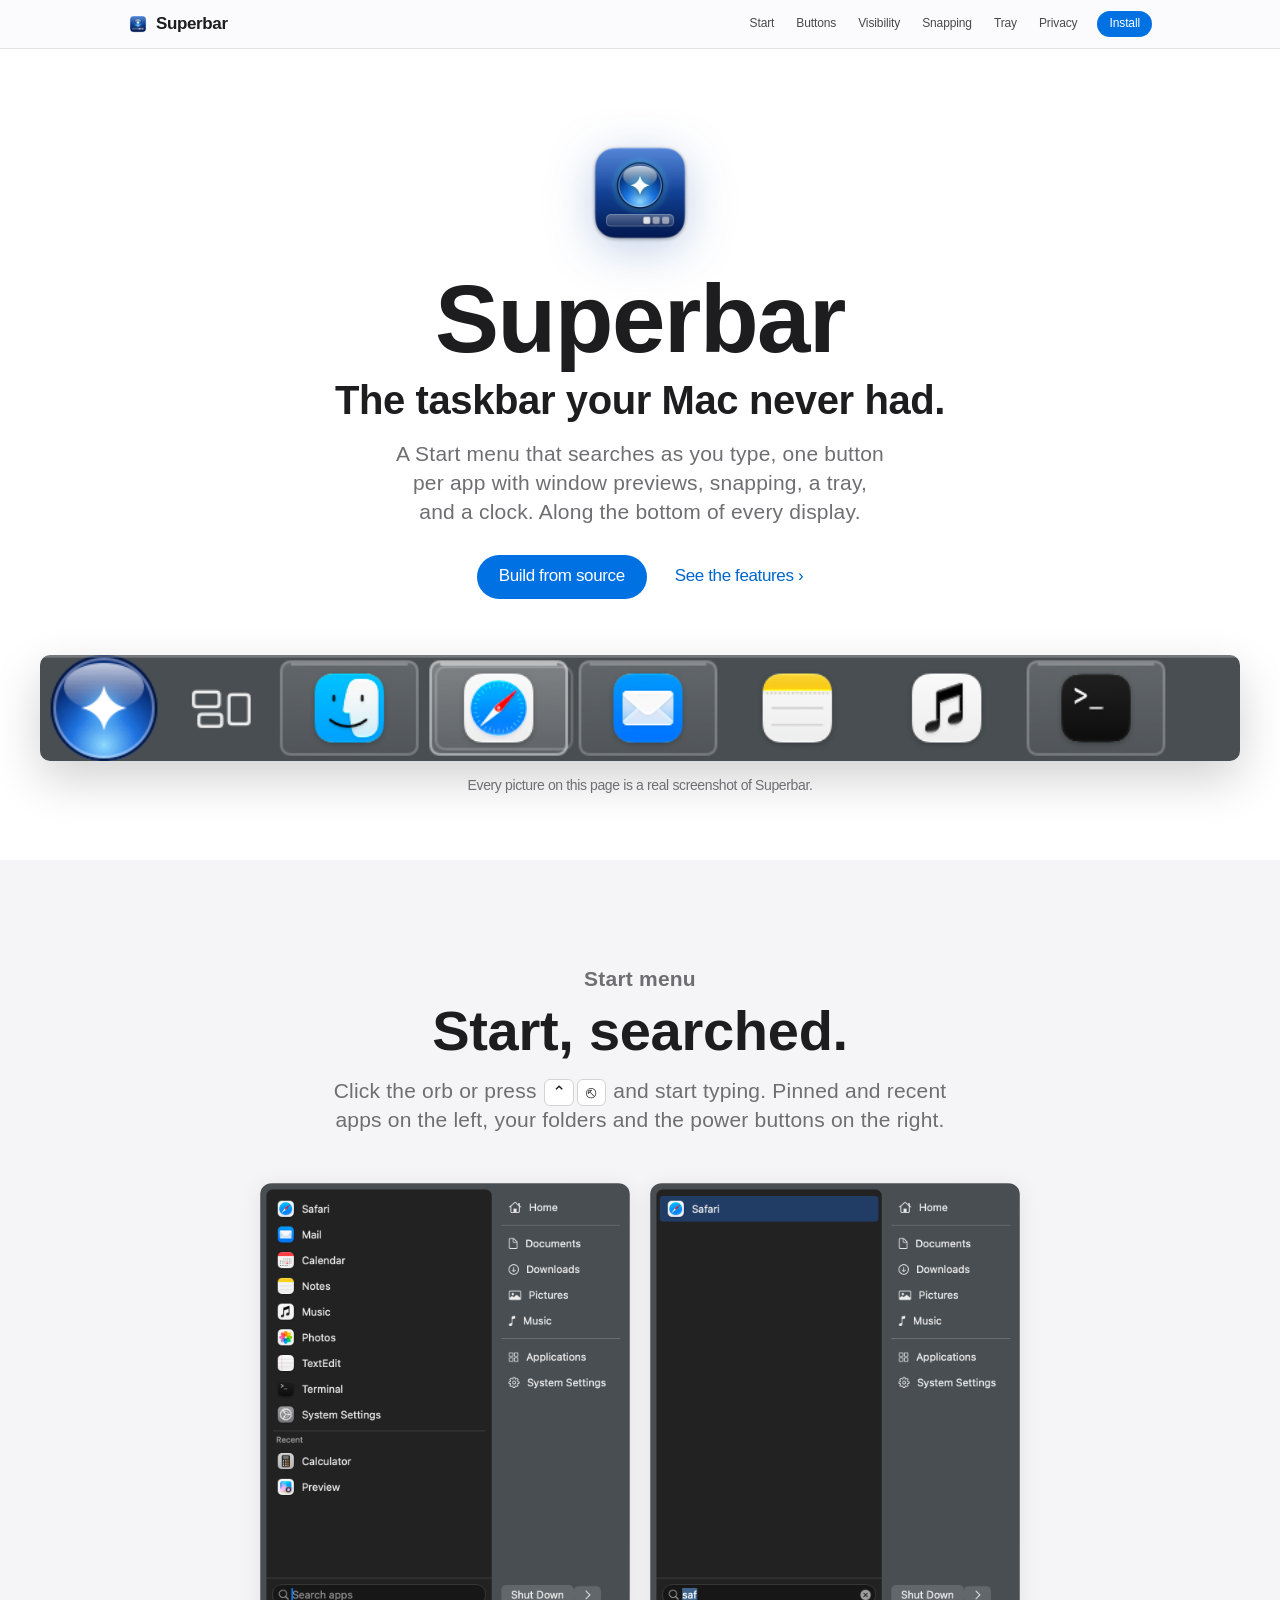
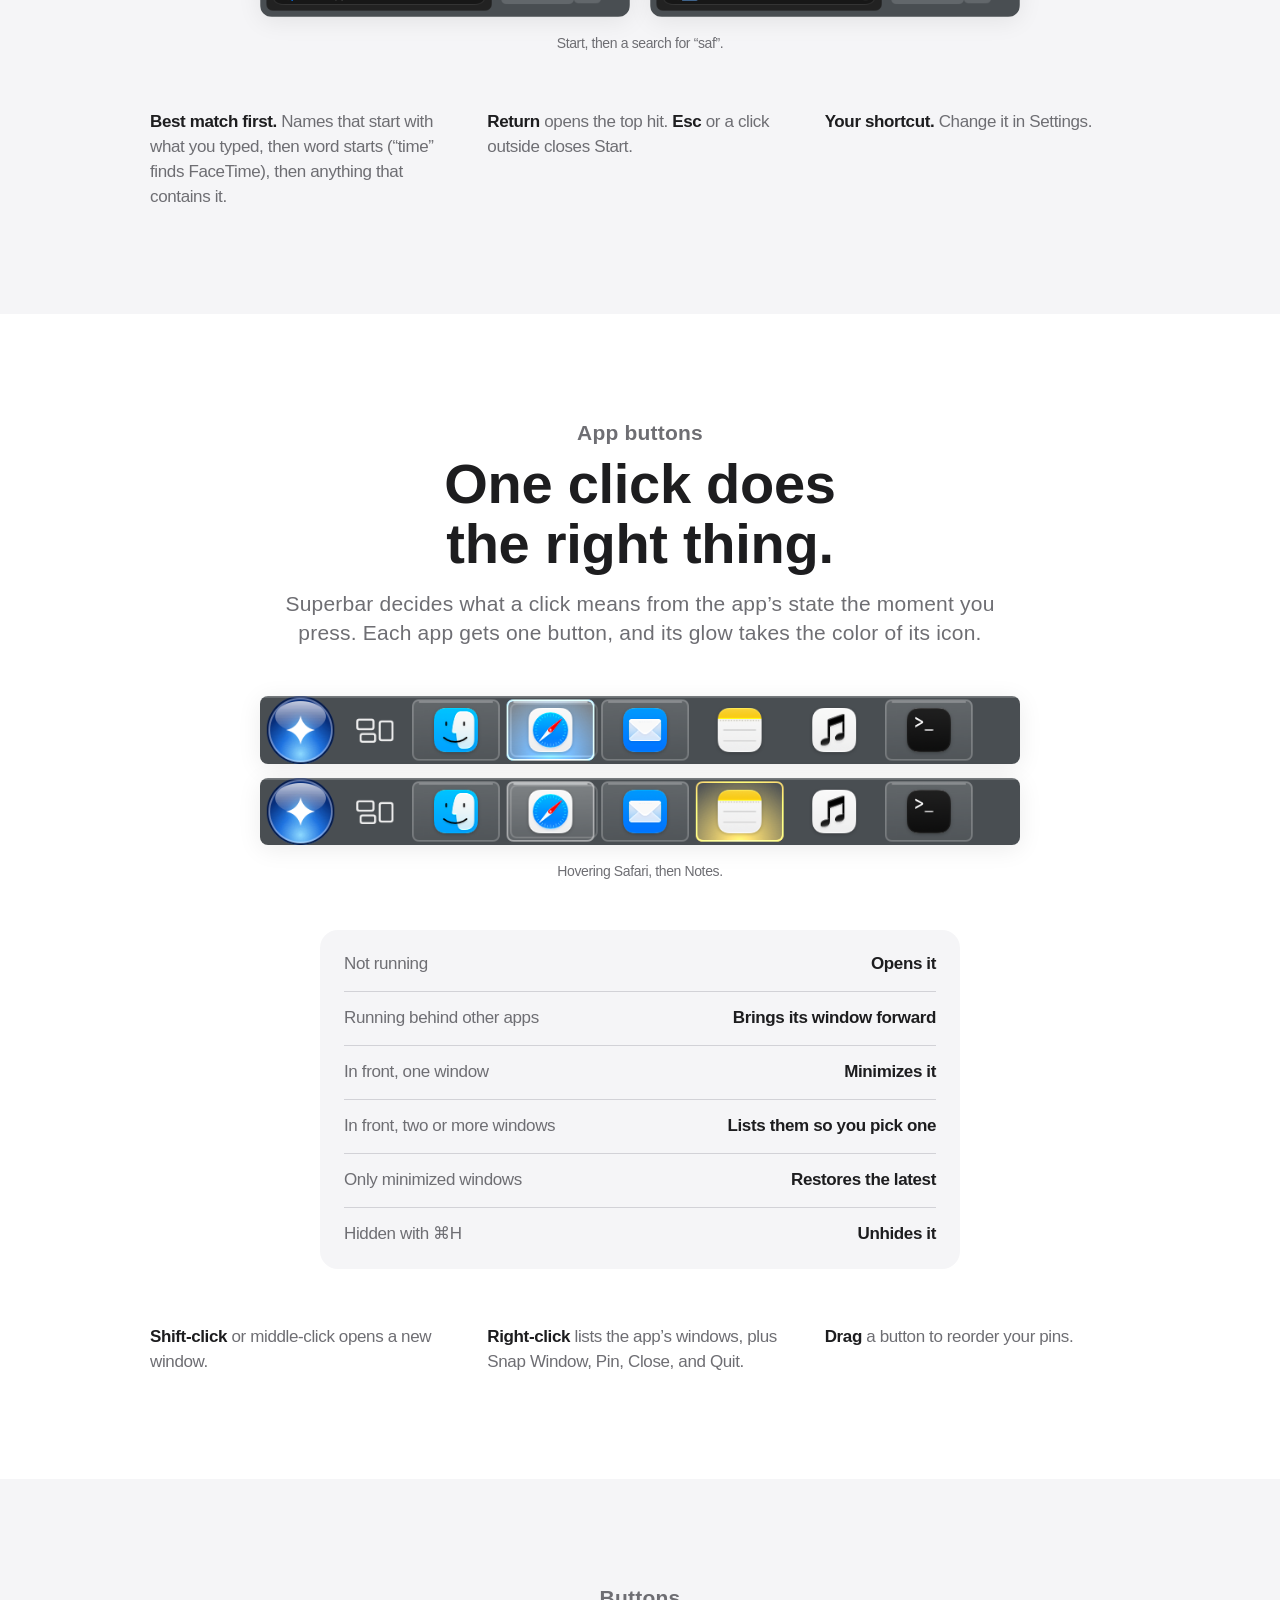
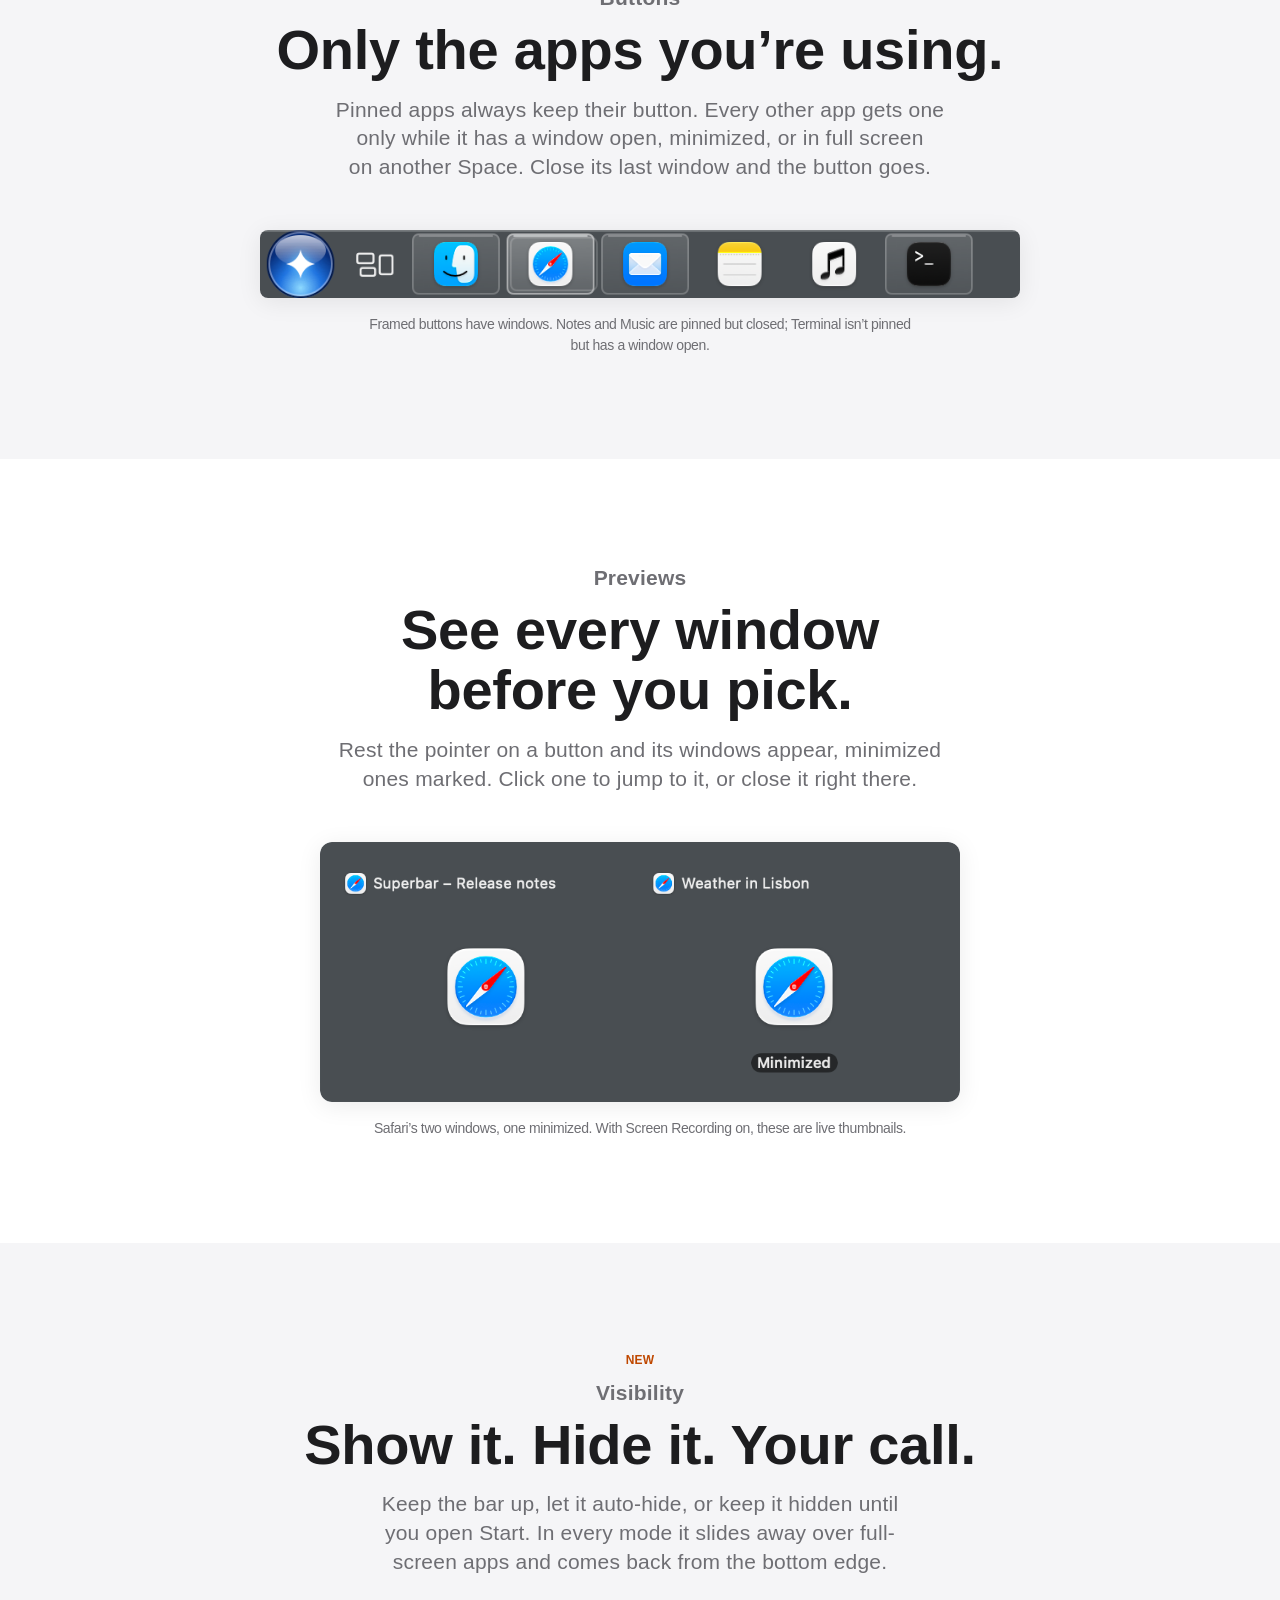
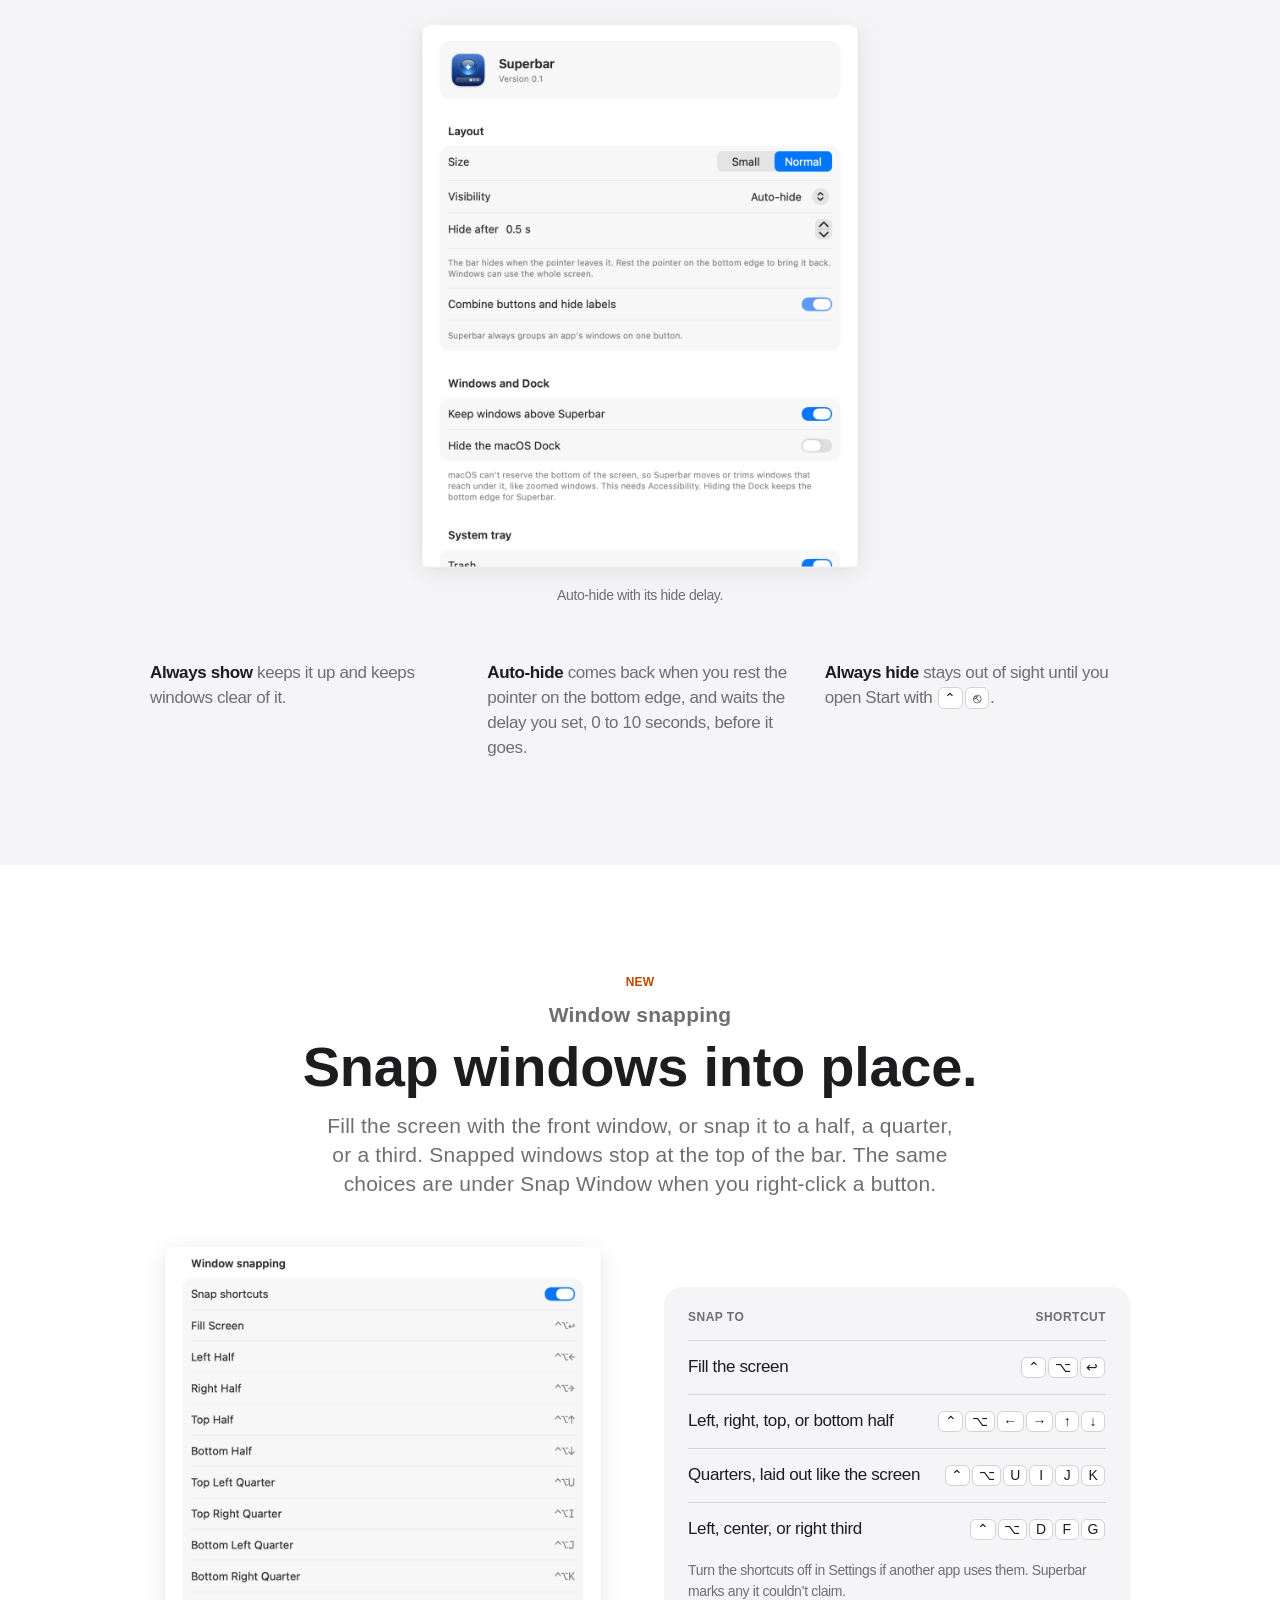
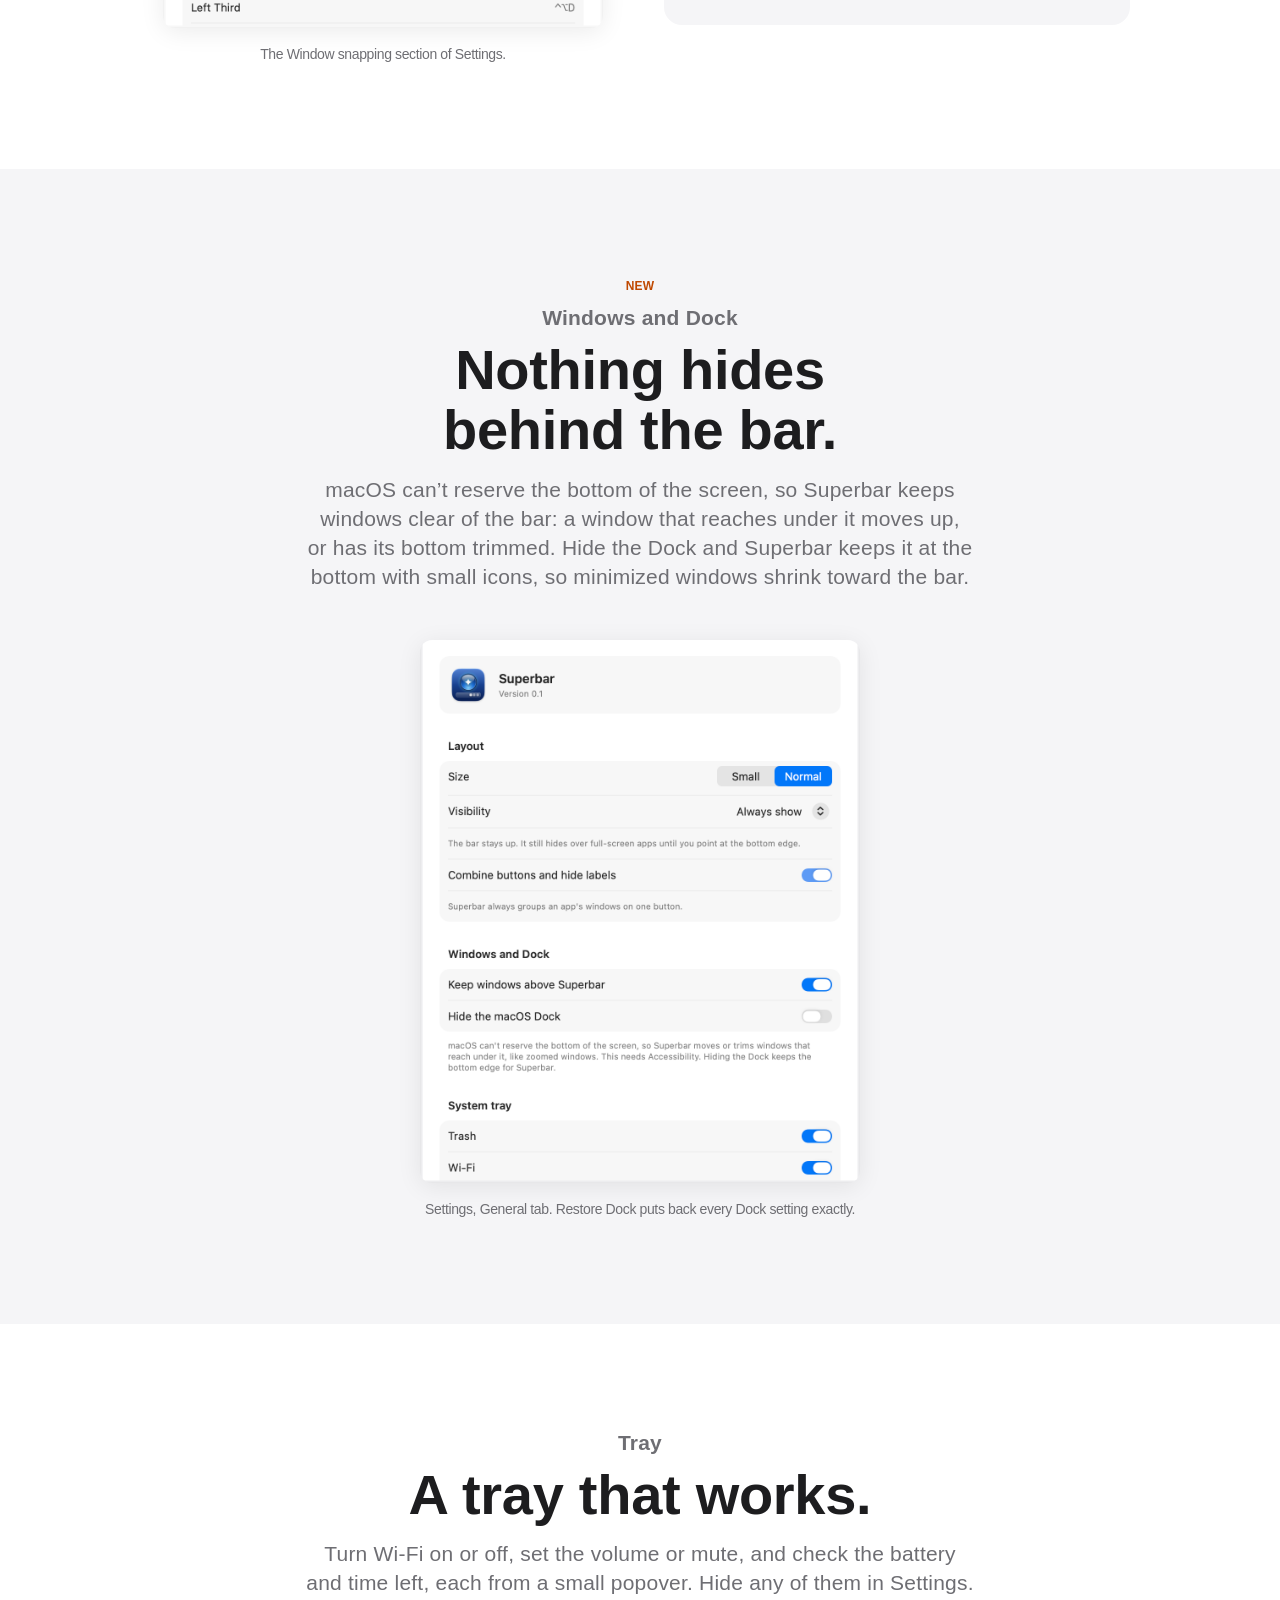
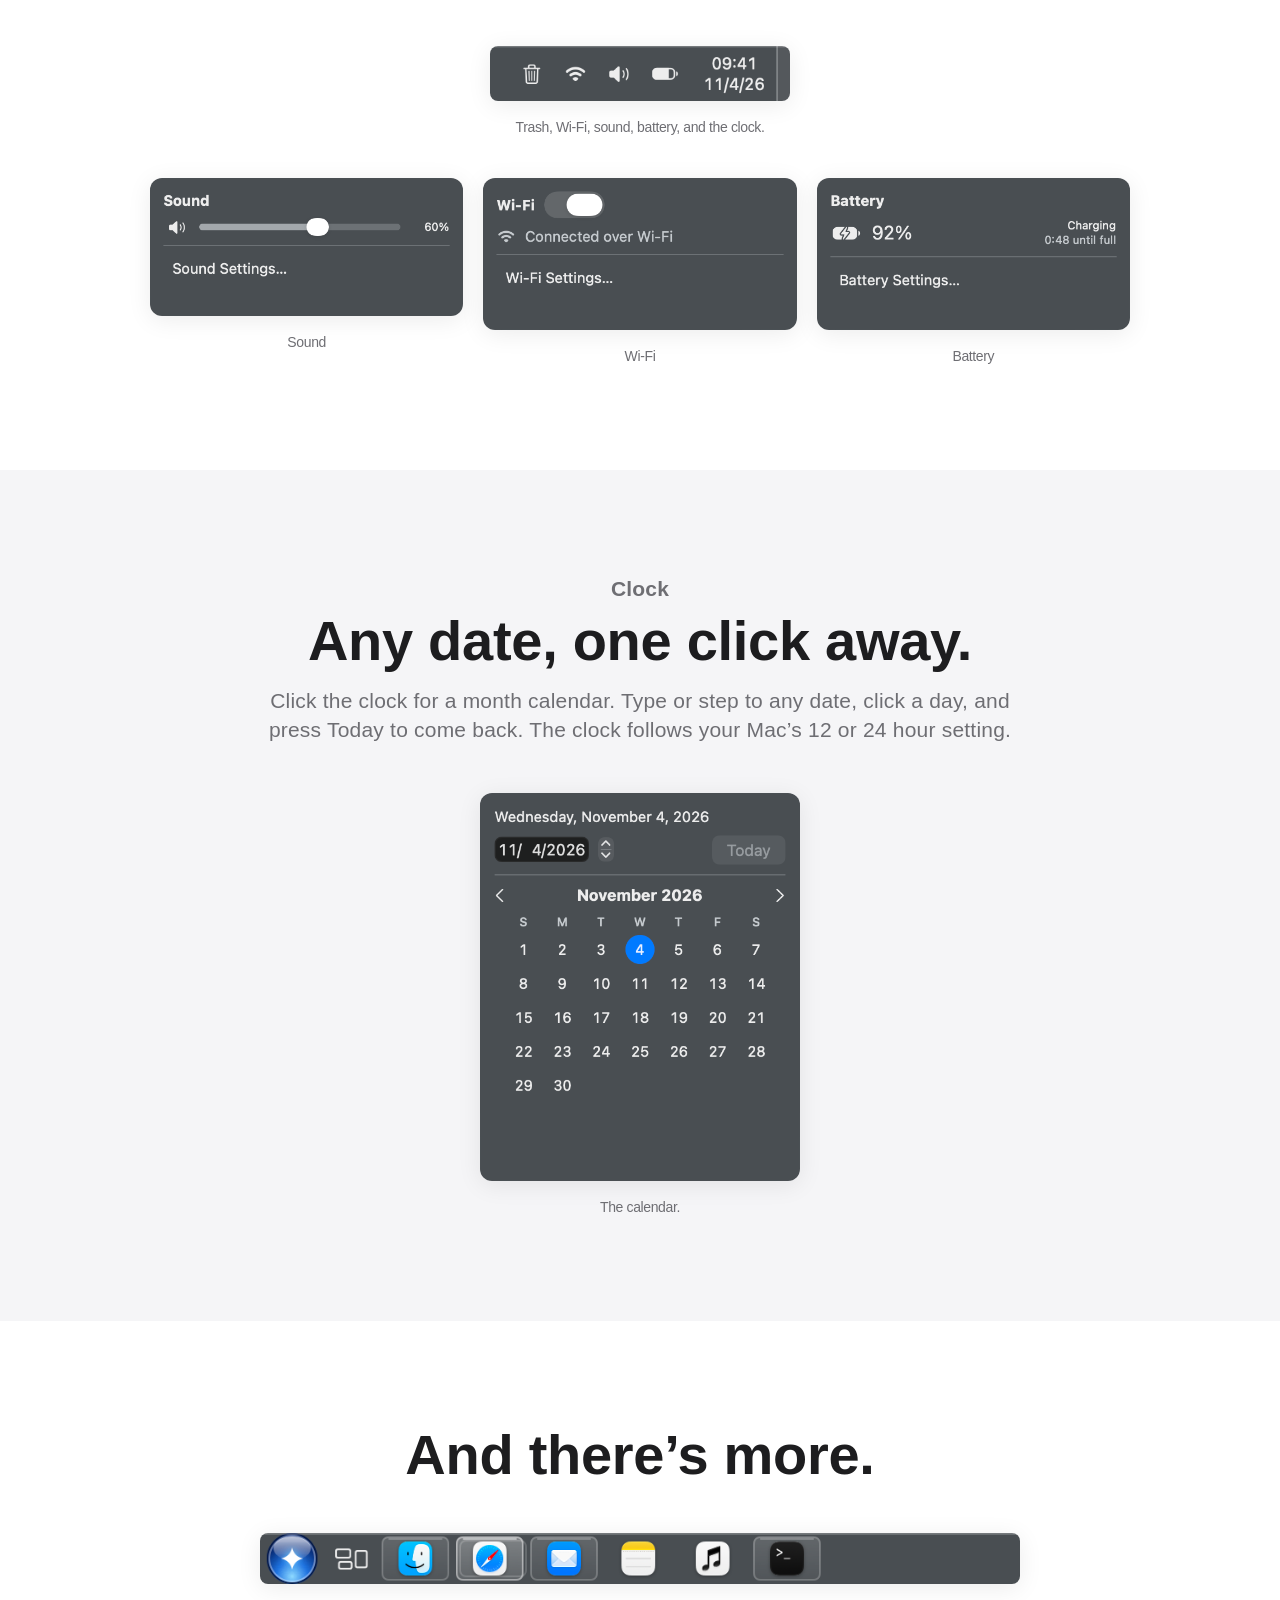
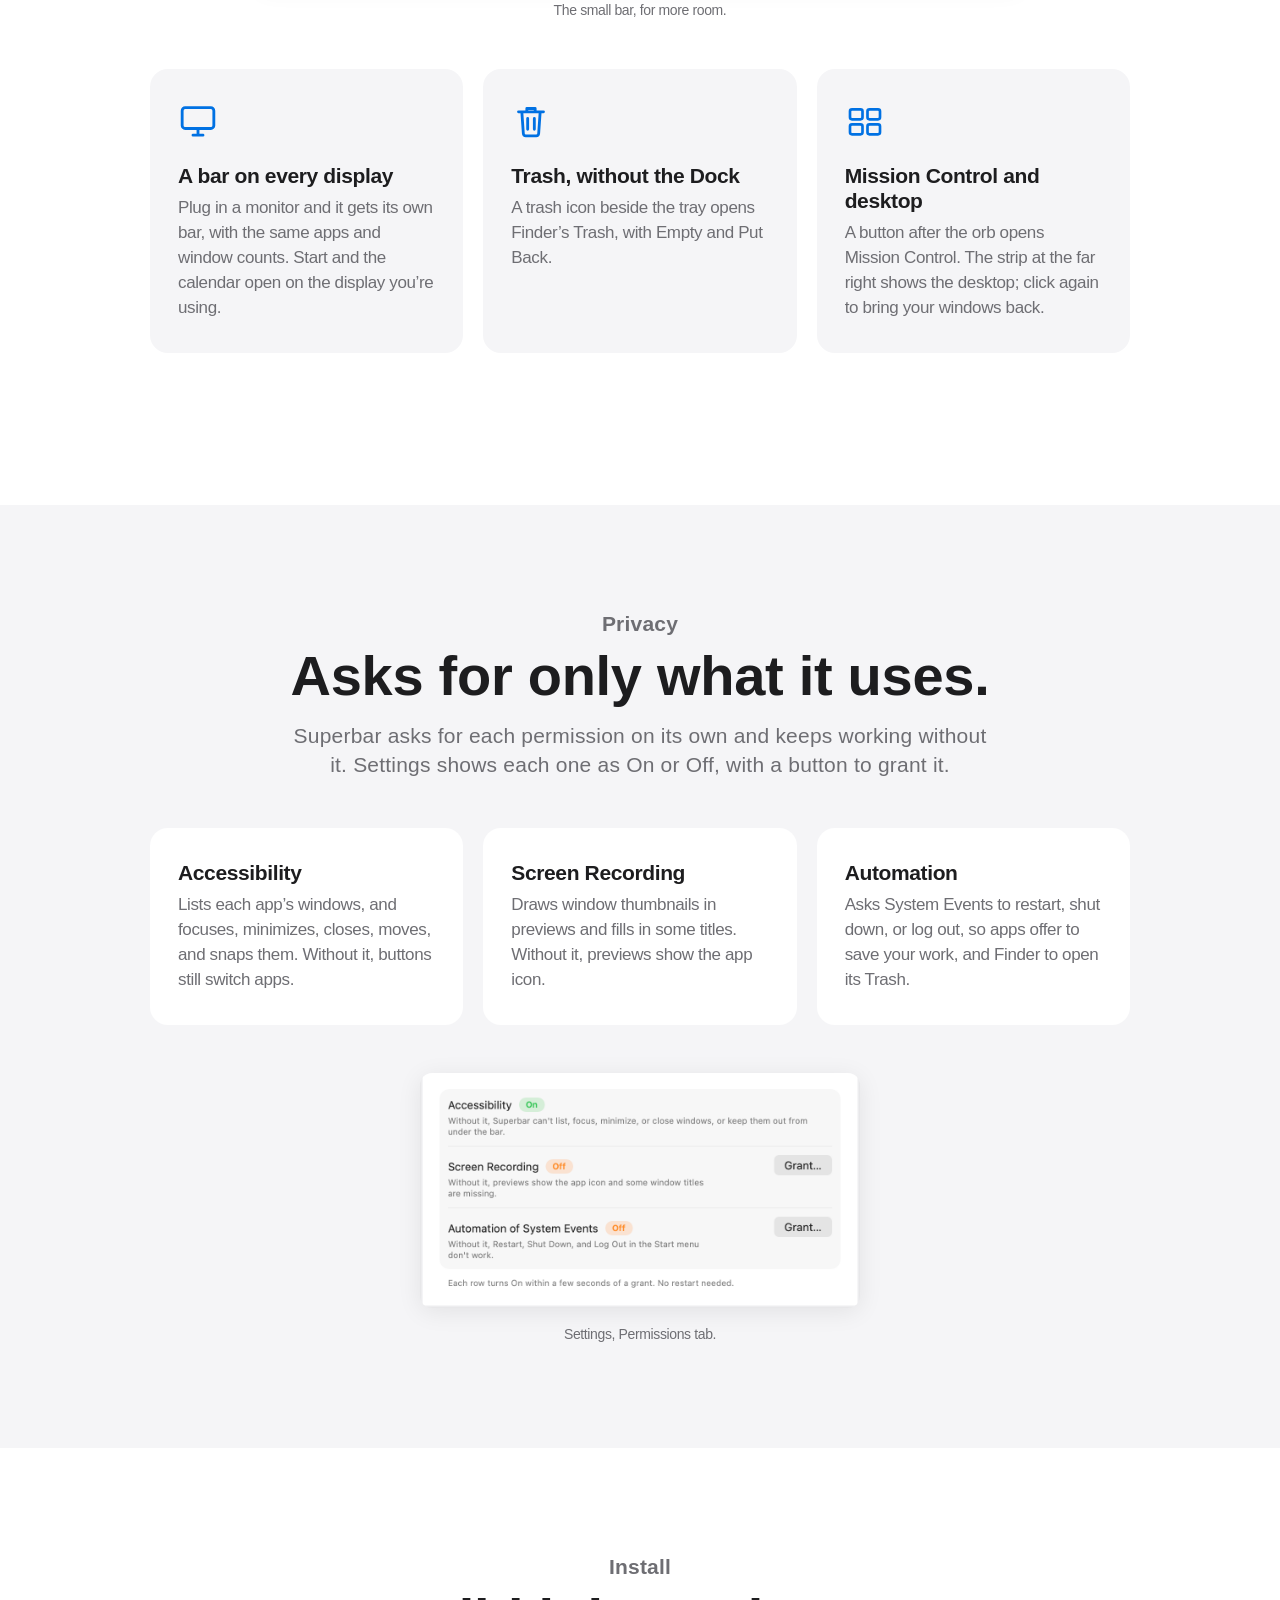
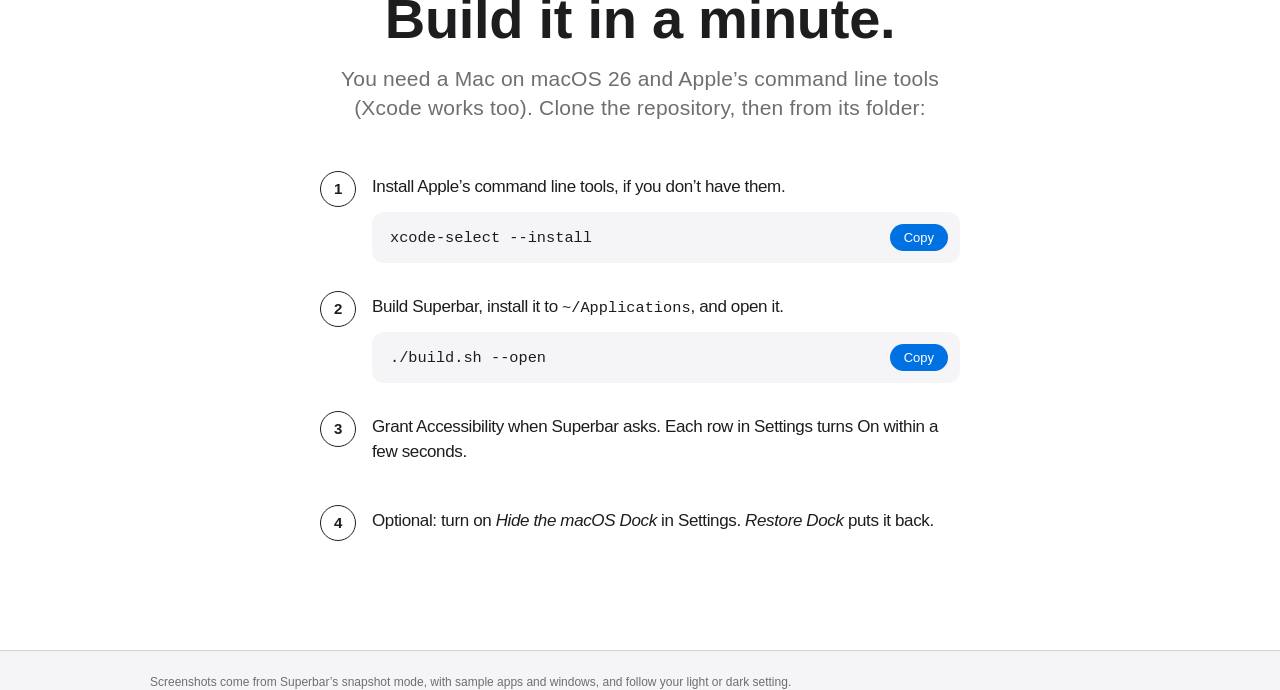
==== site/index.html @ 1b3a9d44 "Give the website a clean, light look: centered sections, large type, one screenshot each Co-Authored" ====
<!doctype html>
<html lang="en">
<head>
  <meta charset="utf-8">
  <meta name="viewport" content="width=device-width, initial-scale=1">
  <title>Superbar — a glass taskbar for macOS</title>
  <meta name="description" content="Superbar puts a glass bar along the bottom of every Mac display: a Start menu with search, one button per app, window previews, snapping, auto-hide, a tray, and a clock.">
  <meta property="og:title" content="Superbar — a glass taskbar for macOS">
  <meta property="og:description" content="A Start menu, one button per app, window previews, window snapping, and a tray. On every display.">
  <meta property="og:image" content="assets/img/icon-512.png">
  <meta name="color-scheme" content="light dark">
  <link rel="icon" href="assets/img/favicon-64.png" type="image/png">
  <link rel="apple-touch-icon" href="assets/img/apple-touch-icon.png">
  <link rel="stylesheet" href="assets/style.css">
</head>
<body>
  <a class="skip" href="#main">Skip to content</a>

  <header class="nav">
    <div class="nav-inner">
      <a class="brand" href="#top" aria-label="Superbar home">
        <img src="assets/img/favicon-64.png" alt="" width="20" height="20">
        <span>Superbar</span>
      </a>
      <nav aria-label="Sections">
        <a href="#start">Start</a>
        <a href="#buttons">Buttons</a>
        <a href="#autohide">Visibility</a>
        <a href="#snapping">Snapping</a>
        <a href="#tray">Tray</a>
        <a href="#permissions">Privacy</a>
        <a class="nav-cta" href="#install">Install</a>
      </nav>
    </div>
  </header>

  <main id="main">
    <section class="hero" id="top">
      <div class="wrap">
        <img class="hero-icon" src="assets/img/icon-512.png" alt="Superbar app icon: a glowing blue orb above a small bar" width="112" height="112">
        <h1>Superbar</h1>
        <p class="hero-sub">The taskbar your Mac never had.</p>
        <p class="hero-lede">A Start menu that searches as you type, one button per app with window previews, snapping, a tray, and a clock. Along the bottom of every display.</p>
        <div class="ctas">
          <a class="btn" href="#install">Build from source</a>
          <a class="more-link" href="#start">See the features</a>
          <a class="more-link" id="repo-link" href="#" hidden>View on GitHub</a>
        </div>
      </div>
      <figure class="hero-shot">
        <picture><source srcset="assets/img/bar-apps-light.png" media="(max-width: 600px) and (prefers-color-scheme: light)"><source srcset="assets/img/bar-apps-dark.png" media="(max-width: 600px)"><source srcset="assets/img/bar-light.png" media="(prefers-color-scheme: light)"><img src="assets/img/bar-dark.png" alt="The Superbar bar: Start orb, Mission Control, buttons for Finder, Safari, Mail, Notes, Music, and Terminal, then Trash, Wi-Fi, sound, battery, and the clock" width="2880" height="80"></picture>
        <figcaption>Every picture on this page is a real screenshot of Superbar.</figcaption>
      </figure>
    </section>

    <section class="band alt" id="start" aria-labelledby="start-title">
      <div class="wrap">
        <header class="band-head">
          <p class="eyebrow">Start menu</p>
          <h2 id="start-title">Start, searched.</h2>
          <p class="lede">Click the orb or press <kbd>⌃</kbd><kbd>⎋</kbd> and start typing. Pinned and recent apps on the left, your folders and the power buttons on the right.</p>
        </header>
        <figure class="shot wide">
          <div class="duo"><picture><source srcset="assets/img/start-menu-light.png" media="(prefers-color-scheme: light)"><img src="assets/img/start-menu-dark.png" alt="The Start menu: pinned and recent apps on the left, folders and System Settings on the right, a search field and Shut Down at the bottom" loading="lazy" width="920" height="1080"></picture><picture><source srcset="assets/img/start-search-light.png" media="(prefers-color-scheme: light)"><img src="assets/img/start-search-dark.png" alt="The Start menu searching for “saf”, with Safari as the top hit" loading="lazy" width="920" height="1080"></picture></div>
          <figcaption>Start, then a search for “saf”.</figcaption>
        </figure>
        <ul class="facts">
          <li><strong>Best match first.</strong> Names that start with what you typed, then word starts (“time” finds FaceTime), then anything that contains it.</li>
          <li><strong>Return</strong> opens the top hit. <strong>Esc</strong> or a click outside closes Start.</li>
          <li><strong>Your shortcut.</strong> Change it in Settings.</li>
        </ul>
      </div>
    </section>
    <section class="band" id="buttons" aria-labelledby="buttons-title">
      <div class="wrap">
        <header class="band-head">
          <p class="eyebrow">App buttons</p>
          <h2 id="buttons-title">One click does the right thing.</h2>
          <p class="lede">Superbar decides what a click means from the app’s state the moment you press. Each app gets one button, and its glow takes the color of its icon.</p>
        </header>
        <figure class="shot bar">
          <div class="stack"><picture><source srcset="assets/img/bar-hover-safari-light.png" media="(prefers-color-scheme: light)"><img src="assets/img/bar-hover-safari-dark.png" alt="Superbar with the pointer over Safari, which glows blue" loading="lazy" width="900" height="80"></picture><picture><source srcset="assets/img/bar-hover-notes-light.png" media="(prefers-color-scheme: light)"><img src="assets/img/bar-hover-notes-dark.png" alt="Superbar with the pointer over Notes, which glows yellow" loading="lazy" width="900" height="80"></picture></div>
          <figcaption>Hovering Safari, then Notes.</figcaption>
        </figure>
        <div class="rules-card">
          <table class="rules">
            <tbody>
              <tr><td>Not running</td><td>Opens it</td></tr>
              <tr><td>Running behind other apps</td><td>Brings its window forward</td></tr>
              <tr><td>In front, one window</td><td>Minimizes it</td></tr>
              <tr><td>In front, two or more windows</td><td>Lists them so you pick one</td></tr>
              <tr><td>Only minimized windows</td><td>Restores the latest</td></tr>
              <tr><td>Hidden with ⌘H</td><td>Unhides it</td></tr>
            </tbody>
          </table>
        </div>
        <ul class="facts">
          <li><strong>Shift-click</strong> or middle-click opens a new window.</li>
          <li><strong>Right-click</strong> lists the app’s windows, plus Snap Window, Pin, Close, and Quit.</li>
          <li><strong>Drag</strong> a button to reorder your pins.</li>
        </ul>
      </div>
    </section>
    <section class="band alt" id="visibility" aria-labelledby="visibility-title">
      <div class="wrap">
        <header class="band-head">
          <p class="eyebrow">Buttons</p>
          <h2 id="visibility-title">Only the apps you’re using.</h2>
          <p class="lede">Pinned apps always keep their button. Every other app gets one only while it has a window open, minimized, or in full screen on another Space. Close its last window and the button goes.</p>
        </header>
        <figure class="shot bar">
          <picture><source srcset="assets/img/bar-apps-light.png" media="(prefers-color-scheme: light)"><img src="assets/img/bar-apps-dark.png" alt="Superbar with Finder, Safari, and Mail framed, Notes and Music as plain pins, and Terminal framed" loading="lazy" width="900" height="80"></picture>
          <figcaption>Framed buttons have windows. Notes and Music are pinned but closed; Terminal isn’t pinned but has a window open.</figcaption>
        </figure>
      </div>
    </section>
    <section class="band" id="previews" aria-labelledby="previews-title">
      <div class="wrap">
        <header class="band-head">
          <p class="eyebrow">Previews</p>
          <h2 id="previews-title">See every window before you pick.</h2>
          <p class="lede">Rest the pointer on a button and its windows appear, minimized ones marked. Click one to jump to it, or close it right there.</p>
        </header>
        <figure class="shot mid">
          <picture><source srcset="assets/img/preview-light.png" media="(prefers-color-scheme: light)"><img src="assets/img/preview-dark.png" alt="A preview popover for Safari with two windows, one marked Minimized" loading="lazy" width="864" height="352"></picture>
          <figcaption>Safari’s two windows, one minimized. With Screen Recording on, these are live thumbnails.</figcaption>
        </figure>
      </div>
    </section>
    <section class="band alt" id="autohide" aria-labelledby="autohide-title">
      <div class="wrap">
        <header class="band-head">
          <span class="badge">New</span><p class="eyebrow">Visibility</p>
          <h2 id="autohide-title">Show it. Hide it. Your call.</h2>
          <p class="lede">Keep the bar up, let it auto-hide, or keep it hidden until you open Start. In every mode it slides away over full-screen apps and comes back from the bottom edge.</p>
        </header>
        <figure class="shot settings">
          <picture><source srcset="assets/img/settings-autohide-light.png" media="(prefers-color-scheme: light)"><img src="assets/img/settings-autohide-dark.png" alt="Superbar Settings with Visibility set to Auto-hide and a Hide after stepper" loading="lazy" width="1040" height="1284"></picture>
          <figcaption>Auto-hide with its hide delay.</figcaption>
        </figure>
        <ul class="facts">
          <li><strong>Always show</strong> keeps it up and keeps windows clear of it.</li>
          <li><strong>Auto-hide</strong> comes back when you rest the pointer on the bottom edge, and waits the delay you set, 0 to 10 seconds, before it goes.</li>
          <li><strong>Always hide</strong> stays out of sight until you open Start with <kbd>⌃</kbd><kbd>⎋</kbd>.</li>
        </ul>
      </div>
    </section>
    <section class="band" id="snapping" aria-labelledby="snapping-title">
      <div class="wrap">
        <header class="band-head">
          <span class="badge">New</span><p class="eyebrow">Window snapping</p>
          <h2 id="snapping-title">Snap windows into place.</h2>
          <p class="lede">Fill the screen with the front window, or snap it to a half, a quarter, or a third. Snapped windows stop at the top of the bar. The same choices are under Snap Window when you right-click a button.</p>
        </header>
        <div class="split">
        <figure class="shot settings">
          <picture><source srcset="assets/img/settings-snap-light.png" media="(prefers-color-scheme: light)"><img src="assets/img/settings-snap-dark.png" alt="The Window snapping section of Superbar Settings, listing snaps with their shortcuts" loading="lazy" width="1040" height="900"></picture>
          <figcaption>The Window snapping section of Settings.</figcaption>
        </figure>
          <div class="keys-card">
            <table class="keys">
              <thead><tr><th>Snap to</th><th>Shortcut</th></tr></thead>
              <tbody>
                <tr><td>Fill the screen</td><td><kbd>⌃</kbd><kbd>⌥</kbd><kbd>↩</kbd></td></tr>
                <tr><td>Left, right, top, or bottom half</td><td><kbd>⌃</kbd><kbd>⌥</kbd><kbd>←</kbd><kbd>→</kbd><kbd>↑</kbd><kbd>↓</kbd></td></tr>
                <tr><td>Quarters, laid out like the screen</td><td><kbd>⌃</kbd><kbd>⌥</kbd><kbd>U</kbd><kbd>I</kbd><kbd>J</kbd><kbd>K</kbd></td></tr>
                <tr><td>Left, center, or right third</td><td><kbd>⌃</kbd><kbd>⌥</kbd><kbd>D</kbd><kbd>F</kbd><kbd>G</kbd></td></tr>
              </tbody>
            </table>
            <p class="note">Turn the shortcuts off in Settings if another app uses them. Superbar marks any it couldn’t claim.</p>
          </div>
        </div>
      </div>
    </section>
    <section class="band alt" id="dock" aria-labelledby="dock-title">
      <div class="wrap">
        <header class="band-head">
          <span class="badge">New</span><p class="eyebrow">Windows and Dock</p>
          <h2 id="dock-title">Nothing hides behind the bar.</h2>
          <p class="lede">macOS can’t reserve the bottom of the screen, so Superbar keeps windows clear of the bar: a window that reaches under it moves up, or has its bottom trimmed. Hide the Dock and Superbar keeps it at the bottom with small icons, so minimized windows shrink toward the bar.</p>
        </header>
        <figure class="shot settings">
          <picture><source srcset="assets/img/settings-general-light.png" media="(prefers-color-scheme: light)"><img src="assets/img/settings-general-dark.png" alt="Superbar Settings, General tab: size, visibility, keep windows above Superbar, and hide the macOS Dock" loading="lazy" width="1040" height="1284"></picture>
          <figcaption>Settings, General tab. Restore Dock puts back every Dock setting exactly.</figcaption>
        </figure>
      </div>
    </section>
    <section class="band" id="tray" aria-labelledby="tray-title">
      <div class="wrap">
        <header class="band-head">
          <p class="eyebrow">Tray</p>
          <h2 id="tray-title">A tray that works.</h2>
          <p class="lede">Turn Wi-Fi on or off, set the volume or mute, and check the battery and time left, each from a small popover. Hide any of them in Settings.</p>
        </header>
        <figure class="shot tray">
          <picture><source srcset="assets/img/bar-tray-light.png" media="(prefers-color-scheme: light)"><img class="tray-strip" src="assets/img/bar-tray-dark.png" alt="The right end of Superbar: Trash, Wi-Fi, sound, battery, and the clock" loading="lazy" width="440" height="80"></picture>
          <figcaption>Trash, Wi-Fi, sound, battery, and the clock.</figcaption>
        </figure>
        <div class="trio">
          <figure class="shot"><picture><source srcset="assets/img/tray-sound-light.png" media="(prefers-color-scheme: light)"><img src="assets/img/tray-sound-dark.png" alt="The Sound popover with a mute button and a volume slider" loading="lazy" width="560" height="248"></picture><figcaption>Sound</figcaption></figure>
          <figure class="shot"><picture><source srcset="assets/img/tray-network-light.png" media="(prefers-color-scheme: light)"><img src="assets/img/tray-network-dark.png" alt="The Wi-Fi popover with an on/off switch" loading="lazy" width="560" height="272"></picture><figcaption>Wi-Fi</figcaption></figure>
          <figure class="shot"><picture><source srcset="assets/img/tray-battery-light.png" media="(prefers-color-scheme: light)"><img src="assets/img/tray-battery-dark.png" alt="The Battery popover with charge and time left" loading="lazy" width="560" height="272"></picture><figcaption>Battery</figcaption></figure>
        </div>
      </div>
    </section>
    <section class="band alt" id="calendar" aria-labelledby="calendar-title">
      <div class="wrap">
        <header class="band-head">
          <p class="eyebrow">Clock</p>
          <h2 id="calendar-title">Any date, one click away.</h2>
          <p class="lede">Click the clock for a month calendar. Type or step to any date, click a day, and press Today to come back. The clock follows your Mac’s 12 or 24 hour setting.</p>
        </header>
        <figure class="shot narrow">
          <picture><source srcset="assets/img/calendar-light.png" media="(prefers-color-scheme: light)"><img src="assets/img/calendar-dark.png" alt="The calendar popover with a date field, a Today button, and the month grid" loading="lazy" width="528" height="640"></picture>
          <figcaption>The calendar.</figcaption>
        </figure>
      </div>
    </section>
    <section class="band" id="more" aria-labelledby="more-title">
      <div class="wrap">
        <header class="band-head">
          <h2 id="more-title">And there’s more.</h2>
        </header>
        <figure class="shot bar">
          <picture><source srcset="assets/img/bar-small-light.png" media="(prefers-color-scheme: light)"><img src="assets/img/bar-small-dark.png" alt="Superbar at its small size" loading="lazy" width="900" height="60"></picture>
          <figcaption>The small bar, for more room.</figcaption>
        </figure>
        <div class="tiles">
          <div class="tile">
            <svg class="tile-icon" aria-hidden="true"><use href="#i-display"/></svg>
            <h3>A bar on every display</h3>
            <p>Plug in a monitor and it gets its own bar, with the same apps and window counts. Start and the calendar open on the display you’re using.</p>
          </div>
          <div class="tile">
            <svg class="tile-icon" aria-hidden="true"><use href="#i-trash"/></svg>
            <h3>Trash, without the Dock</h3>
            <p>A trash icon beside the tray opens Finder’s Trash, with Empty and Put Back.</p>
          </div>
          <div class="tile">
            <svg class="tile-icon" aria-hidden="true"><use href="#i-mc"/></svg>
            <h3>Mission Control and desktop</h3>
            <p>A button after the orb opens Mission Control. The strip at the far right shows the desktop; click again to bring your windows back.</p>
          </div>
        </div>
      </div>
    </section>
    <section class="band alt" id="permissions" aria-labelledby="permissions-title">
      <div class="wrap">
        <header class="band-head">
          <p class="eyebrow">Privacy</p>
          <h2 id="permissions-title">Asks for only what it uses.</h2>
          <p class="lede">Superbar asks for each permission on its own and keeps working without it. Settings shows each one as On or Off, with a button to grant it.</p>
        </header>
        <div class="tiles">
          <div class="tile">
            <h3>Accessibility</h3>
            <p>Lists each app’s windows, and focuses, minimizes, closes, moves, and snaps them. Without it, buttons still switch apps.</p>
          </div>
          <div class="tile">
            <h3>Screen Recording</h3>
            <p>Draws window thumbnails in previews and fills in some titles. Without it, previews show the app icon.</p>
          </div>
          <div class="tile">
            <h3>Automation</h3>
            <p>Asks System Events to restart, shut down, or log out, so apps offer to save your work, and Finder to open its Trash.</p>
          </div>
        </div>
        <figure class="shot settings">
          <picture><source srcset="assets/img/settings-permissions-light.png" media="(prefers-color-scheme: light)"><img src="assets/img/settings-permissions-dark.png" alt="Superbar Settings, Permissions tab, listing each permission with its state" loading="lazy" width="1040" height="556"></picture>
          <figcaption>Settings, Permissions tab.</figcaption>
        </figure>
      </div>
    </section>
    <section class="band" id="install" aria-labelledby="install-title">
      <div class="wrap">
        <header class="band-head">
          <p class="eyebrow">Install</p>
          <h2 id="install-title">Build it in a minute.</h2>
          <p class="lede">You need a Mac on macOS 26 and Apple’s command line tools (Xcode works too). Clone the repository, then from its folder:</p>
        </header>
        <ol class="steps">
          <li>
            <p>Install Apple’s command line tools, if you don’t have them.</p>
            <div class="code"><code>xcode-select --install</code><button class="copy" data-copy="xcode-select --install">Copy</button></div>
          </li>
          <li>
            <p>Build Superbar, install it to <code>~/Applications</code>, and open it.</p>
            <div class="code"><code>./build.sh --open</code><button class="copy" data-copy="./build.sh --open">Copy</button></div>
          </li>
          <li><p>Grant Accessibility when Superbar asks. Each row in Settings turns On within a few seconds.</p></li>
          <li><p>Optional: turn on <em>Hide the macOS Dock</em> in Settings. <em>Restore Dock</em> puts it back.</p></li>
        </ol>
      </div>
    </section>
  </main>

  <footer class="footer">
    <div class="wrap">
      <p>Screenshots come from Superbar’s snapshot mode, with sample apps and windows, and follow your light or dark setting.</p>
      <p>Superbar is an independent project, not affiliated with Apple or Microsoft. Mac and macOS are trademarks of Apple Inc.</p>
    </div>
  </footer>

  <svg width="0" height="0" style="position:absolute" aria-hidden="true">
    <symbol id="i-mc" viewBox="0 0 24 24" fill="none" stroke="currentColor" stroke-width="1.6">
      <rect x="3" y="5" width="7.5" height="6" rx="1.2"/><rect x="13.5" y="5" width="7.5" height="6" rx="1.2"/><rect x="3" y="14" width="7.5" height="6" rx="1.2"/><rect x="13.5" y="14" width="7.5" height="6" rx="1.2"/>
    </symbol>
    <symbol id="i-trash" viewBox="0 0 24 24" fill="none" stroke="currentColor" stroke-width="1.7" stroke-linecap="round" stroke-linejoin="round"><path d="M4.5 6.5h15M9.5 6.5V4.5h5v2M6.5 6.5l.9 13a1.5 1.5 0 0 0 1.5 1.4h6.2a1.5 1.5 0 0 0 1.5-1.4l.9-13M10 10.5v6.5M14 10.5v6.5"/></symbol>
    <symbol id="i-wifi" viewBox="0 0 24 24" fill="none" stroke="currentColor" stroke-width="1.9" stroke-linecap="round"><path d="M3 9.5a13 13 0 0 1 18 0M6 13a8.5 8.5 0 0 1 12 0M9 16.4a4 4 0 0 1 6 0"/><circle cx="12" cy="19.5" r="1.1" fill="currentColor" stroke="none"/></symbol>
    <symbol id="i-display" viewBox="0 0 24 24" fill="none" stroke="currentColor" stroke-width="1.7" stroke-linecap="round" stroke-linejoin="round"><rect x="2.5" y="4" width="19" height="12.5" rx="1.8"/><path d="M9 20.5h6M12 16.5v4"/></symbol>
  </svg>

  <script src="assets/app.js" defer></script>
</body>
</html>
---- site/assets/style.css ----
/* Superbar site. A clean, light look: white and light-gray bands, large centered type,
   one screenshot per section. Dark follows the system, as the screenshots do. */
:root {
  --bg: #ffffff;
  --bg-alt: #f5f5f7;
  --card: #ffffff;
  --card-alt: #f5f5f7;
  --text: #1d1d1f;
  --muted: #6e6e73;
  --line: #d2d2d7;
  --link: #0066cc;
  --btn: #0071e3;
  --btn-hover: #0077ed;
  --nav: rgba(251, 251, 253, .8);
  --shadow: 0 4px 24px rgba(0, 0, 0, .08);
  --radius: 18px;
  --font: -apple-system, BlinkMacSystemFont, "SF Pro Display", "SF Pro Text", "Helvetica Neue", Helvetica, Arial, sans-serif;
  --mono: ui-monospace, "SF Mono", Menlo, Consolas, monospace;
  color-scheme: light;
}
@media (prefers-color-scheme: dark) {
  :root:not([data-theme="light"]) {
    --bg: #000000;
    --bg-alt: #101012;
    --card: #1d1d1f;
    --card-alt: #161617;
    --text: #f5f5f7;
    --muted: #a1a1a6;
    --line: #424245;
    --link: #2997ff;
    --nav: rgba(22, 22, 23, .8);
    --shadow: 0 4px 24px rgba(0, 0, 0, .5);
    color-scheme: dark;
  }
}

* { box-sizing: border-box; }
[hidden] { display: none !important; }
html { scroll-behavior: smooth; -webkit-text-size-adjust: 100%; }
@media (prefers-reduced-motion: reduce) { html { scroll-behavior: auto; } *, *::before, *::after { transition-duration: .01ms !important; } }
body { margin: 0; background: var(--bg); color: var(--text); font: 17px/1.47 var(--font); letter-spacing: -.022em; -webkit-font-smoothing: antialiased; overflow-x: hidden; }
img { max-width: 100%; height: auto; display: block; }
a { color: var(--link); text-decoration: none; }
a:hover { text-decoration: underline; }
kbd { display: inline-block; min-width: 1.7em; text-align: center; font: 500 .82em var(--font); padding: .12em .4em; margin: 0 .08em; border-radius: 6px; border: 1px solid var(--line); background: var(--card); color: var(--text); letter-spacing: 0; }
code { font: .9em var(--mono); letter-spacing: 0; }
:focus-visible { outline: 2px solid var(--btn); outline-offset: 2px; border-radius: 6px; }
button { font: inherit; color: inherit; }
[id] { scroll-margin-top: 52px; }

.wrap { width: min(980px, 100% - 44px); margin-inline: auto; }
.skip { position: absolute; left: -999px; top: 8px; background: var(--btn); color: #fff; padding: 8px 12px; border-radius: 8px; z-index: 100; }
.skip:focus { left: 16px; }

/* Nav: thin, translucent */
.nav { position: sticky; top: 0; z-index: 50; background: var(--nav); backdrop-filter: saturate(180%) blur(20px); -webkit-backdrop-filter: saturate(180%) blur(20px); border-bottom: 1px solid color-mix(in srgb, var(--line) 60%, transparent); }
.nav-inner { width: min(1024px, 100% - 44px); margin-inline: auto; height: 48px; display: flex; align-items: center; justify-content: space-between; gap: 16px; }
.brand { display: inline-flex; align-items: center; gap: 8px; color: var(--text); font-weight: 600; font-size: 17px; }
.brand:hover { text-decoration: none; }
.brand img { border-radius: 5px; }
.nav nav { display: flex; align-items: center; gap: 2px; }
.nav nav a { color: var(--text); opacity: .8; font-size: 12px; letter-spacing: -.01em; padding: 6px 10px; }
.nav nav a:hover { opacity: 1; text-decoration: none; }
.nav nav a.nav-cta { opacity: 1; color: #fff; background: var(--btn); border-radius: 980px; padding: 4px 12px; margin-left: 8px; }
.nav nav a.nav-cta:hover { background: var(--btn-hover); }
@media (max-width: 760px) { .nav nav a:not(.nav-cta) { display: none; } }

/* Hero */
.hero { text-align: center; padding: 88px 0 64px; background: var(--bg); }
.hero-icon { width: 112px; height: 112px; margin: 0 auto 20px; filter: drop-shadow(0 10px 24px rgba(0, 60, 160, .25)); }
.hero h1 { font-size: clamp(48px, 9vw, 96px); line-height: 1.05; letter-spacing: -.015em; font-weight: 700; margin: 0; }
.hero-sub { font-size: clamp(24px, 4vw, 40px); line-height: 1.1; font-weight: 600; letter-spacing: -.01em; margin: 8px 0 18px; }
.hero-lede { font-size: clamp(17px, 2vw, 21px); line-height: 1.38; color: var(--muted); max-width: 640px; margin: 0 auto 28px; letter-spacing: .01em; }
.ctas { display: flex; flex-wrap: wrap; gap: 14px 28px; align-items: center; justify-content: center; }
.btn { display: inline-flex; align-items: center; min-height: 44px; padding: 0 22px; border-radius: 980px; background: var(--btn); color: #fff; font-size: 17px; font-weight: 400; }
.btn:hover { background: var(--btn-hover); text-decoration: none; }
.more-link { font-size: 17px; }
.more-link::after { content: " ›"; }
.hero-shot { margin: 56px auto 0; width: min(1200px, 100% - 44px); }
.hero-shot img { width: 100%; border-radius: 10px; box-shadow: 0 18px 48px rgba(0, 0, 0, .18); }
.hero-shot figcaption { margin-top: 14px; font-size: 14px; color: var(--muted); }

/* Bands */
.band { padding: 104px 0; background: var(--bg); text-align: center; }
.band.alt { background: var(--bg-alt); }
.band-head { max-width: 760px; margin: 0 auto 48px; }
.eyebrow { font-size: 21px; font-weight: 600; color: var(--muted); margin: 0 0 6px; letter-spacing: .01em; }
h1, h2, .hero-sub, .lede, .hero-lede { text-wrap: balance; }
.band h2 { font-size: clamp(36px, 6vw, 56px); line-height: 1.07; letter-spacing: -.005em; font-weight: 700; margin: 0 0 16px; }
.lede { font-size: clamp(17px, 2vw, 21px); line-height: 1.38; color: var(--muted); margin: 0; letter-spacing: .01em; }
.badge { display: inline-block; font-size: 12px; font-weight: 600; color: #bf4800; letter-spacing: .02em; margin-bottom: 8px; text-transform: uppercase; }
@media (prefers-color-scheme: dark) { :root:not([data-theme="light"]) .badge { color: #ff9f43; } }

/* Screenshots */
.shot { margin: 0 auto; }
.shot img { margin-inline: auto; border-radius: 12px; box-shadow: var(--shadow); }
.shot figcaption { margin: 16px auto 0; max-width: 560px; font-size: 14px; color: var(--muted); }
.shot.wide { max-width: 760px; }
.shot.mid { max-width: 640px; }
.shot.narrow img { width: min(320px, 100%); }
.shot.settings img { width: min(440px, 100%); }
.shot.bar img { width: min(760px, 100%); border-radius: 8px; }
.shot.tray img { width: min(300px, 100%); border-radius: 8px; }
.duo { display: grid; grid-template-columns: 1fr 1fr; gap: 20px; }
.duo img { width: 100%; }
.stack { display: grid; gap: 14px; justify-items: center; }
.trio { display: grid; grid-template-columns: repeat(3, 1fr); gap: 20px; margin-top: 40px; align-items: start; }
.trio img { width: 100%; }
@media (max-width: 734px) { .trio { grid-template-columns: 1fr; max-width: 320px; margin-inline: auto; } }
@media (max-width: 480px) { .duo { grid-template-columns: 1fr; } }

/* Fact row under a screenshot */
.facts { list-style: none; padding: 0; margin: 56px auto 0; display: grid; grid-template-columns: repeat(3, 1fr); gap: 32px; text-align: left; }
.facts li { font-size: 17px; color: var(--muted); }
.facts strong { color: var(--text); font-weight: 600; }
@media (max-width: 734px) { .facts { grid-template-columns: 1fr; gap: 16px; max-width: 480px; } }

/* Cards: click rules and snap shortcuts */
.rules-card, .keys-card { background: var(--card-alt); border-radius: var(--radius); padding: 8px 24px; text-align: left; }
.band.alt .rules-card, .band.alt .keys-card { background: var(--card); }
.rules-card { max-width: 640px; margin: 48px auto 0; }
.rules, .keys { width: 100%; border-collapse: collapse; font-size: 17px; }
.rules td, .keys td, .keys th { padding: 14px 0; border-bottom: 1px solid var(--line); vertical-align: top; }
.rules tr:last-child td, .keys tr:last-child td { border-bottom: 0; }
.rules td:first-child { color: var(--muted); padding-right: 16px; }
.rules td:last-child { font-weight: 600; text-align: right; }
.keys th { font-size: 12px; font-weight: 600; color: var(--muted); text-transform: uppercase; letter-spacing: .04em; text-align: left; }
.keys th:last-child, .keys td:last-child { text-align: right; white-space: nowrap; padding-left: 12px; }
.note { margin: 4px 0 16px; font-size: 14px; color: var(--muted); }
.split { display: grid; grid-template-columns: 1fr 1fr; gap: 48px; align-items: center; }
@media (max-width: 834px) { .split { grid-template-columns: 1fr; } }

/* Tiles */
.tiles { display: grid; grid-template-columns: repeat(3, 1fr); gap: 20px; margin: 48px 0; text-align: left; }
.tile { background: var(--card-alt); border-radius: var(--radius); padding: 32px 28px; }
.band.alt .tile { background: var(--card); }
.tile-icon { width: 40px; height: 40px; color: var(--btn); margin-bottom: 14px; }
.tile h3 { font-size: 21px; line-height: 1.2; font-weight: 600; margin: 0 0 8px; }
.tile p { margin: 0; color: var(--muted); font-size: 17px; }
@media (max-width: 834px) { .tiles { grid-template-columns: 1fr; } }

/* Install */
.steps { list-style: none; counter-reset: step; padding: 0; margin: 0 auto; max-width: 640px; display: grid; gap: 28px; text-align: left; }
.steps li { counter-increment: step; position: relative; padding-left: 52px; }
.steps li::before { content: counter(step); position: absolute; left: 0; top: 0; width: 34px; height: 34px; border-radius: 50%; border: 1.5px solid var(--text); font-weight: 600; font-size: 15px; display: grid; place-items: center; }
.steps p { margin: 4px 0 12px; }
.code { display: flex; align-items: center; gap: 12px; background: var(--bg-alt); border-radius: 12px; padding: 12px 12px 12px 18px; overflow-x: auto; }
.code code { flex: 1; white-space: pre; }
.copy { border: 0; background: var(--btn); color: #fff; border-radius: 980px; padding: 4px 14px; font-size: 13px; cursor: pointer; flex: none; }
.copy:hover { background: var(--btn-hover); }

/* Footer */
.footer { background: var(--bg-alt); border-top: 1px solid var(--line); padding: 24px 0 40px; }
.footer p { margin: 0 0 8px; font-size: 12px; line-height: 1.33; color: var(--muted); letter-spacing: 0; }

@media (max-width: 734px) { .band { padding: 72px 0; } .hero { padding: 64px 0 48px; } .eyebrow { font-size: 17px; } }
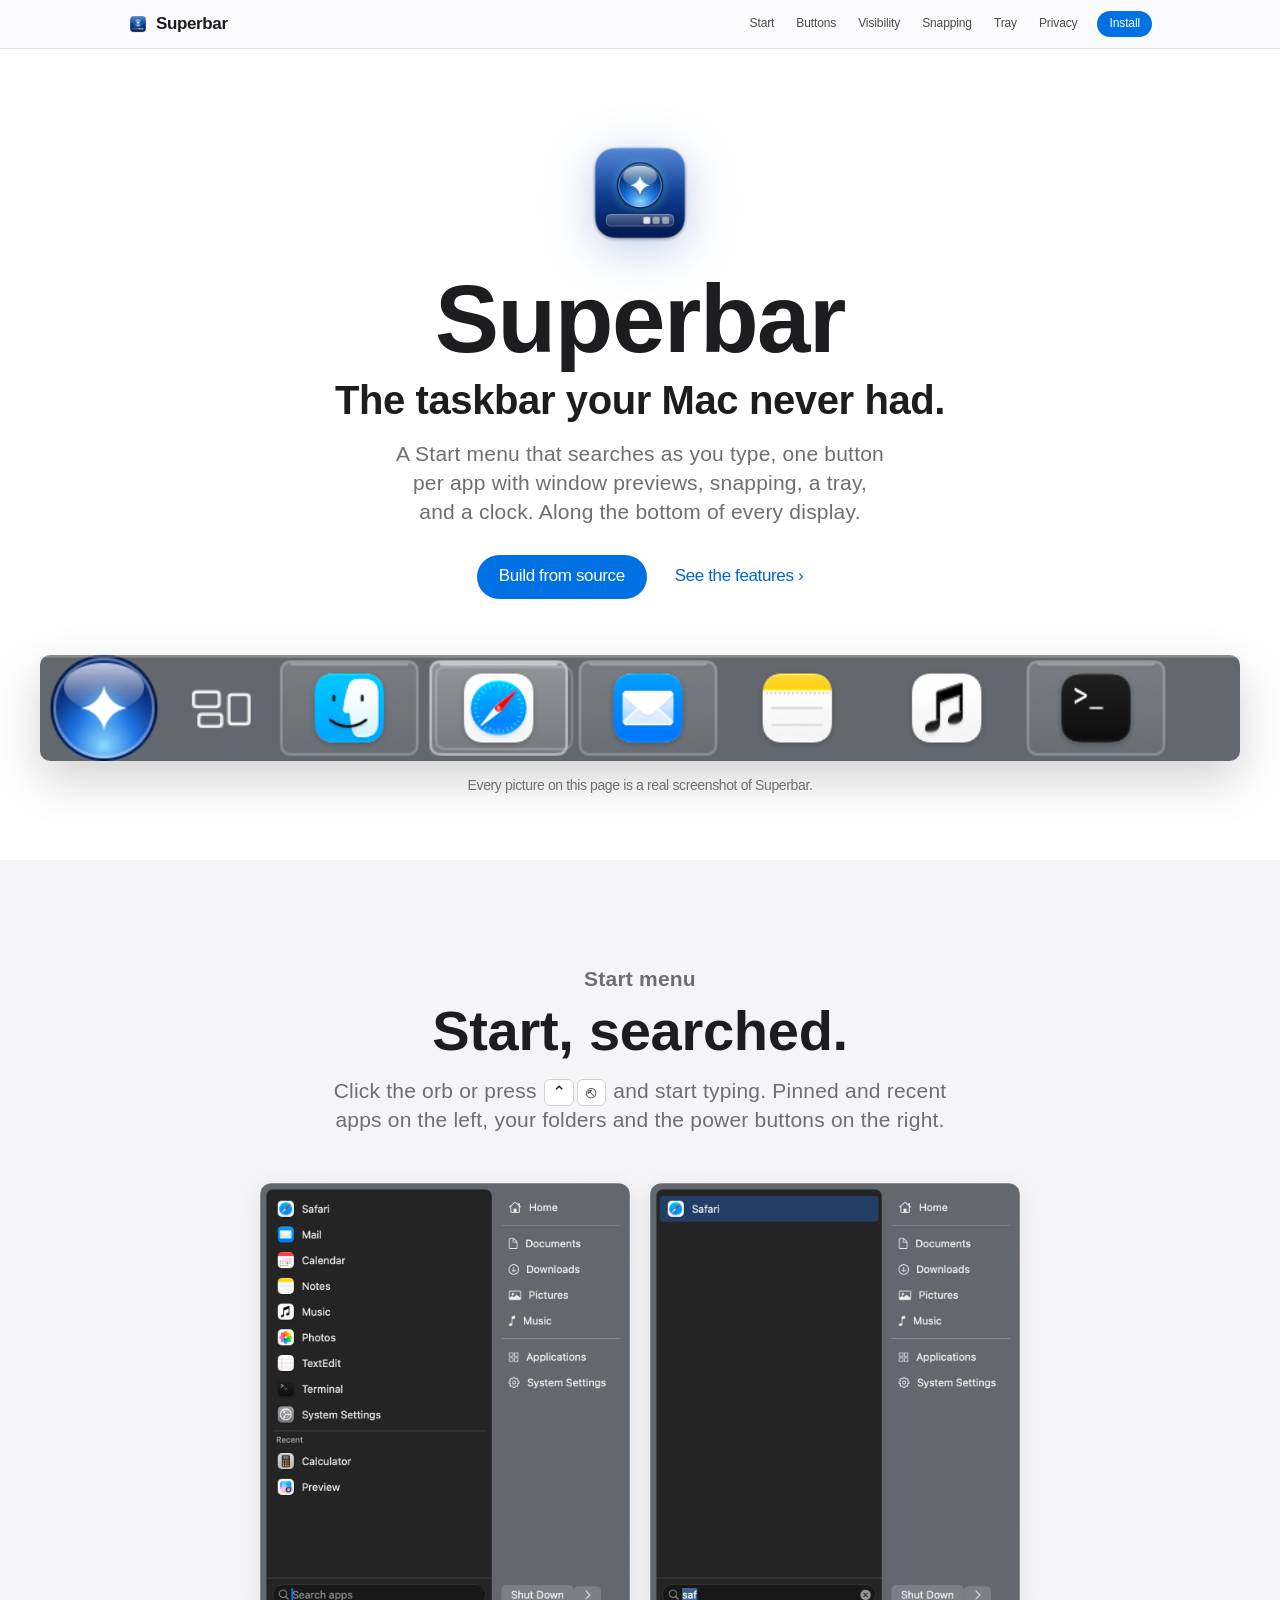
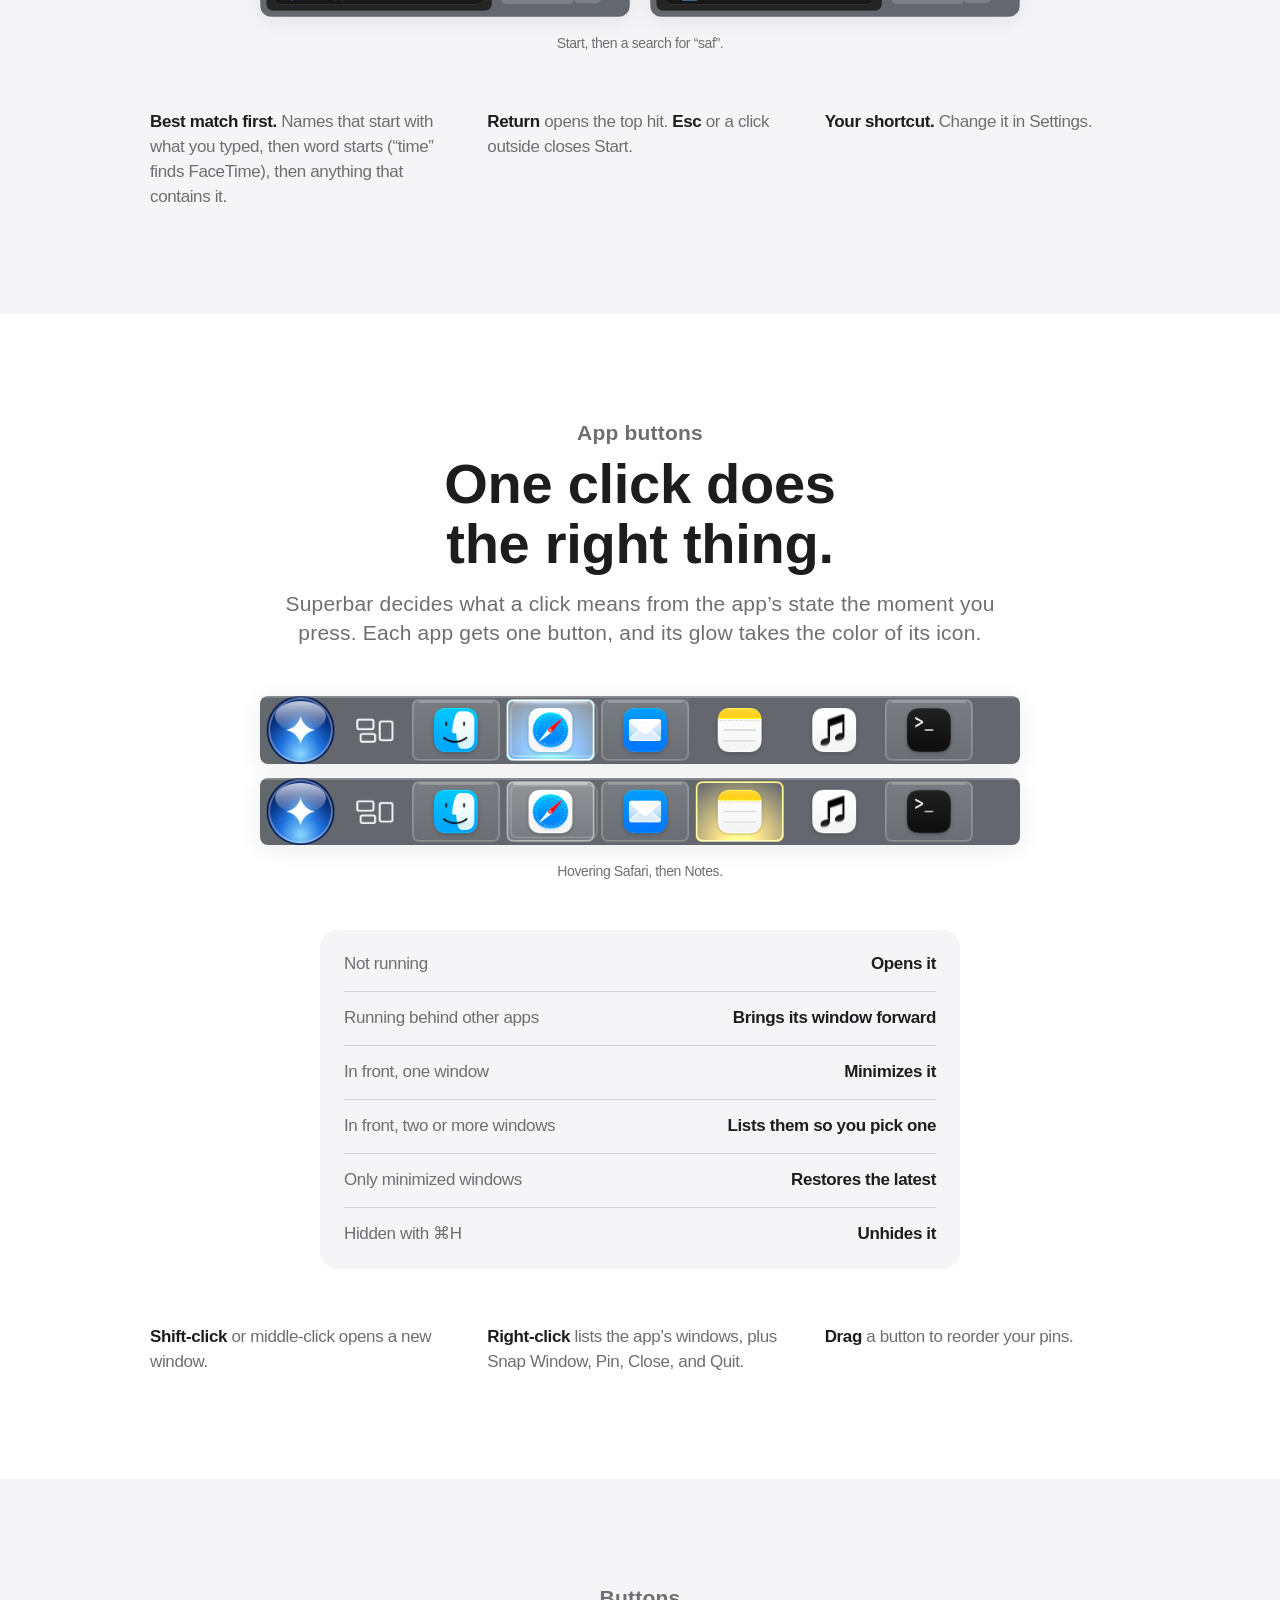
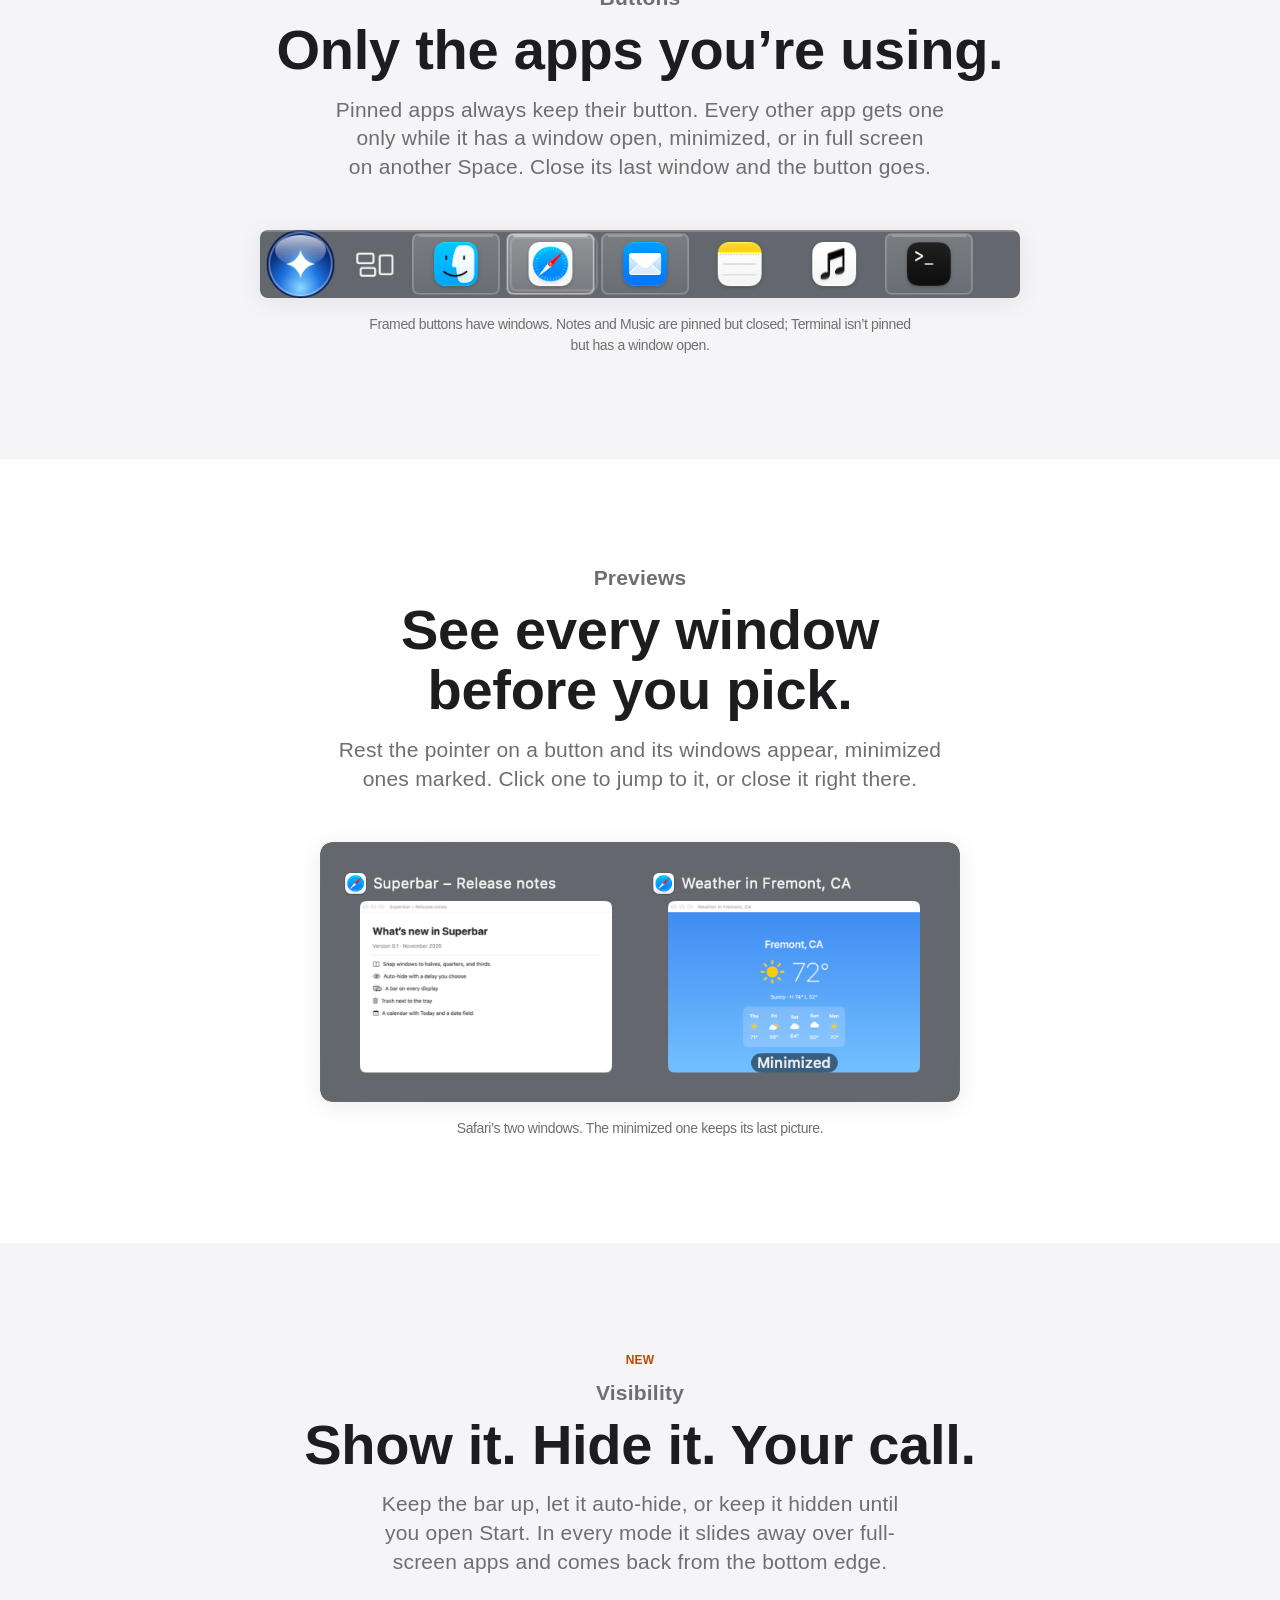
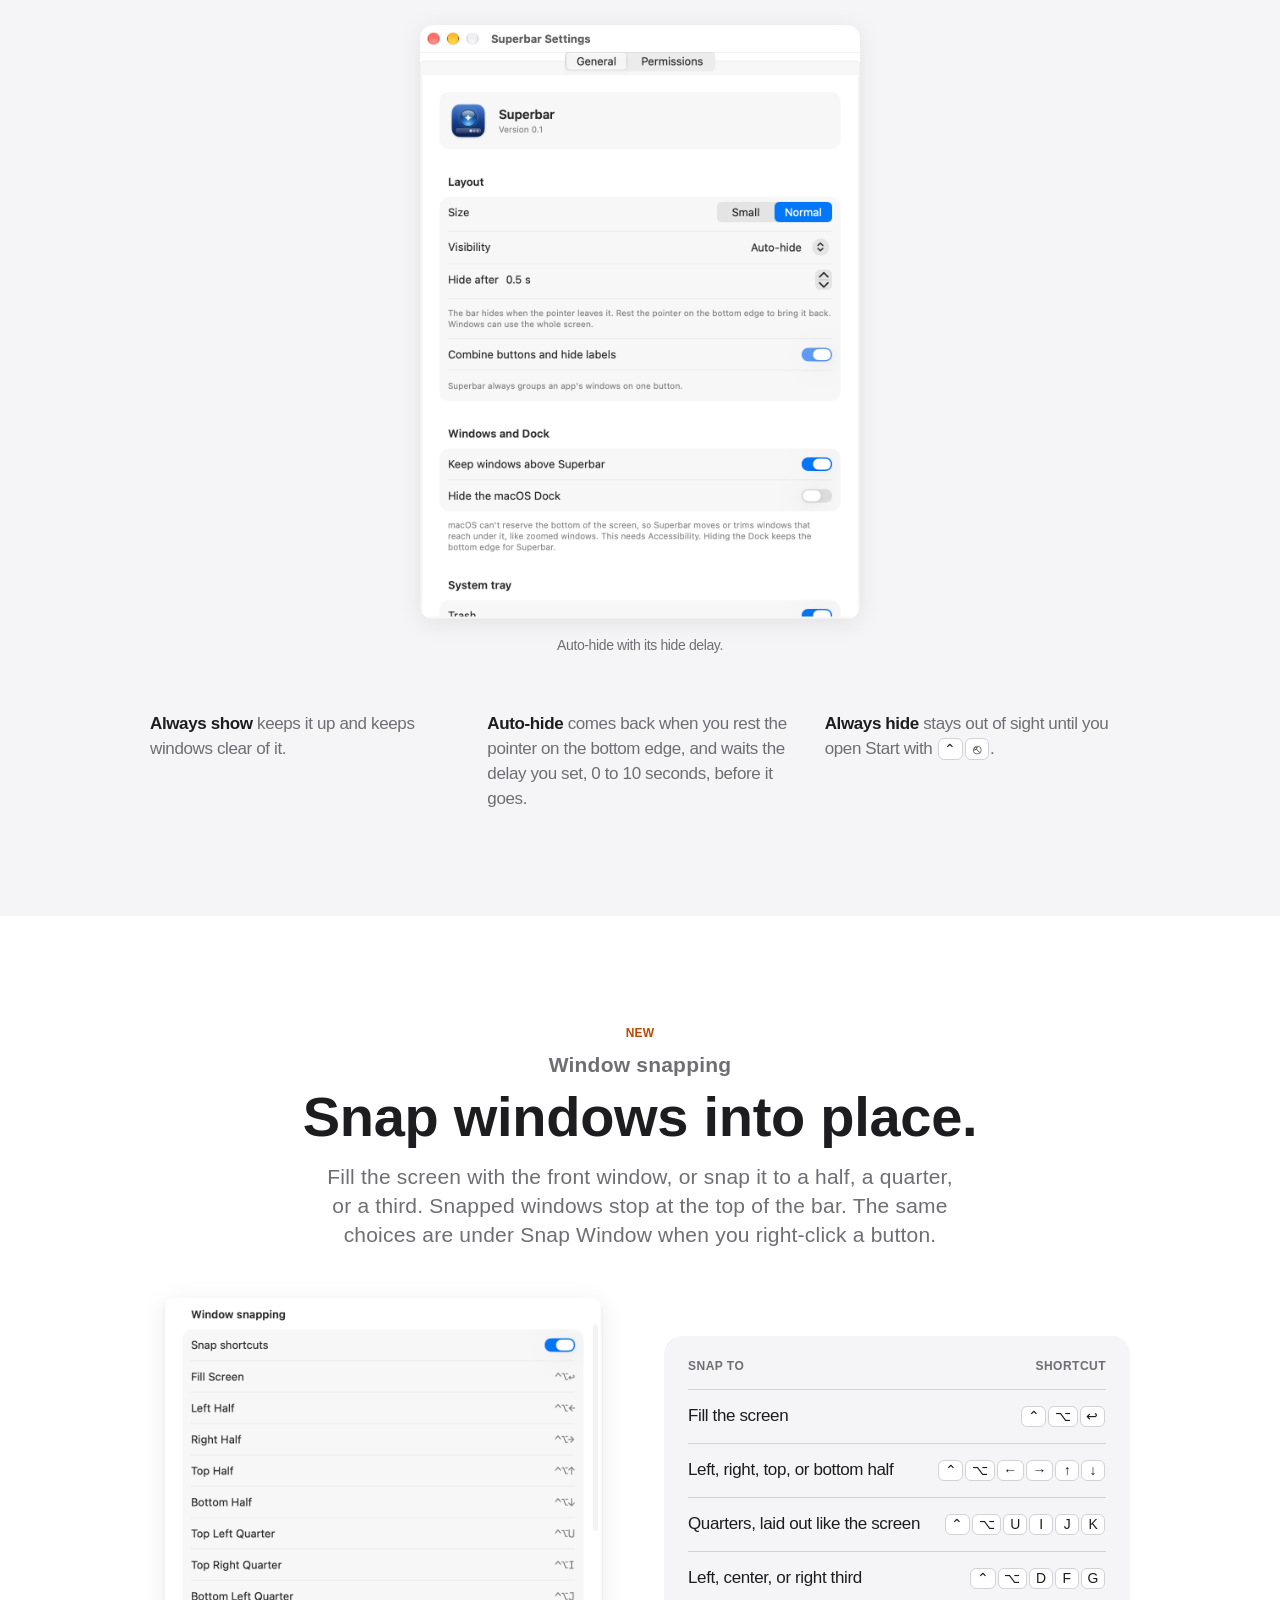
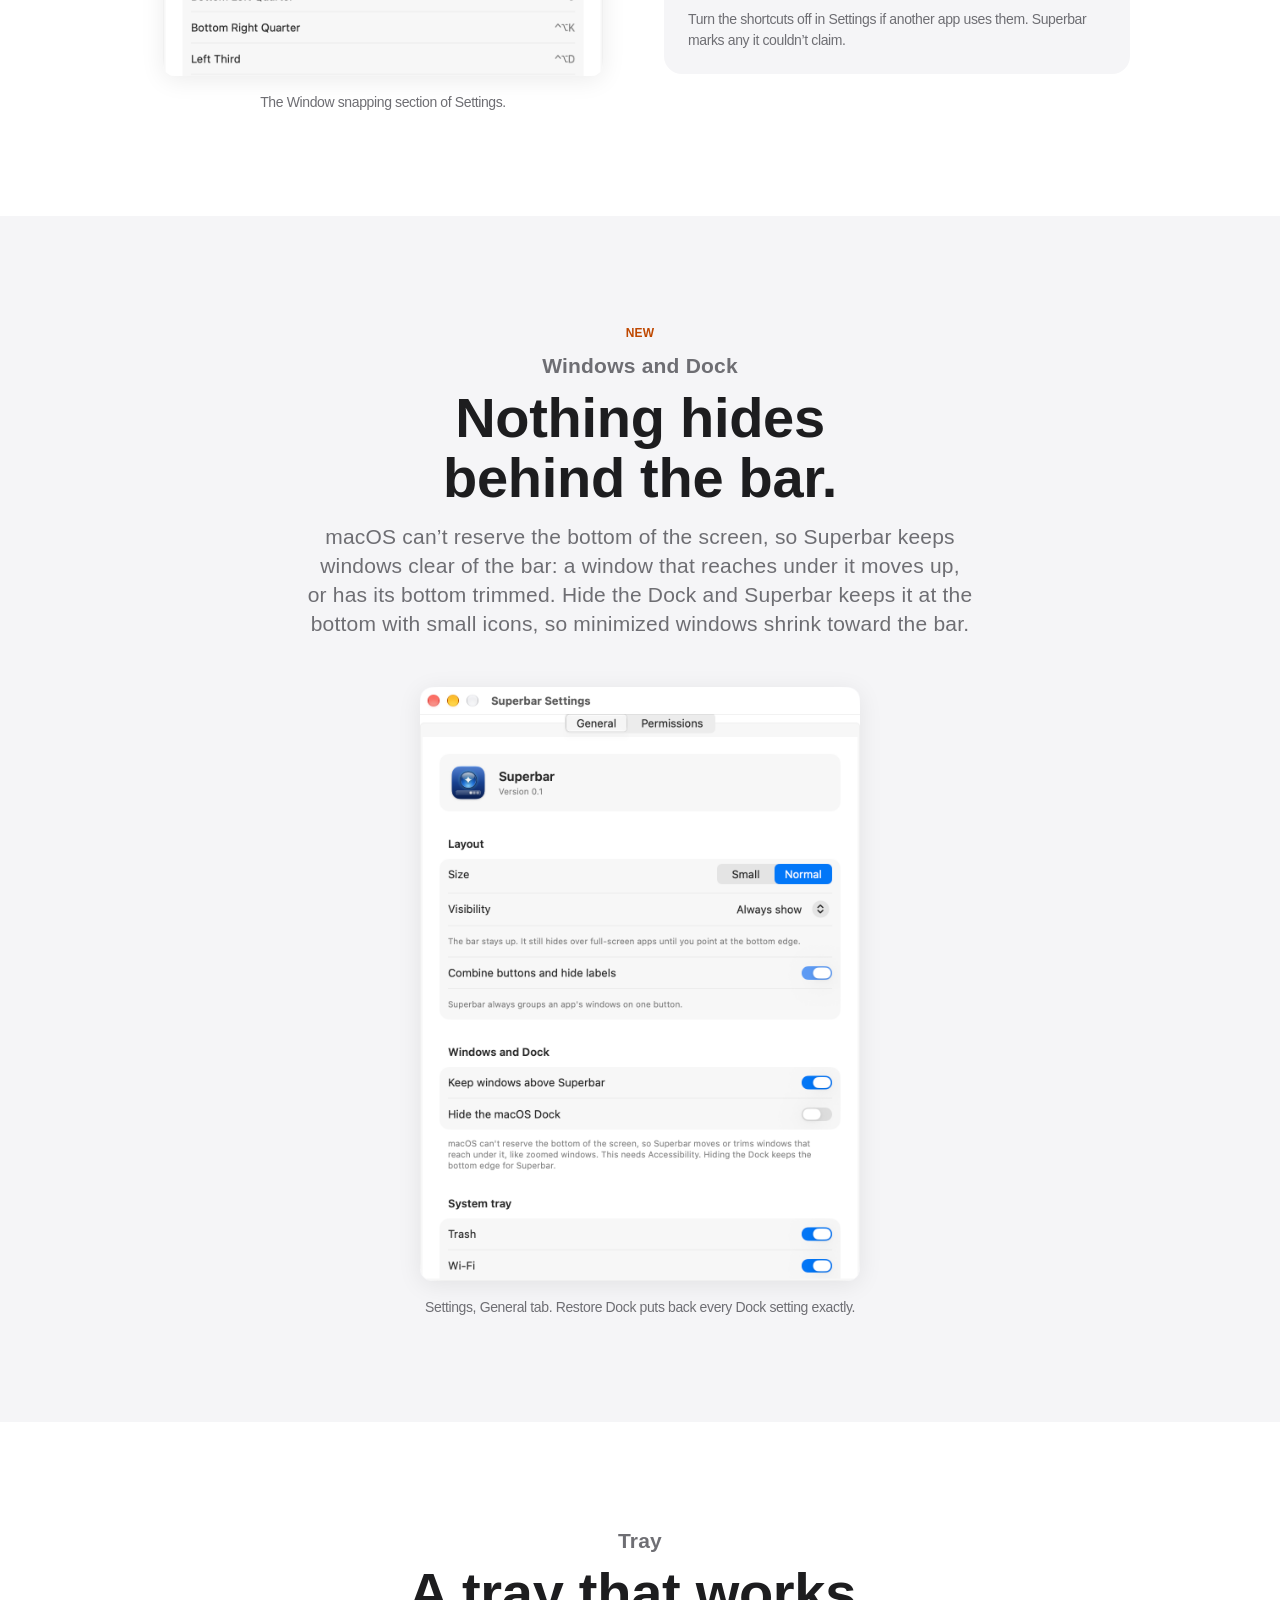
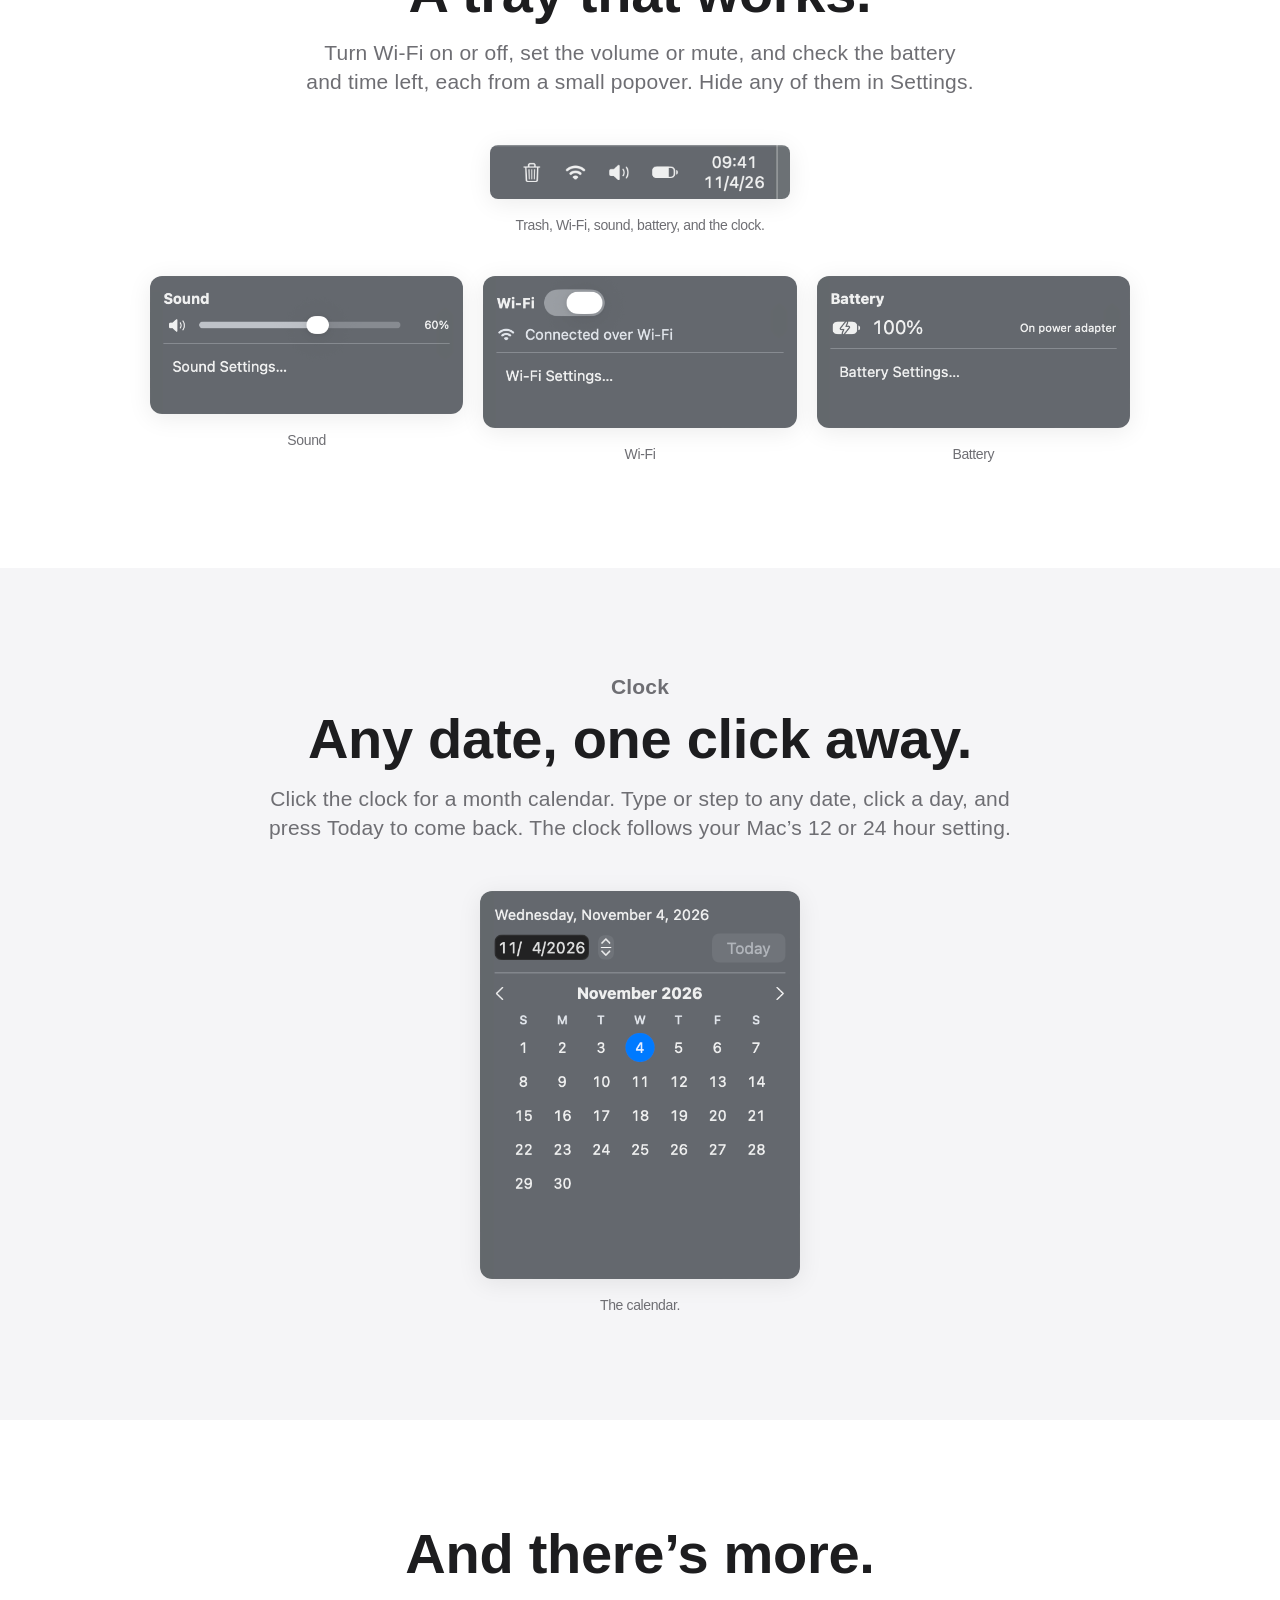
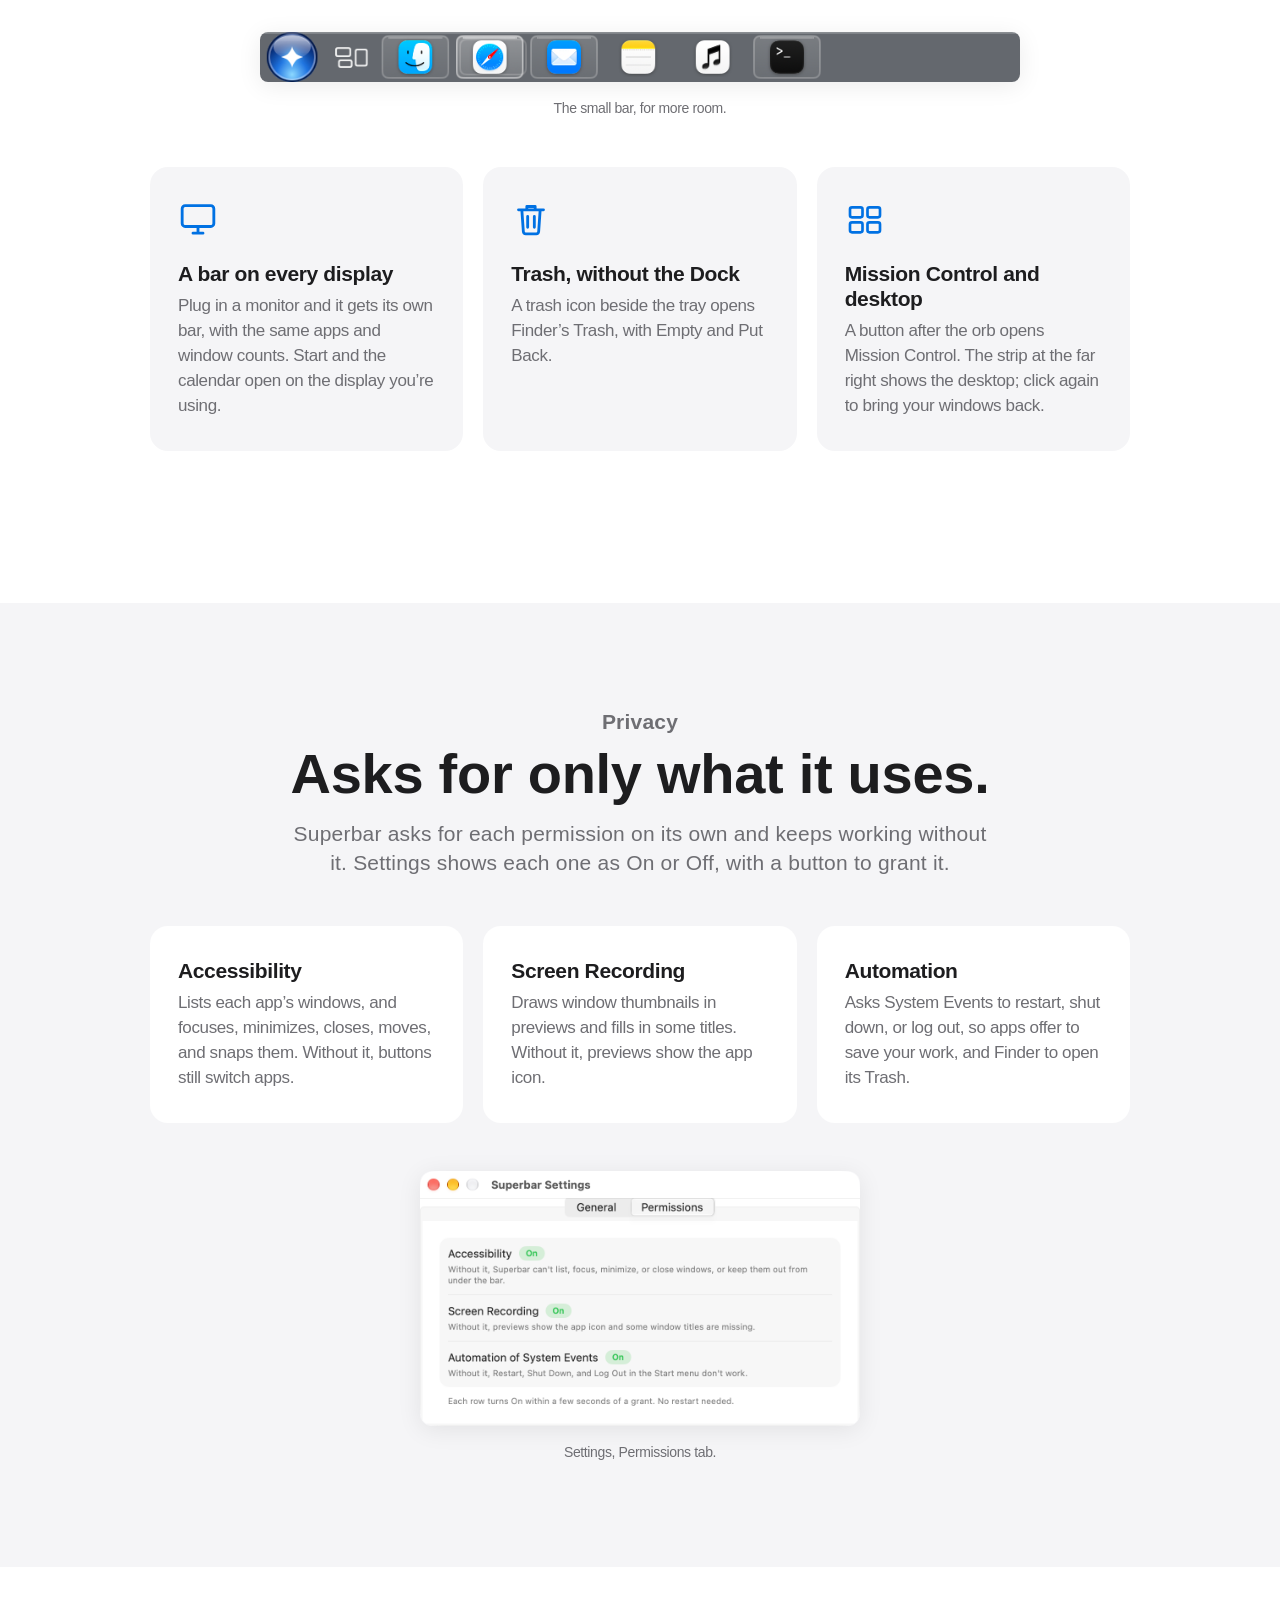
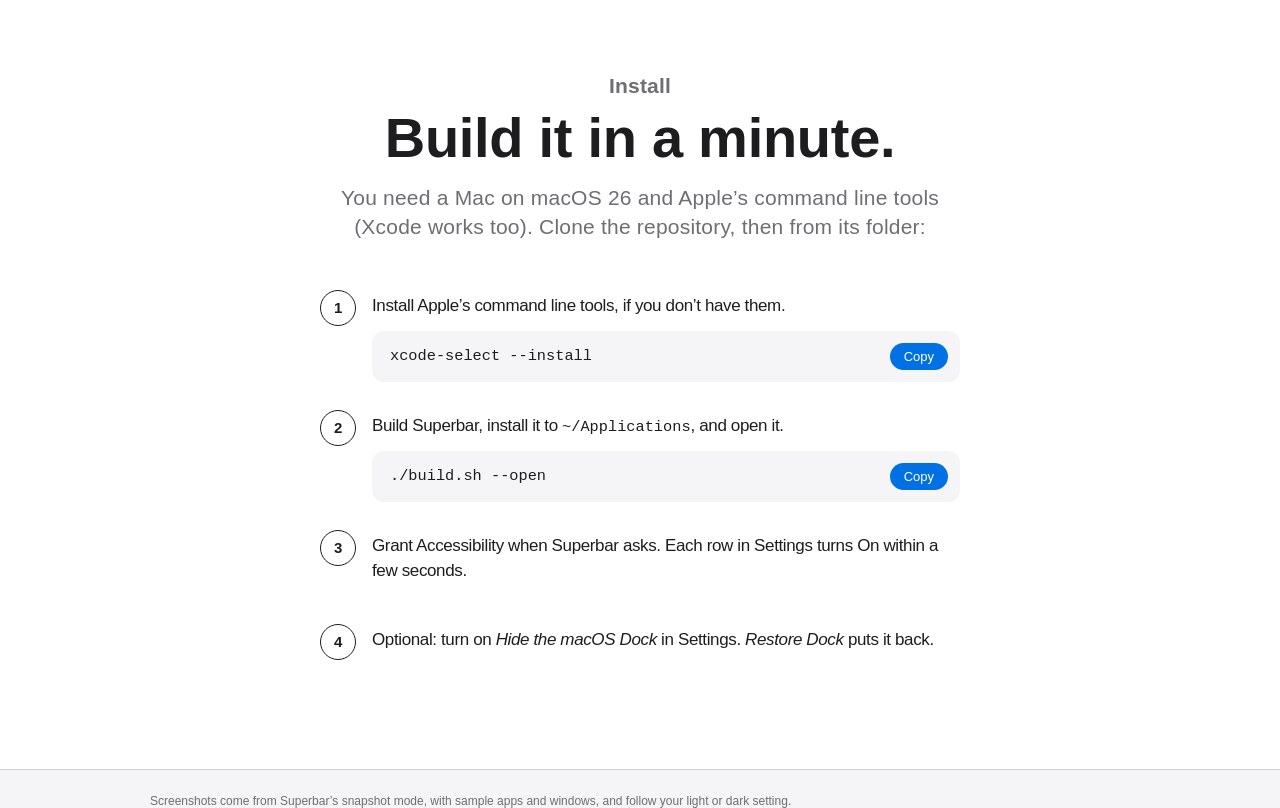
==== commit a7e0ff86: "Show real window thumbnails in the website's preview, and real glass in every screenshot Snapshot mo" ====
--- a/site/index.html
+++ b/site/index.html
@@ -122,8 +122,8 @@
           <p class="lede">Rest the pointer on a button and its windows appear, minimized ones marked. Click one to jump to it, or close it right there.</p>
         </header>
         <figure class="shot mid">
-          <picture><source srcset="assets/img/preview-light.png" media="(prefers-color-scheme: light)"><img src="assets/img/preview-dark.png" alt="A preview popover for Safari with two windows, one marked Minimized" loading="lazy" width="864" height="352"></picture>
-          <figcaption>Safari’s two windows, one minimized. With Screen Recording on, these are live thumbnails.</figcaption>
+          <picture><source srcset="assets/img/preview-light.png" media="(prefers-color-scheme: light)"><img src="assets/img/preview-dark.png" alt="A preview popover for Safari with thumbnails of two windows, Superbar release notes and Weather in Fremont, CA, the second marked Minimized" loading="lazy" width="864" height="352"></picture>
+          <figcaption>Safari’s two windows. The minimized one keeps its last picture.</figcaption>
         </figure>
       </div>
     </section>
@@ -135,7 +135,7 @@
           <p class="lede">Keep the bar up, let it auto-hide, or keep it hidden until you open Start. In every mode it slides away over full-screen apps and comes back from the bottom edge.</p>
         </header>
         <figure class="shot settings">
-          <picture><source srcset="assets/img/settings-autohide-light.png" media="(prefers-color-scheme: light)"><img src="assets/img/settings-autohide-dark.png" alt="Superbar Settings with Visibility set to Auto-hide and a Hide after stepper" loading="lazy" width="1040" height="1284"></picture>
+          <picture><source srcset="assets/img/settings-autohide-light.png" media="(prefers-color-scheme: light)"><img src="assets/img/settings-autohide-dark.png" alt="Superbar Settings with Visibility set to Auto-hide and a Hide after stepper" loading="lazy" width="1040" height="1404"></picture>
           <figcaption>Auto-hide with its hide delay.</figcaption>
         </figure>
         <ul class="facts">
@@ -154,7 +154,7 @@
         </header>
         <div class="split">
         <figure class="shot settings">
-          <picture><source srcset="assets/img/settings-snap-light.png" media="(prefers-color-scheme: light)"><img src="assets/img/settings-snap-dark.png" alt="The Window snapping section of Superbar Settings, listing snaps with their shortcuts" loading="lazy" width="1040" height="900"></picture>
+          <picture><source srcset="assets/img/settings-snap-light.png" media="(prefers-color-scheme: light)"><img src="assets/img/settings-snap-dark.png" alt="The Window snapping section of Superbar Settings, listing snaps with their shortcuts" loading="lazy" width="1040" height="892"></picture>
           <figcaption>The Window snapping section of Settings.</figcaption>
         </figure>
           <div class="keys-card">
@@ -180,7 +180,7 @@
           <p class="lede">macOS can’t reserve the bottom of the screen, so Superbar keeps windows clear of the bar: a window that reaches under it moves up, or has its bottom trimmed. Hide the Dock and Superbar keeps it at the bottom with small icons, so minimized windows shrink toward the bar.</p>
         </header>
         <figure class="shot settings">
-          <picture><source srcset="assets/img/settings-general-light.png" media="(prefers-color-scheme: light)"><img src="assets/img/settings-general-dark.png" alt="Superbar Settings, General tab: size, visibility, keep windows above Superbar, and hide the macOS Dock" loading="lazy" width="1040" height="1284"></picture>
+          <picture><source srcset="assets/img/settings-general-light.png" media="(prefers-color-scheme: light)"><img src="assets/img/settings-general-dark.png" alt="Superbar Settings, General tab: size, visibility, keep windows above Superbar, and hide the macOS Dock" loading="lazy" width="1040" height="1404"></picture>
           <figcaption>Settings, General tab. Restore Dock puts back every Dock setting exactly.</figcaption>
         </figure>
       </div>
@@ -266,7 +266,7 @@
           </div>
         </div>
         <figure class="shot settings">
-          <picture><source srcset="assets/img/settings-permissions-light.png" media="(prefers-color-scheme: light)"><img src="assets/img/settings-permissions-dark.png" alt="Superbar Settings, Permissions tab, listing each permission with its state" loading="lazy" width="1040" height="556"></picture>
+          <picture><source srcset="assets/img/settings-permissions-light.png" media="(prefers-color-scheme: light)"><img src="assets/img/settings-permissions-dark.png" alt="Superbar Settings, Permissions tab, listing each permission with its state" loading="lazy" width="1040" height="604"></picture>
           <figcaption>Settings, Permissions tab.</figcaption>
         </figure>
       </div>
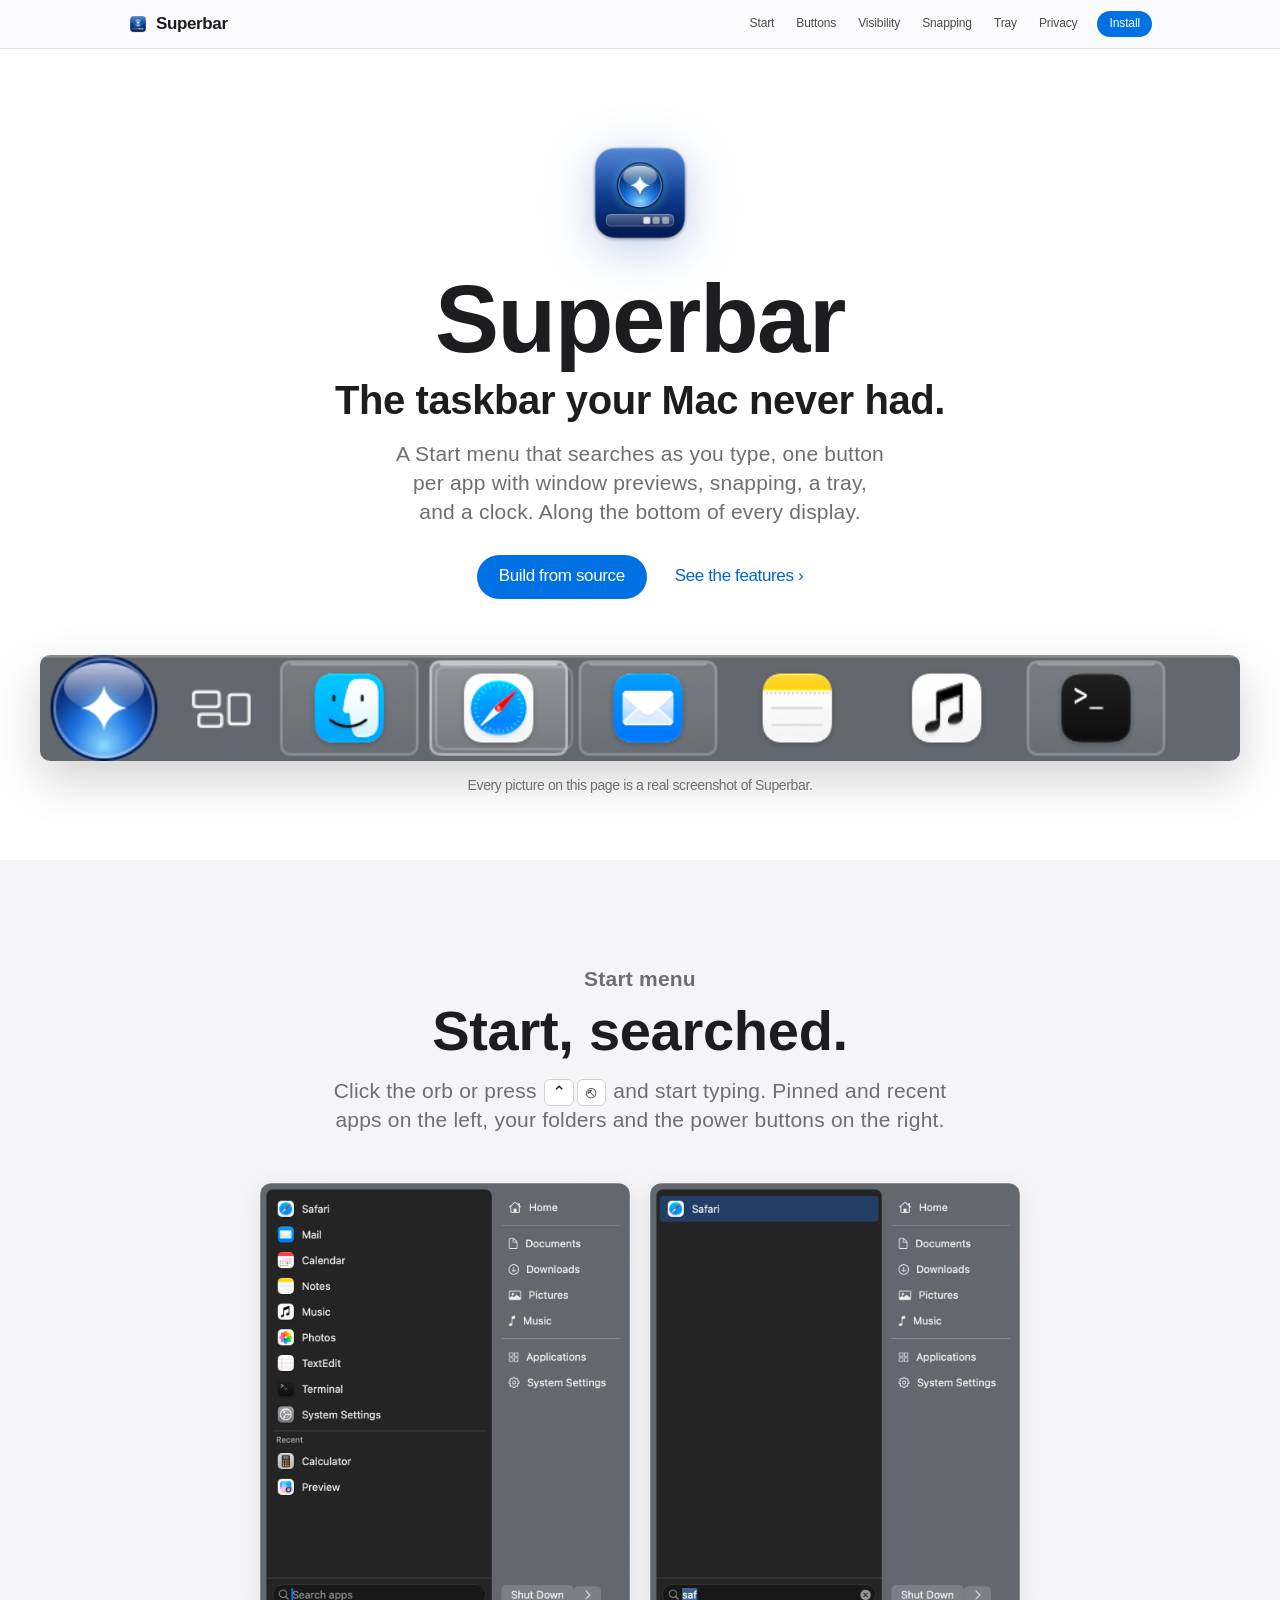
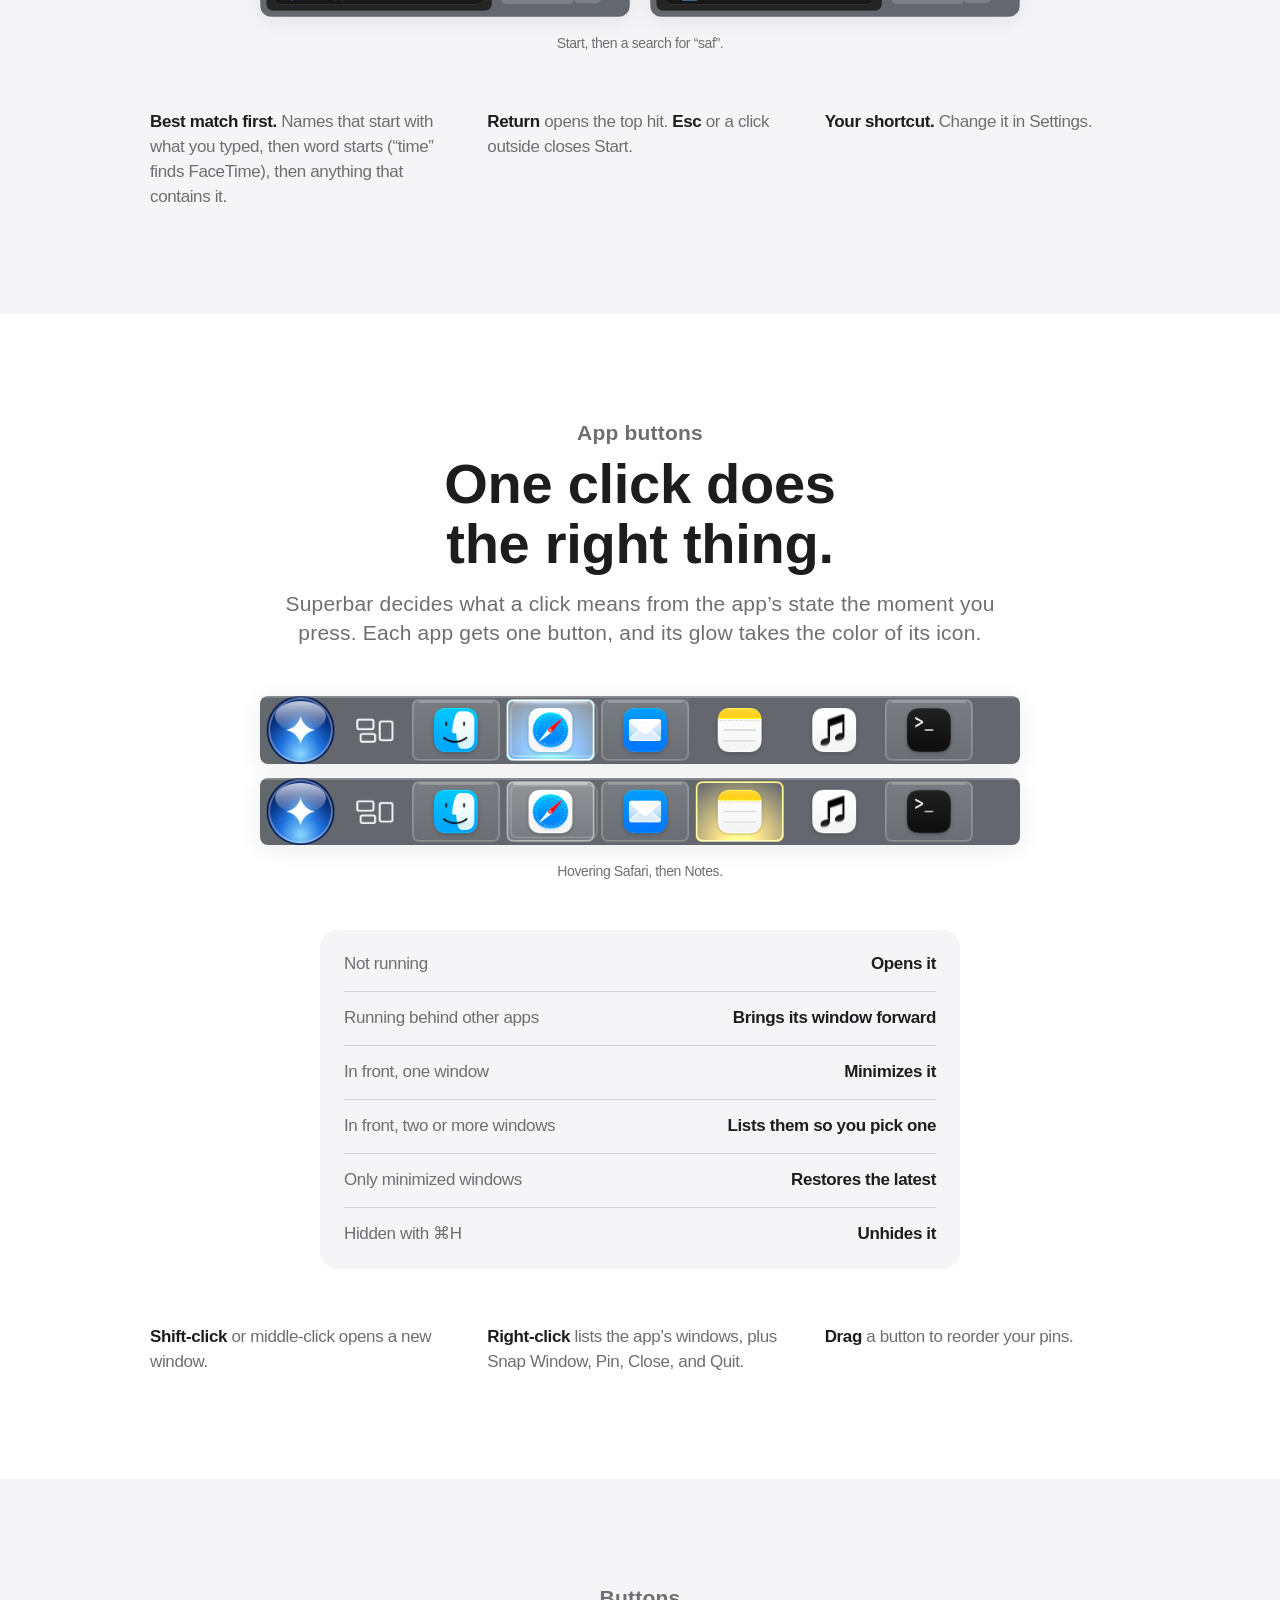
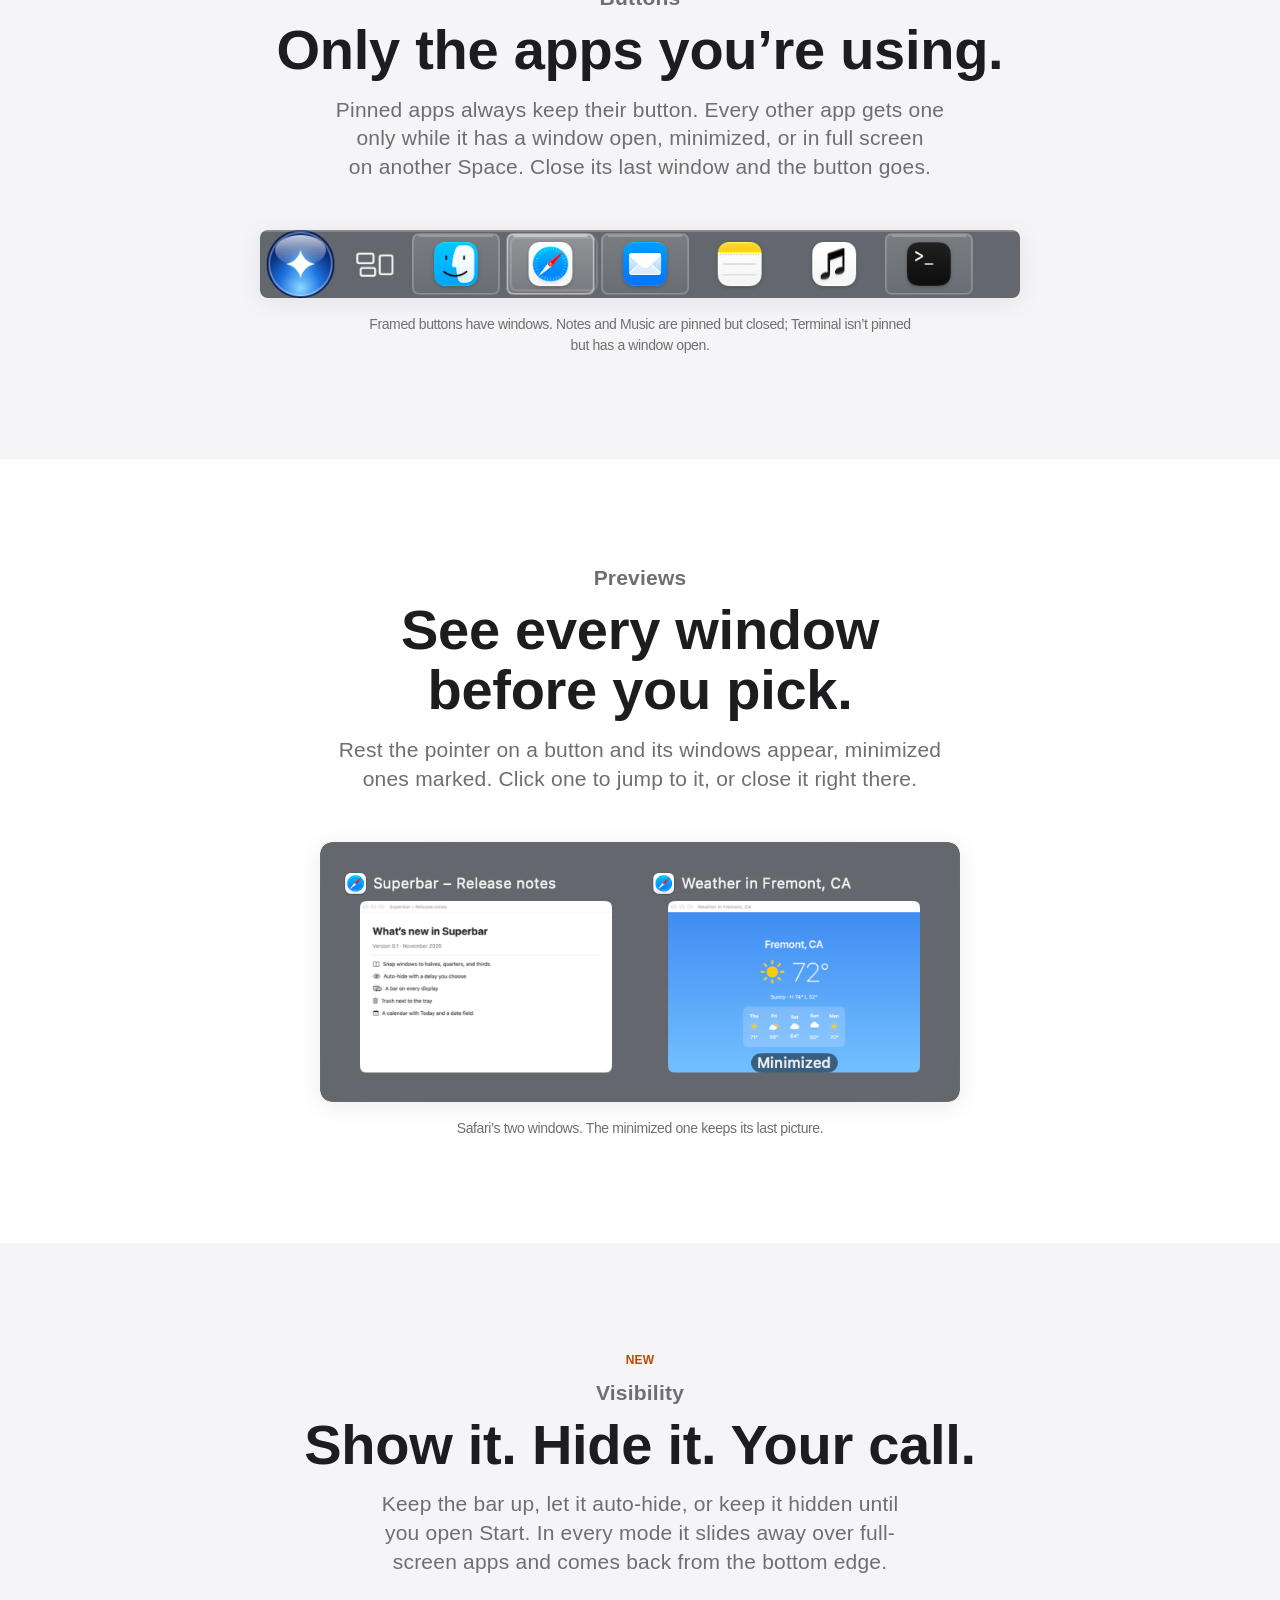
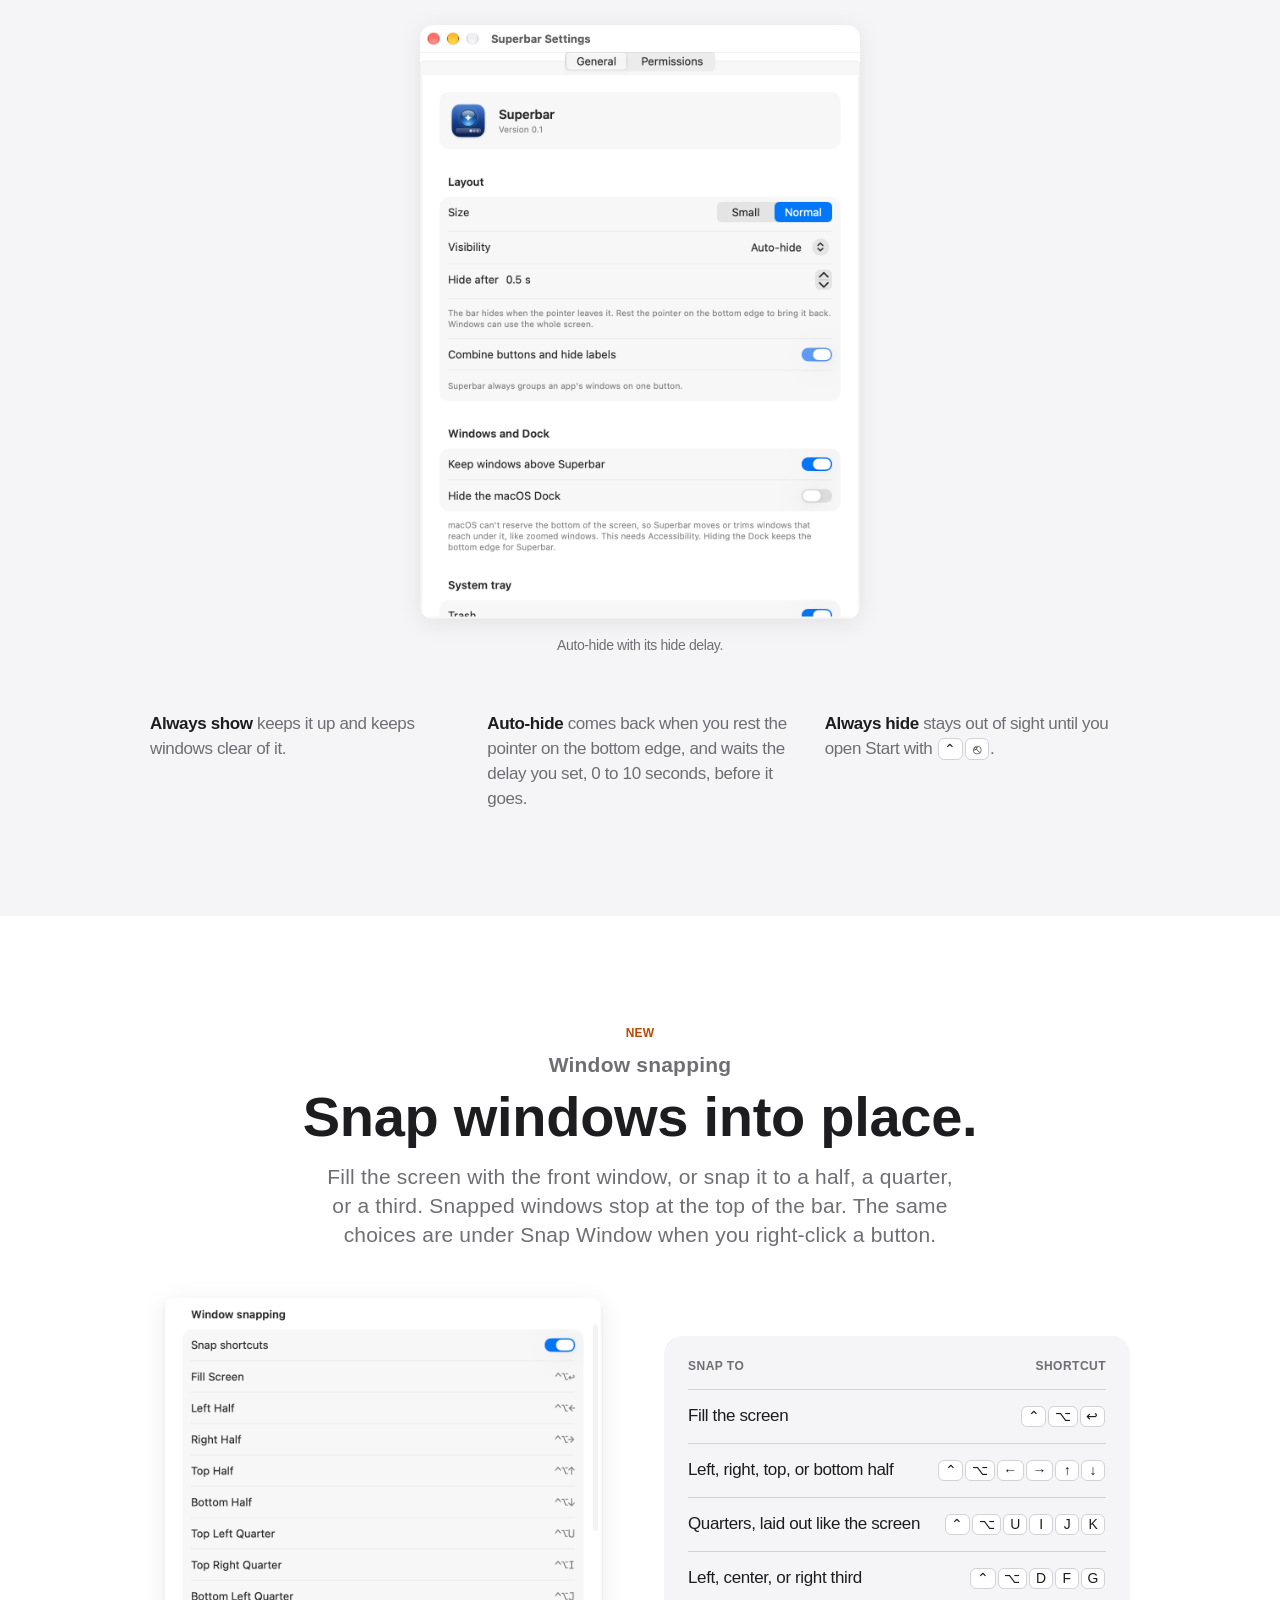
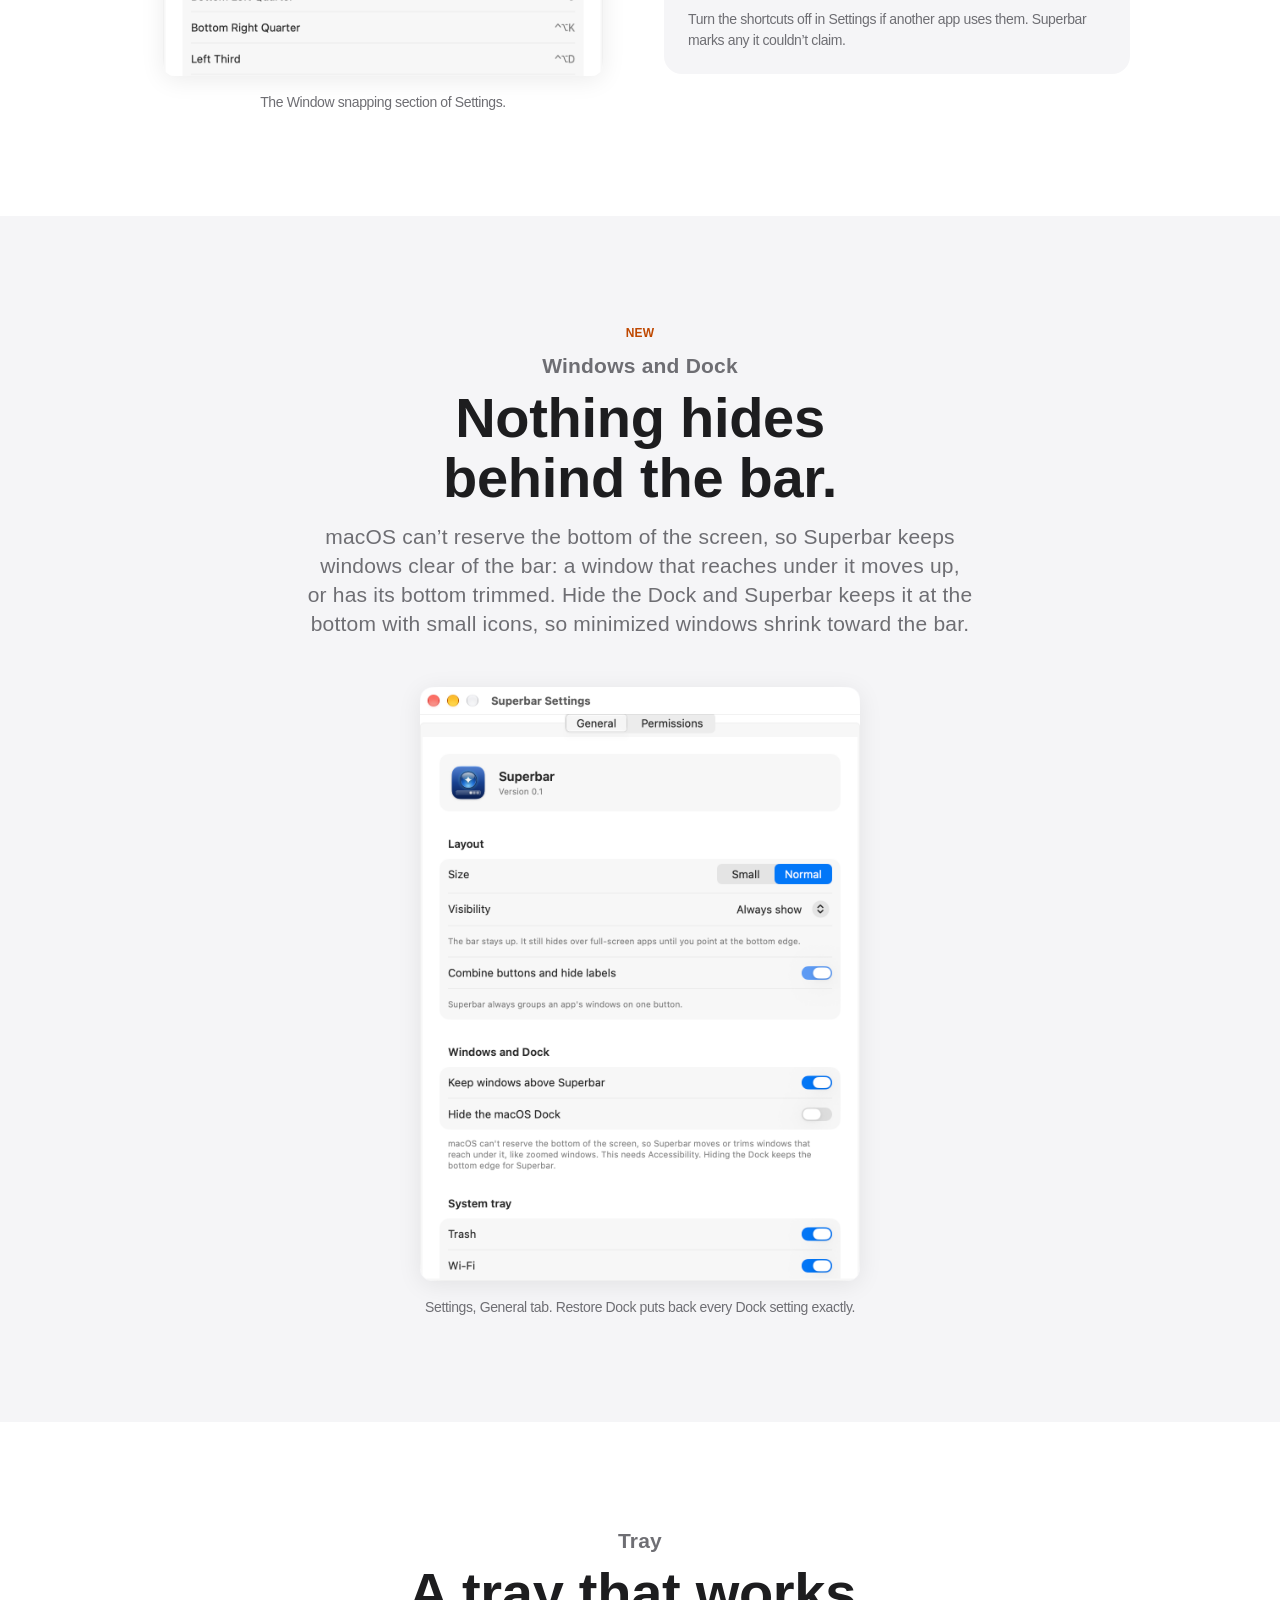
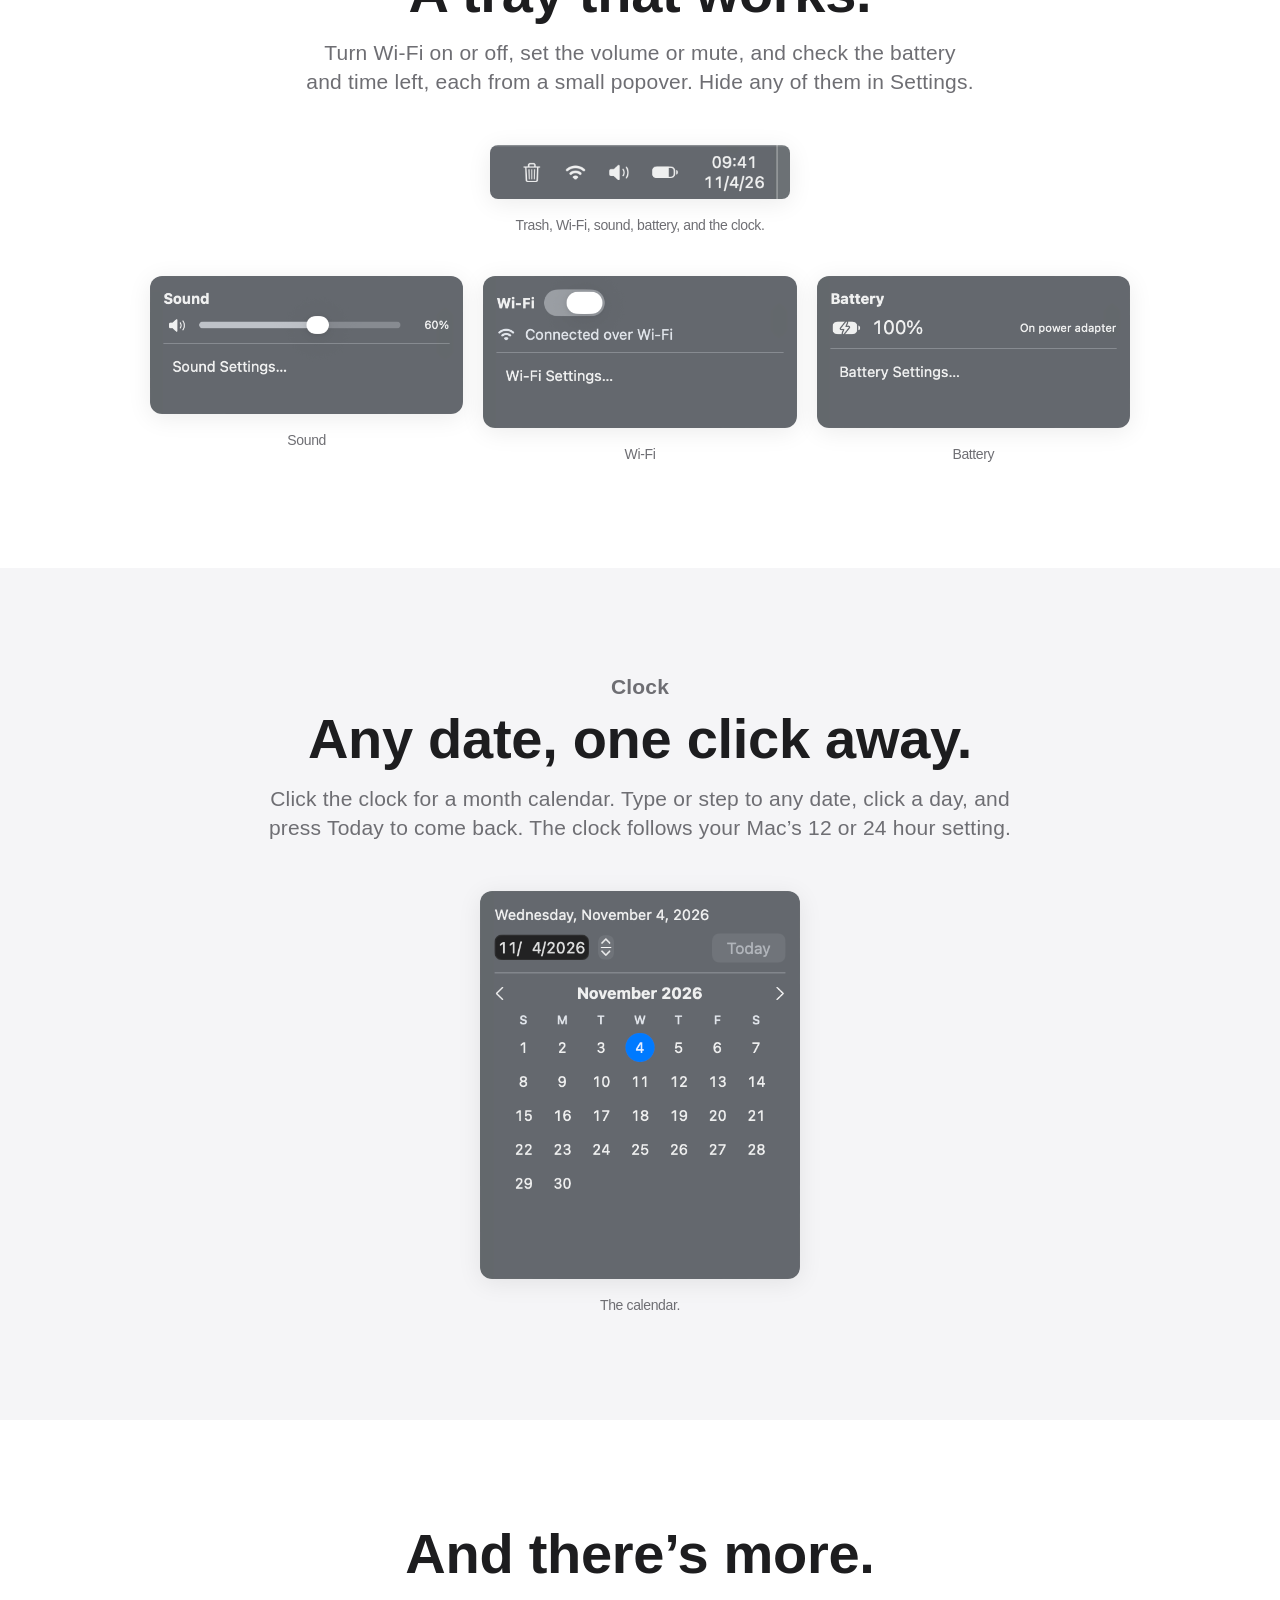
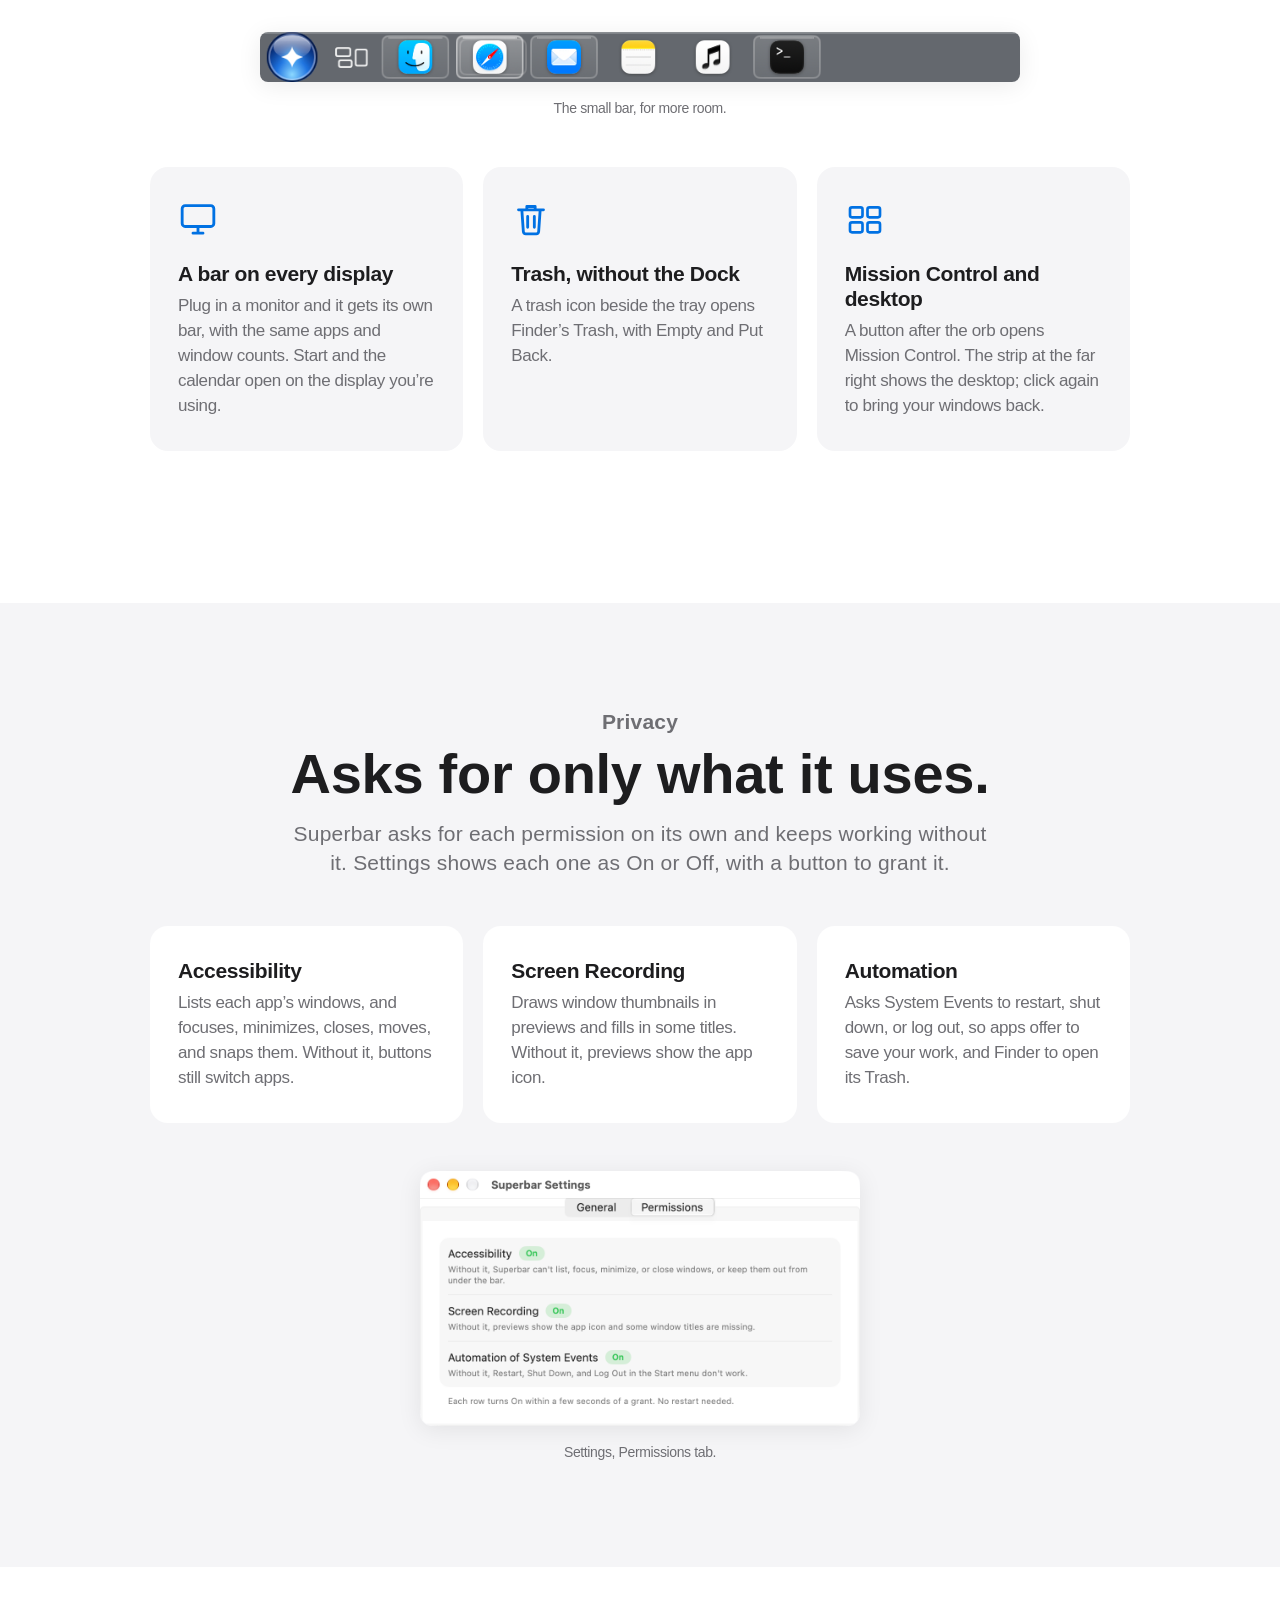
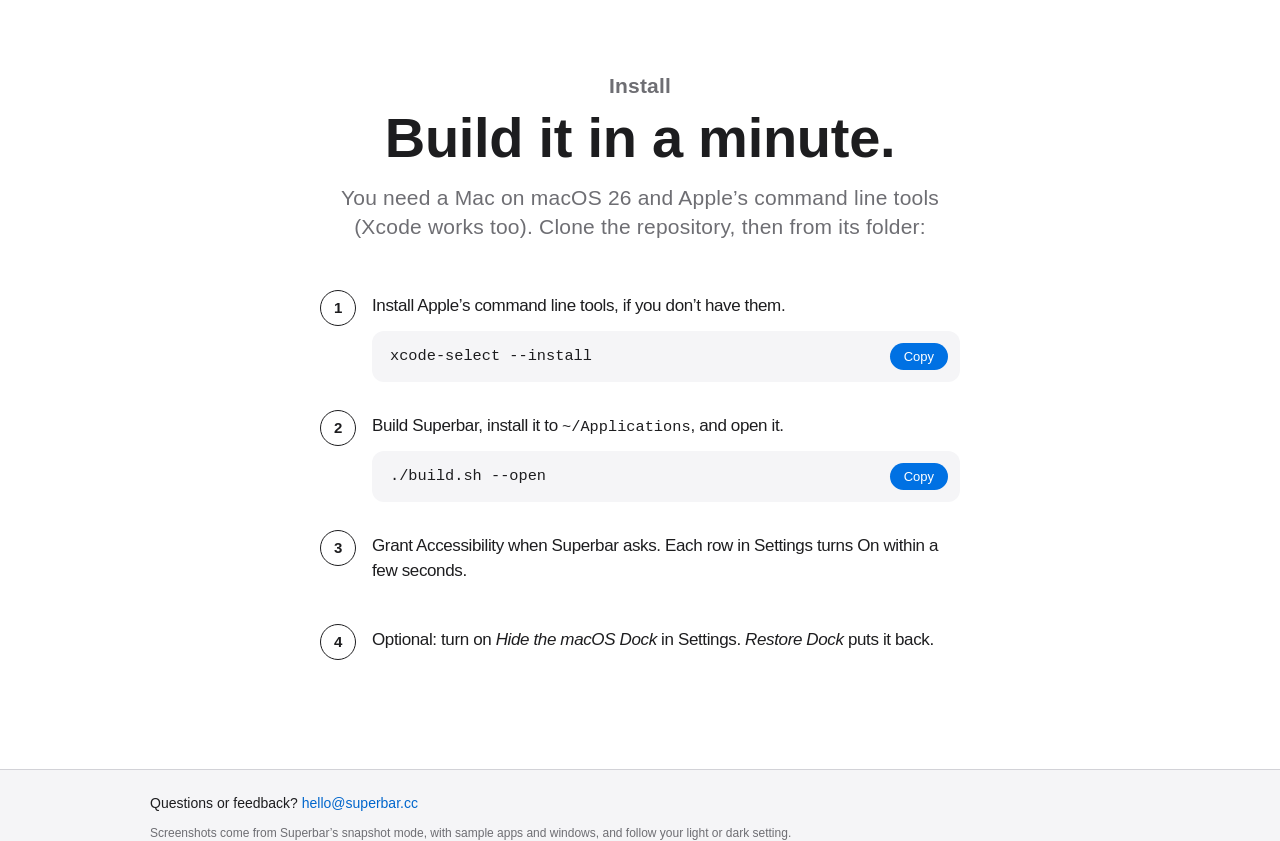
==== commit 6a0af523: "Add the Google tag and a contact email in the website footer Co-Authored-By: Claude Opus 5.5 <norepl" ====
--- a/site/index.html
+++ b/site/index.html
@@ -1,6 +1,12 @@
 <!doctype html>
 <html lang="en">
 <head>
+  <script async src="https://www.googletagmanager.com/gtm.js?id=GTM-T5NTJXW6"></script>
+  <script>
+    window.dataLayer = window.dataLayer || [];
+    function gtag(){dataLayer.push(arguments);}
+    gtag('js', new Date());
+  </script>
   <meta charset="utf-8">
   <meta name="viewport" content="width=device-width, initial-scale=1">
   <title>Superbar — a glass taskbar for macOS</title>
@@ -296,6 +302,7 @@
 
   <footer class="footer">
     <div class="wrap">
+      <p class="contact">Questions or feedback? <a href="mailto:hello@superbar.cc">hello@superbar.cc</a></p>
       <p>Screenshots come from Superbar’s snapshot mode, with sample apps and windows, and follow your light or dark setting.</p>
       <p>Superbar is an independent project, not affiliated with Apple or Microsoft. Mac and macOS are trademarks of Apple Inc.</p>
     </div>
--- a/site/assets/style.css
+++ b/site/assets/style.css
@@ -151,6 +151,7 @@
 
 /* Footer */
 .footer { background: var(--bg-alt); border-top: 1px solid var(--line); padding: 24px 0 40px; }
+.footer .contact { font-size: 14px; color: var(--text); margin-bottom: 14px; }
 .footer p { margin: 0 0 8px; font-size: 12px; line-height: 1.33; color: var(--muted); letter-spacing: 0; }
 
 @media (max-width: 734px) { .band { padding: 72px 0; } .hero { padding: 64px 0 48px; } .eyebrow { font-size: 17px; } }
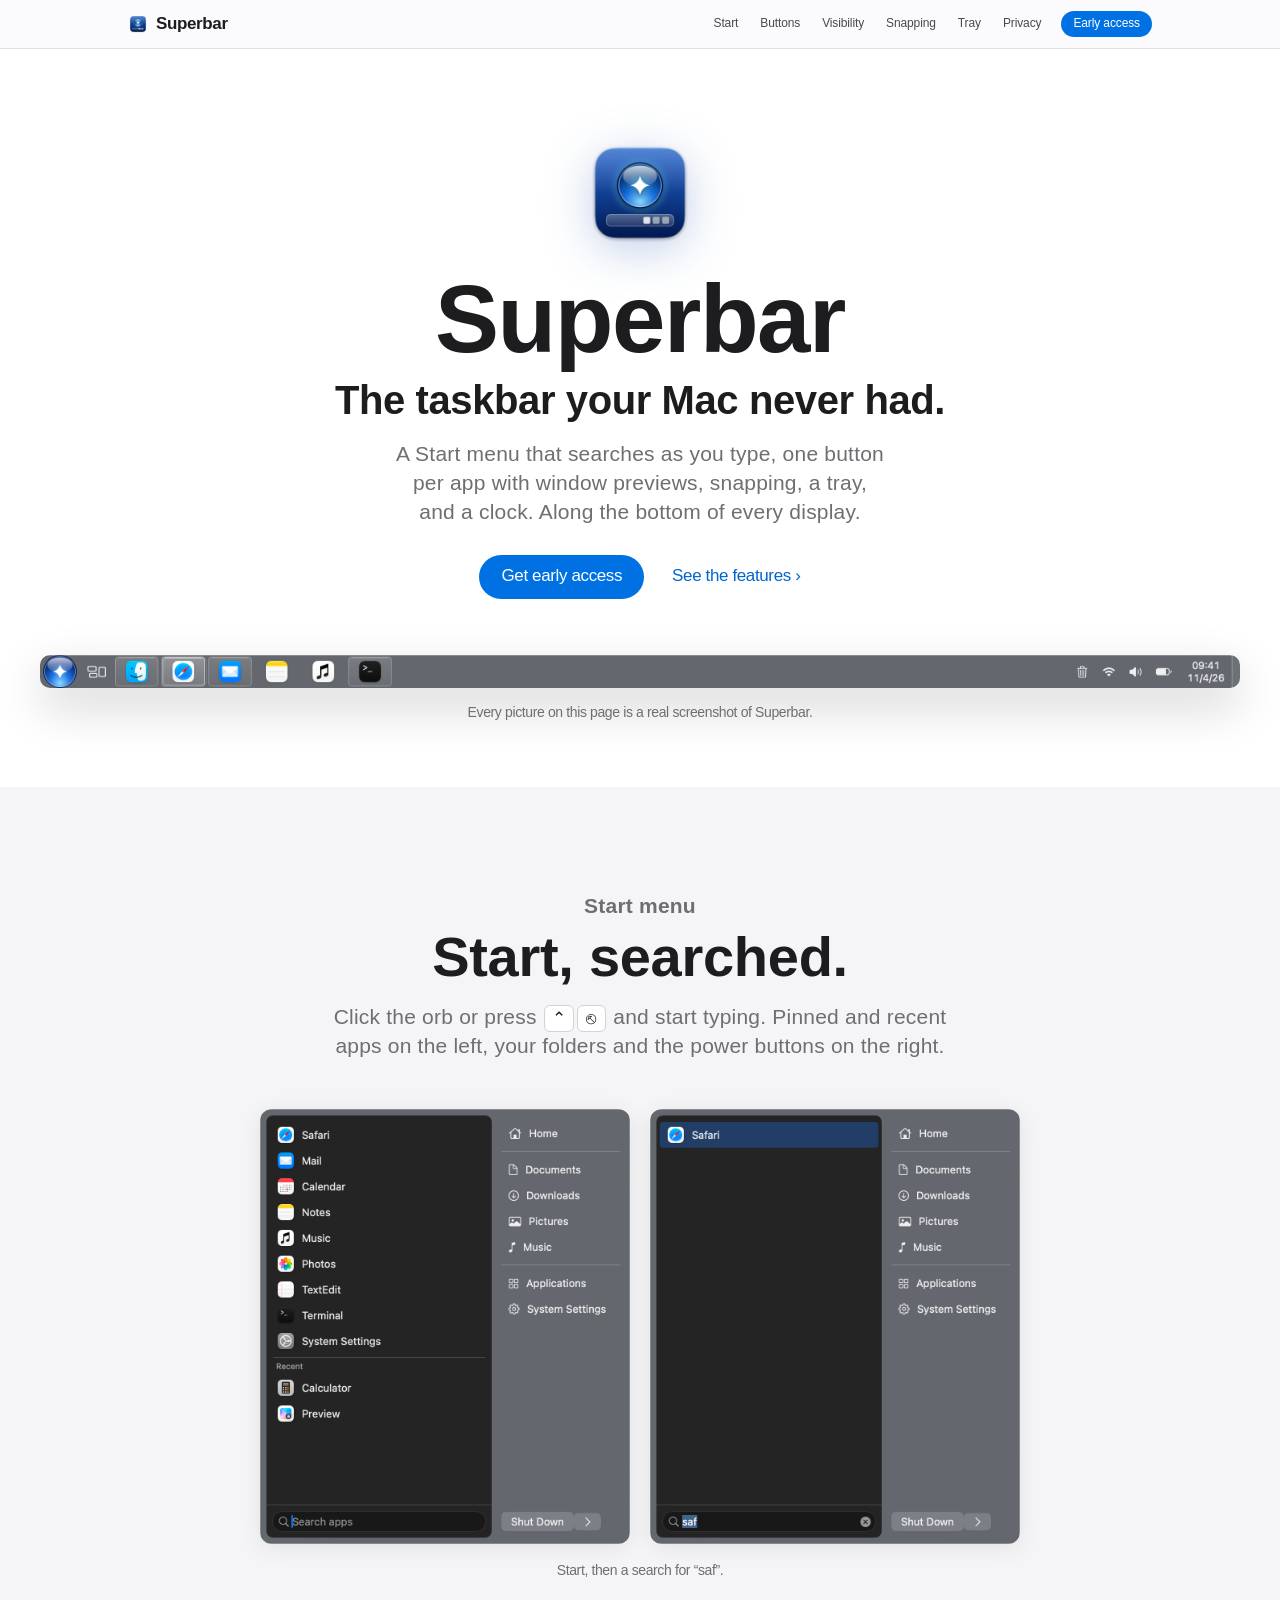
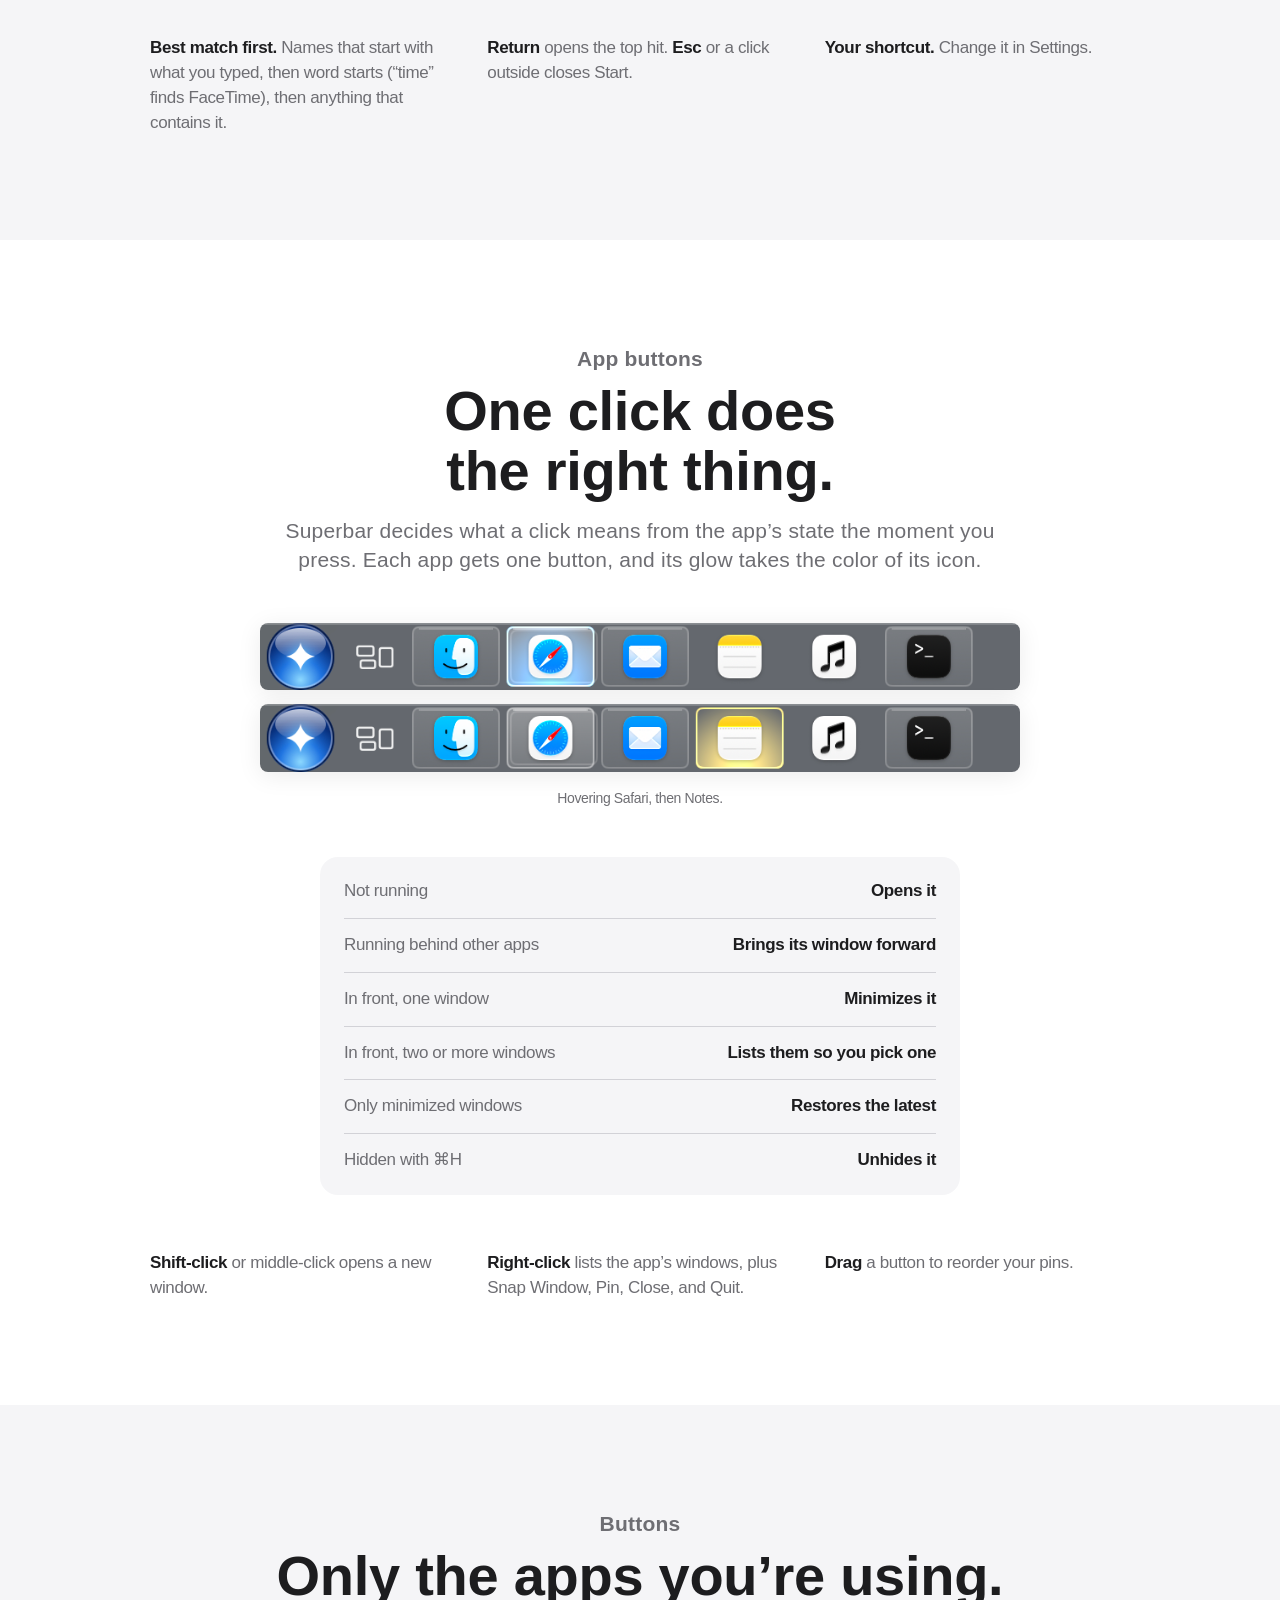
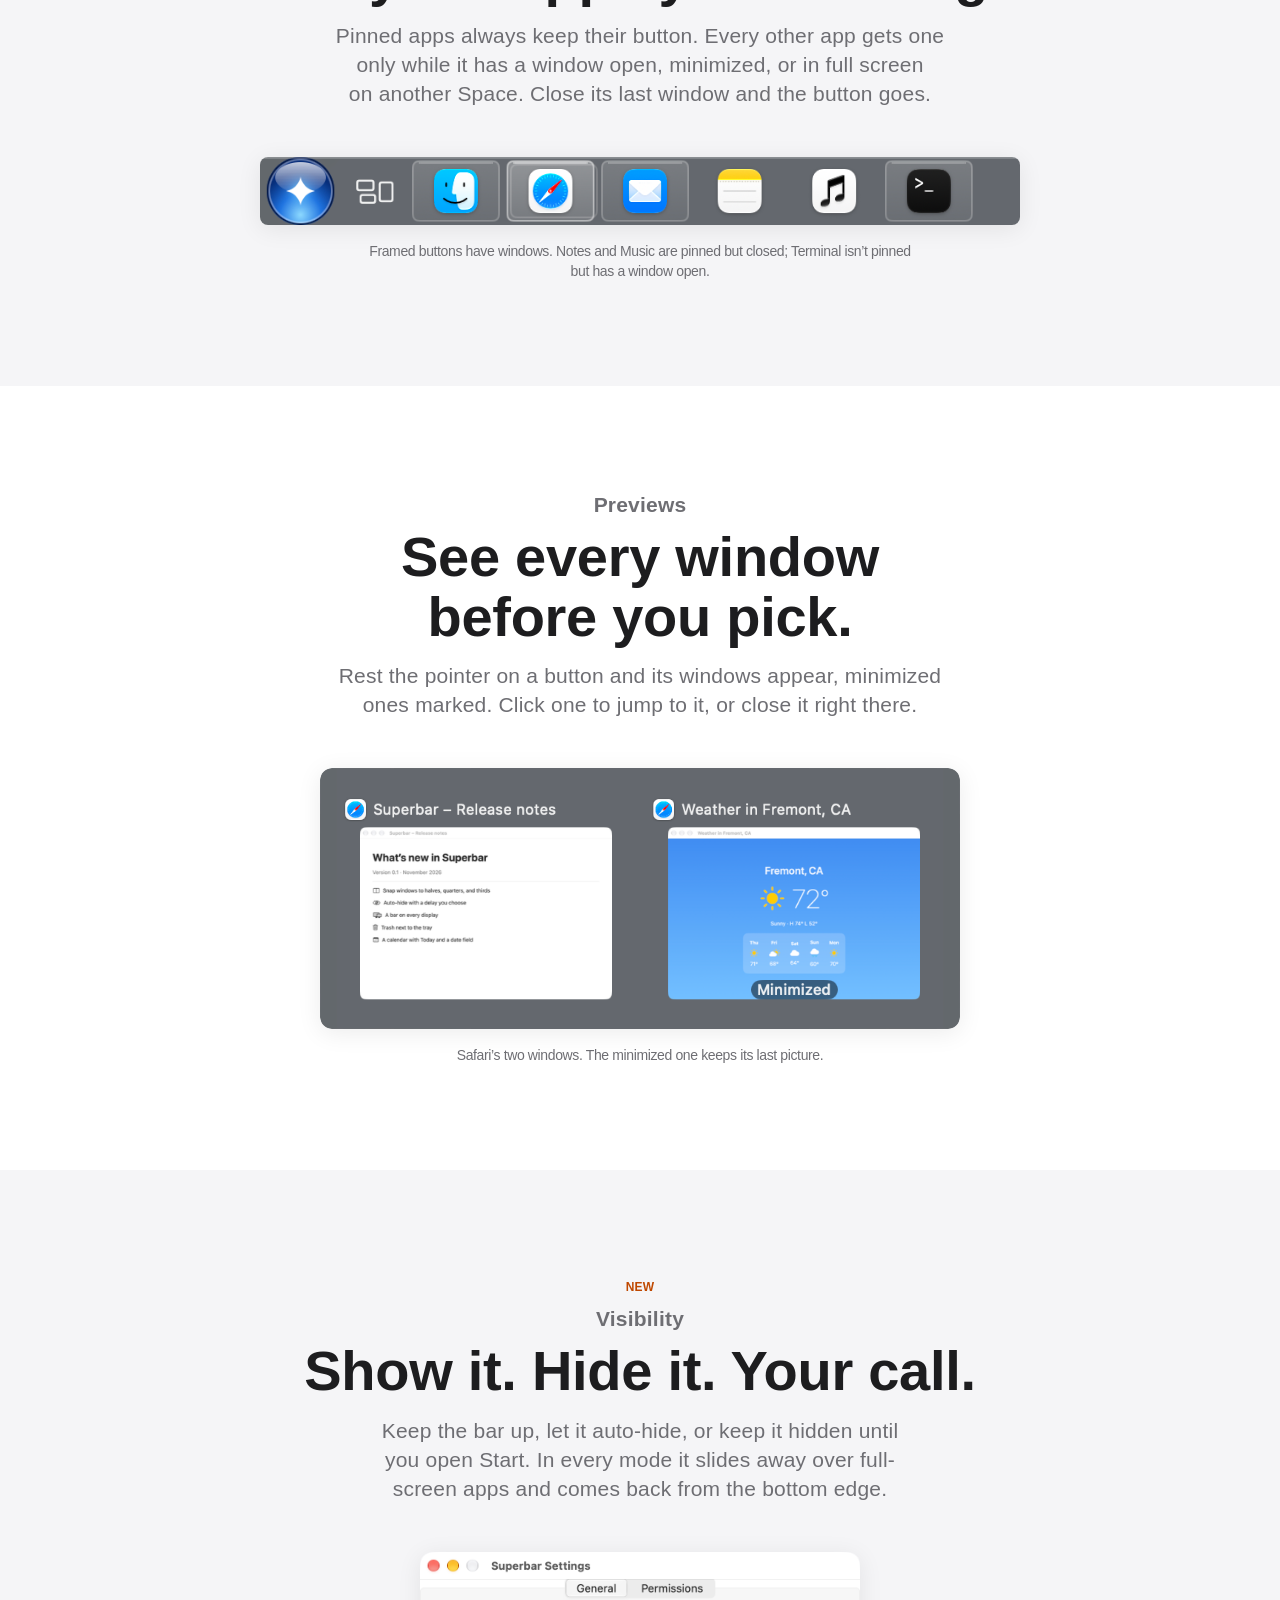
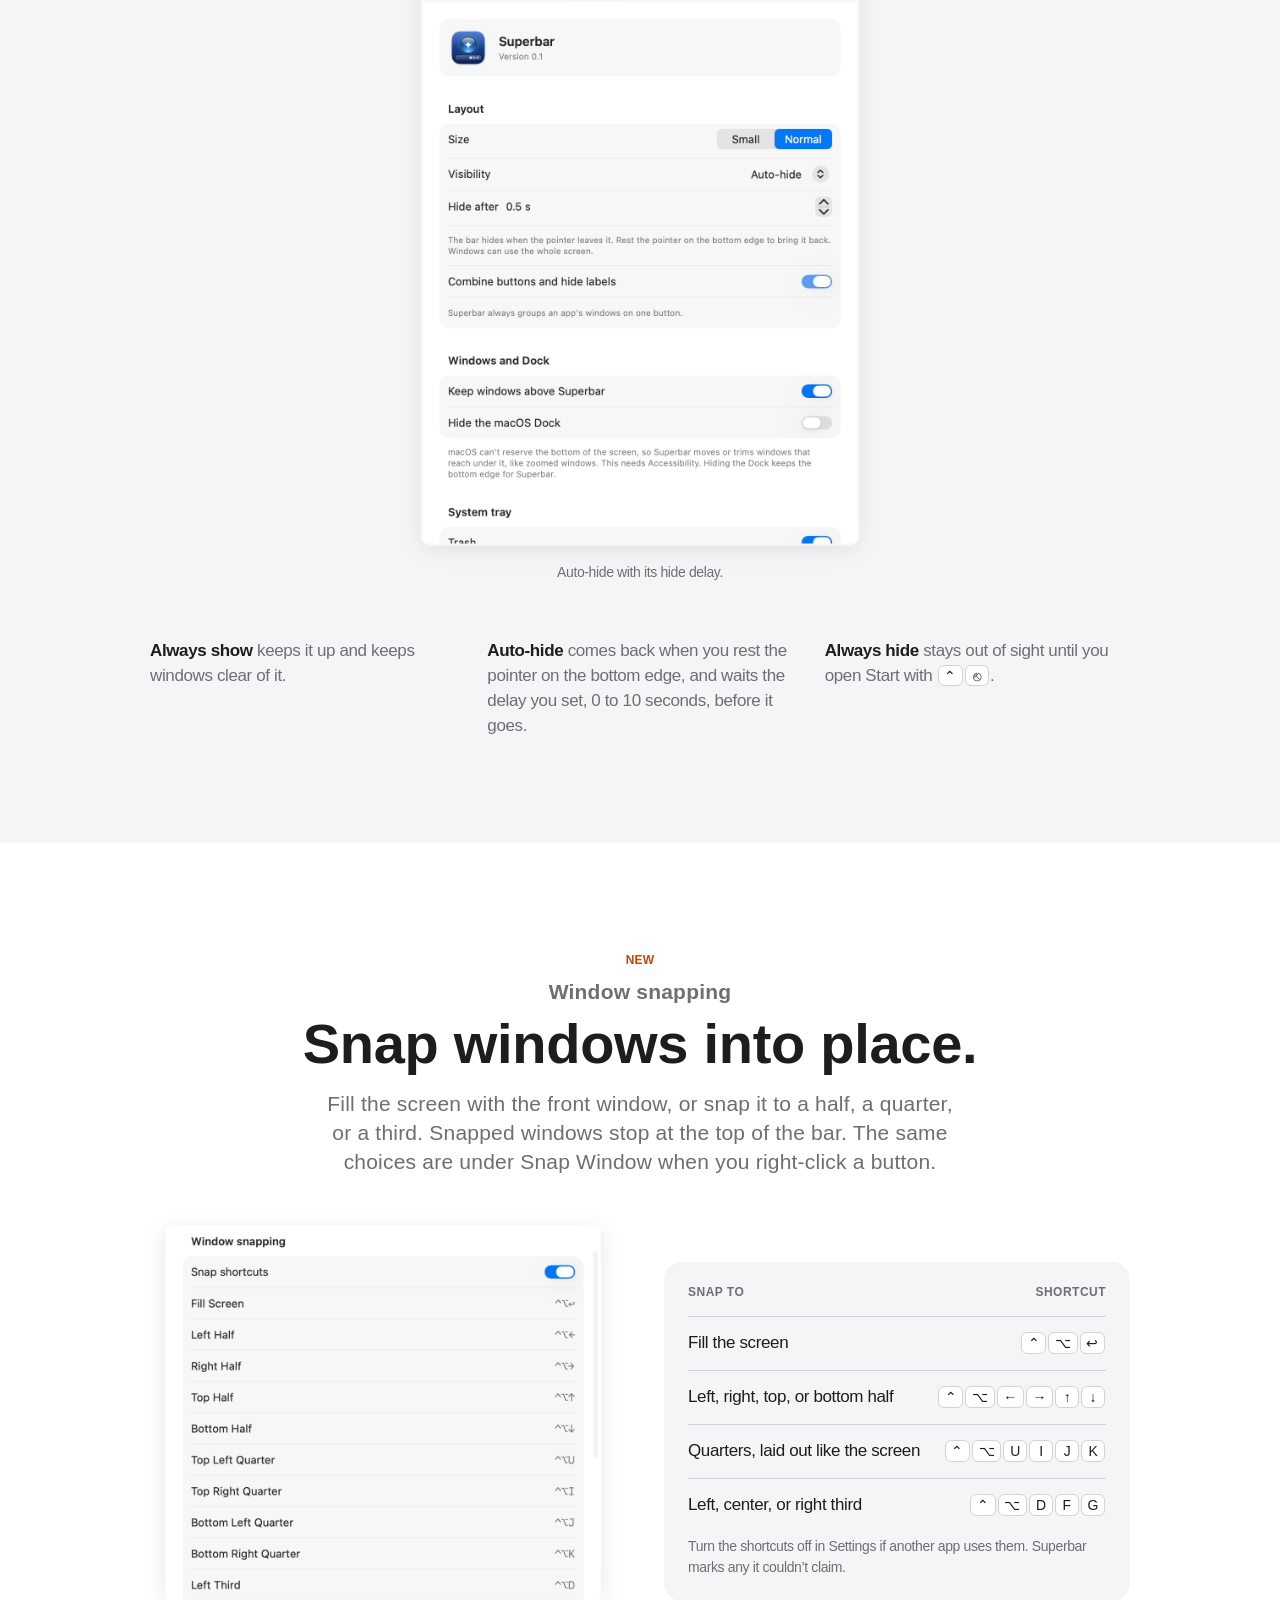
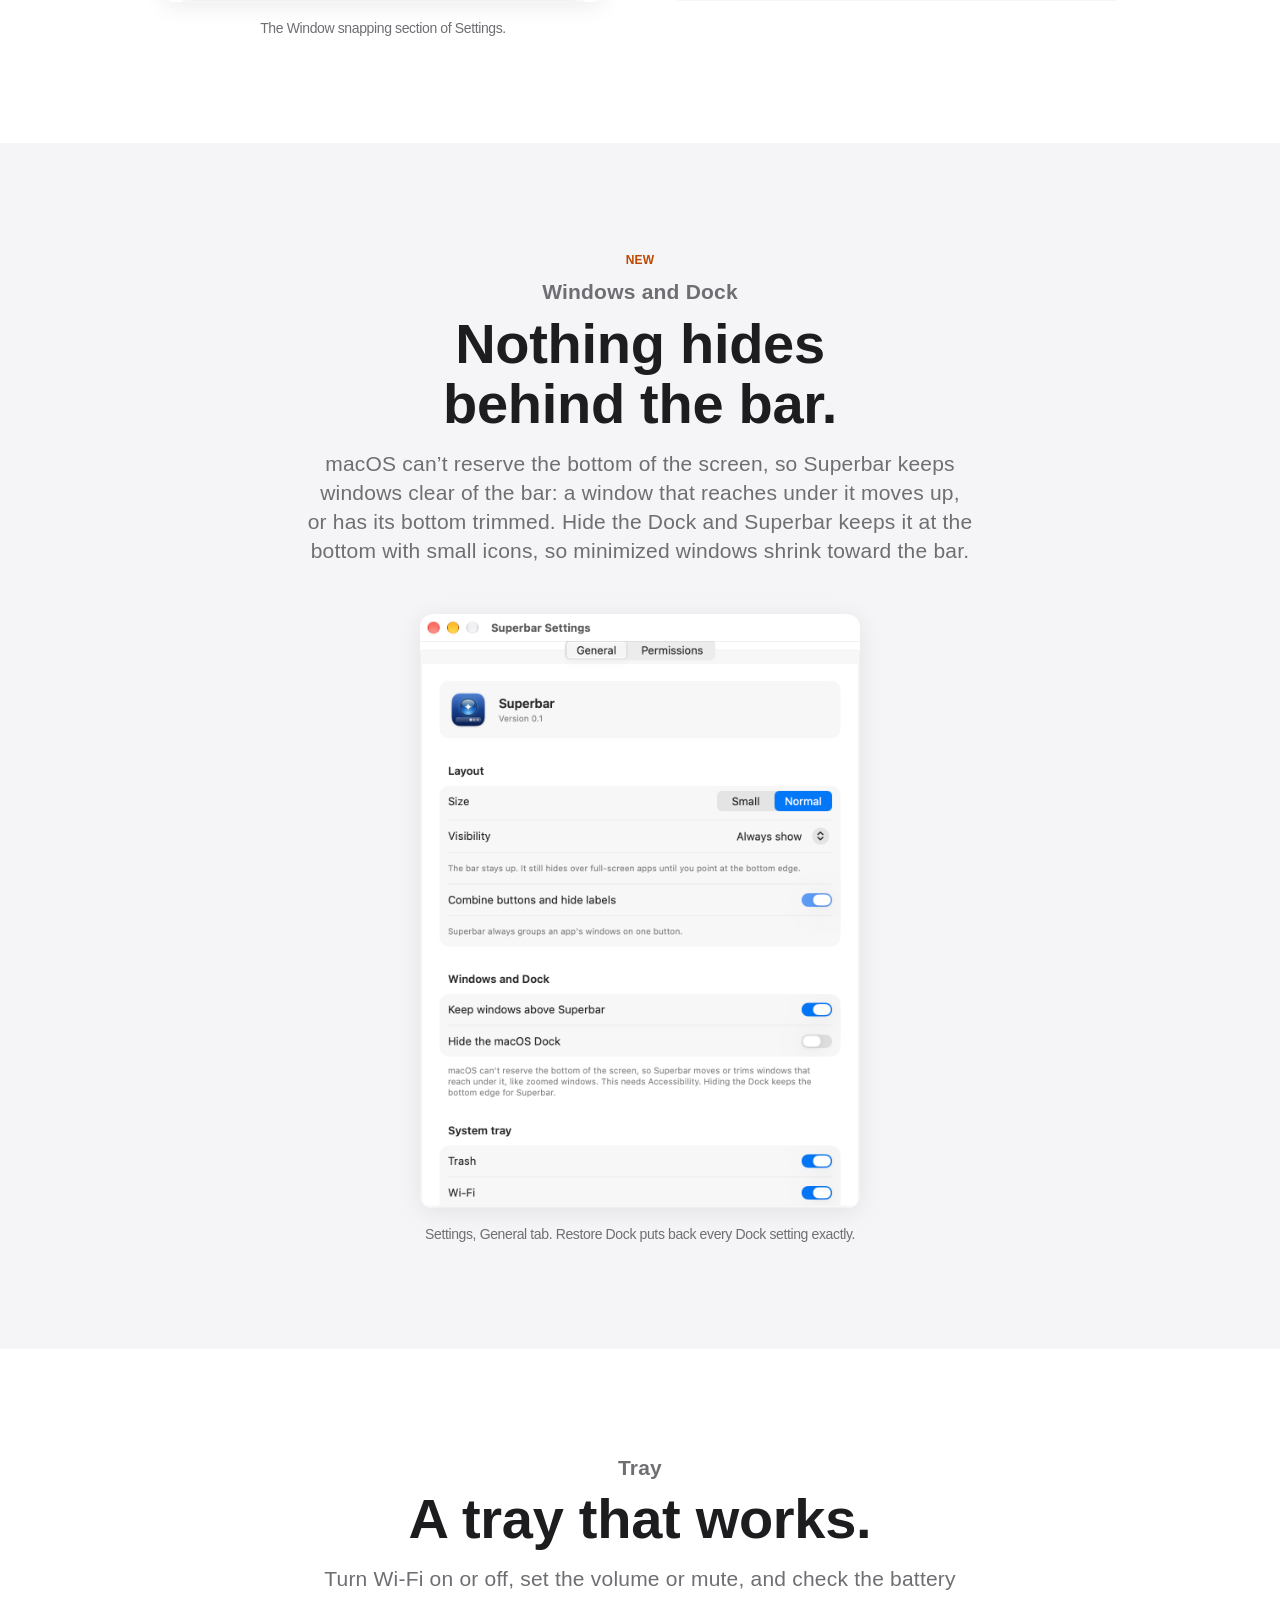
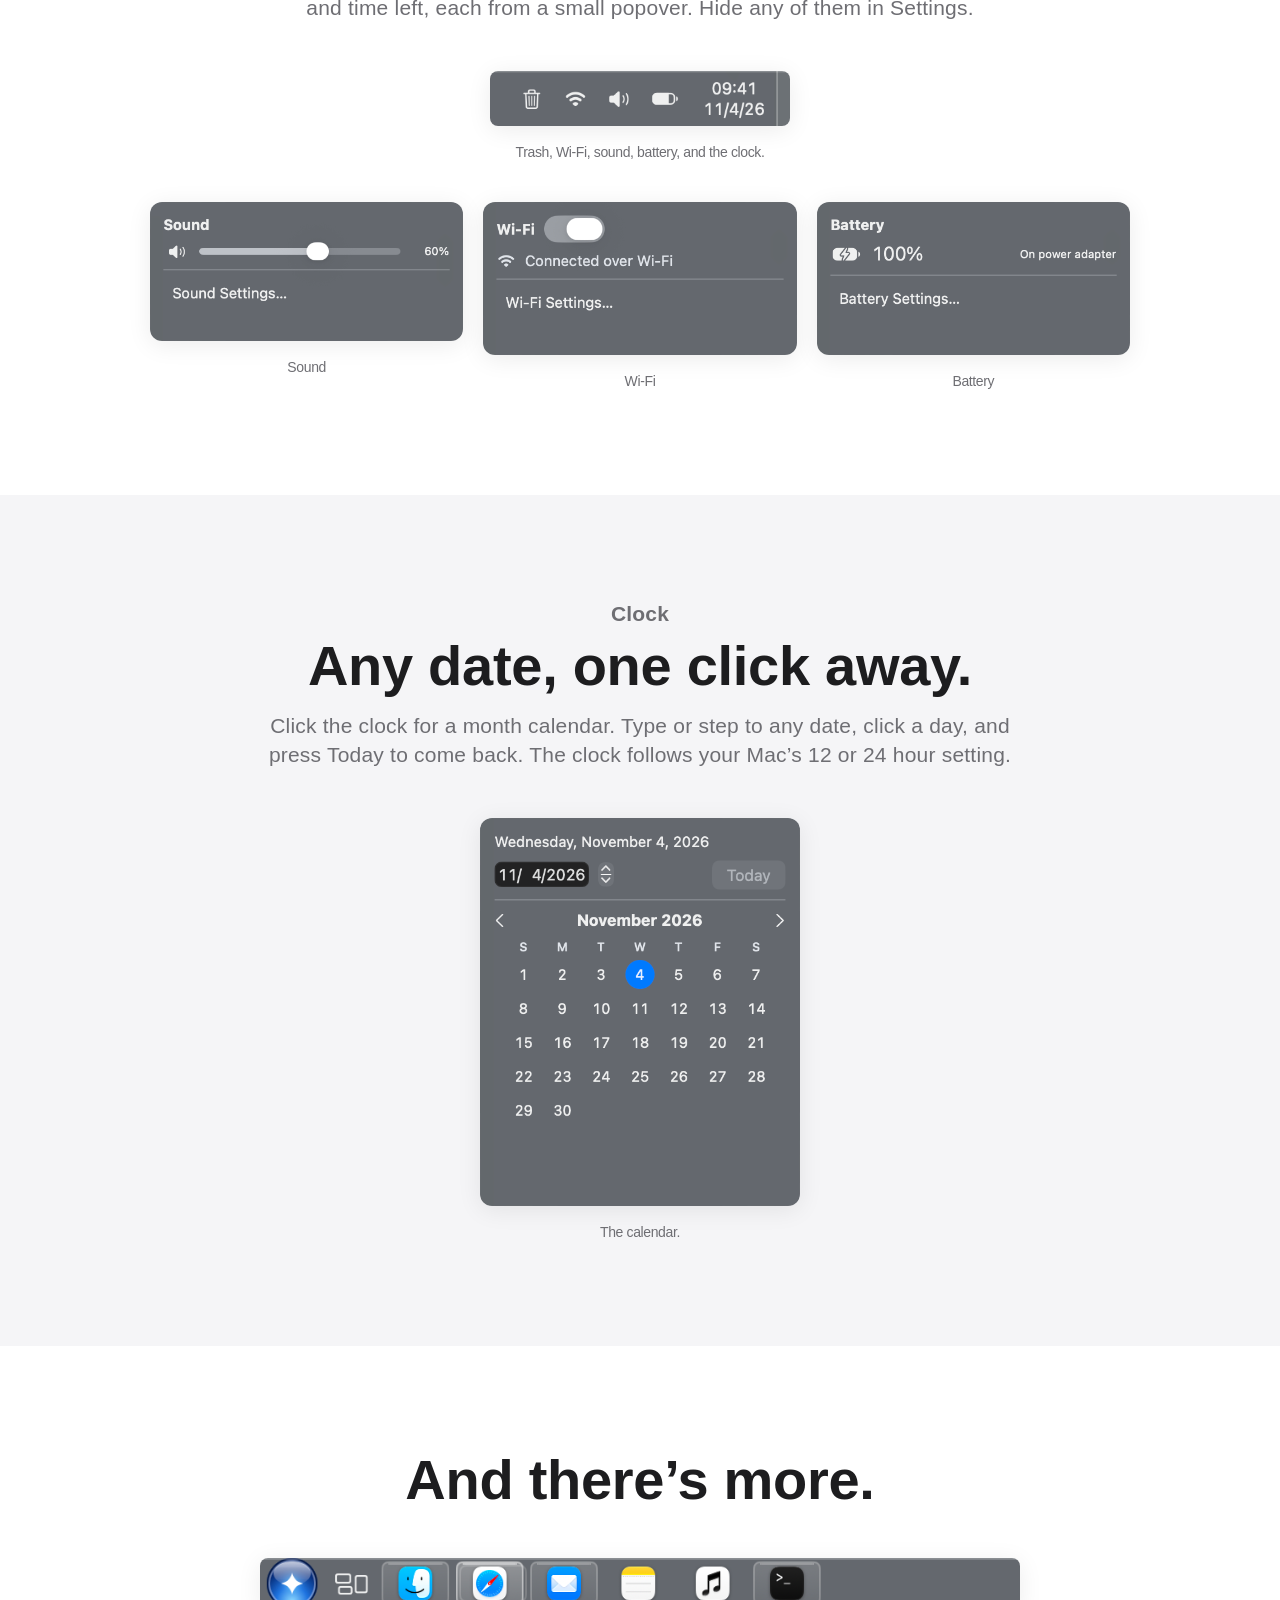
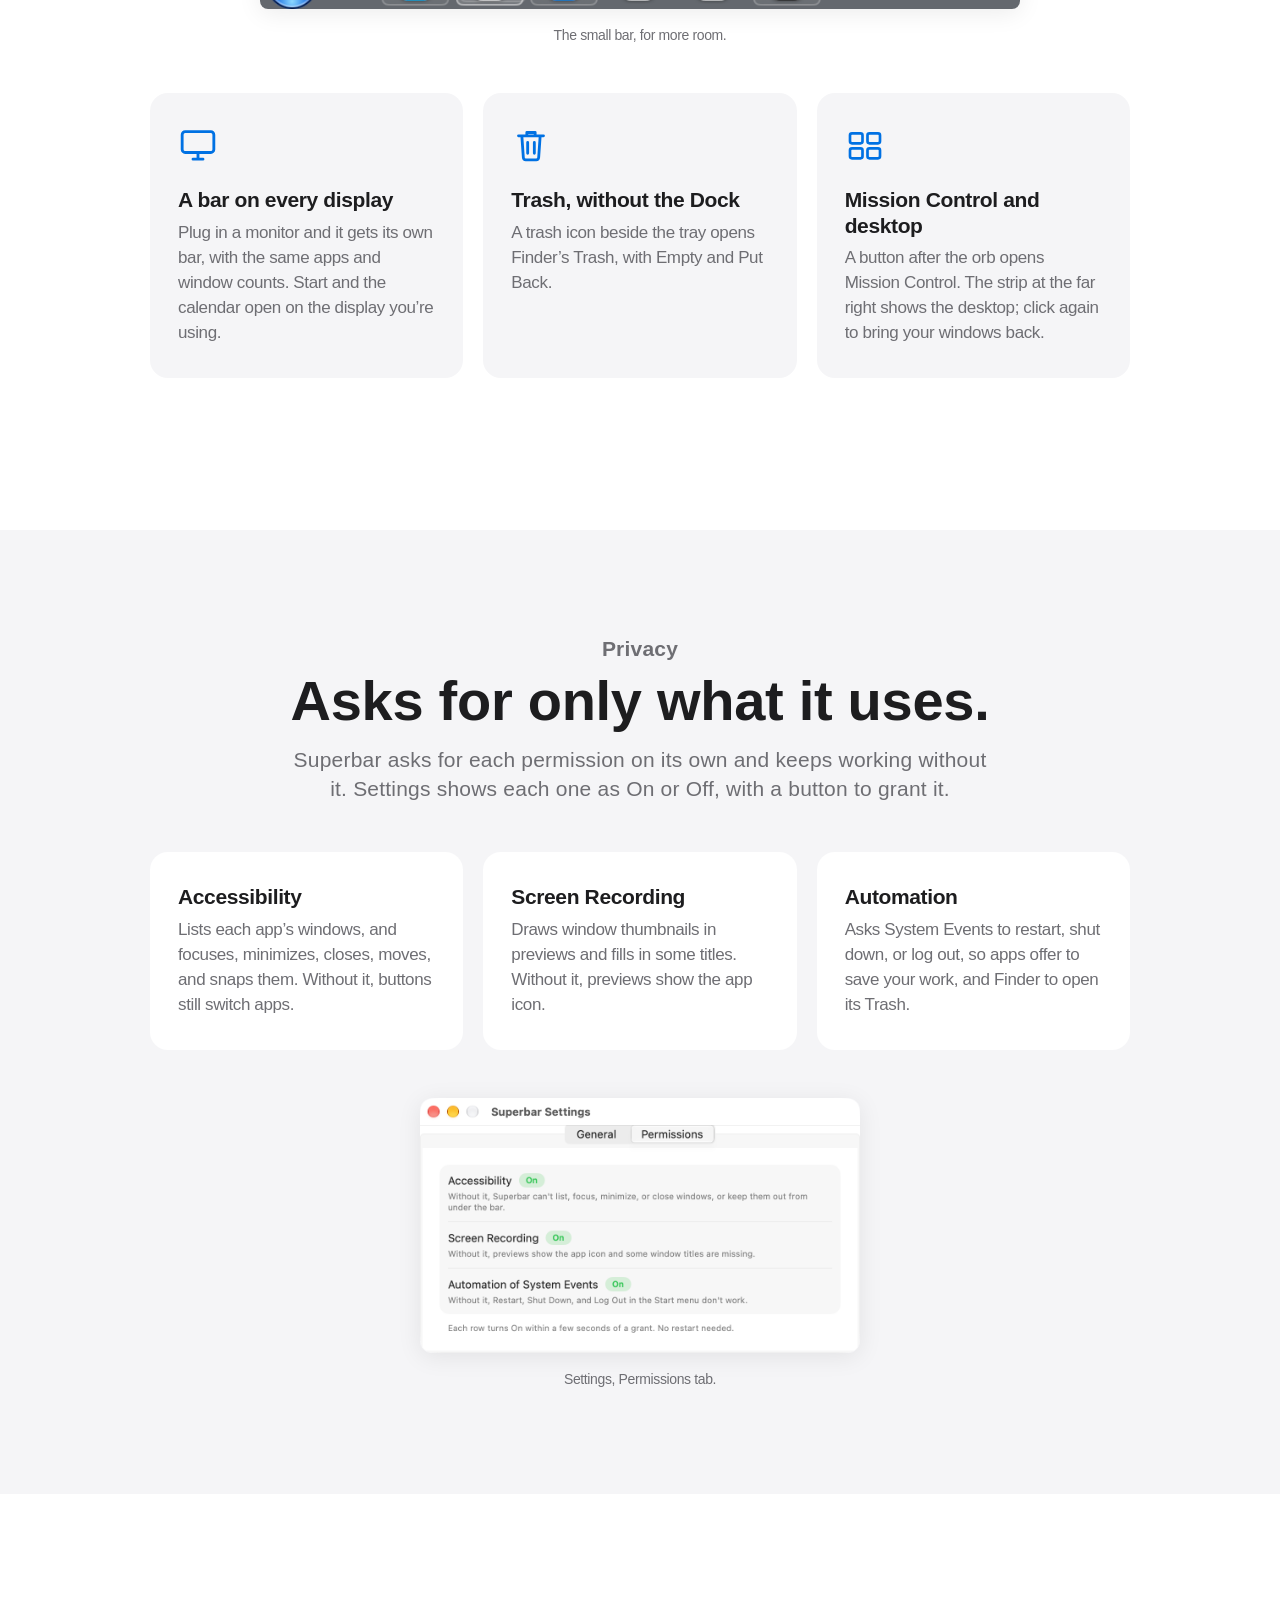
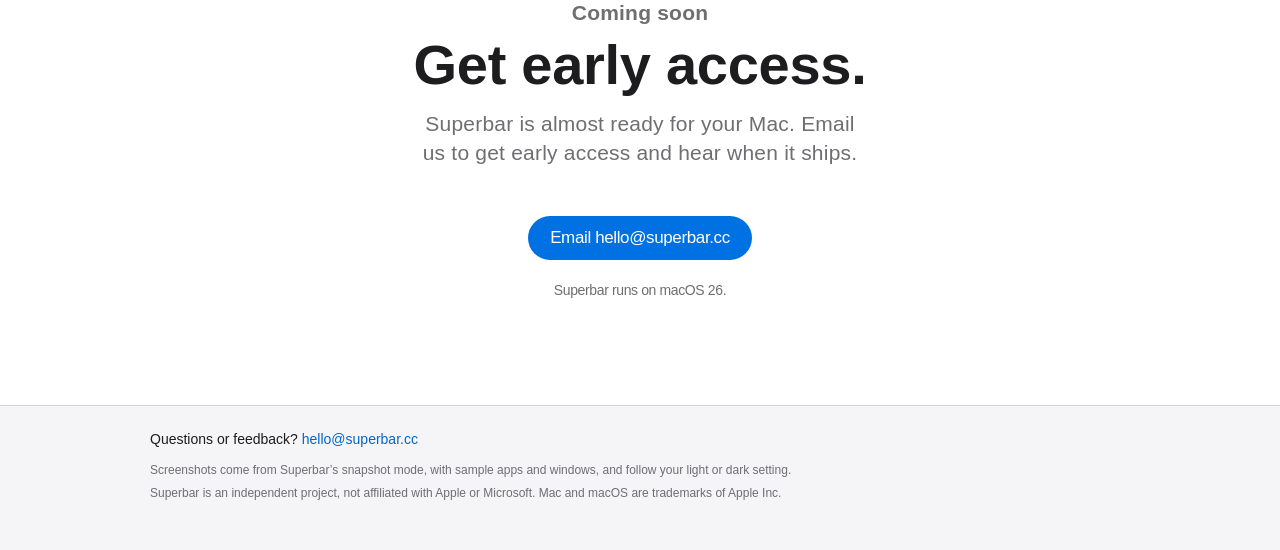
==== commit 44d7fc87: "Website: replace the build steps with Coming soon and an early access email Co-Authored-By: Claude O" ====
--- a/site/index.html
+++ b/site/index.html
@@ -35,7 +35,7 @@
         <a href="#snapping">Snapping</a>
         <a href="#tray">Tray</a>
         <a href="#permissions">Privacy</a>
-        <a class="nav-cta" href="#install">Install</a>
+        <a class="nav-cta" href="#install">Early access</a>
       </nav>
     </div>
   </header>
@@ -48,7 +48,7 @@
         <p class="hero-sub">The taskbar your Mac never had.</p>
         <p class="hero-lede">A Start menu that searches as you type, one button per app with window previews, snapping, a tray, and a clock. Along the bottom of every display.</p>
         <div class="ctas">
-          <a class="btn" href="#install">Build from source</a>
+          <a class="btn" href="#install">Get early access</a>
           <a class="more-link" href="#start">See the features</a>
           <a class="more-link" id="repo-link" href="#" hidden>View on GitHub</a>
         </div>
@@ -280,22 +280,14 @@
     <section class="band" id="install" aria-labelledby="install-title">
       <div class="wrap">
         <header class="band-head">
-          <p class="eyebrow">Install</p>
-          <h2 id="install-title">Build it in a minute.</h2>
-          <p class="lede">You need a Mac on macOS 26 and Apple’s command line tools (Xcode works too). Clone the repository, then from its folder:</p>
-        </header>
-        <ol class="steps">
-          <li>
-            <p>Install Apple’s command line tools, if you don’t have them.</p>
-            <div class="code"><code>xcode-select --install</code><button class="copy" data-copy="xcode-select --install">Copy</button></div>
-          </li>
-          <li>
-            <p>Build Superbar, install it to <code>~/Applications</code>, and open it.</p>
-            <div class="code"><code>./build.sh --open</code><button class="copy" data-copy="./build.sh --open">Copy</button></div>
-          </li>
-          <li><p>Grant Accessibility when Superbar asks. Each row in Settings turns On within a few seconds.</p></li>
-          <li><p>Optional: turn on <em>Hide the macOS Dock</em> in Settings. <em>Restore Dock</em> puts it back.</p></li>
-        </ol>
+          <p class="eyebrow">Coming soon</p>
+          <h2 id="install-title">Get early access.</h2>
+          <p class="lede">Superbar is almost ready for your Mac. Email us to get early access and hear when it ships.</p>
+        </header>
+        <div class="ctas">
+          <a class="btn" href="mailto:hello@superbar.cc?subject=Superbar%20early%20access">Email hello@superbar.cc</a>
+        </div>
+        <p class="note-center">Superbar runs on macOS 26.</p>
       </div>
     </section>
   </main>
--- a/site/assets/style.css
+++ b/site/assets/style.css
@@ -149,6 +149,8 @@
 .copy { border: 0; background: var(--btn); color: #fff; border-radius: 980px; padding: 4px 14px; font-size: 13px; cursor: pointer; flex: none; }
 .copy:hover { background: var(--btn-hover); }
 
+.note-center { margin: 20px 0 0; font-size: 14px; color: var(--muted); }
+
 /* Footer */
 .footer { background: var(--bg-alt); border-top: 1px solid var(--line); padding: 24px 0 40px; }
 .footer .contact { font-size: 14px; color: var(--text); margin-bottom: 14px; }
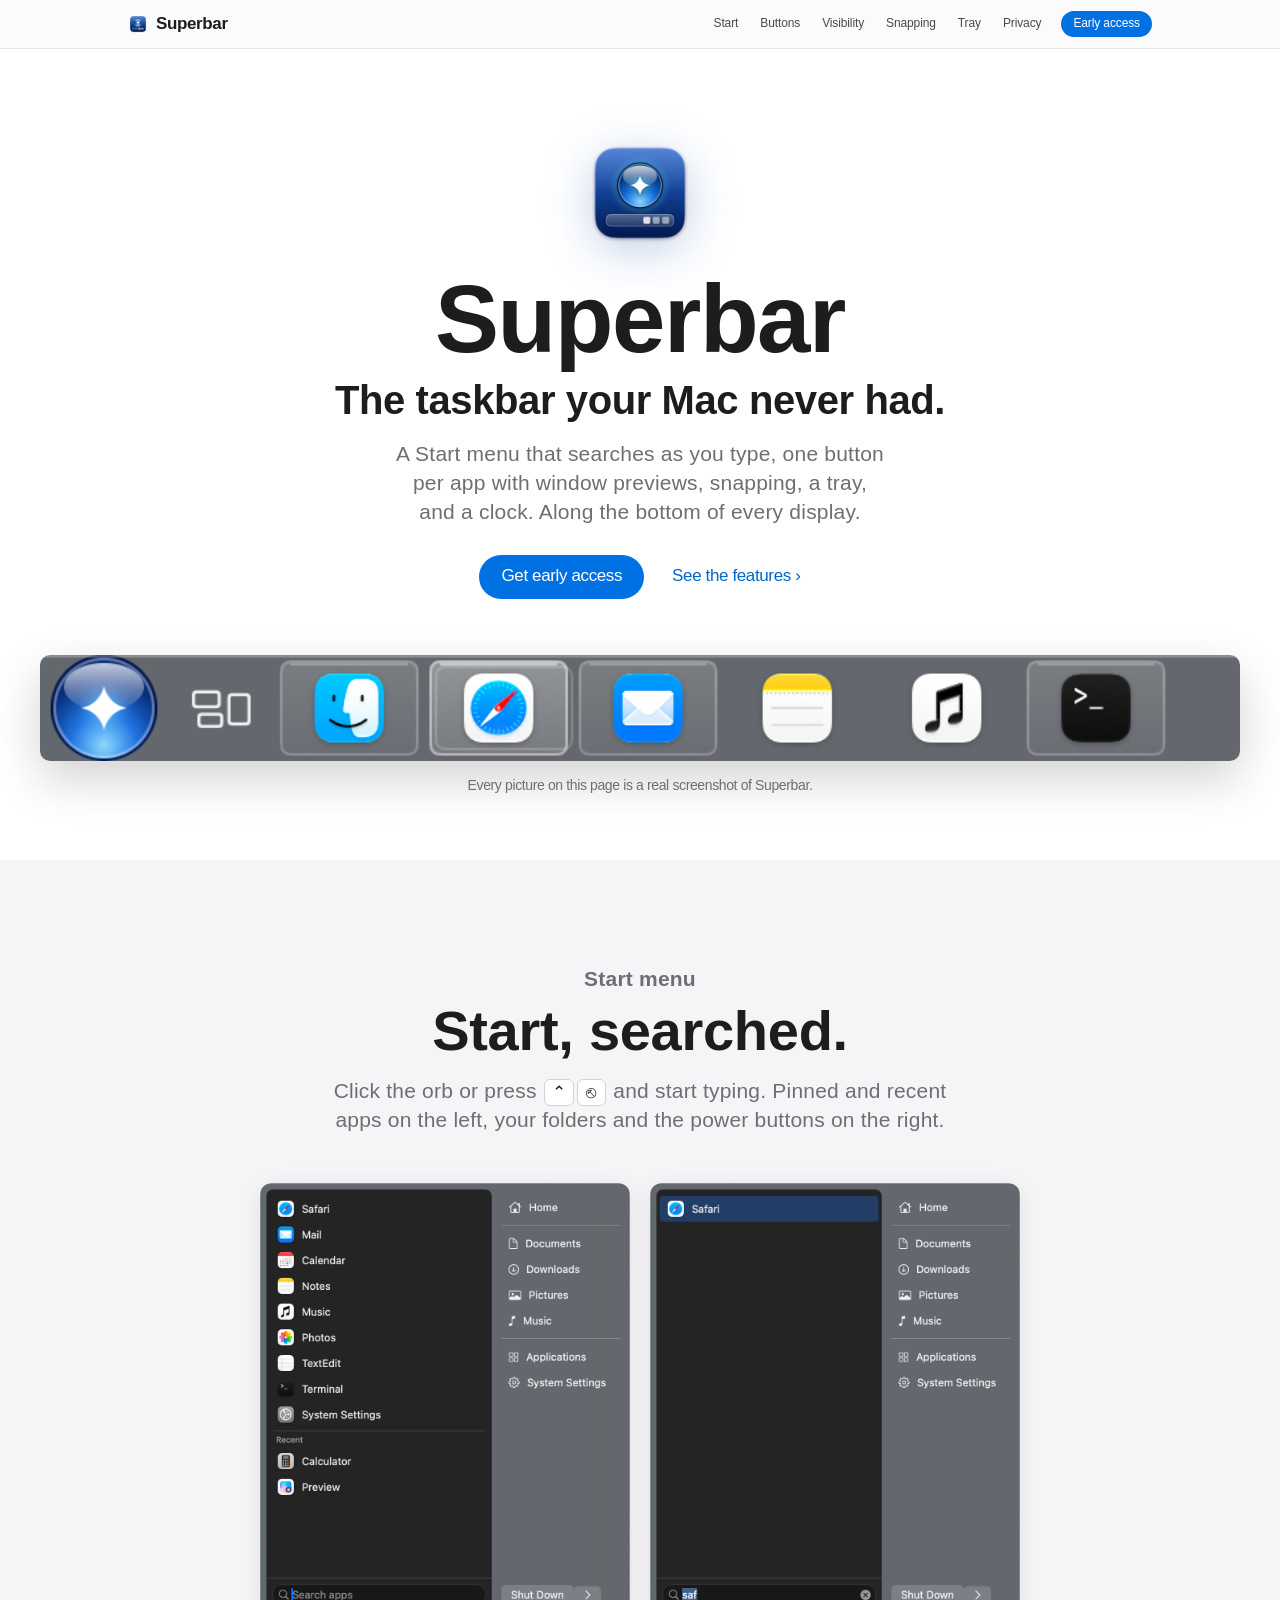
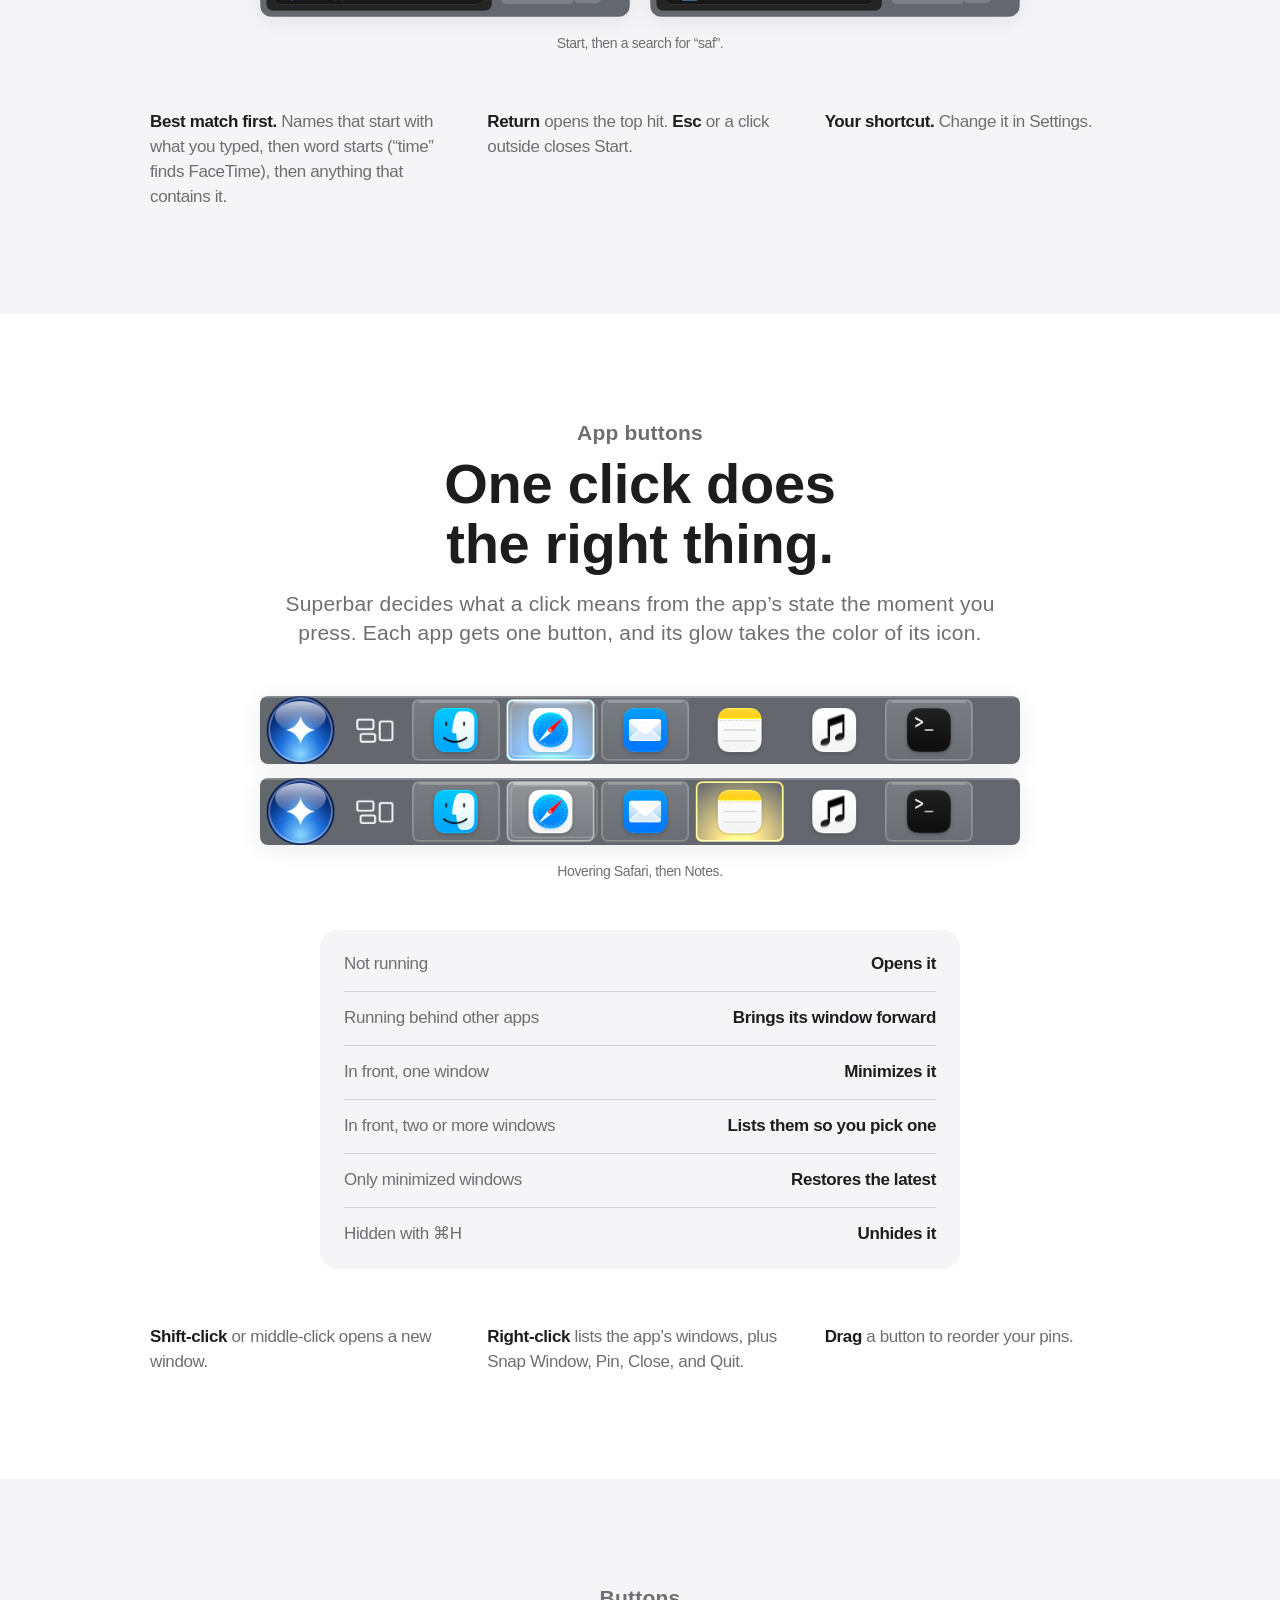
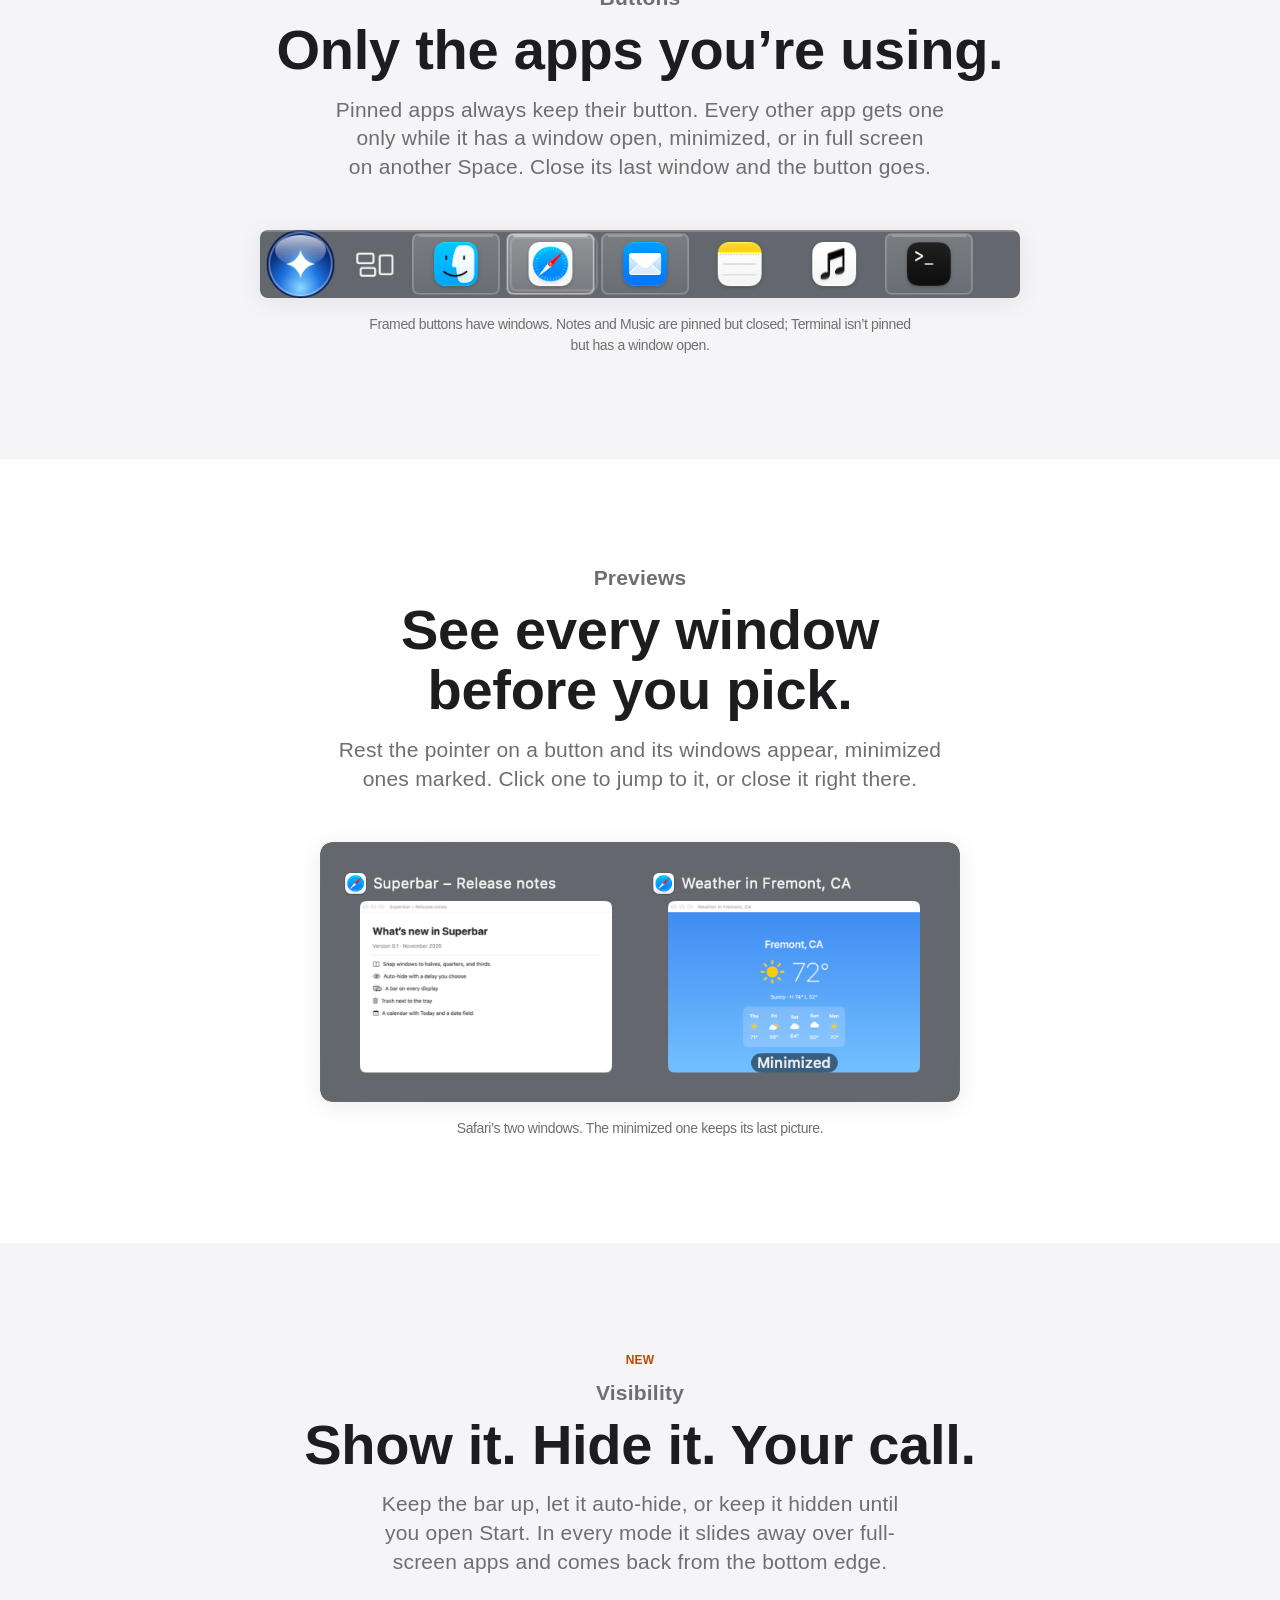
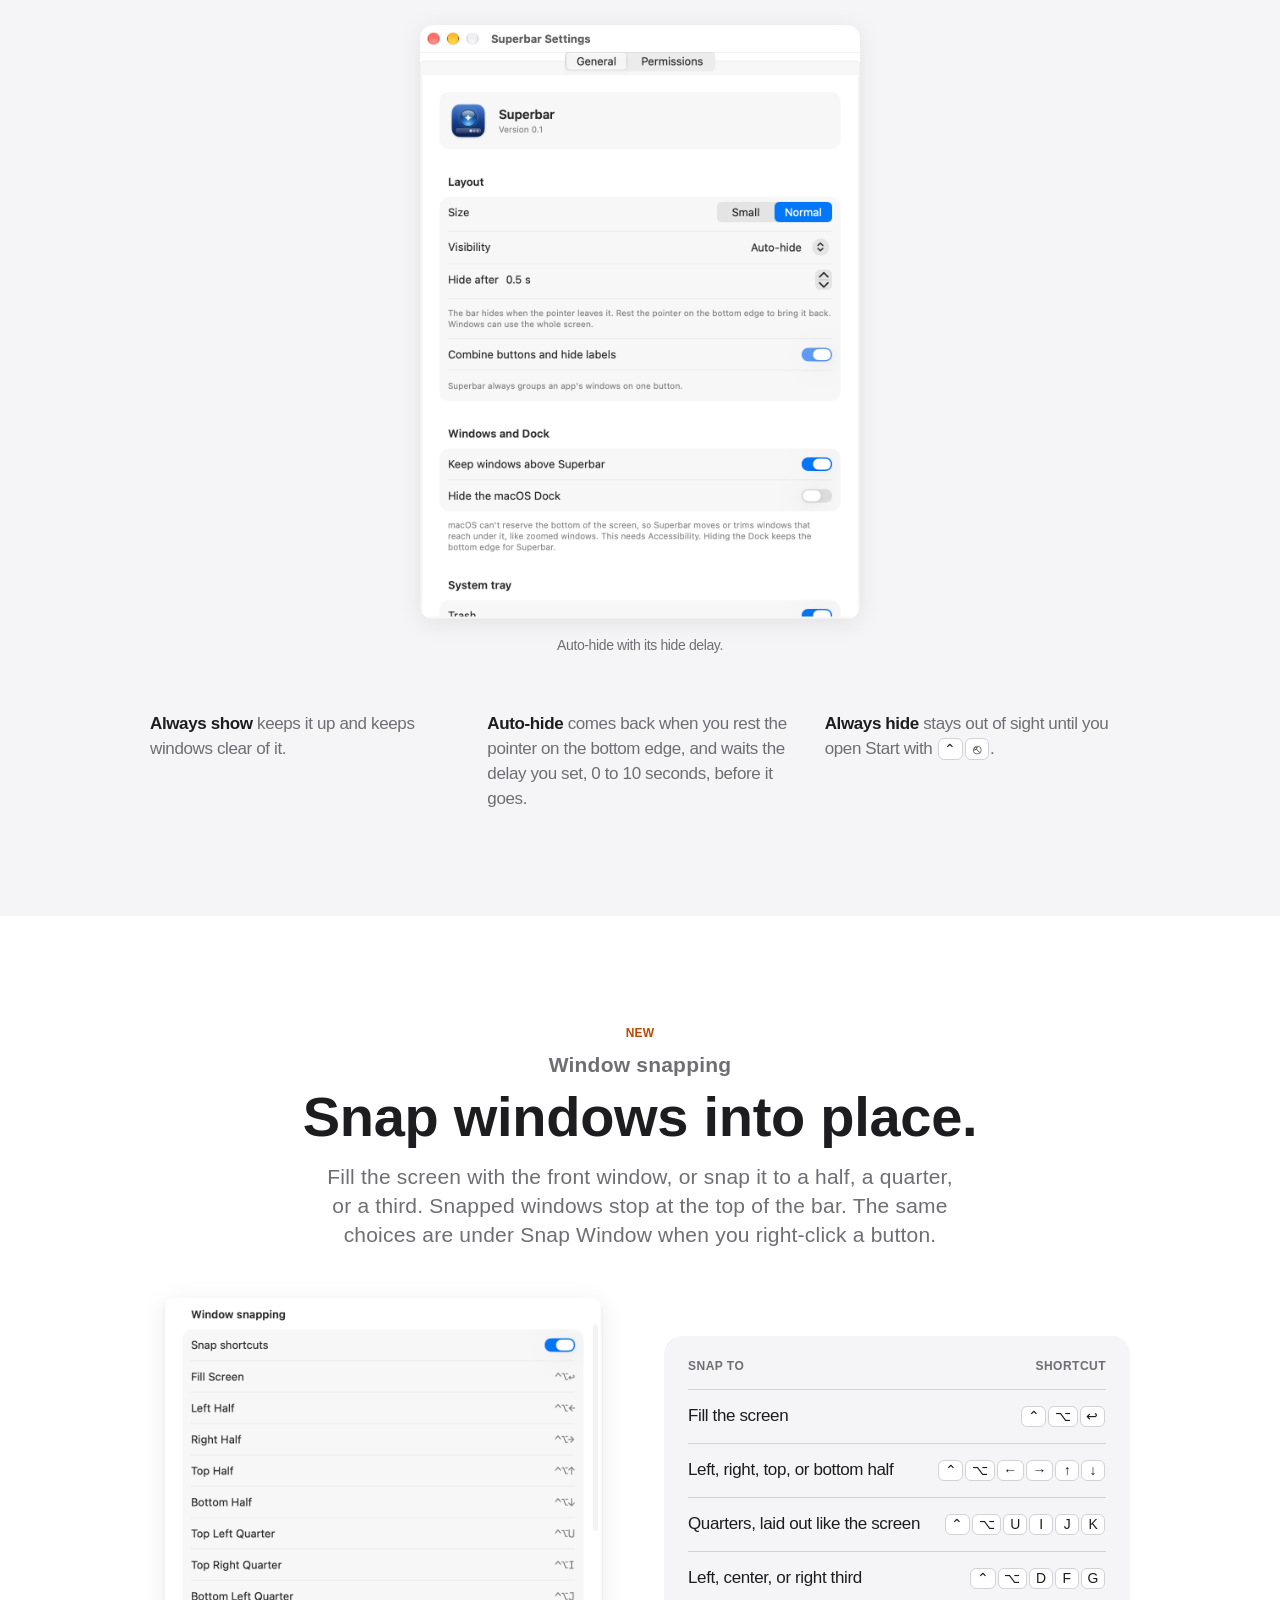
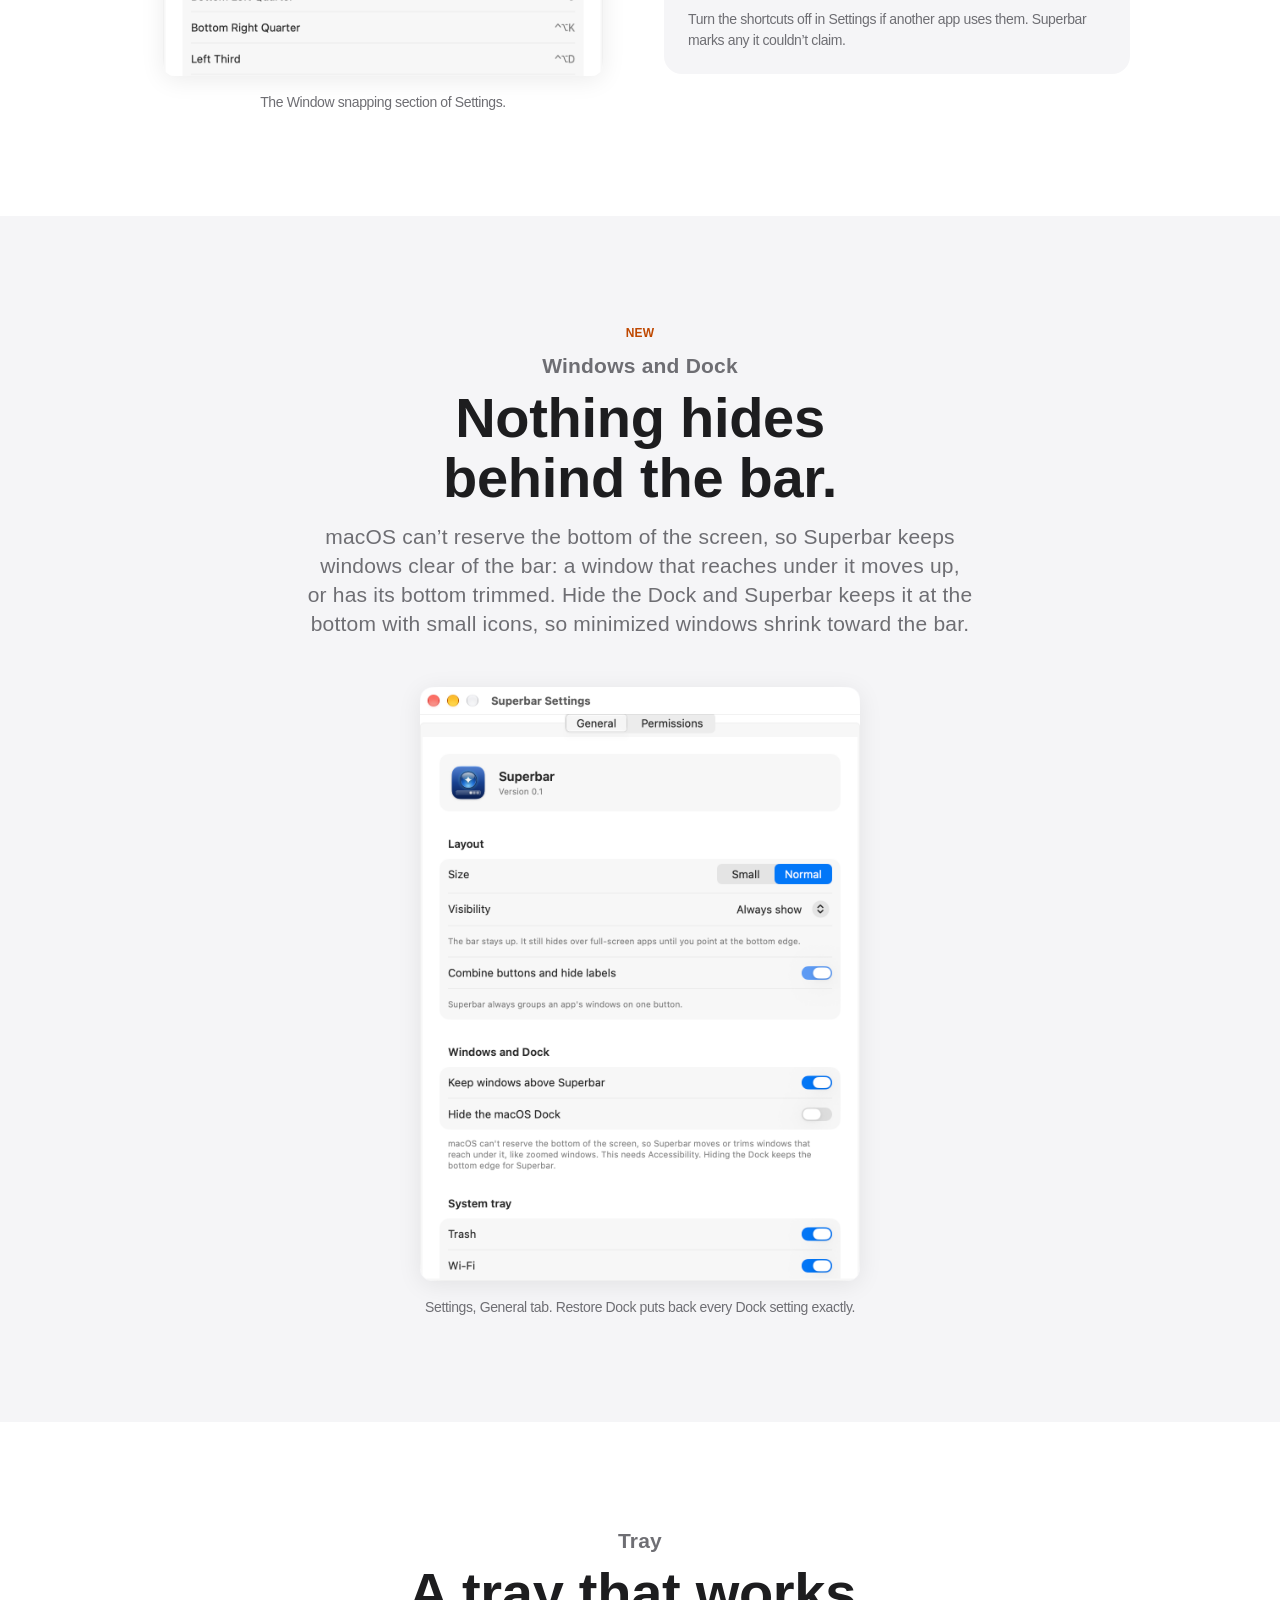
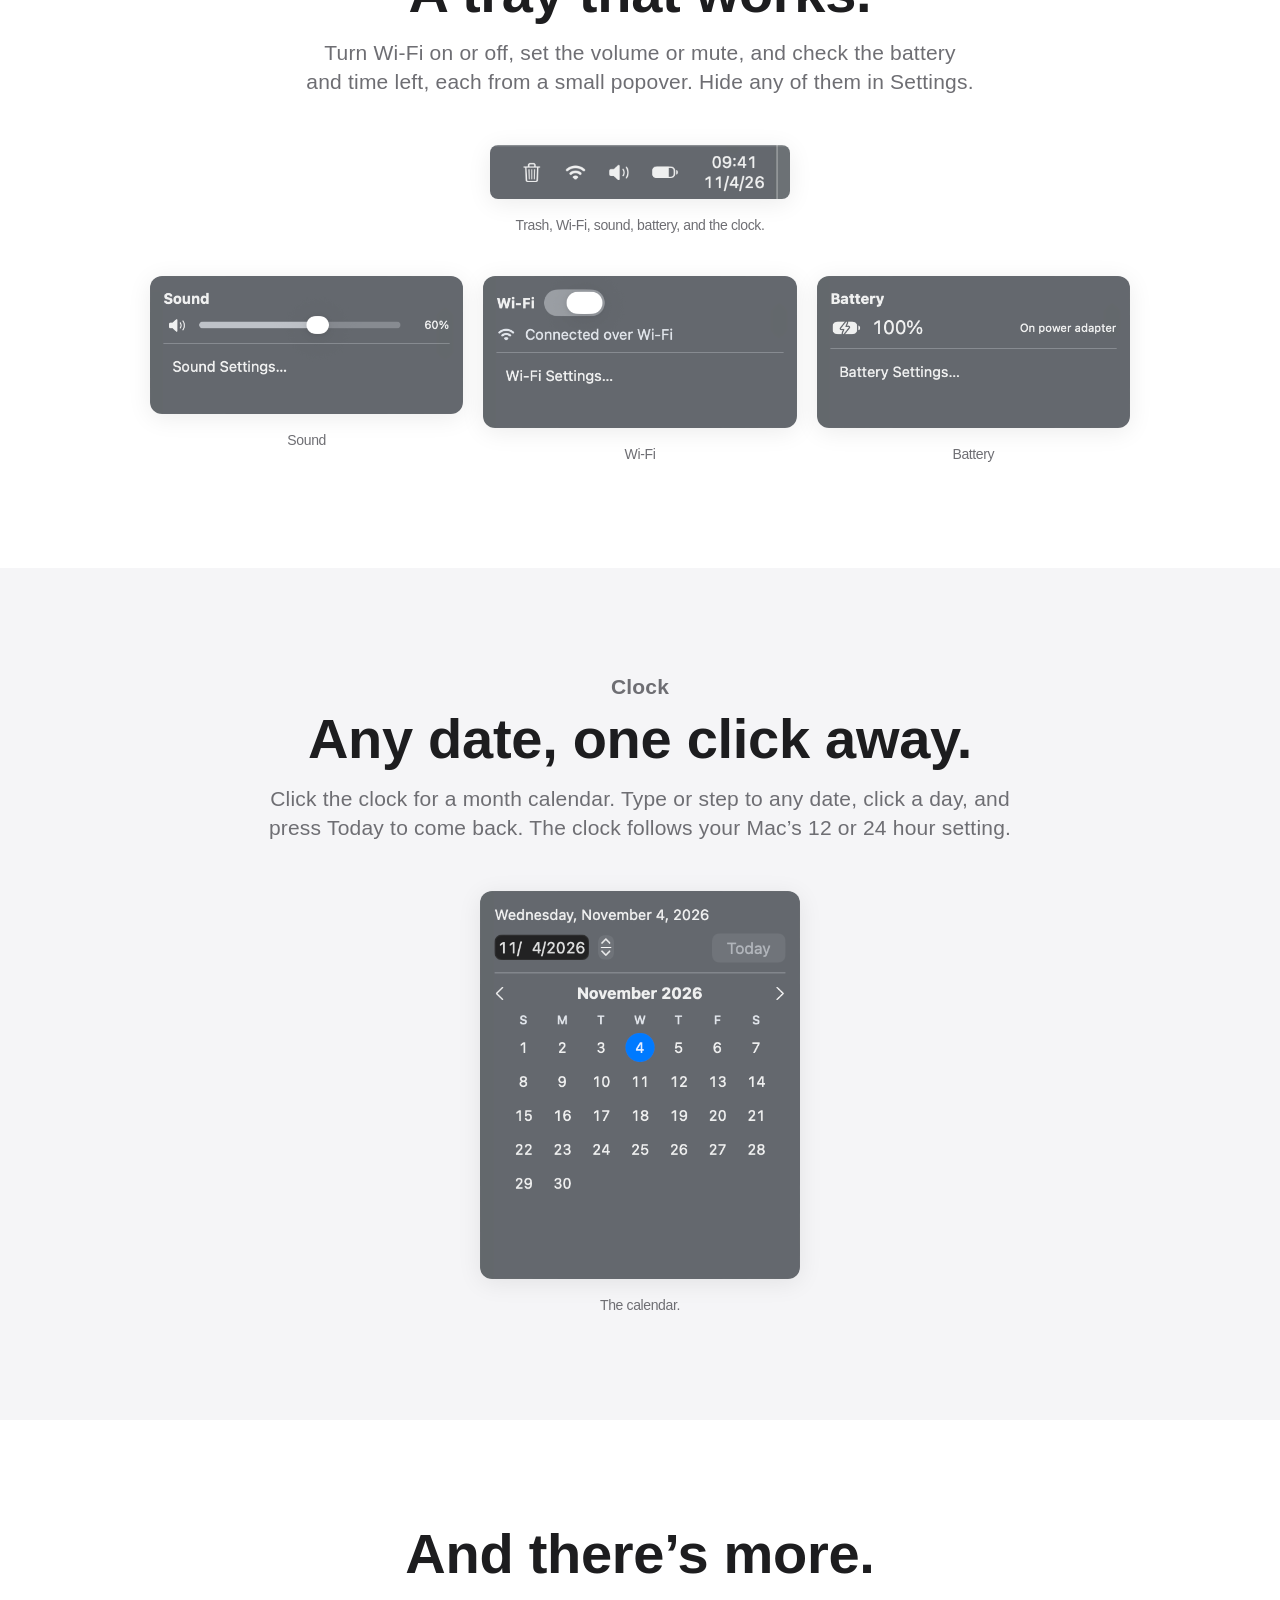
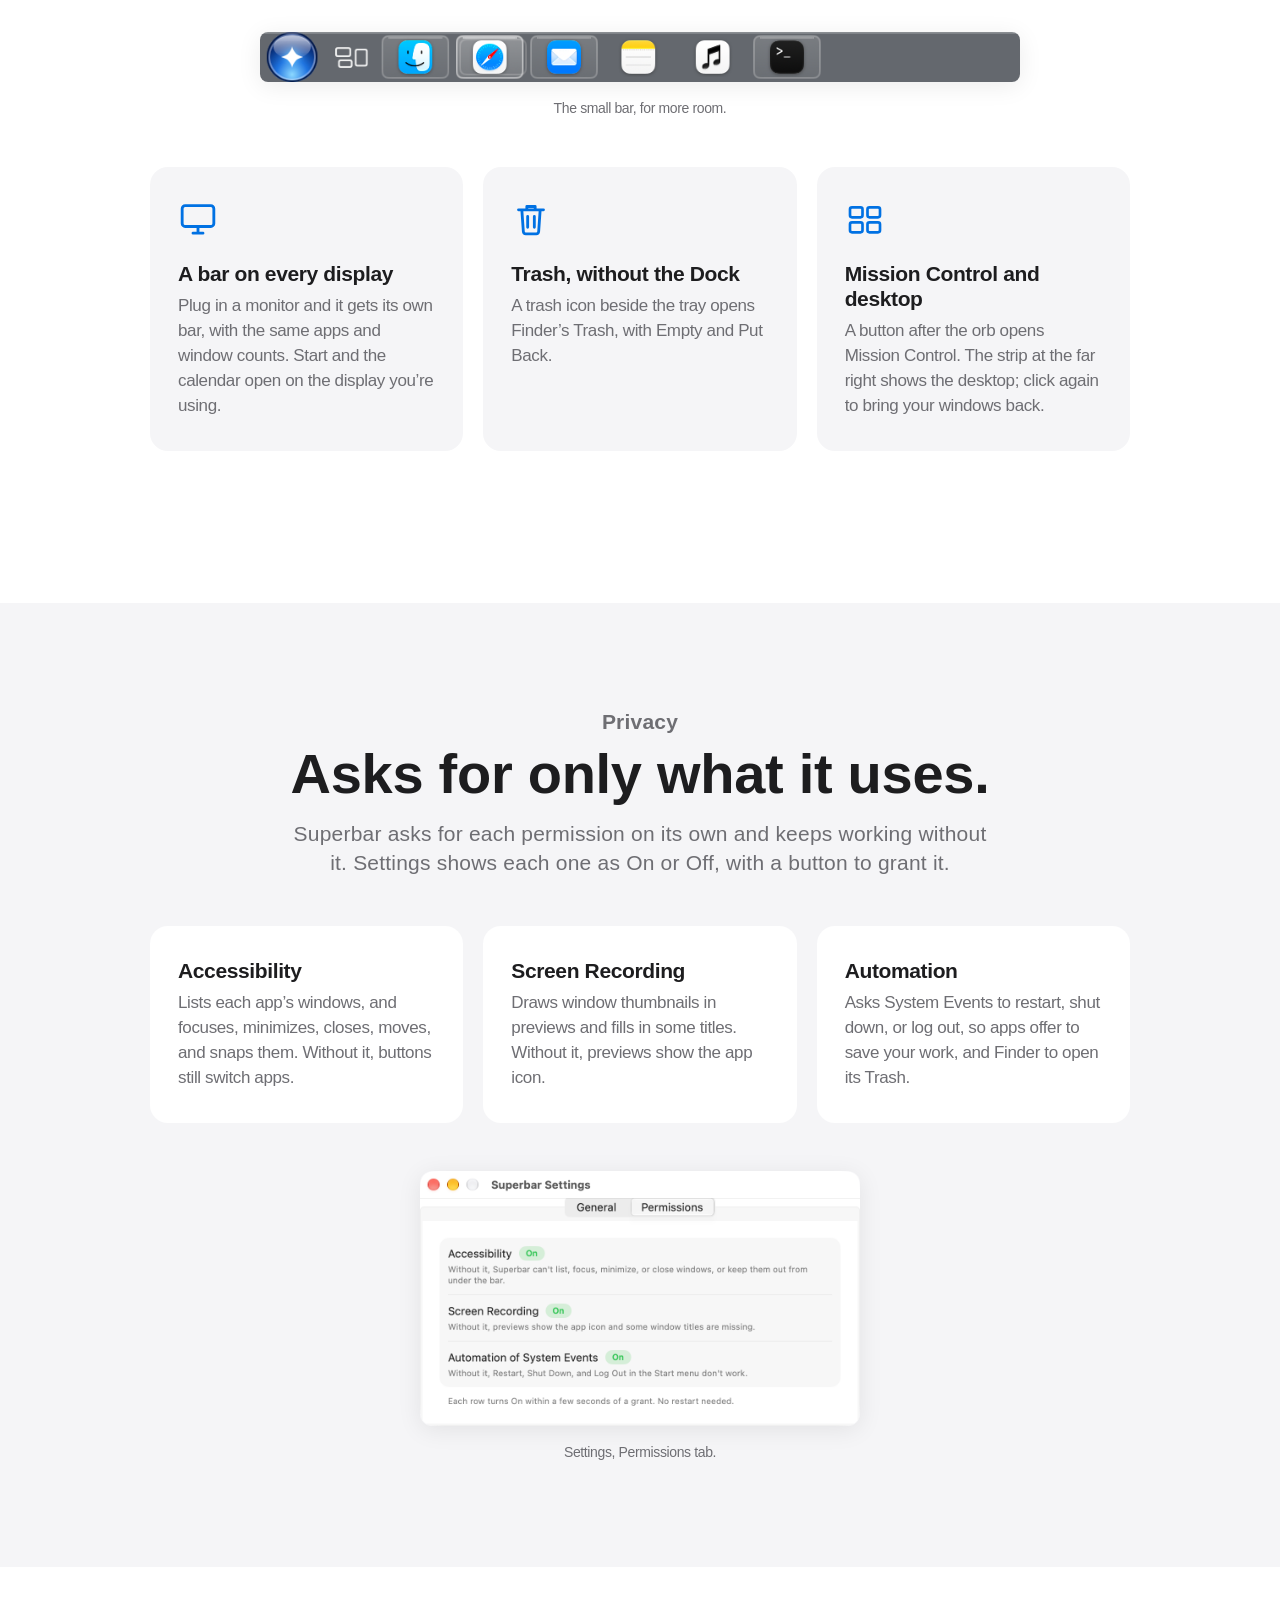
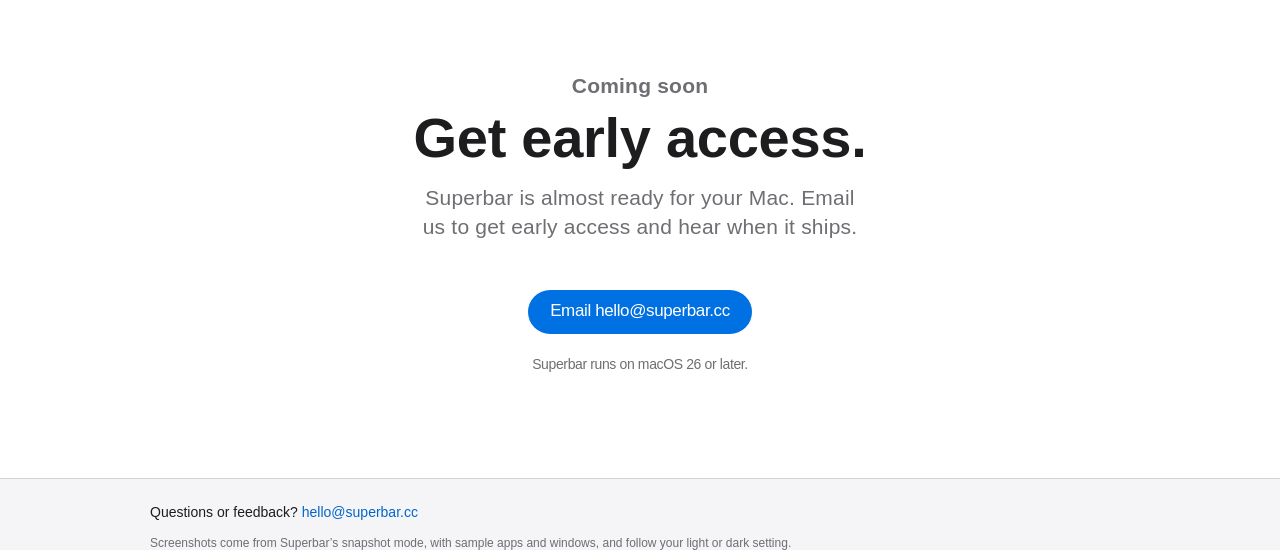
==== commit 7a6b811f: "Website: say Superbar runs on macOS 26 or later Co-Authored-By: Claude Opus 5.5 <noreply@anthropic.c" ====
--- a/site/index.html
+++ b/site/index.html
@@ -287,7 +287,7 @@
         <div class="ctas">
           <a class="btn" href="mailto:hello@superbar.cc?subject=Superbar%20early%20access">Email hello@superbar.cc</a>
         </div>
-        <p class="note-center">Superbar runs on macOS 26.</p>
+        <p class="note-center">Superbar runs on macOS 26 or later.</p>
       </div>
     </section>
   </main>
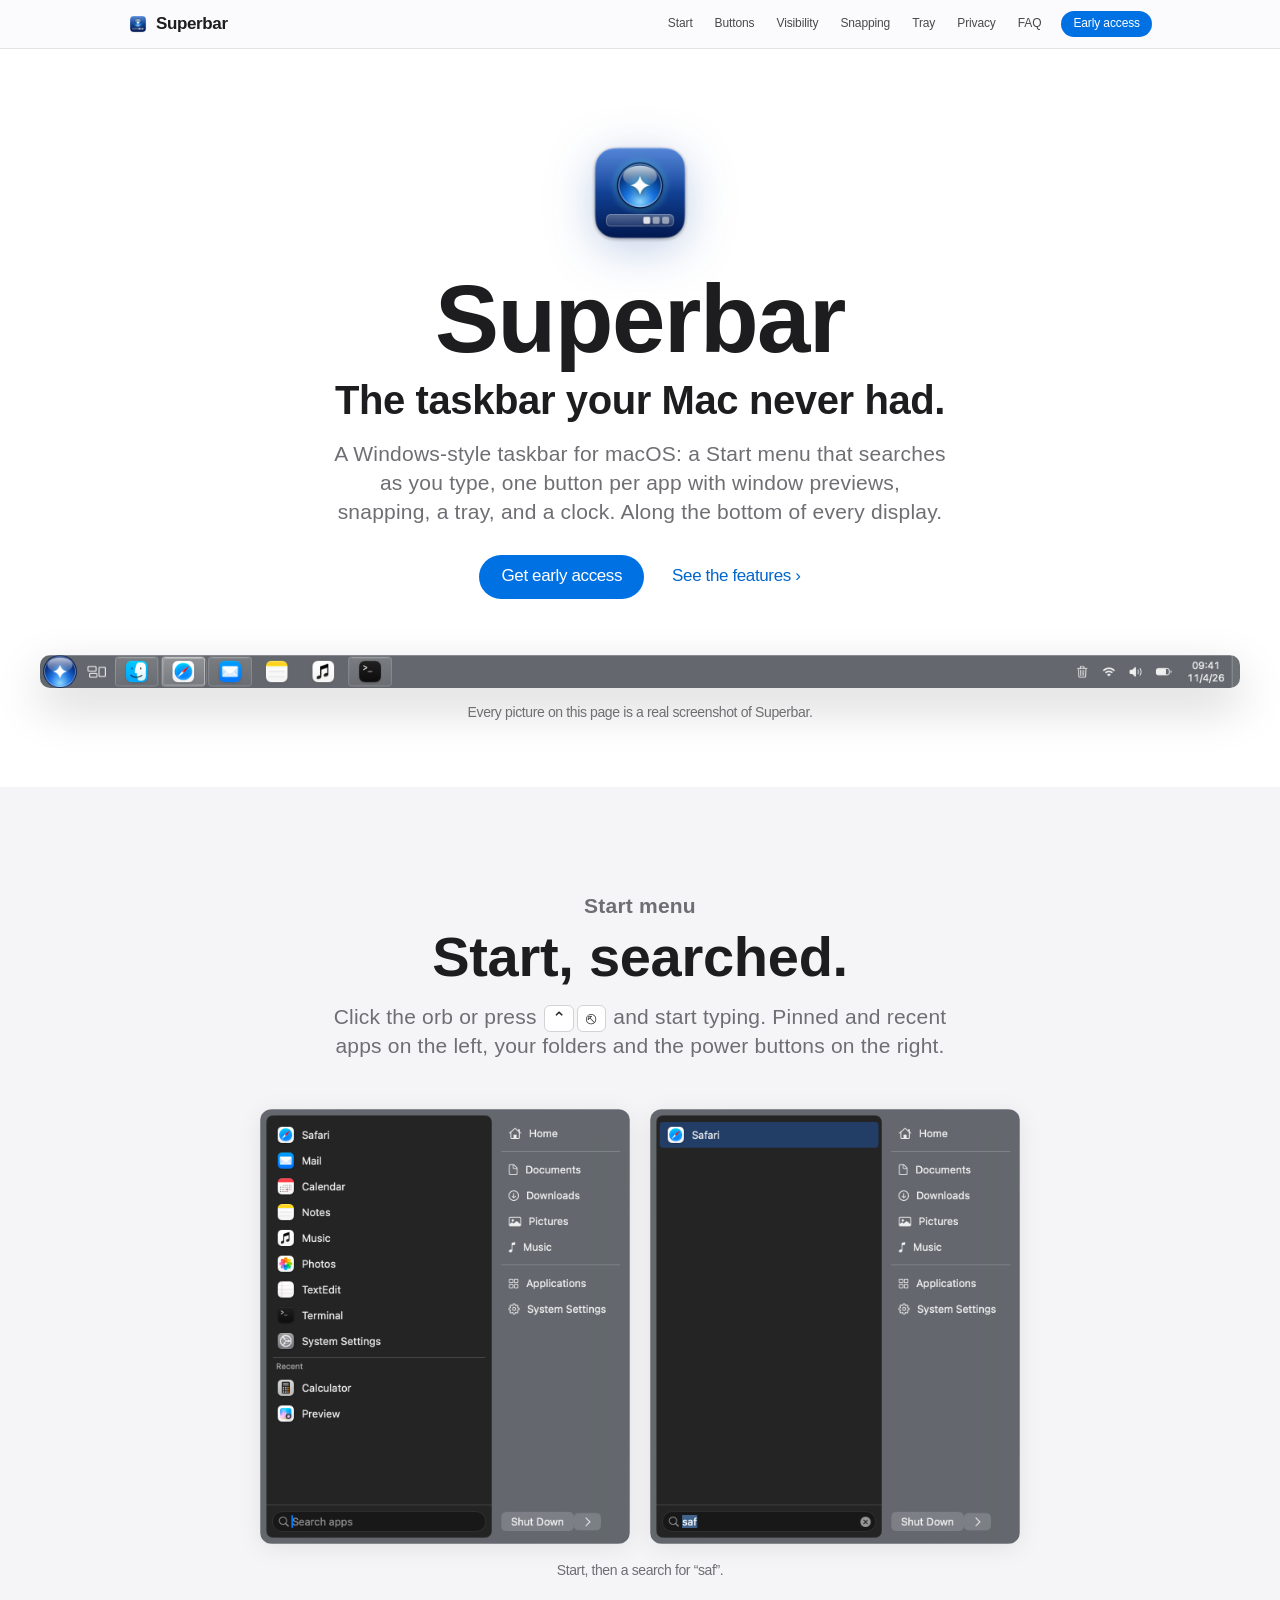
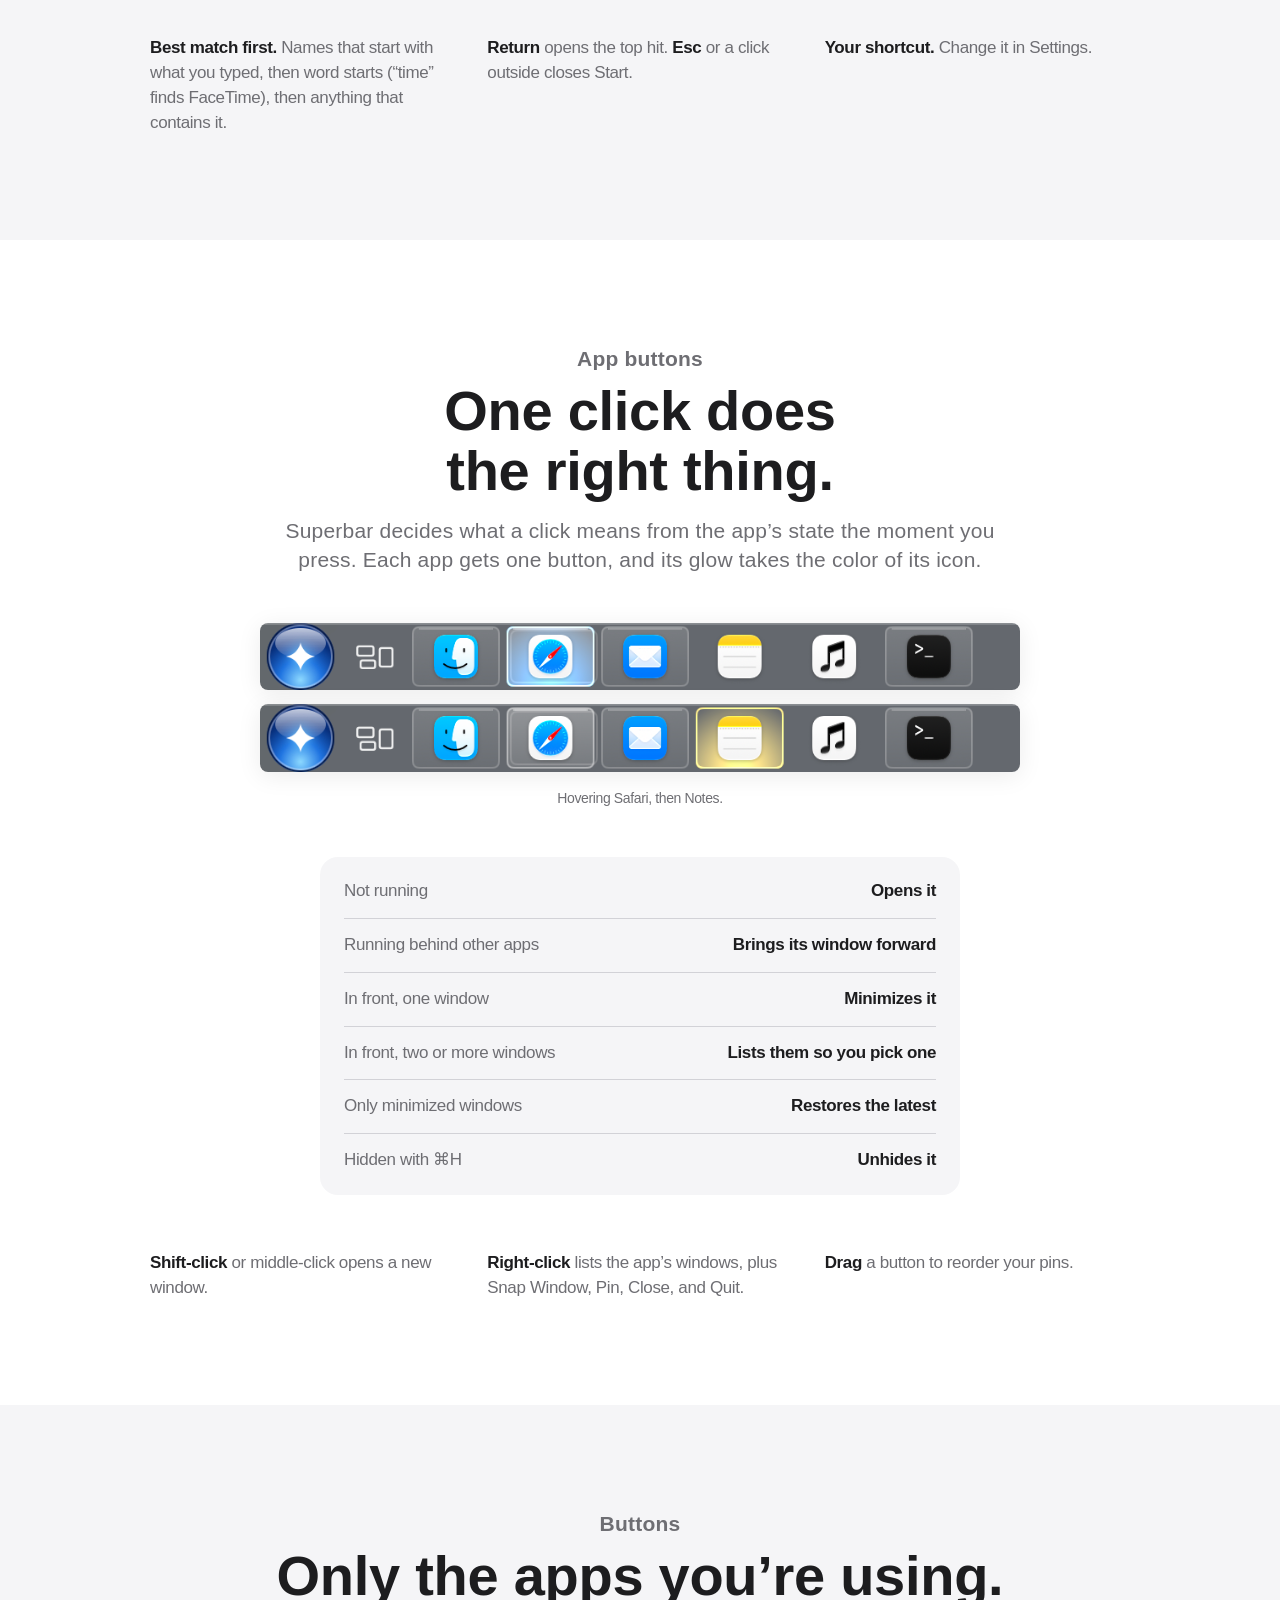
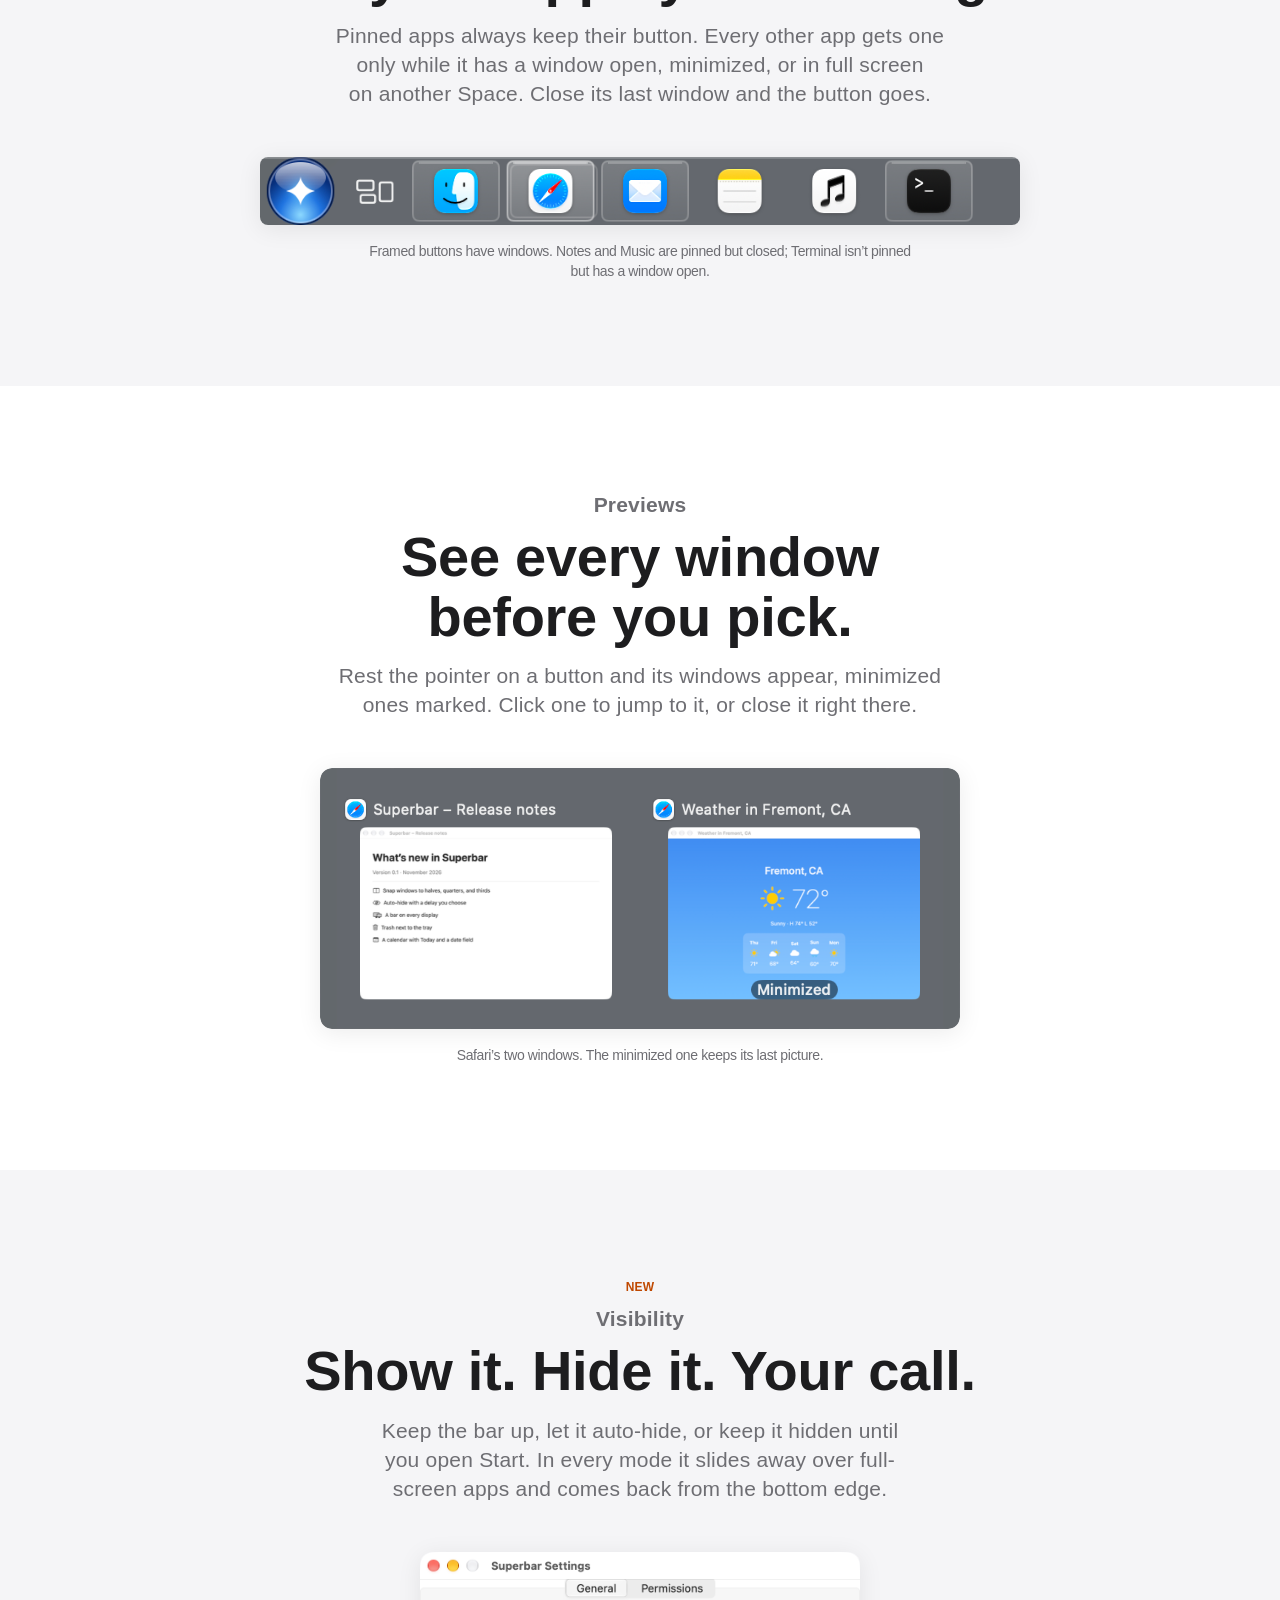
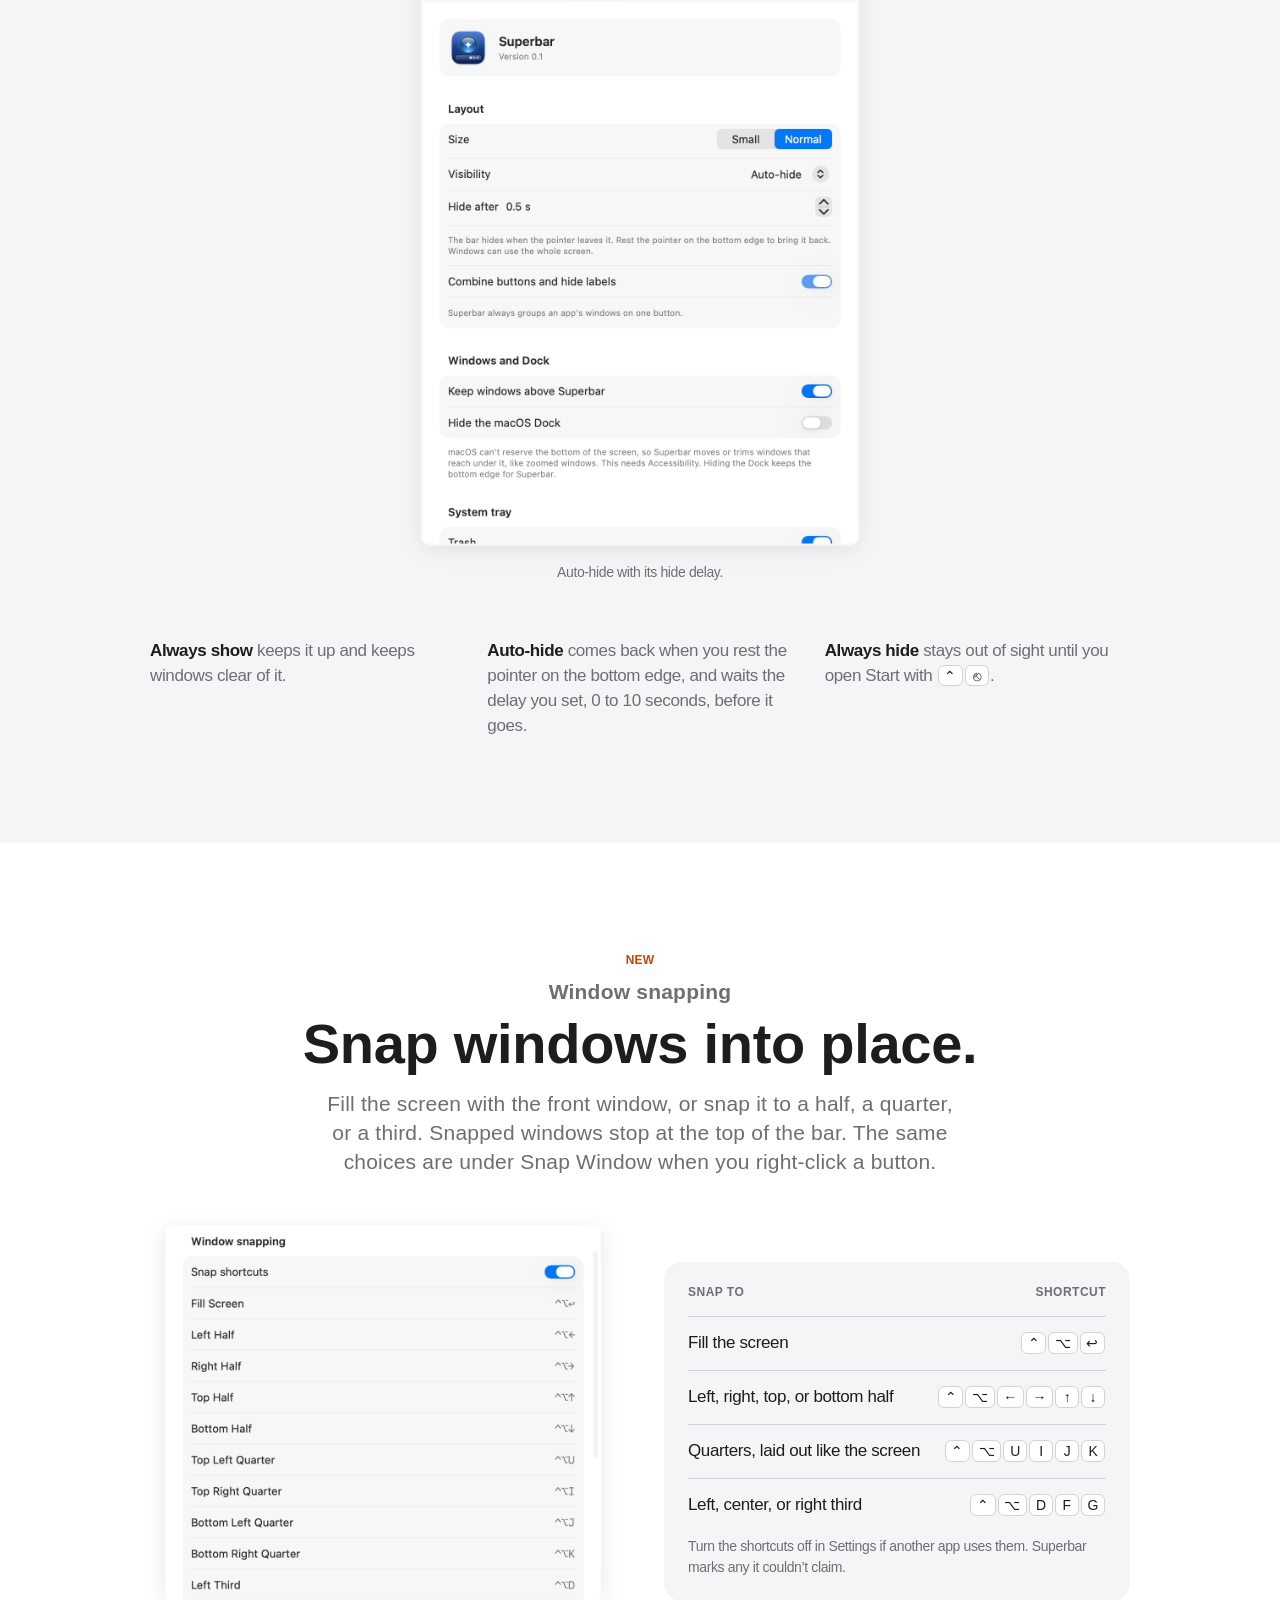
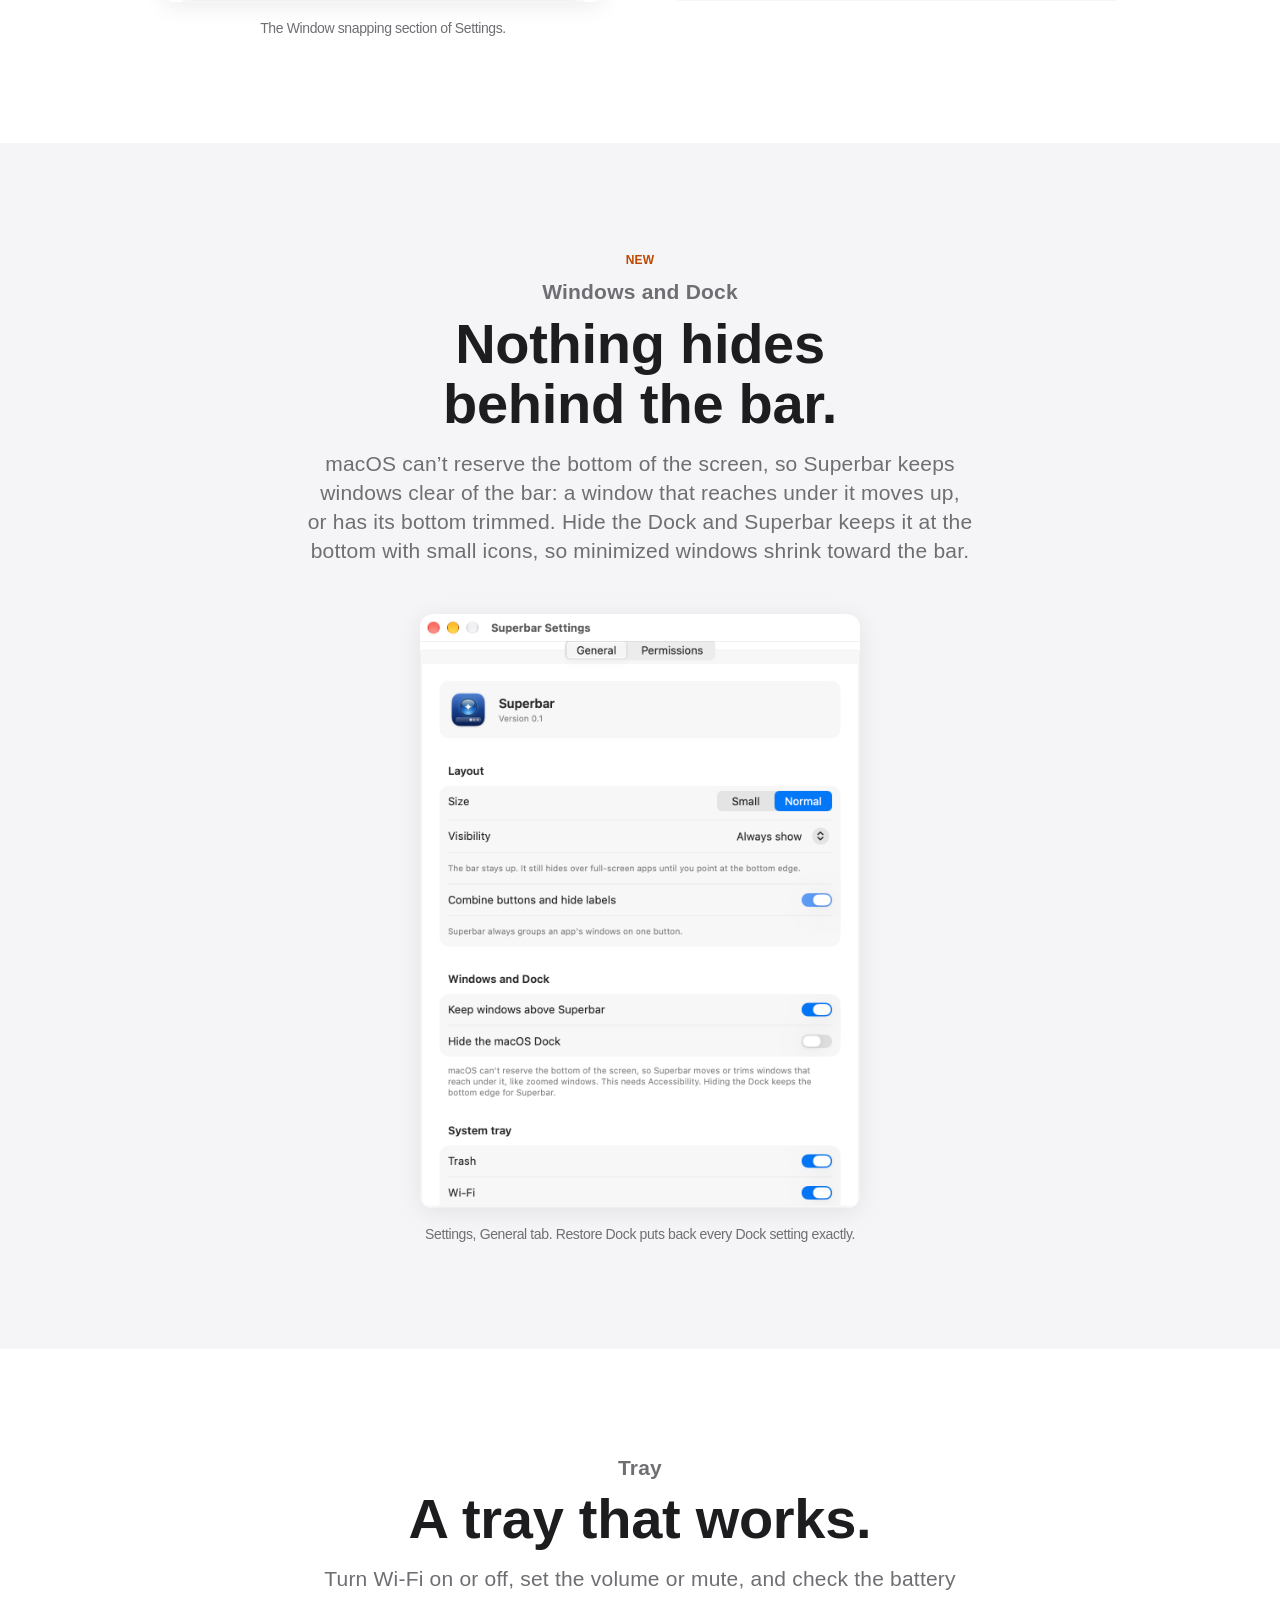
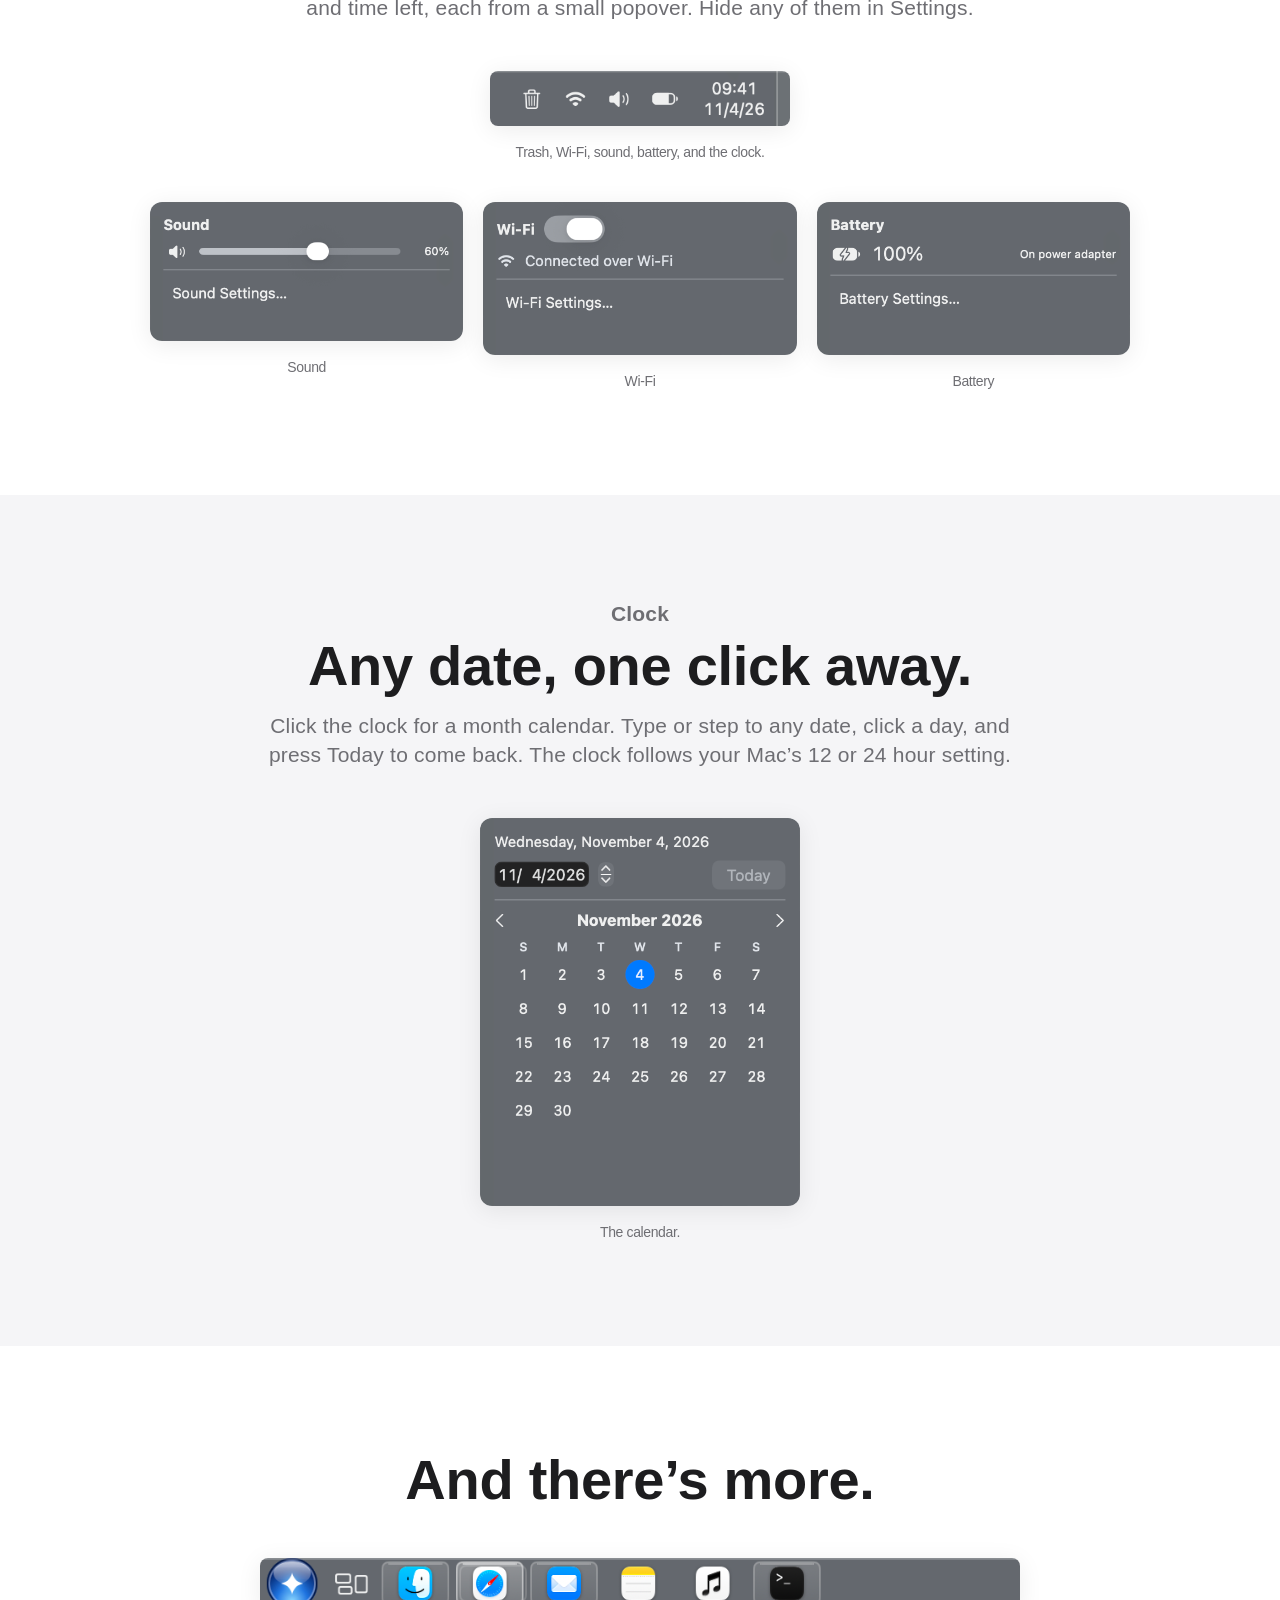
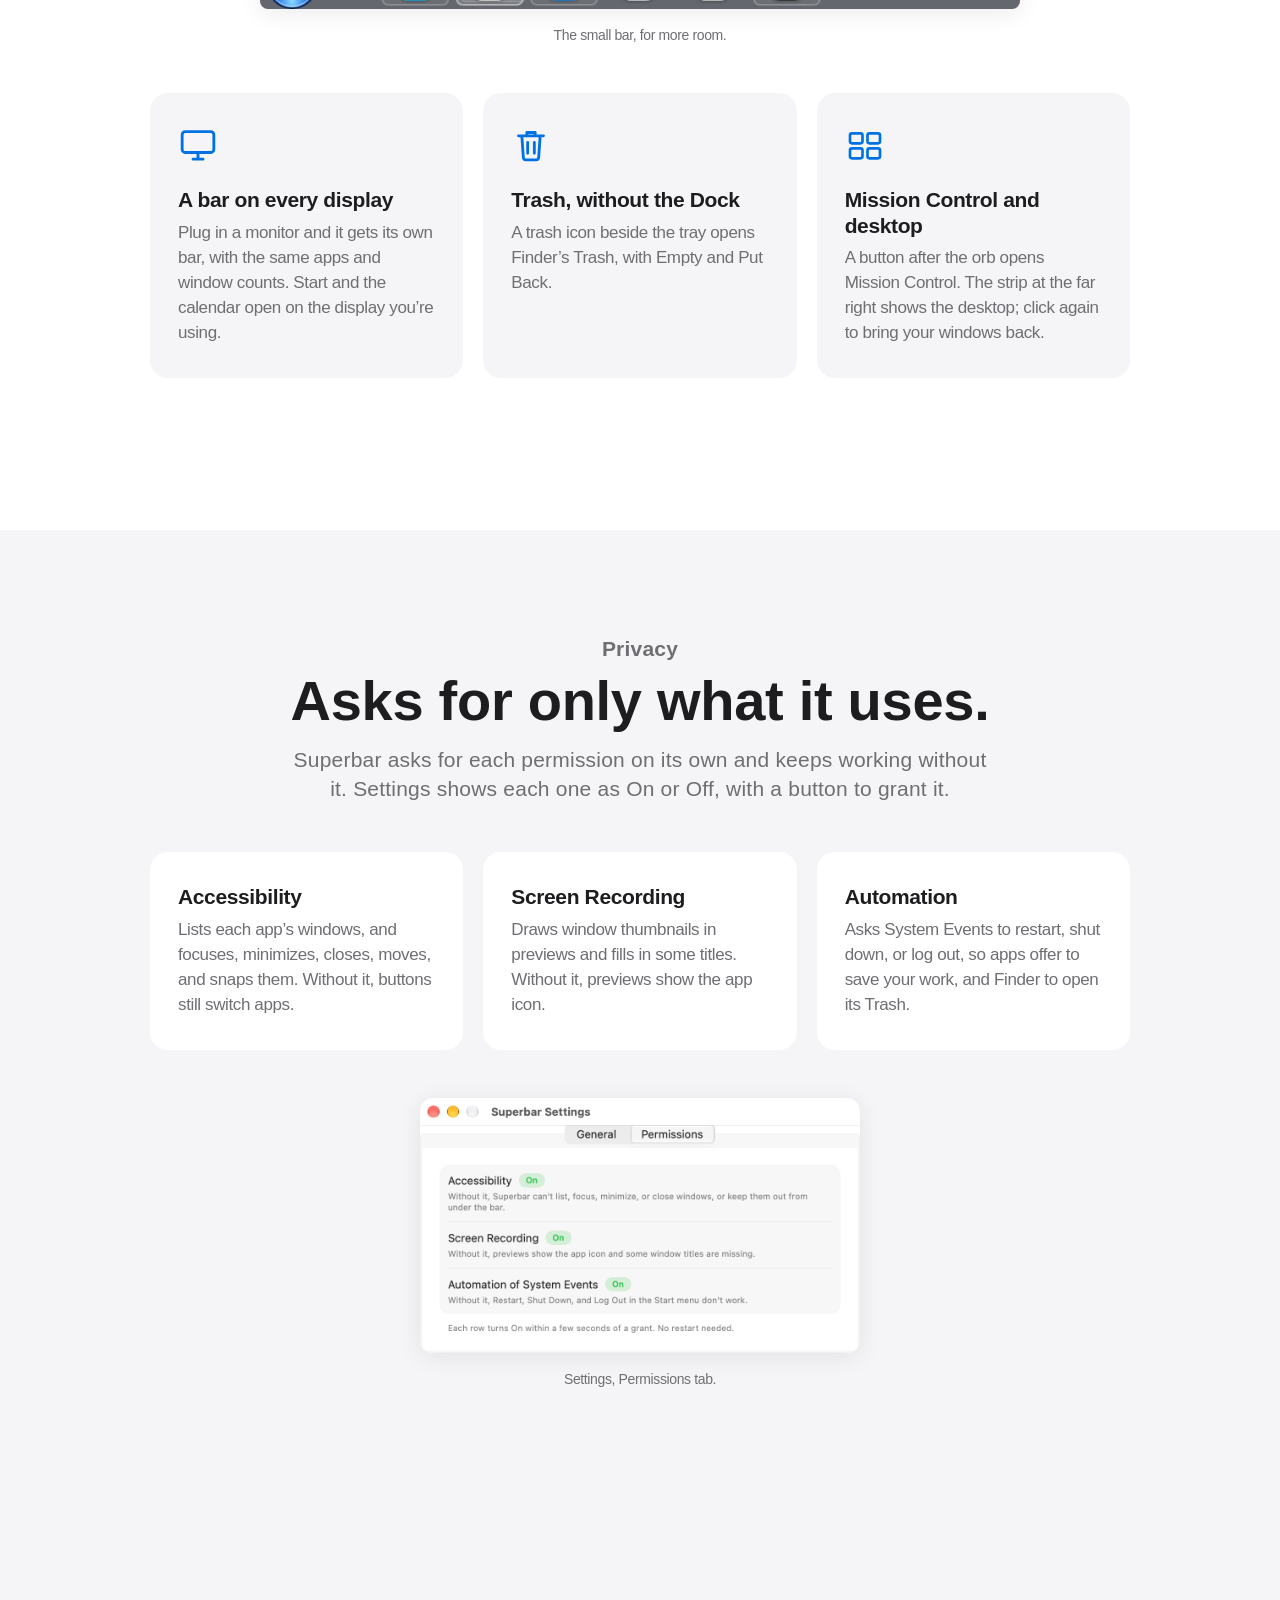
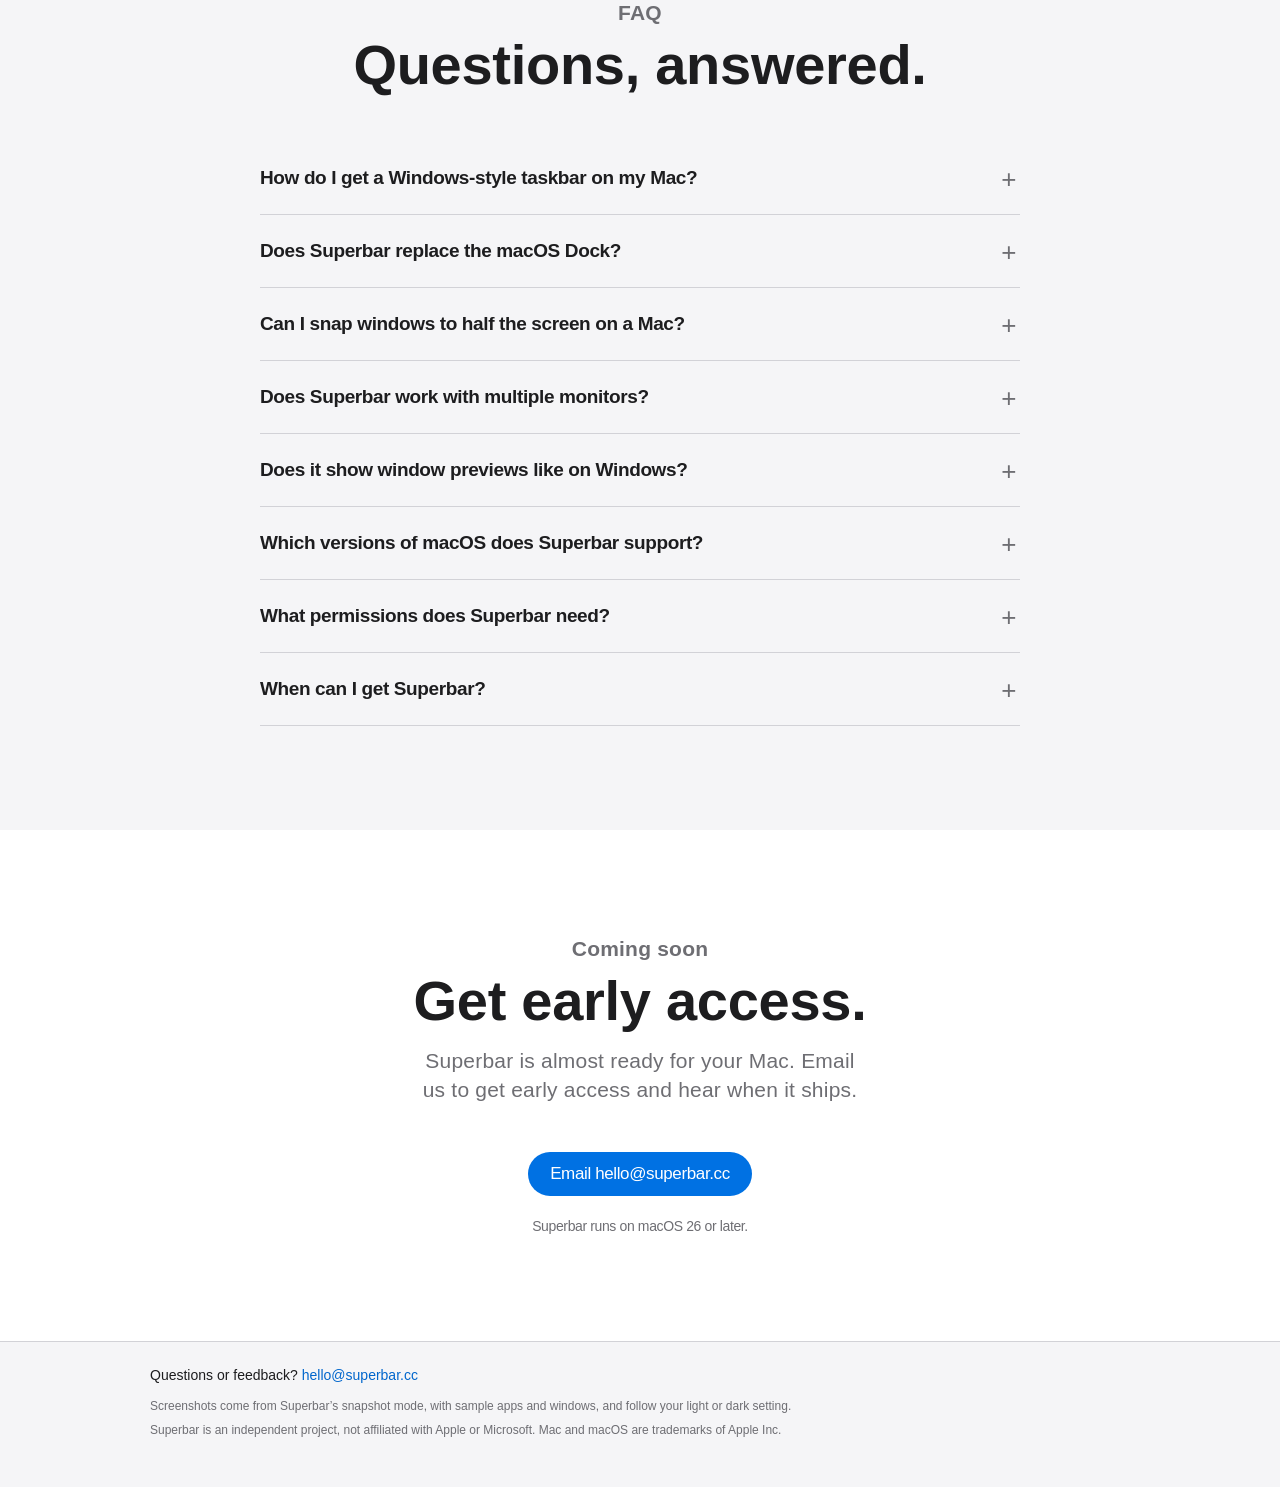
==== commit 0a845c0e: "Website: search-ready title, description, social cards, structured data, FAQ, sitemap, and 404 page " ====
--- a/site/index.html
+++ b/site/index.html
@@ -9,15 +9,158 @@
   </script>
   <meta charset="utf-8">
   <meta name="viewport" content="width=device-width, initial-scale=1">
-  <title>Superbar — a glass taskbar for macOS</title>
-  <meta name="description" content="Superbar puts a glass bar along the bottom of every Mac display: a Start menu with search, one button per app, window previews, snapping, auto-hide, a tray, and a clock.">
-  <meta property="og:title" content="Superbar — a glass taskbar for macOS">
-  <meta property="og:description" content="A Start menu, one button per app, window previews, window snapping, and a tray. On every display.">
-  <meta property="og:image" content="assets/img/icon-512.png">
+  <title>Superbar: Windows-Style Taskbar for Mac | Dock Alternative</title>
+  <meta name="description" content="Superbar is a Windows 7 style taskbar for Mac: a Start menu with search, one button per app, live window previews, window snapping, auto-hide, a system tray, and a clock on every display. A Dock alternative for macOS 26 or later.">
+  <meta name="keywords" content="taskbar for Mac, Windows taskbar for macOS, Dock alternative, Dock replacement, Start menu for Mac, window previews, window snapping Mac, multi-monitor taskbar">
+  <meta name="robots" content="index, follow, max-image-preview:large">
+  <meta name="author" content="Superbar">
+  <link rel="canonical" href="https://superbar.cc/">
+  <meta name="theme-color" content="#ffffff" media="(prefers-color-scheme: light)">
+  <meta name="theme-color" content="#000000" media="(prefers-color-scheme: dark)">
   <meta name="color-scheme" content="light dark">
+
+  <meta property="og:type" content="website">
+  <meta property="og:site_name" content="Superbar">
+  <meta property="og:url" content="https://superbar.cc/">
+  <meta property="og:title" content="Superbar — the taskbar your Mac never had">
+  <meta property="og:description" content="A Windows-style taskbar for macOS: Start menu, one button per app, window previews, snapping, and a tray. On every display.">
+  <meta property="og:image" content="https://superbar.cc/assets/img/og-image.png">
+  <meta property="og:image:width" content="1200">
+  <meta property="og:image:height" content="630">
+  <meta property="og:image:alt" content="Superbar: the taskbar your Mac never had, above a screenshot of the bar">
+  <meta property="og:locale" content="en_US">
+  <meta name="twitter:card" content="summary_large_image">
+  <meta name="twitter:title" content="Superbar — the taskbar your Mac never had">
+  <meta name="twitter:description" content="A Windows-style taskbar for macOS: Start menu, window previews, snapping, and a tray on every display.">
+  <meta name="twitter:image" content="https://superbar.cc/assets/img/og-image.png">
+
   <link rel="icon" href="assets/img/favicon-64.png" type="image/png">
   <link rel="apple-touch-icon" href="assets/img/apple-touch-icon.png">
+  <link rel="preload" as="image" href="assets/img/icon-512.png" fetchpriority="high">
   <link rel="stylesheet" href="assets/style.css">
+
+  <script type="application/ld+json">
+  {
+    "@context": "https://schema.org",
+    "@graph": [
+      {
+        "@type": "SoftwareApplication",
+        "@id": "https://superbar.cc/#app",
+        "name": "Superbar",
+        "url": "https://superbar.cc/",
+        "description": "Superbar is a Windows 7 style taskbar for Mac: a Start menu with search, one button per app, live window previews, window snapping, auto-hide, a system tray, and a clock on every display. A Dock alternative for macOS 26 or later.",
+        "applicationCategory": "UtilitiesApplication",
+        "applicationSubCategory": "Taskbar and Dock replacement",
+        "operatingSystem": "macOS 26 or later",
+        "image": "https://superbar.cc/assets/img/icon-512.png",
+        "screenshot": [
+          "https://superbar.cc/assets/img/bar-light.png",
+          "https://superbar.cc/assets/img/start-menu-light.png",
+          "https://superbar.cc/assets/img/preview-light.png",
+          "https://superbar.cc/assets/img/settings-snap-light.png"
+        ],
+        "featureList": [
+          "Start menu with search as you type",
+          "One button per app with live window previews",
+          "Window snapping to halves, quarters, and thirds",
+          "Always show, auto-hide, or always hide",
+          "System tray with Wi-Fi, sound, and battery",
+          "Clock with a month calendar",
+          "A bar on every connected display",
+          "Trash and Mission Control buttons"
+        ],
+        "publisher": { "@id": "https://superbar.cc/#org" }
+      },
+      {
+        "@type": "Organization",
+        "@id": "https://superbar.cc/#org",
+        "name": "Superbar",
+        "url": "https://superbar.cc/",
+        "logo": "https://superbar.cc/assets/img/icon-512.png",
+        "email": "hello@superbar.cc"
+      },
+      {
+        "@type": "WebSite",
+        "@id": "https://superbar.cc/#site",
+        "name": "Superbar",
+        "url": "https://superbar.cc/",
+        "publisher": { "@id": "https://superbar.cc/#org" }
+      }
+    ]
+  }
+  </script>
+  <script type="application/ld+json">
+  {
+    "@context": "https://schema.org",
+    "@type": "FAQPage",
+    "mainEntity": [
+      {
+        "@type": "Question",
+        "name": "How do I get a Windows-style taskbar on my Mac?",
+        "acceptedAnswer": {
+          "@type": "Answer",
+          "text": "Install Superbar. It puts a taskbar along the bottom of every display, with a Start menu, one button per app, window previews, a system tray, and a clock, much like the taskbar on a PC."
+        }
+      },
+      {
+        "@type": "Question",
+        "name": "Does Superbar replace the macOS Dock?",
+        "acceptedAnswer": {
+          "@type": "Answer",
+          "text": "It can. In Settings, turn on Hide the macOS Dock: Superbar keeps the Dock hidden at the bottom with small icons, so minimized windows still shrink toward the bar. Restore Dock puts back every Dock setting exactly as it was."
+        }
+      },
+      {
+        "@type": "Question",
+        "name": "Can I snap windows to half the screen on a Mac?",
+        "acceptedAnswer": {
+          "@type": "Answer",
+          "text": "Yes. Superbar snaps the front window to fill the screen, a half, a quarter, or a third with Control-Option shortcuts, or from Snap Window when you right-click an app's button. Snapped windows stop at the top of the bar."
+        }
+      },
+      {
+        "@type": "Question",
+        "name": "Does Superbar work with multiple monitors?",
+        "acceptedAnswer": {
+          "@type": "Answer",
+          "text": "Yes. Every connected display gets its own bar with the same apps and window counts, and the Start menu and calendar open on the display you're using."
+        }
+      },
+      {
+        "@type": "Question",
+        "name": "Does it show window previews like on Windows?",
+        "acceptedAnswer": {
+          "@type": "Answer",
+          "text": "Yes. Rest the pointer on an app's button to see thumbnails of its windows, including minimized ones. Click a thumbnail to jump to that window, or close it from the preview."
+        }
+      },
+      {
+        "@type": "Question",
+        "name": "Which versions of macOS does Superbar support?",
+        "acceptedAnswer": {
+          "@type": "Answer",
+          "text": "Superbar runs on macOS 26 or later."
+        }
+      },
+      {
+        "@type": "Question",
+        "name": "What permissions does Superbar need?",
+        "acceptedAnswer": {
+          "@type": "Answer",
+          "text": "Accessibility, to list and manage windows. Screen Recording is optional and only draws preview thumbnails. Automation lets the Start menu restart or shut down your Mac and open Finder's Trash. Superbar keeps working without each one."
+        }
+      },
+      {
+        "@type": "Question",
+        "name": "When can I get Superbar?",
+        "acceptedAnswer": {
+          "@type": "Answer",
+          "text": "Superbar is coming soon. Email hello@superbar.cc to get early access."
+        }
+      }
+    ]
+  }
+  </script>
 </head>
 <body>
   <a class="skip" href="#main">Skip to content</a>
@@ -35,6 +178,7 @@
         <a href="#snapping">Snapping</a>
         <a href="#tray">Tray</a>
         <a href="#permissions">Privacy</a>
+        <a href="#faq">FAQ</a>
         <a class="nav-cta" href="#install">Early access</a>
       </nav>
     </div>
@@ -44,9 +188,8 @@
     <section class="hero" id="top">
       <div class="wrap">
         <img class="hero-icon" src="assets/img/icon-512.png" alt="Superbar app icon: a glowing blue orb above a small bar" width="112" height="112">
-        <h1>Superbar</h1>
-        <p class="hero-sub">The taskbar your Mac never had.</p>
-        <p class="hero-lede">A Start menu that searches as you type, one button per app with window previews, snapping, a tray, and a clock. Along the bottom of every display.</p>
+        <h1>Superbar <span class="hero-sub">The taskbar your Mac never had.</span></h1>
+        <p class="hero-lede">A Windows-style taskbar for macOS: a Start menu that searches as you type, one button per app with window previews, snapping, a tray, and a clock. Along the bottom of every display.</p>
         <div class="ctas">
           <a class="btn" href="#install">Get early access</a>
           <a class="more-link" href="#start">See the features</a>
@@ -54,7 +197,7 @@
         </div>
       </div>
       <figure class="hero-shot">
-        <picture><source srcset="assets/img/bar-apps-light.png" media="(max-width: 600px) and (prefers-color-scheme: light)"><source srcset="assets/img/bar-apps-dark.png" media="(max-width: 600px)"><source srcset="assets/img/bar-light.png" media="(prefers-color-scheme: light)"><img src="assets/img/bar-dark.png" alt="The Superbar bar: Start orb, Mission Control, buttons for Finder, Safari, Mail, Notes, Music, and Terminal, then Trash, Wi-Fi, sound, battery, and the clock" width="2880" height="80"></picture>
+        <picture><source srcset="assets/img/bar-apps-light.png" media="(max-width: 600px) and (prefers-color-scheme: light)"><source srcset="assets/img/bar-apps-dark.png" media="(max-width: 600px)"><source srcset="assets/img/bar-light.png" media="(prefers-color-scheme: light)"><img src="assets/img/bar-dark.png" fetchpriority="high" alt="The Superbar taskbar on a Mac: Start orb, Mission Control, buttons for Finder, Safari, Mail, Notes, Music, and Terminal, then Trash, Wi-Fi, sound, battery, and the clock" width="2880" height="80"></picture>
         <figcaption>Every picture on this page is a real screenshot of Superbar.</figcaption>
       </figure>
     </section>
@@ -277,6 +420,49 @@
         </figure>
       </div>
     </section>
+    <section class="band alt" id="faq" aria-labelledby="faq-title">
+      <div class="wrap">
+        <header class="band-head">
+          <p class="eyebrow">FAQ</p>
+          <h2 id="faq-title">Questions, answered.</h2>
+        </header>
+        <div class="faq">
+          <details class="faq-item">
+            <summary>How do I get a Windows-style taskbar on my Mac?</summary>
+            <p>Install Superbar. It puts a taskbar along the bottom of every display, with a Start menu, one button per app, window previews, a system tray, and a clock, much like the taskbar on a PC.</p>
+          </details>
+          <details class="faq-item">
+            <summary>Does Superbar replace the macOS Dock?</summary>
+            <p>It can. In Settings, turn on Hide the macOS Dock: Superbar keeps the Dock hidden at the bottom with small icons, so minimized windows still shrink toward the bar. Restore Dock puts back every Dock setting exactly as it was.</p>
+          </details>
+          <details class="faq-item">
+            <summary>Can I snap windows to half the screen on a Mac?</summary>
+            <p>Yes. Superbar snaps the front window to fill the screen, a half, a quarter, or a third with Control-Option shortcuts, or from Snap Window when you right-click an app&#x27;s button. Snapped windows stop at the top of the bar.</p>
+          </details>
+          <details class="faq-item">
+            <summary>Does Superbar work with multiple monitors?</summary>
+            <p>Yes. Every connected display gets its own bar with the same apps and window counts, and the Start menu and calendar open on the display you&#x27;re using.</p>
+          </details>
+          <details class="faq-item">
+            <summary>Does it show window previews like on Windows?</summary>
+            <p>Yes. Rest the pointer on an app&#x27;s button to see thumbnails of its windows, including minimized ones. Click a thumbnail to jump to that window, or close it from the preview.</p>
+          </details>
+          <details class="faq-item">
+            <summary>Which versions of macOS does Superbar support?</summary>
+            <p>Superbar runs on macOS 26 or later.</p>
+          </details>
+          <details class="faq-item">
+            <summary>What permissions does Superbar need?</summary>
+            <p>Accessibility, to list and manage windows. Screen Recording is optional and only draws preview thumbnails. Automation lets the Start menu restart or shut down your Mac and open Finder&#x27;s Trash. Superbar keeps working without each one.</p>
+          </details>
+          <details class="faq-item">
+            <summary>When can I get Superbar?</summary>
+            <p>Superbar is coming soon. Email <a href="mailto:hello@superbar.cc">hello@superbar.cc</a> to get early access.</p>
+          </details>
+        </div>
+      </div>
+    </section>
+
     <section class="band" id="install" aria-labelledby="install-title">
       <div class="wrap">
         <header class="band-head">
--- a/site/assets/style.css
+++ b/site/assets/style.css
@@ -69,6 +69,7 @@
 .hero { text-align: center; padding: 88px 0 64px; background: var(--bg); }
 .hero-icon { width: 112px; height: 112px; margin: 0 auto 20px; filter: drop-shadow(0 10px 24px rgba(0, 60, 160, .25)); }
 .hero h1 { font-size: clamp(48px, 9vw, 96px); line-height: 1.05; letter-spacing: -.015em; font-weight: 700; margin: 0; }
+.hero h1 .hero-sub { display: block; }
 .hero-sub { font-size: clamp(24px, 4vw, 40px); line-height: 1.1; font-weight: 600; letter-spacing: -.01em; margin: 8px 0 18px; }
 .hero-lede { font-size: clamp(17px, 2vw, 21px); line-height: 1.38; color: var(--muted); max-width: 640px; margin: 0 auto 28px; letter-spacing: .01em; }
 .ctas { display: flex; flex-wrap: wrap; gap: 14px 28px; align-items: center; justify-content: center; }
@@ -151,6 +152,15 @@
 
 .note-center { margin: 20px 0 0; font-size: 14px; color: var(--muted); }
 
+/* FAQ */
+.faq { max-width: 760px; margin: 0 auto; text-align: left; }
+.faq-item { border-bottom: 1px solid var(--line); }
+.faq-item summary { list-style: none; cursor: pointer; padding: 22px 36px 22px 0; font-size: 19px; font-weight: 600; position: relative; }
+.faq-item summary::-webkit-details-marker { display: none; }
+.faq-item summary::after { content: "+"; position: absolute; right: 4px; top: 18px; font-size: 26px; font-weight: 300; color: var(--muted); }
+.faq-item[open] summary::after { content: "−"; }
+.faq-item p { margin: 0 0 22px; color: var(--muted); font-size: 17px; }
+
 /* Footer */
 .footer { background: var(--bg-alt); border-top: 1px solid var(--line); padding: 24px 0 40px; }
 .footer .contact { font-size: 14px; color: var(--text); margin-bottom: 14px; }
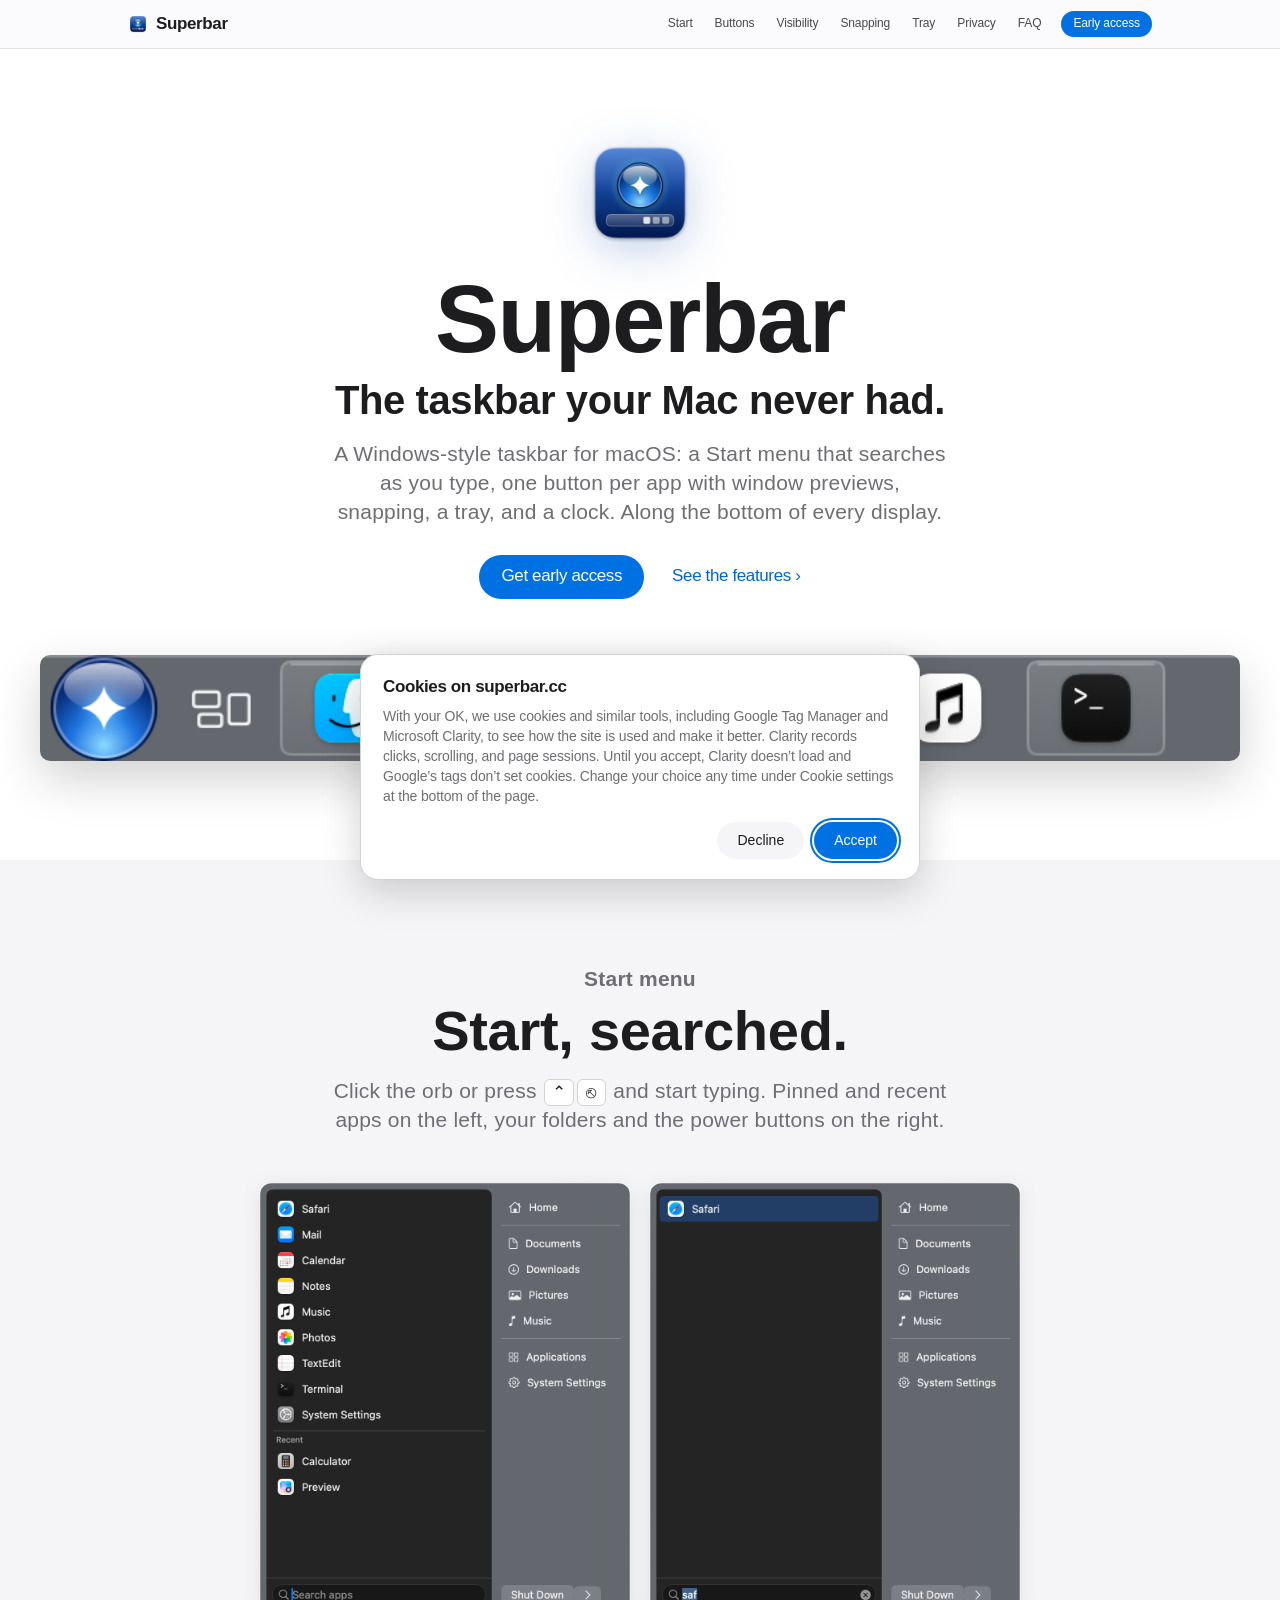
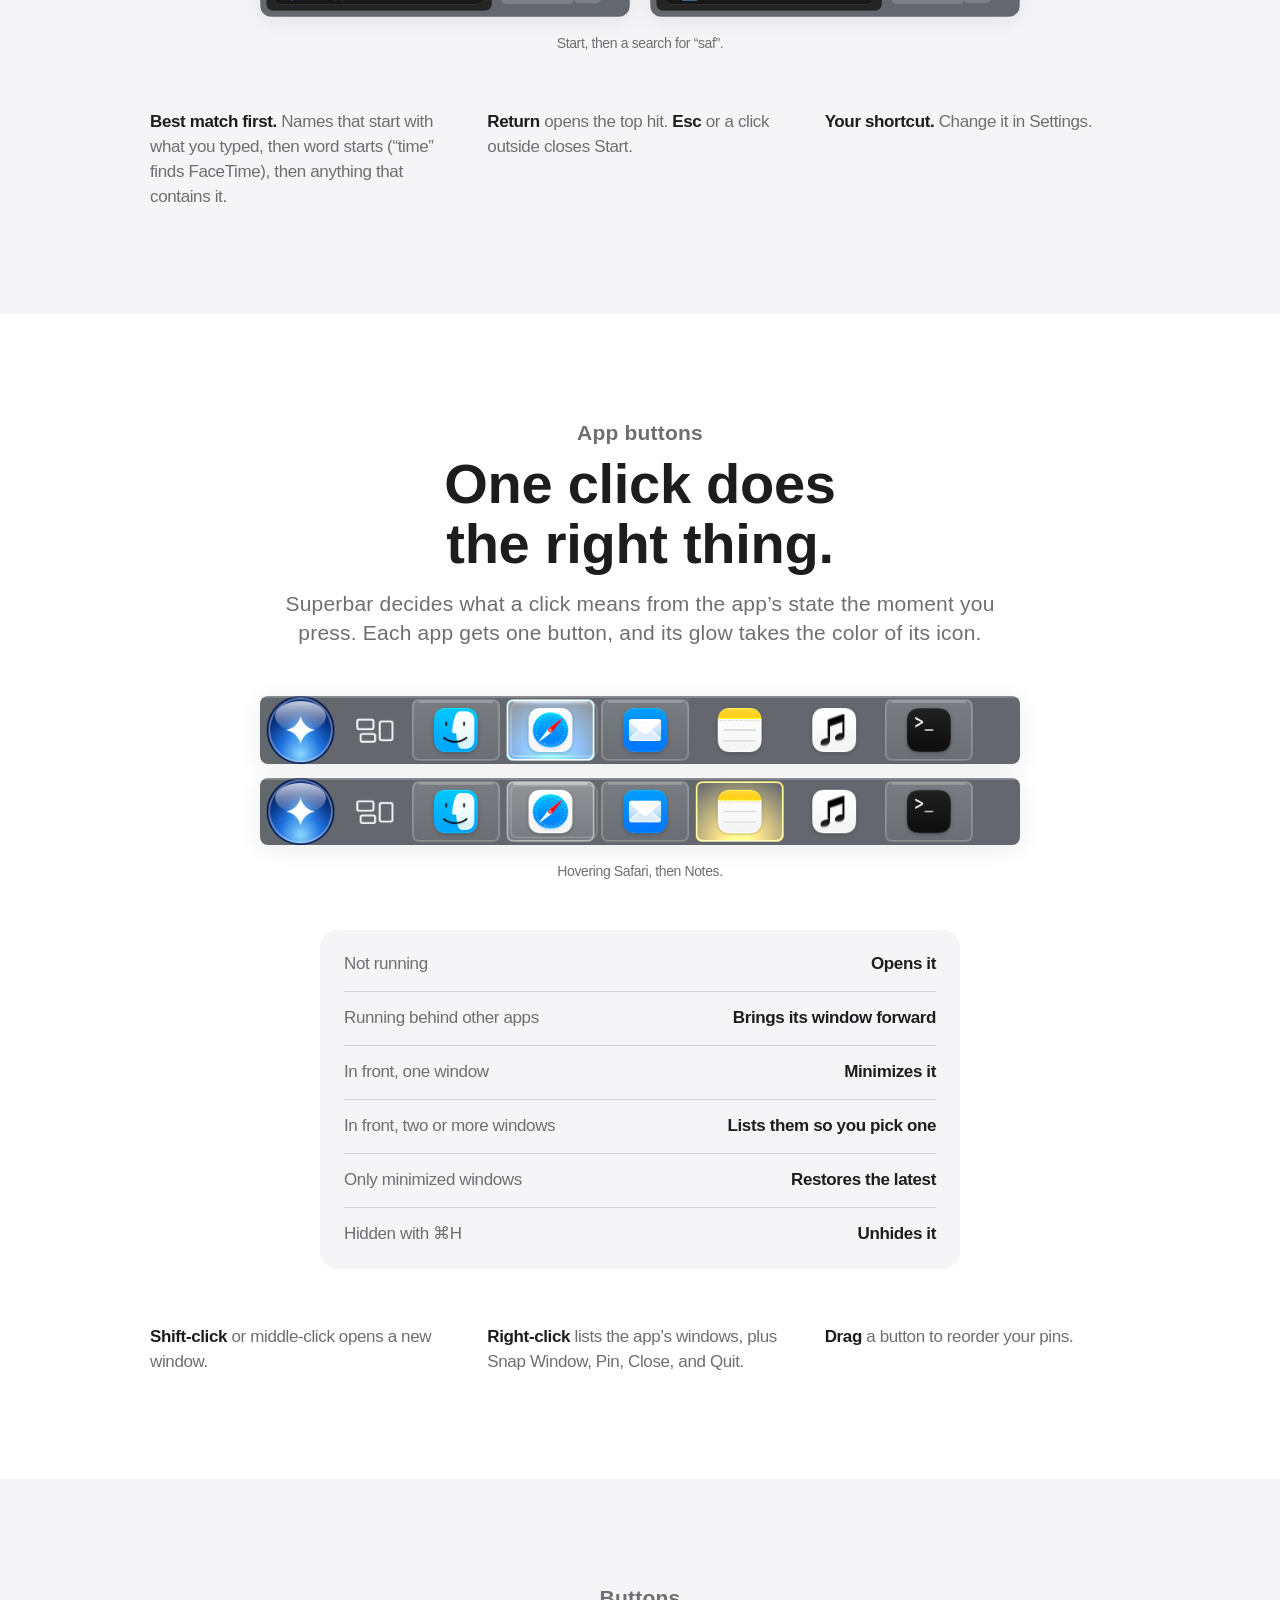
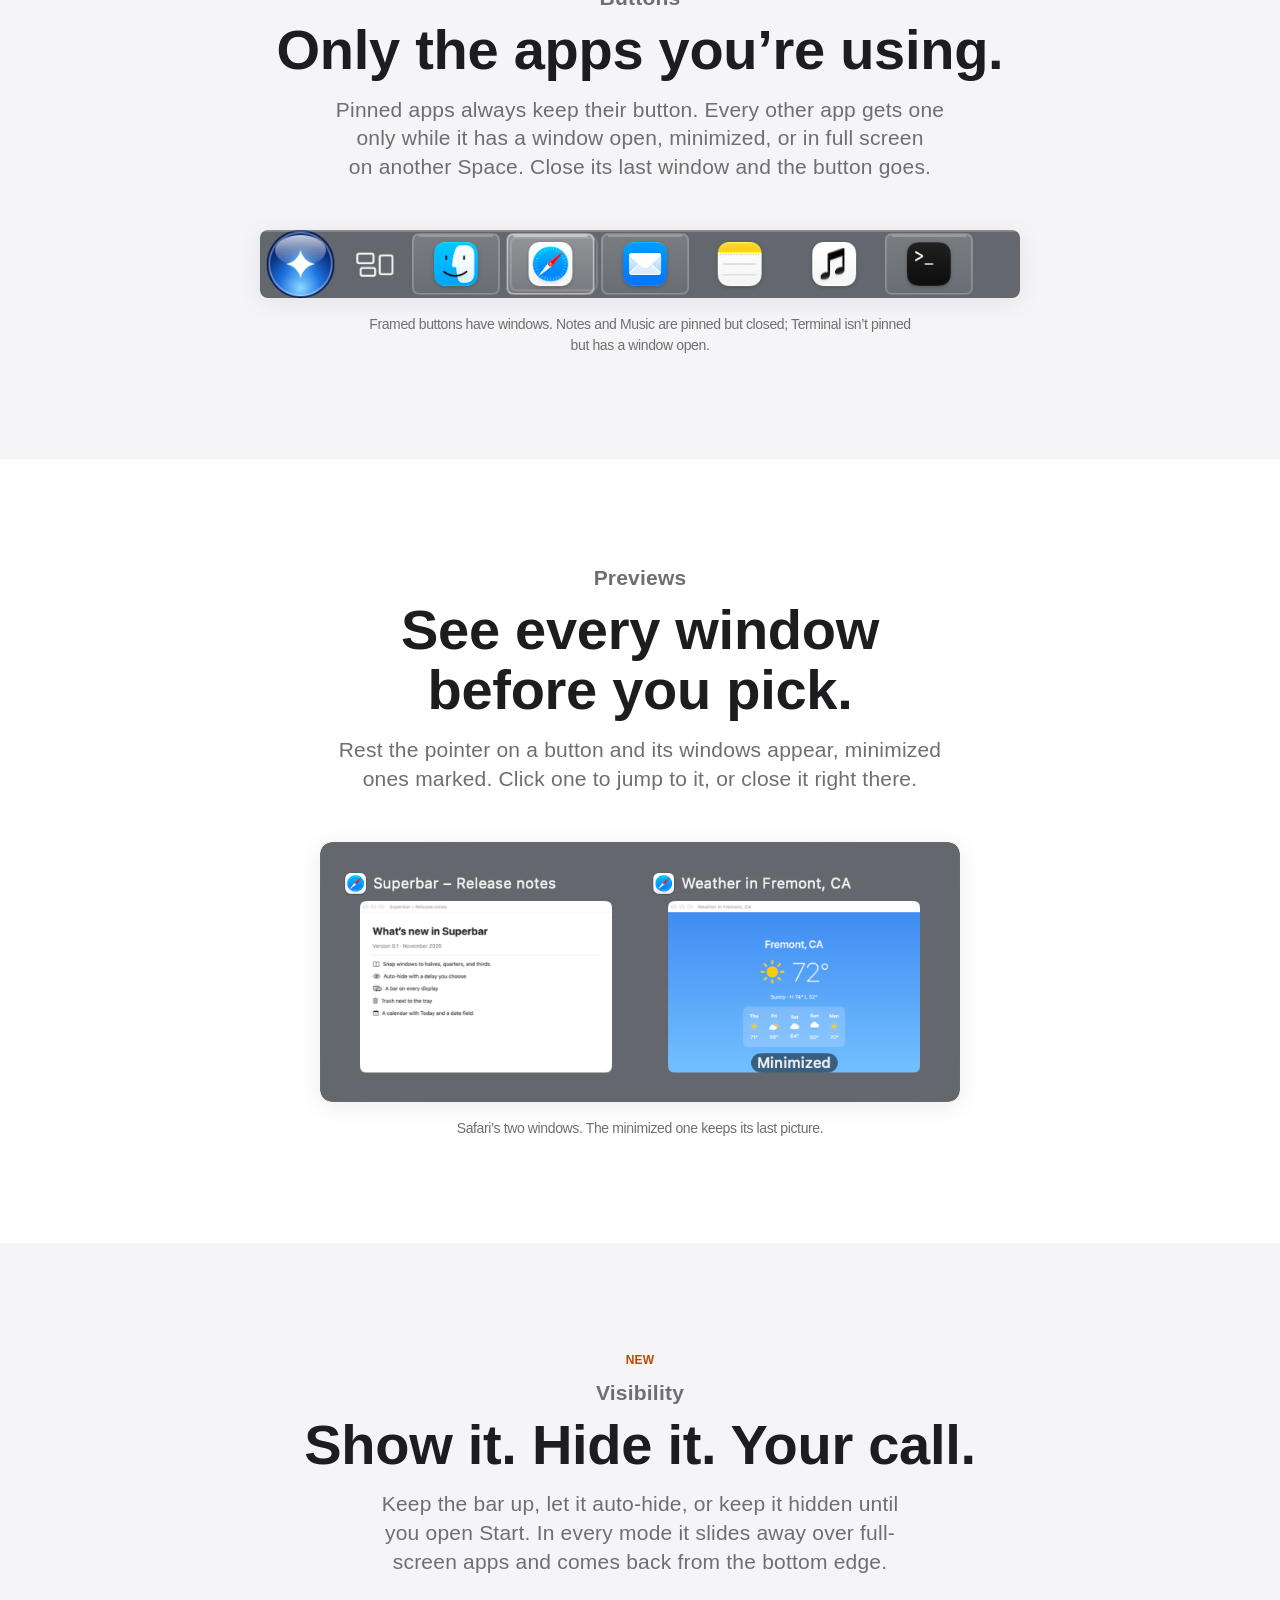
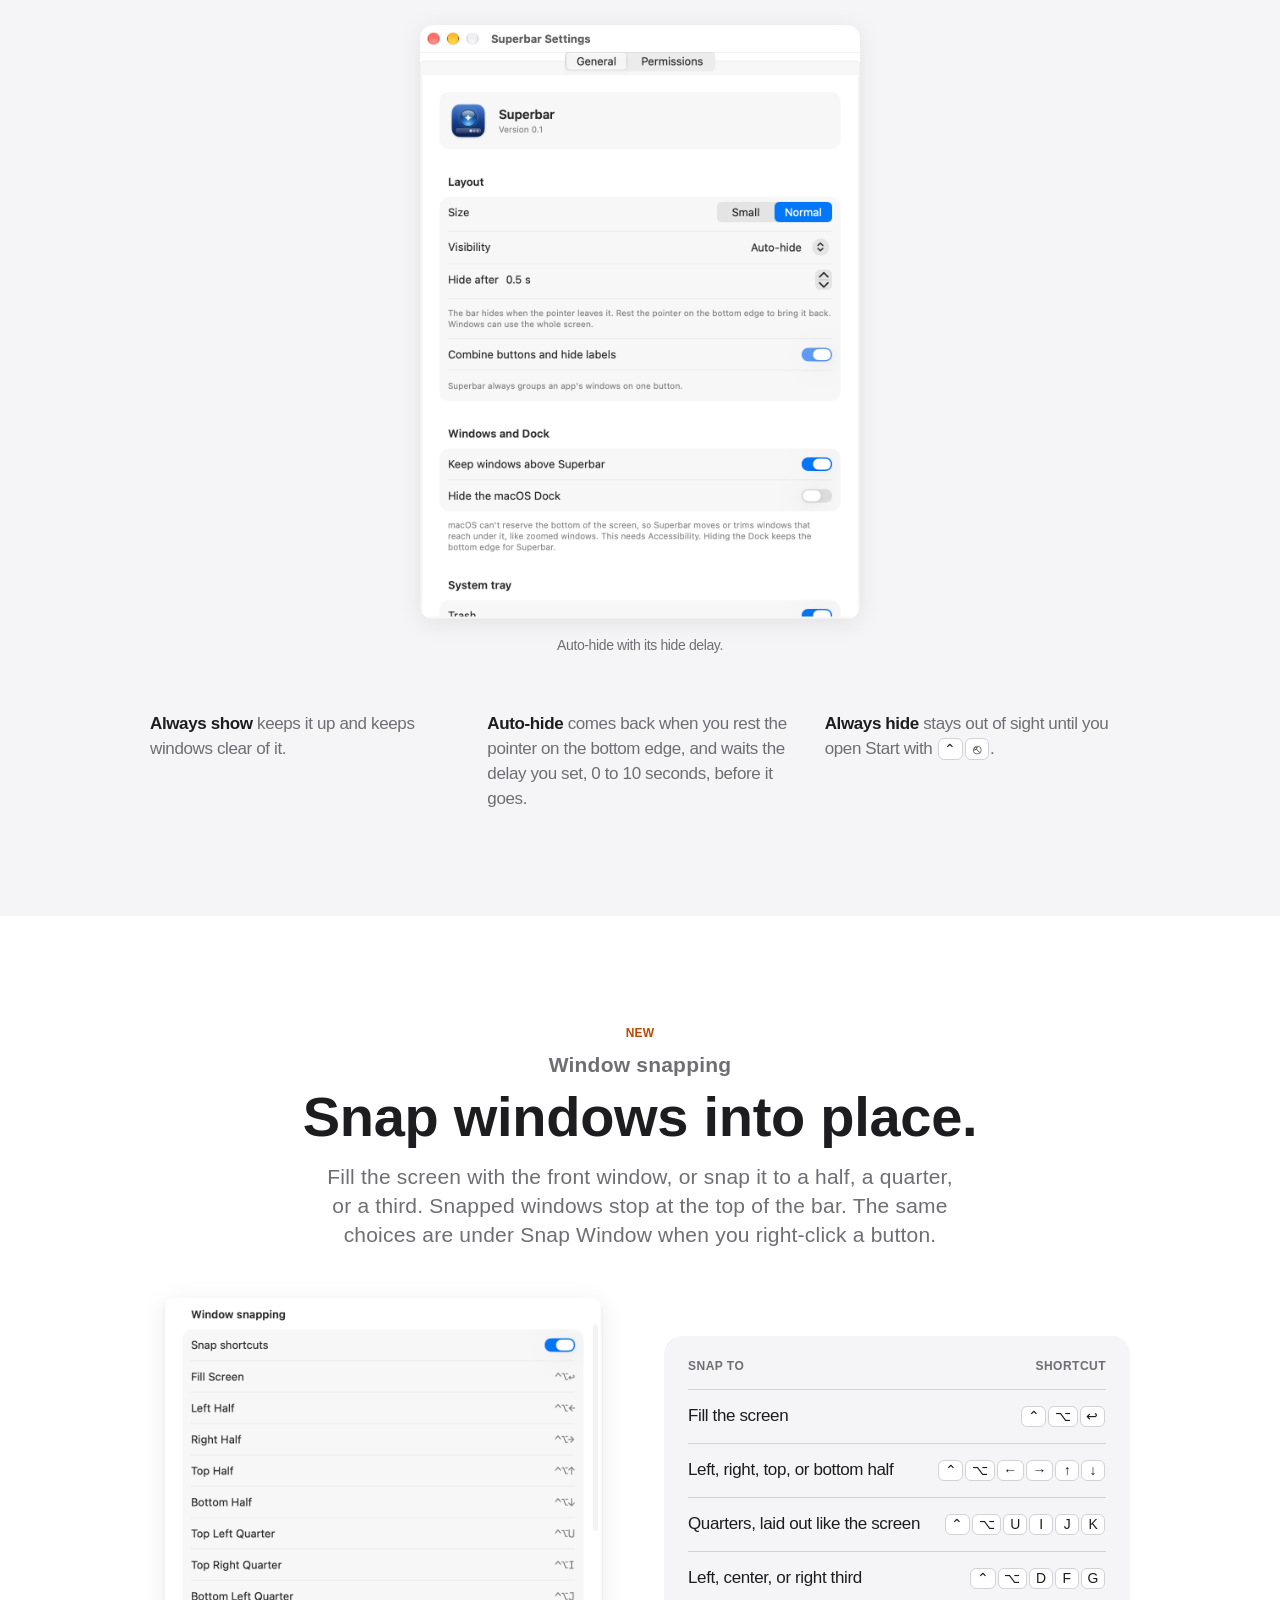
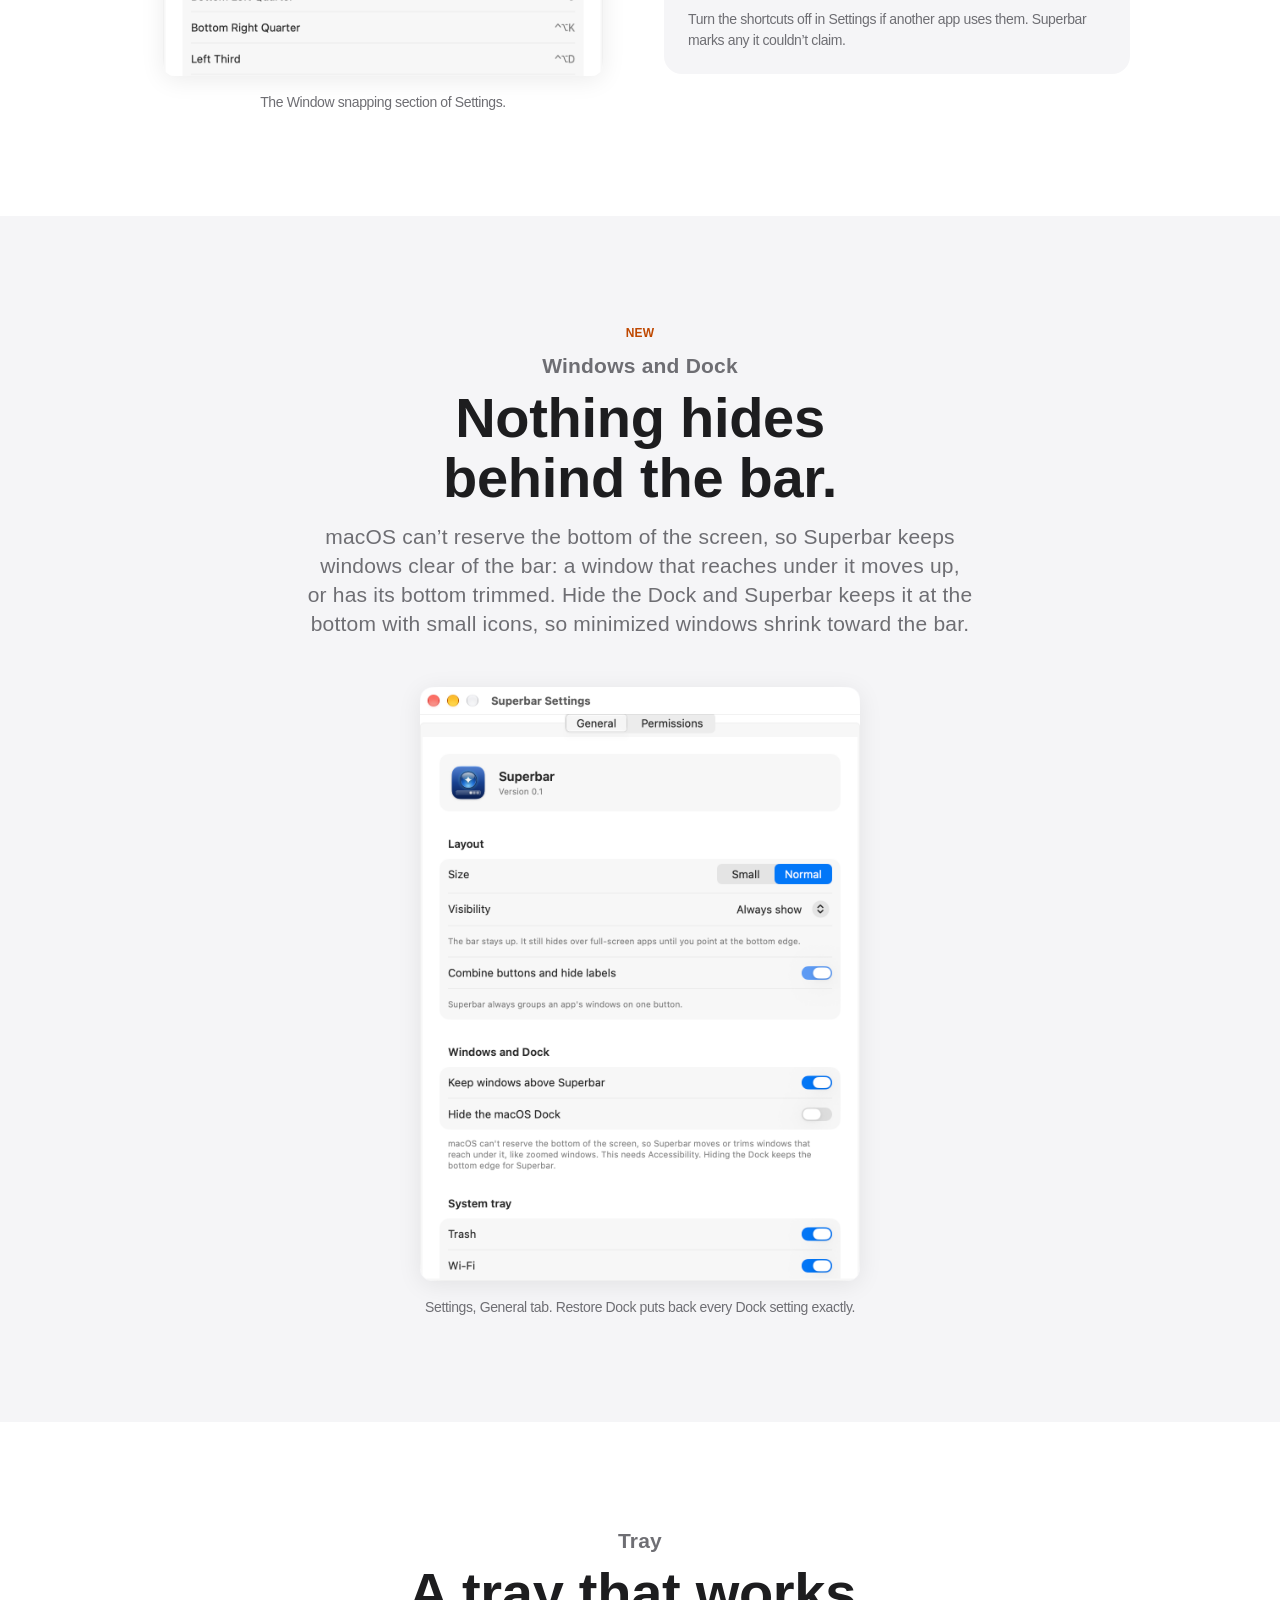
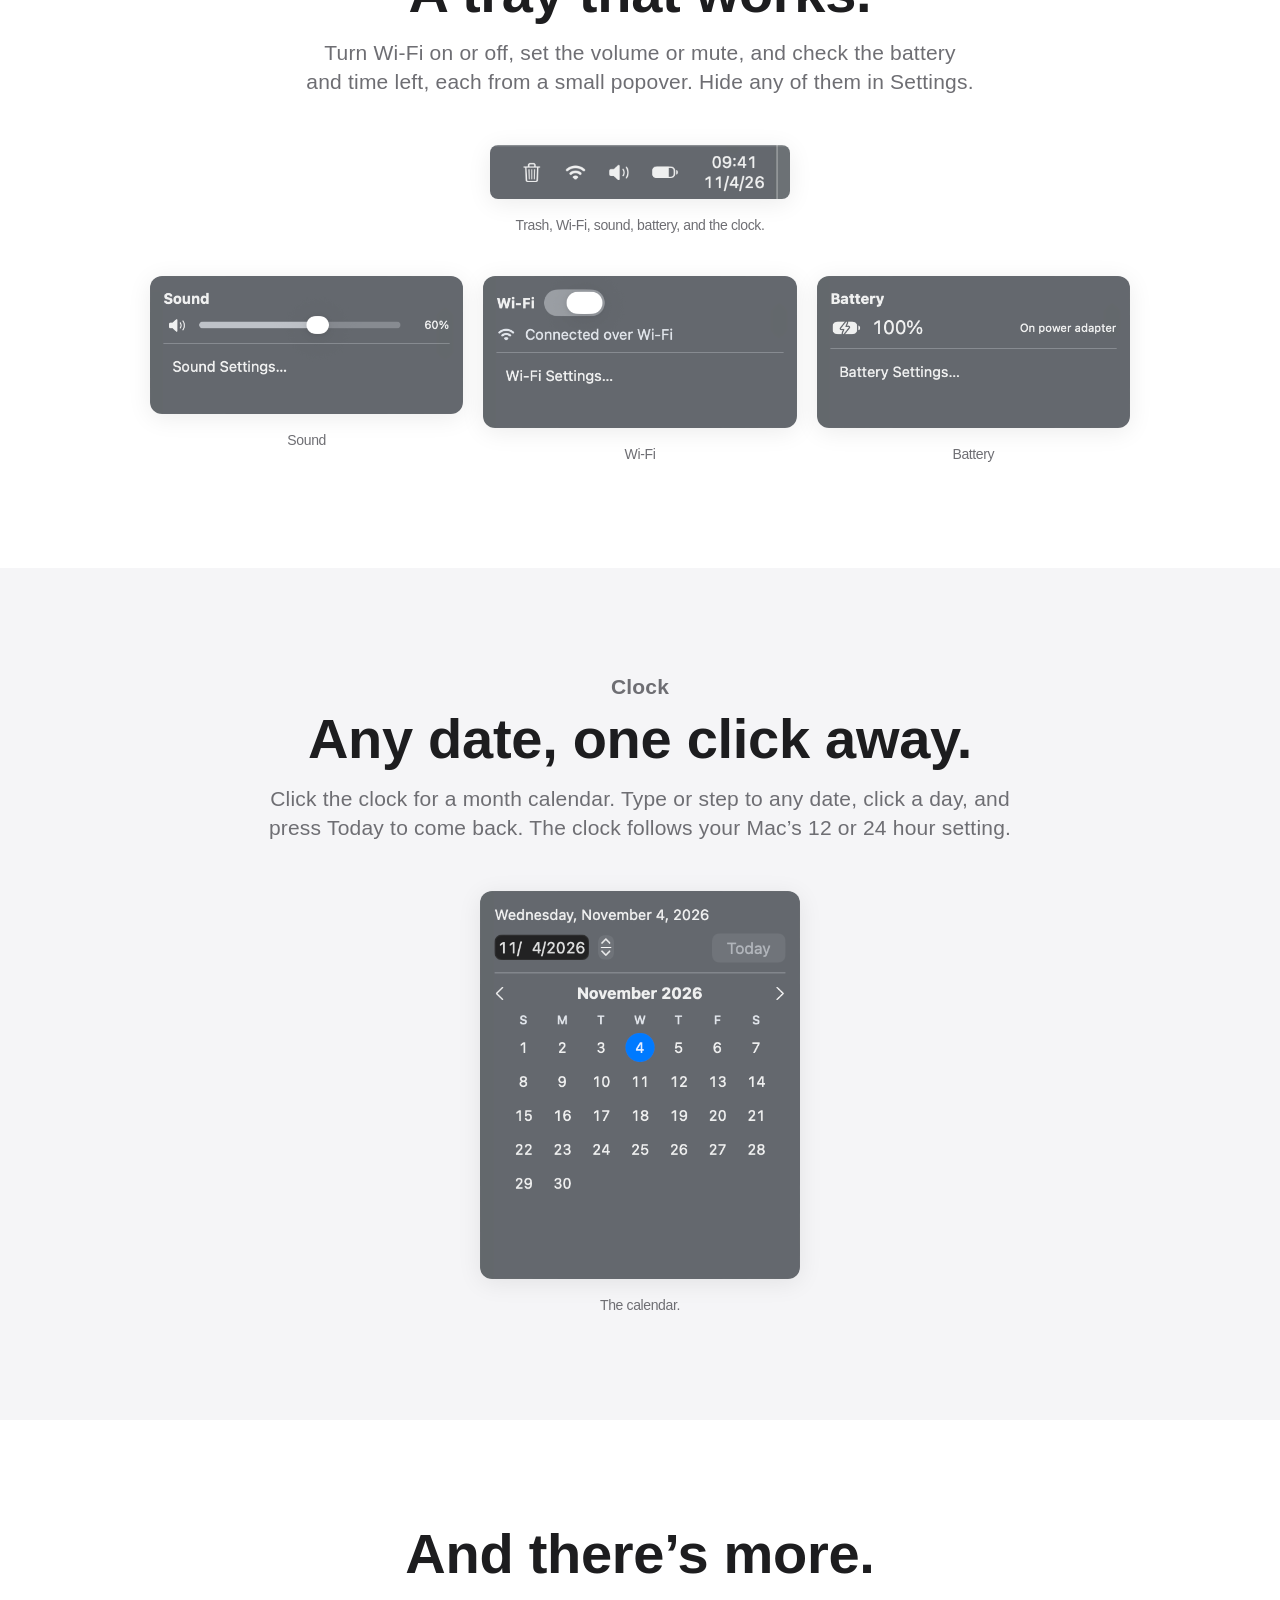
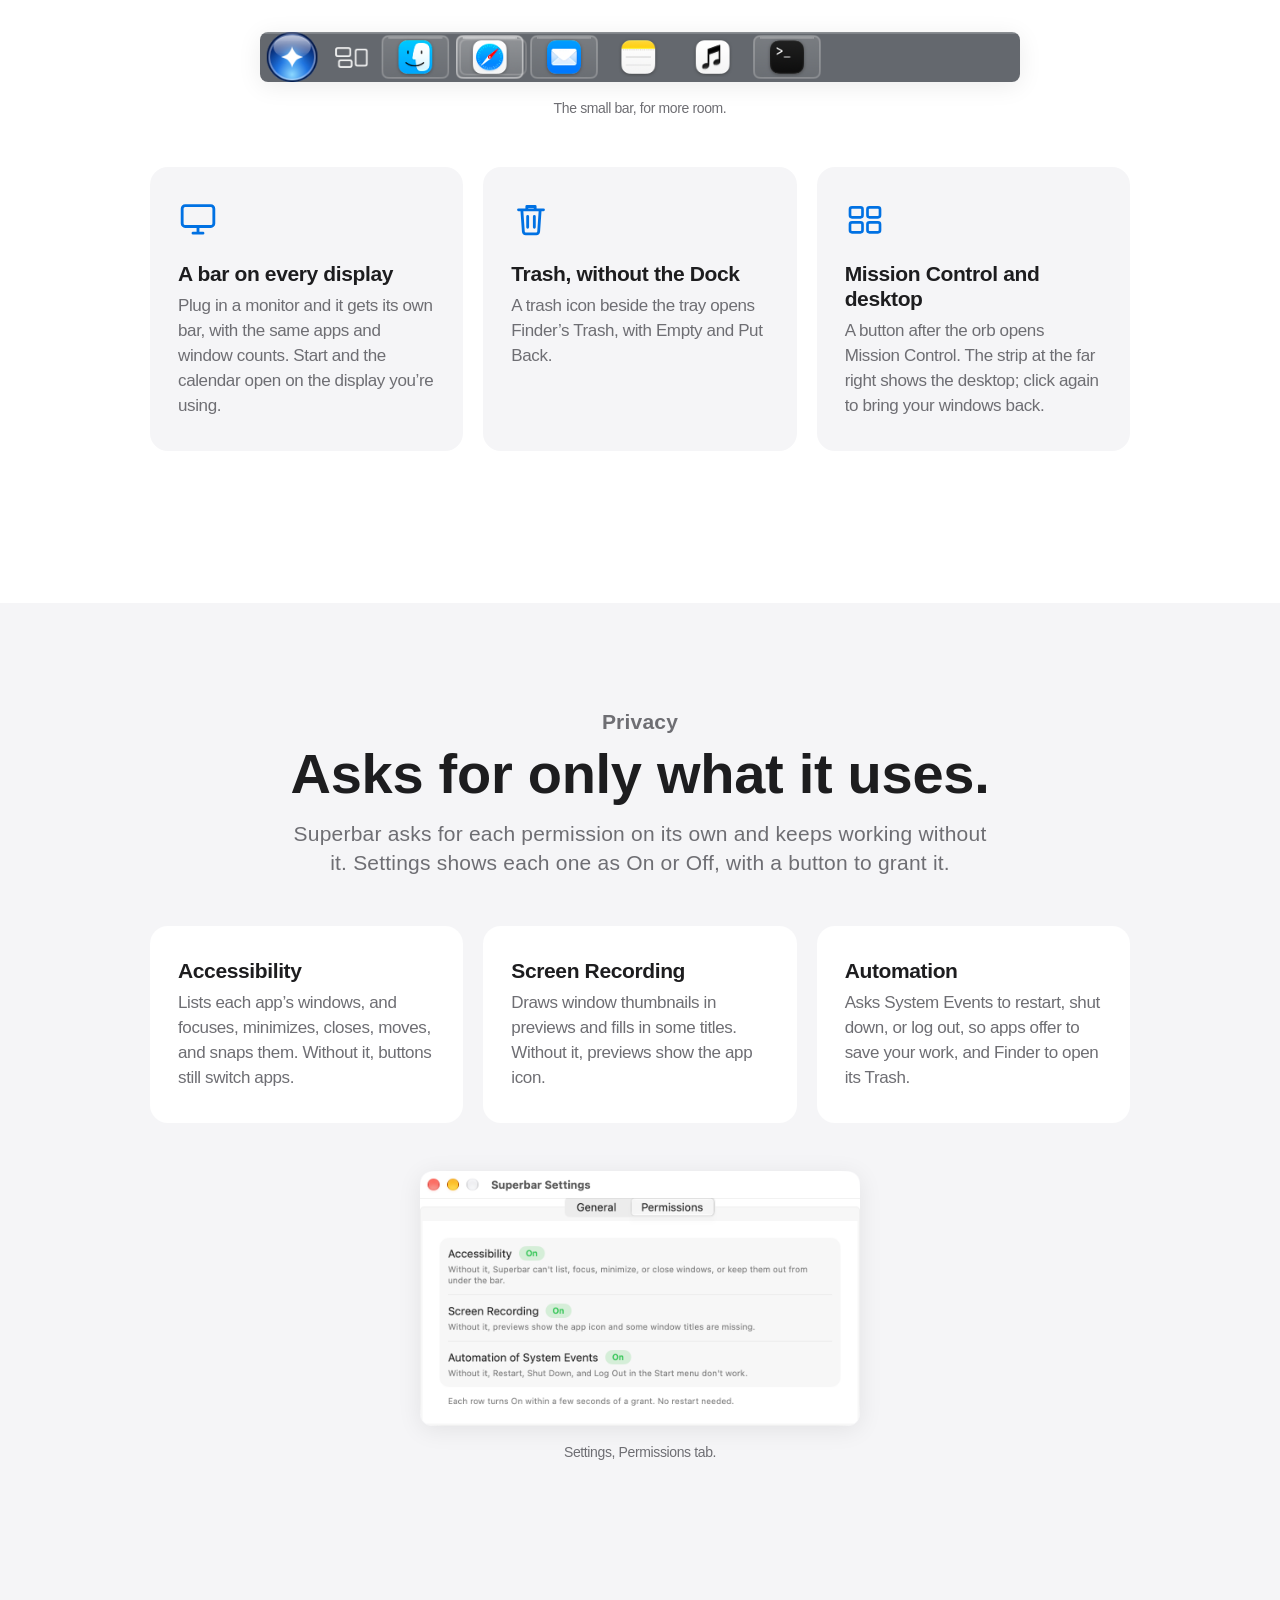
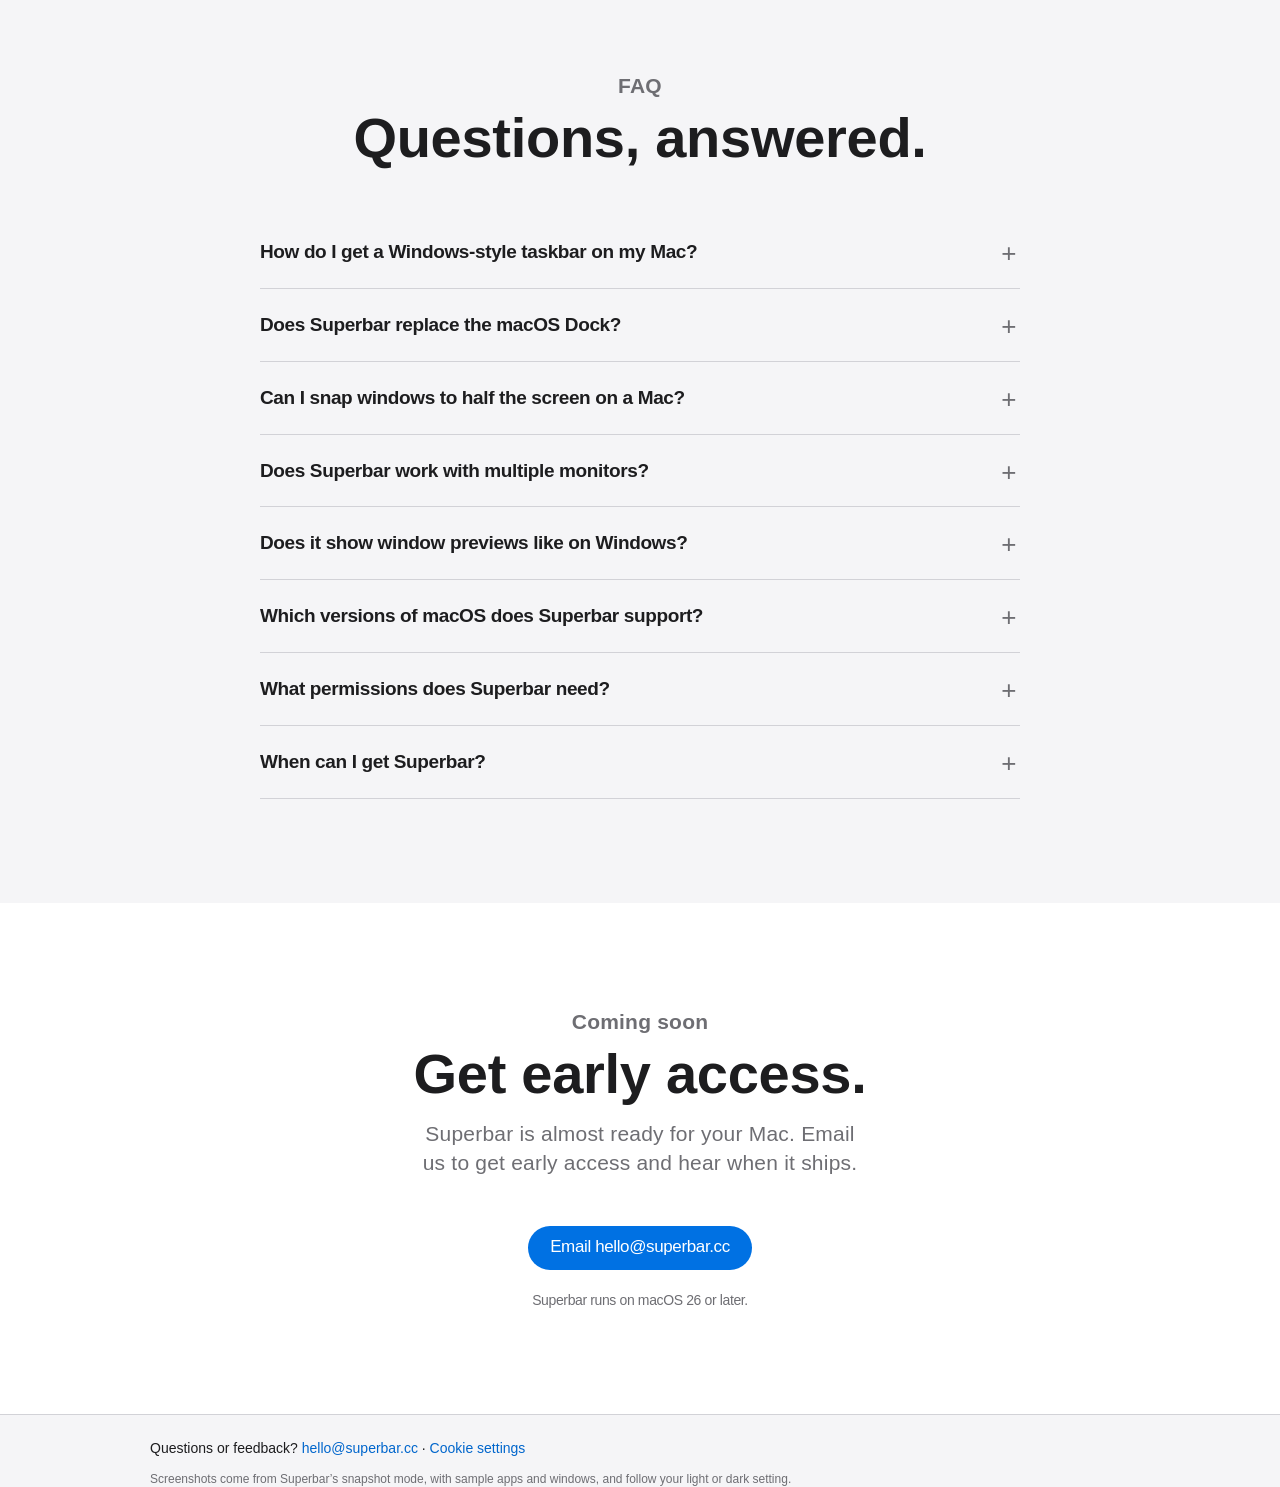
==== commit 3af1044d: "Website: cookie consent banner; Microsoft Clarity loads only after Accept, Google tags start denied " ====
--- a/site/index.html
+++ b/site/index.html
@@ -1,12 +1,41 @@
 <!doctype html>
 <html lang="en">
 <head>
-  <script async src="https://www.googletagmanager.com/gtm.js?id=GTM-T5NTJXW6"></script>
   <script>
+    // Consent first. Google tags start denied, and Microsoft Clarity loads only after
+    // the visitor accepts in the cookie banner (assets/consent.js). The choice is kept
+    // in localStorage under "superbar-consent": "granted" or "denied".
     window.dataLayer = window.dataLayer || [];
     function gtag(){dataLayer.push(arguments);}
+    gtag('consent', 'default', {
+      ad_storage: 'denied', ad_user_data: 'denied', ad_personalization: 'denied',
+      analytics_storage: 'denied', wait_for_update: 500
+    });
+    window.superbarConsent = (function () {
+      try { return localStorage.getItem('superbar-consent'); } catch (e) { return null; }
+    })();
+    if (window.superbarConsent === 'granted') {
+      gtag('consent', 'update', {
+        ad_storage: 'granted', ad_user_data: 'granted', ad_personalization: 'granted',
+        analytics_storage: 'granted'
+      });
+    }
     gtag('js', new Date());
+
+    // Microsoft Clarity, only with consent.
+    window.loadClarity = function () {
+      if (window.clarityLoaded) return;
+      window.clarityLoaded = true;
+      (function(c,l,a,r,i,t,y){
+          c[a]=c[a]||function(){(c[a].q=c[a].q||[]).push(arguments)};
+          t=l.createElement(r);t.async=1;t.src="https://www.clarity.ms/tag/"+i;
+          y=l.getElementsByTagName(r)[0];y.parentNode.insertBefore(t,y);
+      })(window, document, "clarity", "script", "z9kiufjqvu");
+      window.clarity('consentv2', { ad_Storage: 'granted', analytics_Storage: 'granted' });
+    };
+    if (window.superbarConsent === 'granted') window.loadClarity();
   </script>
+  <script async src="https://www.googletagmanager.com/gtm.js?id=GTM-T5NTJXW6"></script>
   <meta charset="utf-8">
   <meta name="viewport" content="width=device-width, initial-scale=1">
   <title>Superbar: Windows-Style Taskbar for Mac | Dock Alternative</title>
@@ -480,7 +509,7 @@
 
   <footer class="footer">
     <div class="wrap">
-      <p class="contact">Questions or feedback? <a href="mailto:hello@superbar.cc">hello@superbar.cc</a></p>
+      <p class="contact">Questions or feedback? <a href="mailto:hello@superbar.cc">hello@superbar.cc</a> · <button type="button" class="link-button" id="consent-settings">Cookie settings</button></p>
       <p>Screenshots come from Superbar’s snapshot mode, with sample apps and windows, and follow your light or dark setting.</p>
       <p>Superbar is an independent project, not affiliated with Apple or Microsoft. Mac and macOS are trademarks of Apple Inc.</p>
     </div>
@@ -495,6 +524,16 @@
     <symbol id="i-display" viewBox="0 0 24 24" fill="none" stroke="currentColor" stroke-width="1.7" stroke-linecap="round" stroke-linejoin="round"><rect x="2.5" y="4" width="19" height="12.5" rx="1.8"/><path d="M9 20.5h6M12 16.5v4"/></symbol>
   </svg>
 
+  <div class="consent" id="consent" role="dialog" aria-modal="false" aria-labelledby="consent-title" aria-describedby="consent-text" hidden>
+    <p class="consent-title" id="consent-title">Cookies on superbar.cc</p>
+    <p class="consent-text" id="consent-text">With your OK, we use cookies and similar tools, including Google Tag Manager and Microsoft Clarity, to see how the site is used and make it better. Clarity records clicks, scrolling, and page sessions. Until you accept, Clarity doesn’t load and Google’s tags don’t set cookies. Change your choice any time under Cookie settings at the bottom of the page.</p>
+    <div class="consent-actions">
+      <button type="button" class="consent-btn ghost" id="consent-decline">Decline</button>
+      <button type="button" class="consent-btn" id="consent-accept">Accept</button>
+    </div>
+  </div>
+
+  <script src="assets/consent.js" defer></script>
   <script src="assets/app.js" defer></script>
 </body>
 </html>
--- a/site/assets/style.css
+++ b/site/assets/style.css
@@ -161,6 +161,19 @@
 .faq-item[open] summary::after { content: "−"; }
 .faq-item p { margin: 0 0 22px; color: var(--muted); font-size: 17px; }
 
+/* Cookie consent */
+.consent { position: fixed; z-index: 100; left: 50%; bottom: 20px; transform: translateX(-50%); width: min(560px, calc(100% - 32px)); background: var(--card); color: var(--text); border: 1px solid var(--line); border-radius: var(--radius); box-shadow: 0 12px 40px rgba(0, 0, 0, .18); padding: 20px 22px; text-align: left; }
+.consent-title { margin: 0 0 6px; font-size: 17px; font-weight: 600; }
+.consent-text { margin: 0 0 16px; font-size: 14px; line-height: 1.43; color: var(--muted); letter-spacing: -.01em; }
+.consent-actions { display: flex; gap: 10px; justify-content: flex-end; }
+.consent-btn { border: 0; border-radius: 980px; padding: 8px 20px; font-size: 14px; cursor: pointer; background: var(--btn); color: #fff; }
+.consent-btn:hover { background: var(--btn-hover); }
+.consent-btn.ghost { background: var(--bg-alt); color: var(--text); }
+.consent-btn.ghost:hover { background: var(--line); }
+.link-button { border: 0; background: none; padding: 0; color: var(--link); font: inherit; cursor: pointer; }
+.link-button:hover { text-decoration: underline; }
+@media (max-width: 480px) { .consent-actions .consent-btn { flex: 1; } }
+
 /* Footer */
 .footer { background: var(--bg-alt); border-top: 1px solid var(--line); padding: 24px 0 40px; }
 .footer .contact { font-size: 14px; color: var(--text); margin-bottom: 14px; }
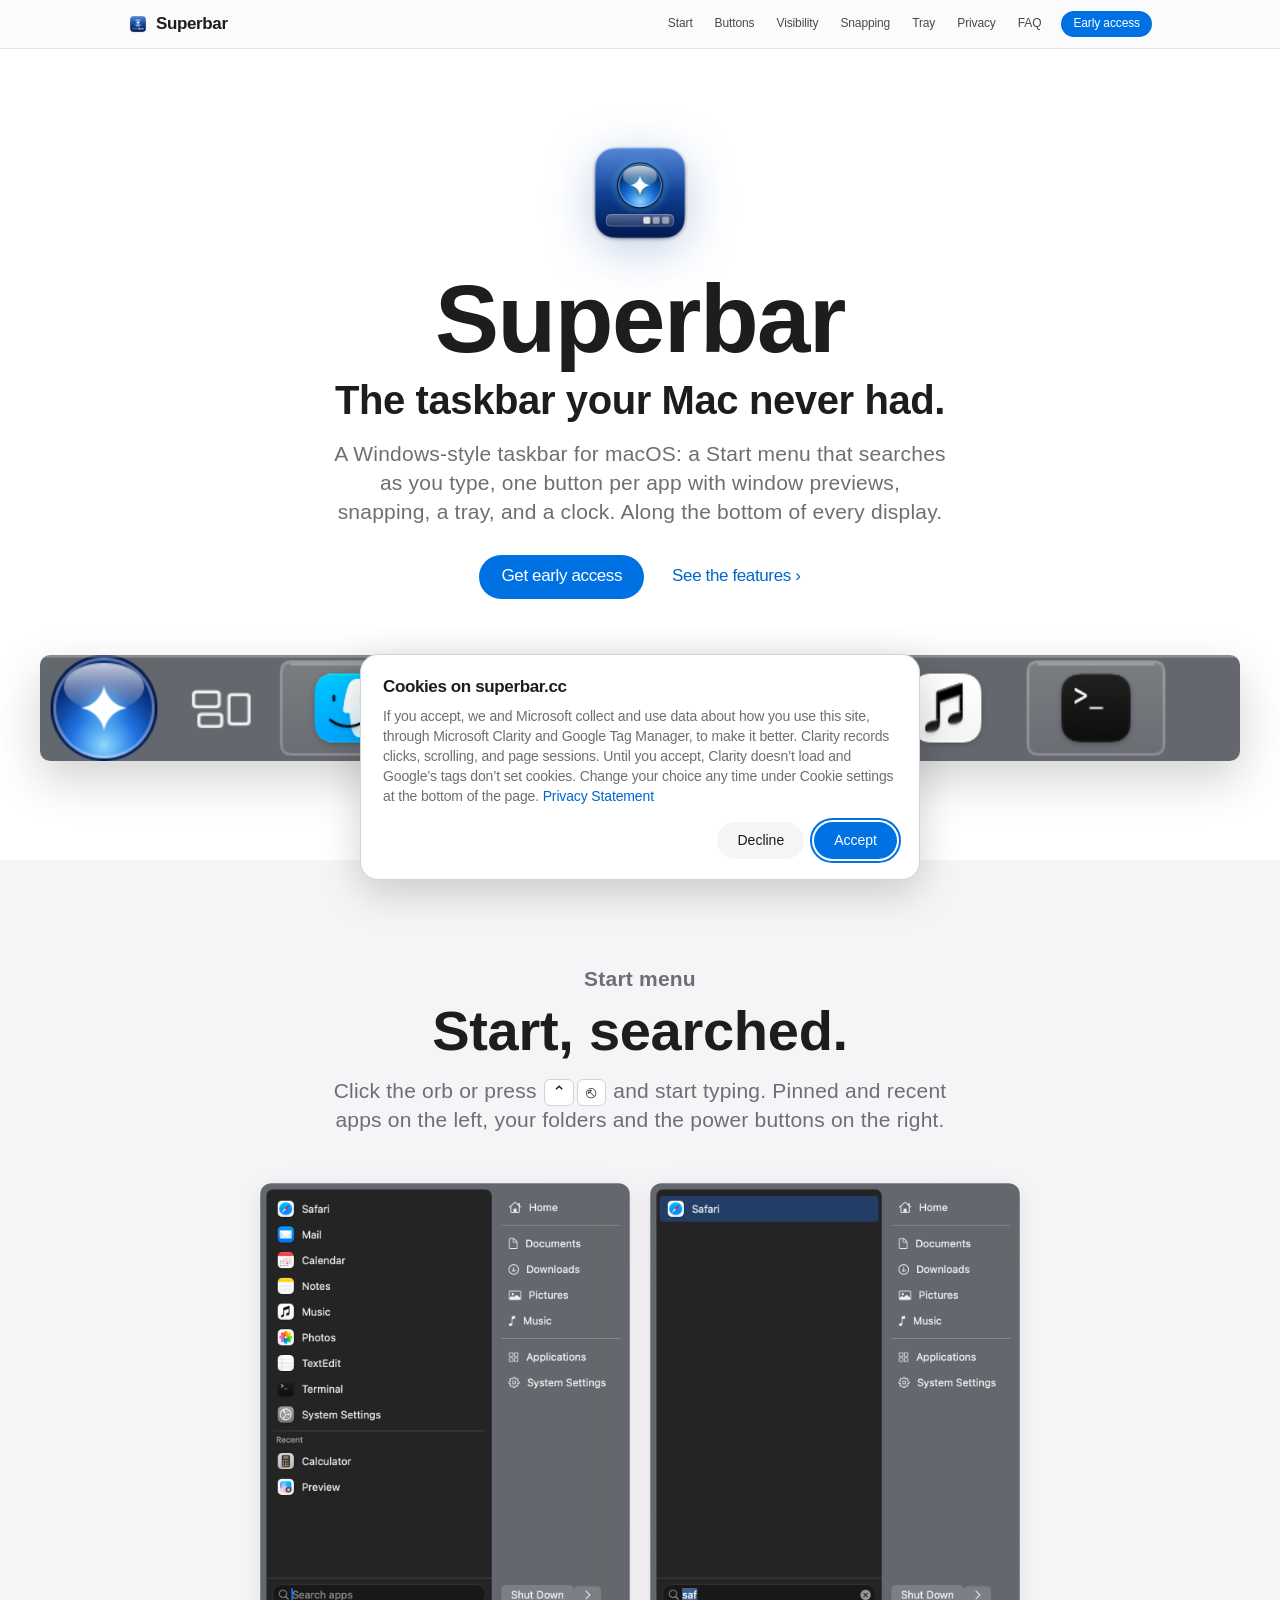
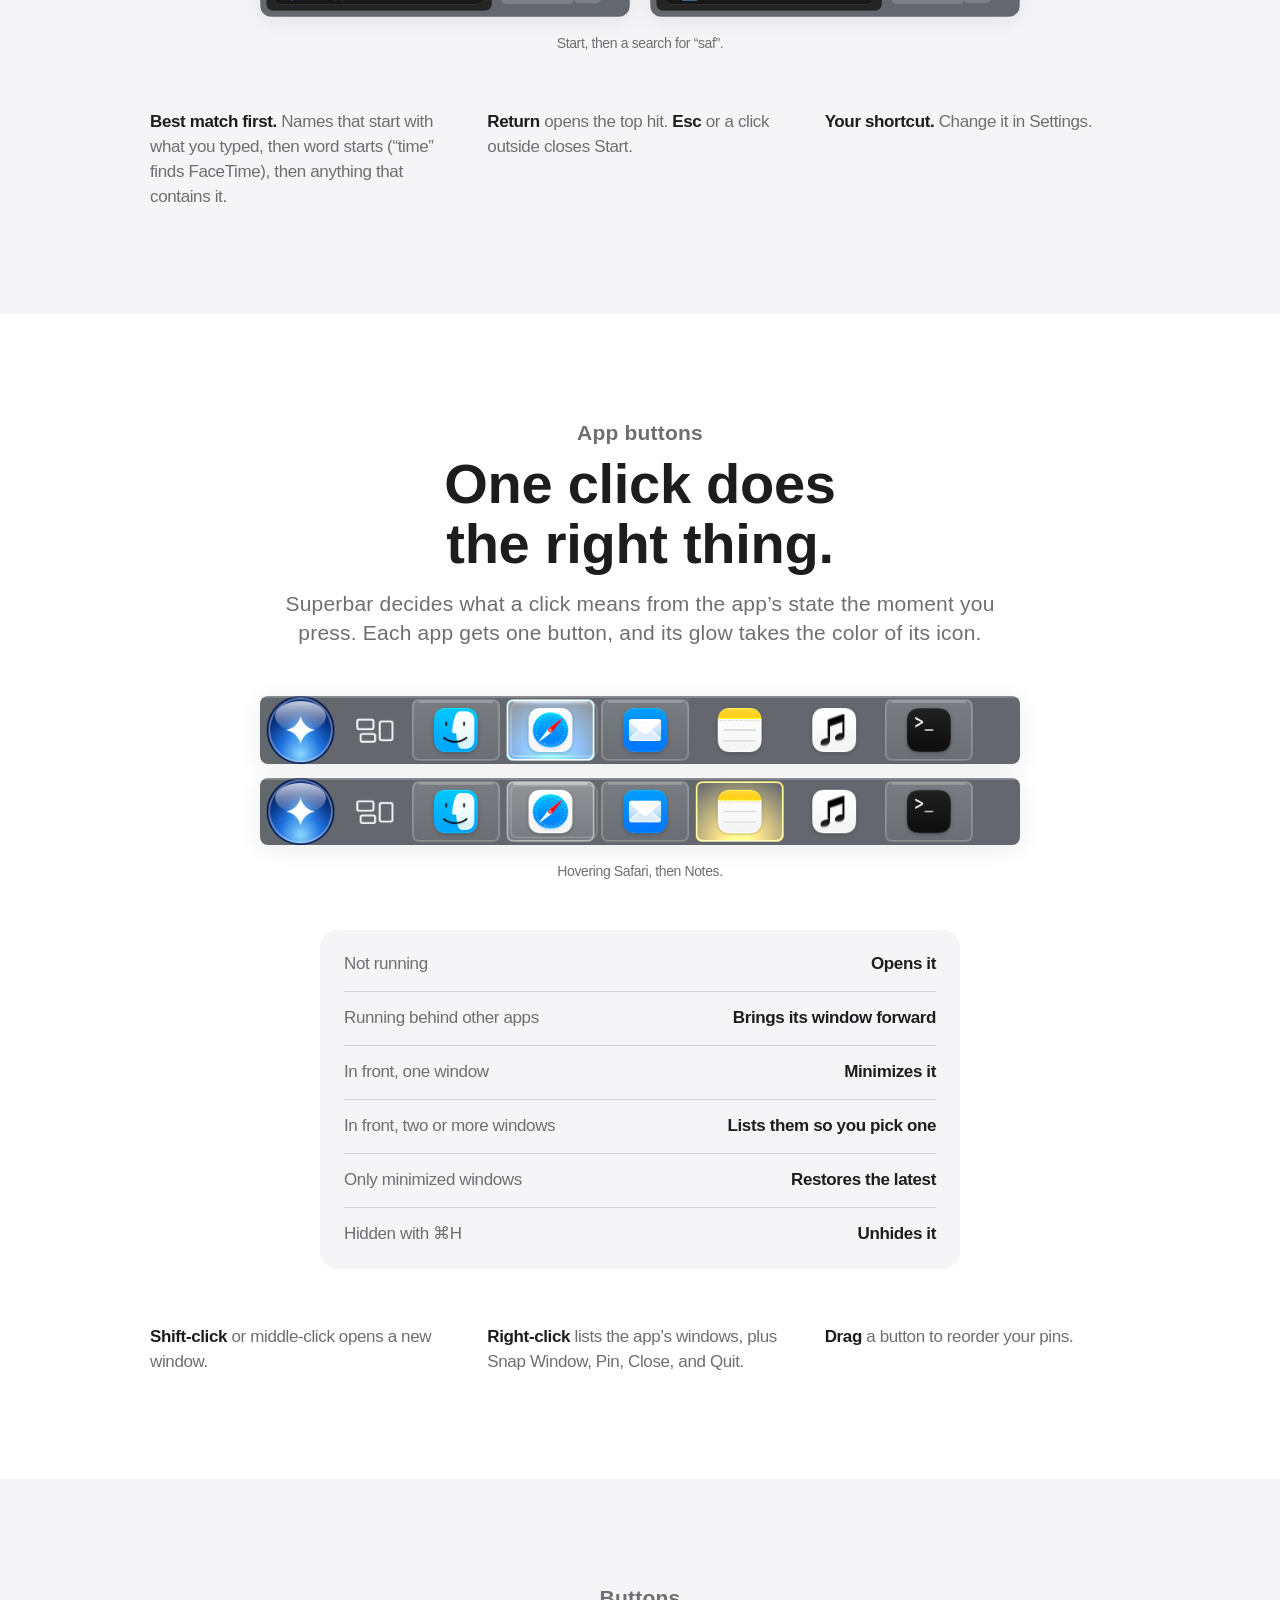
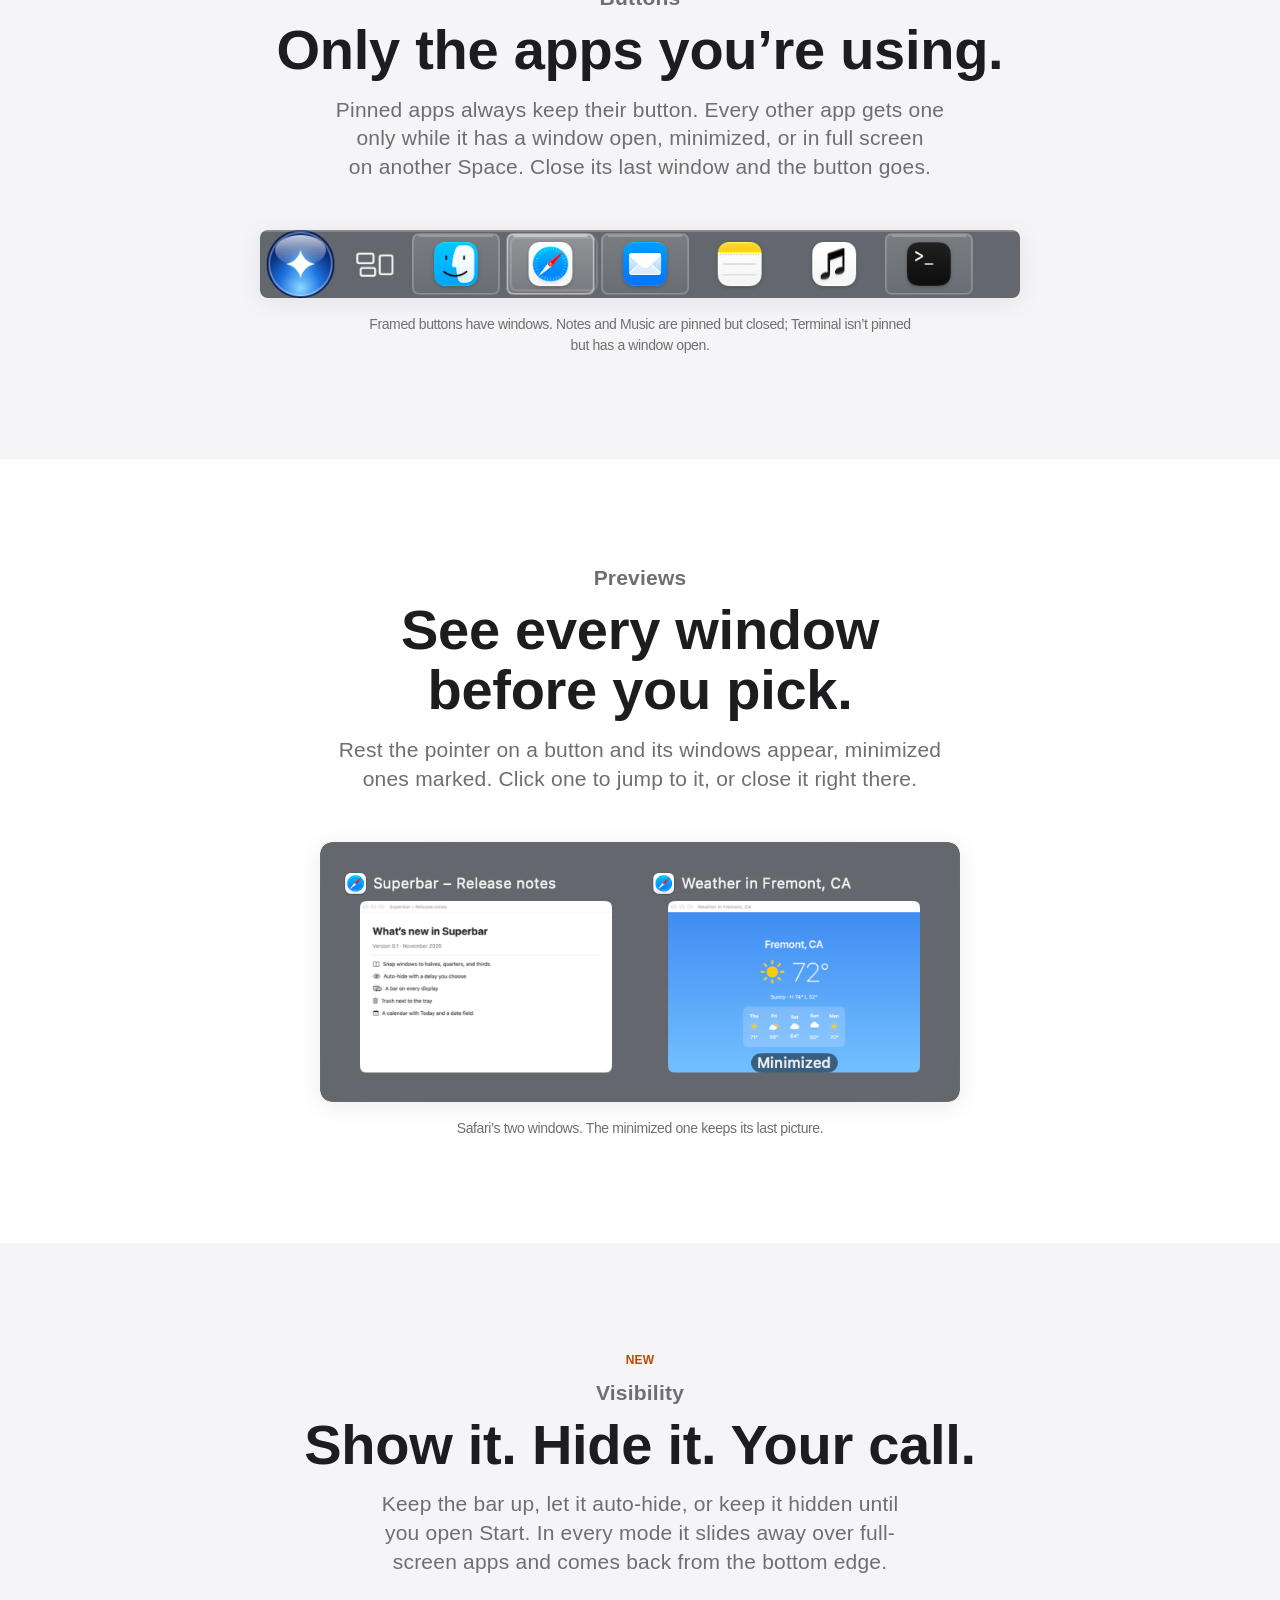
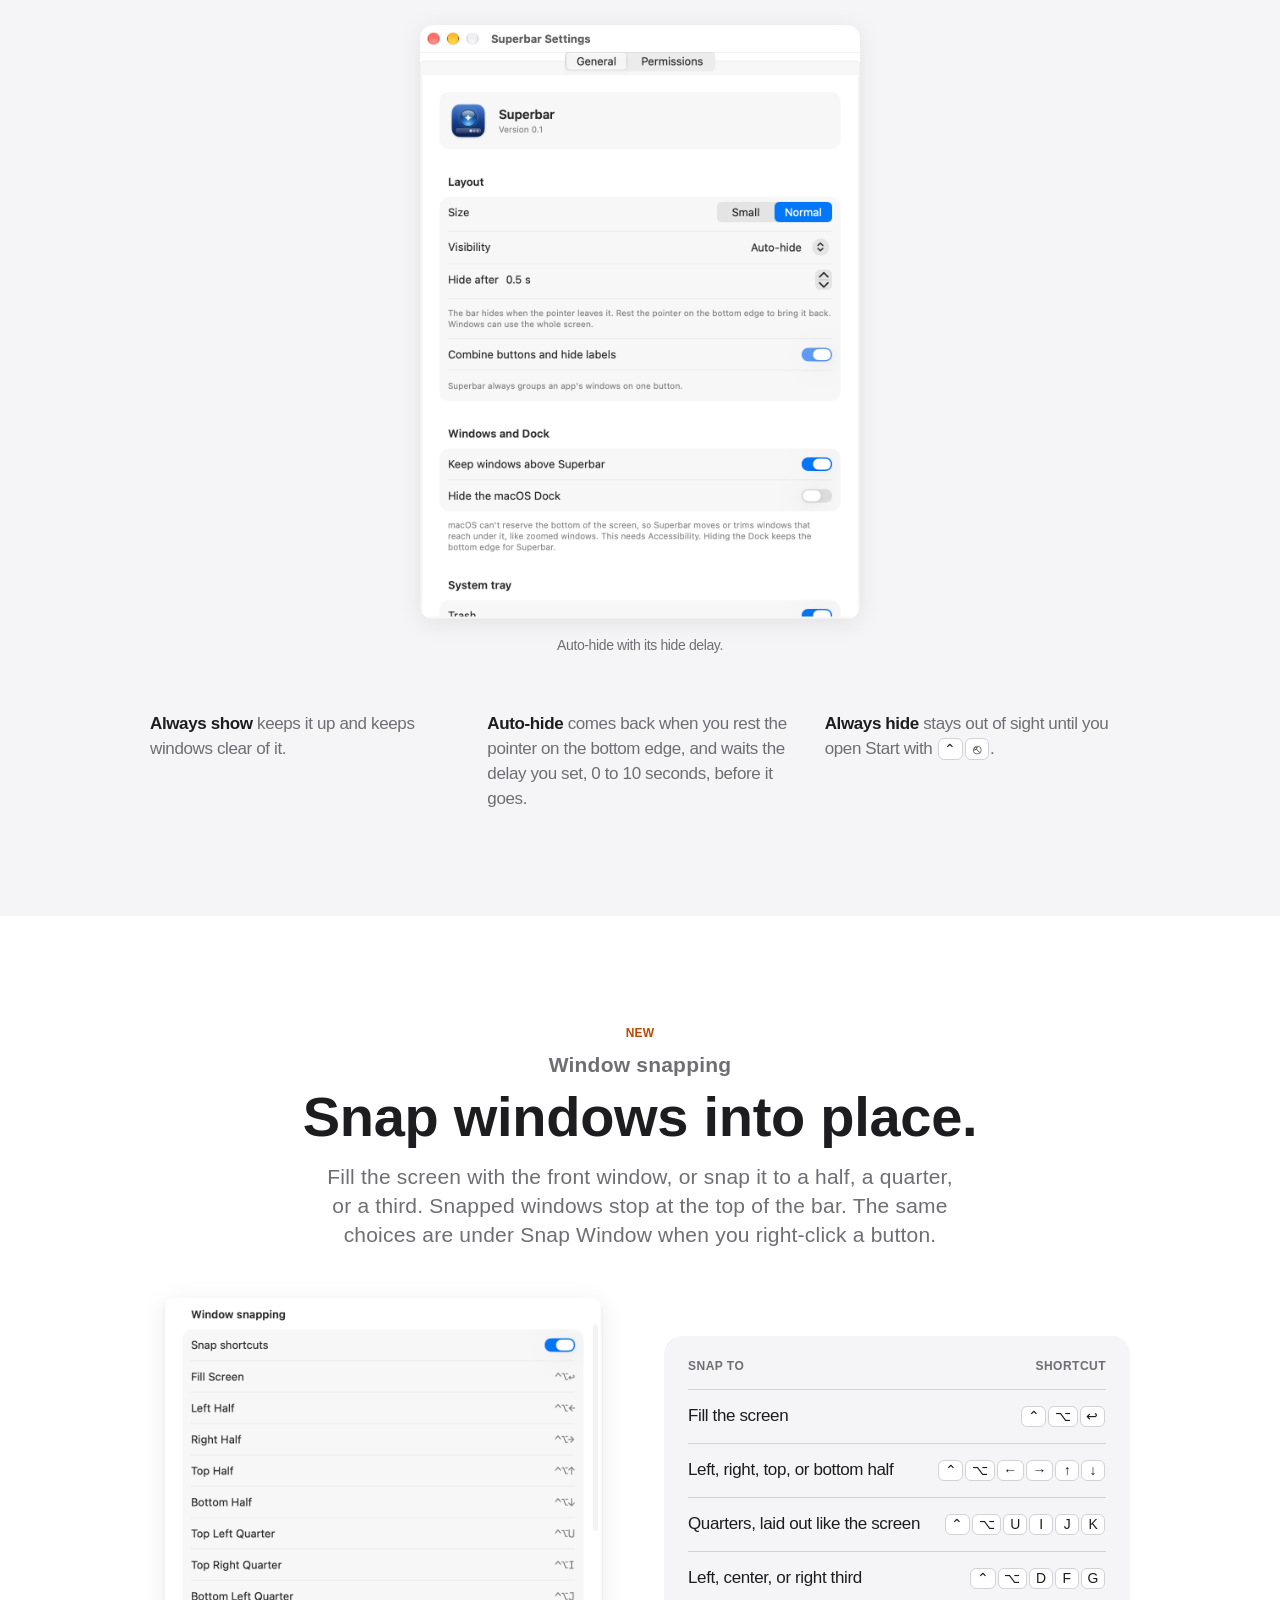
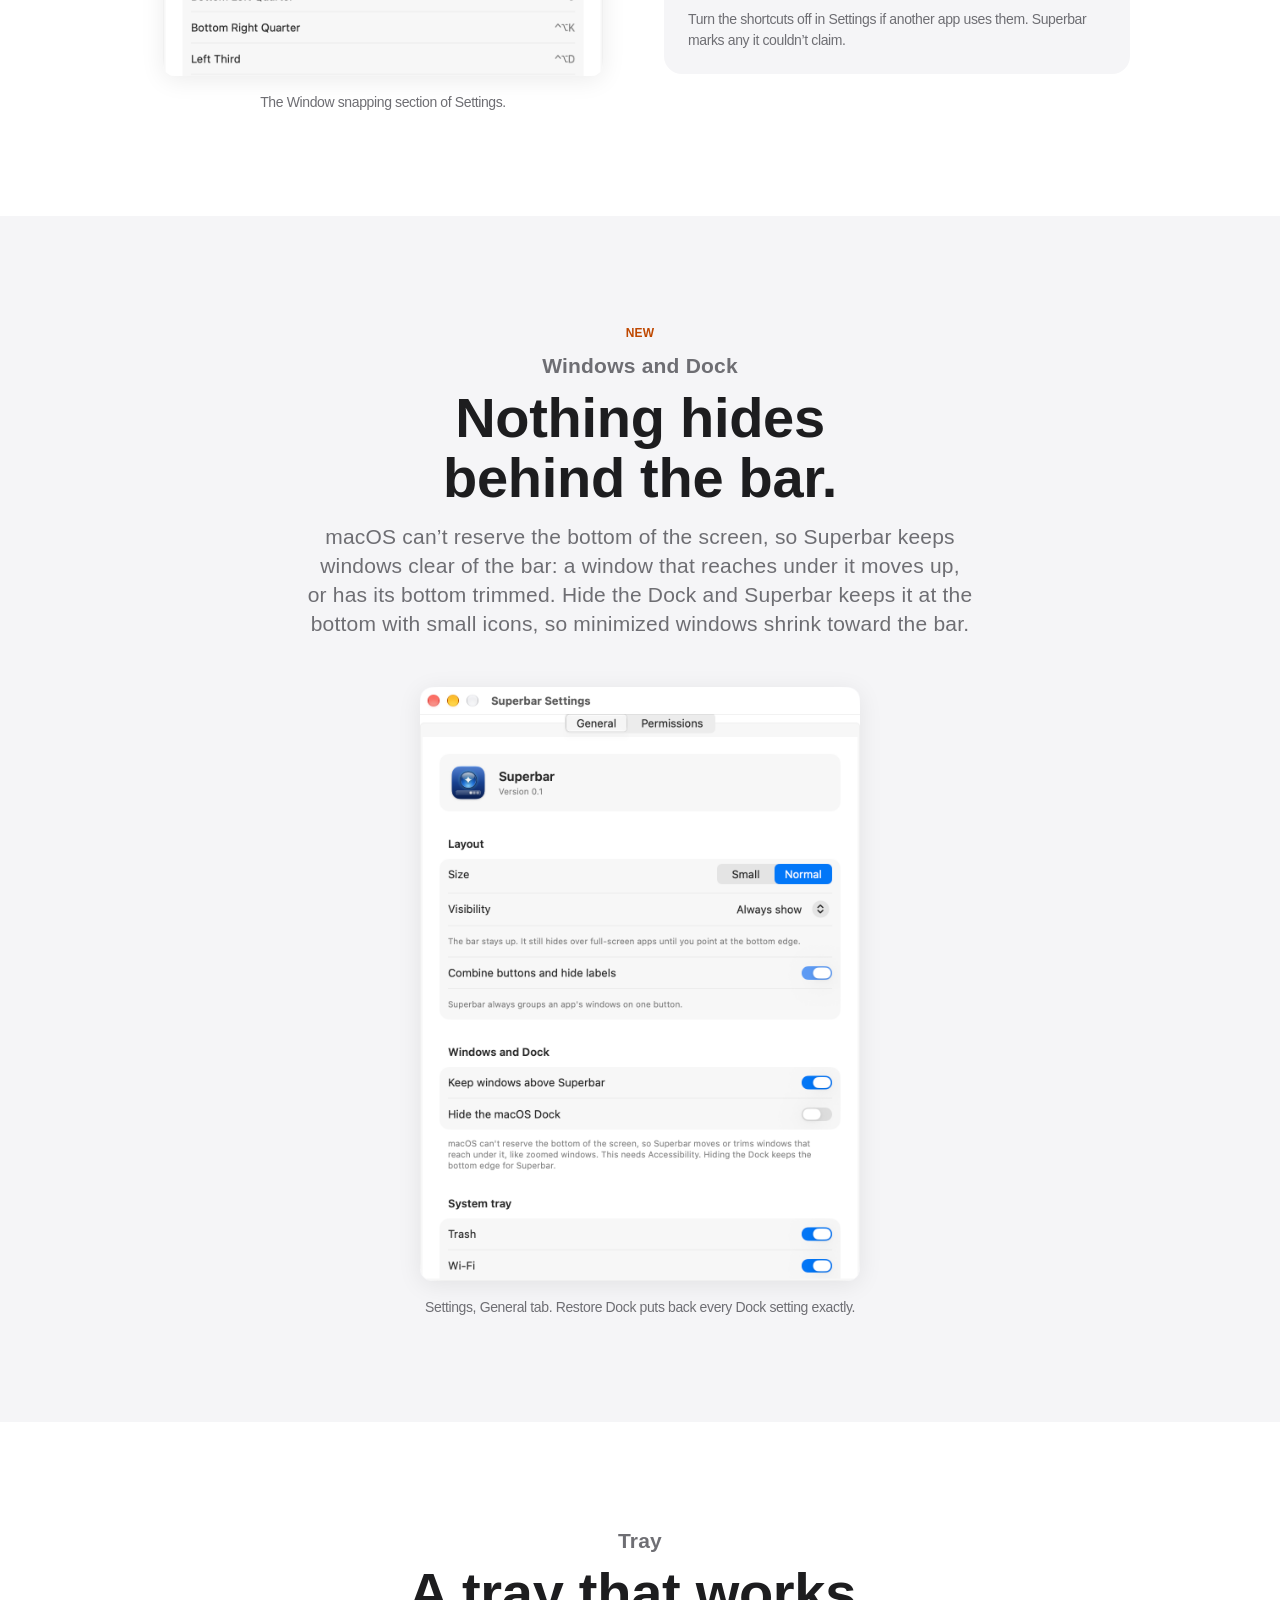
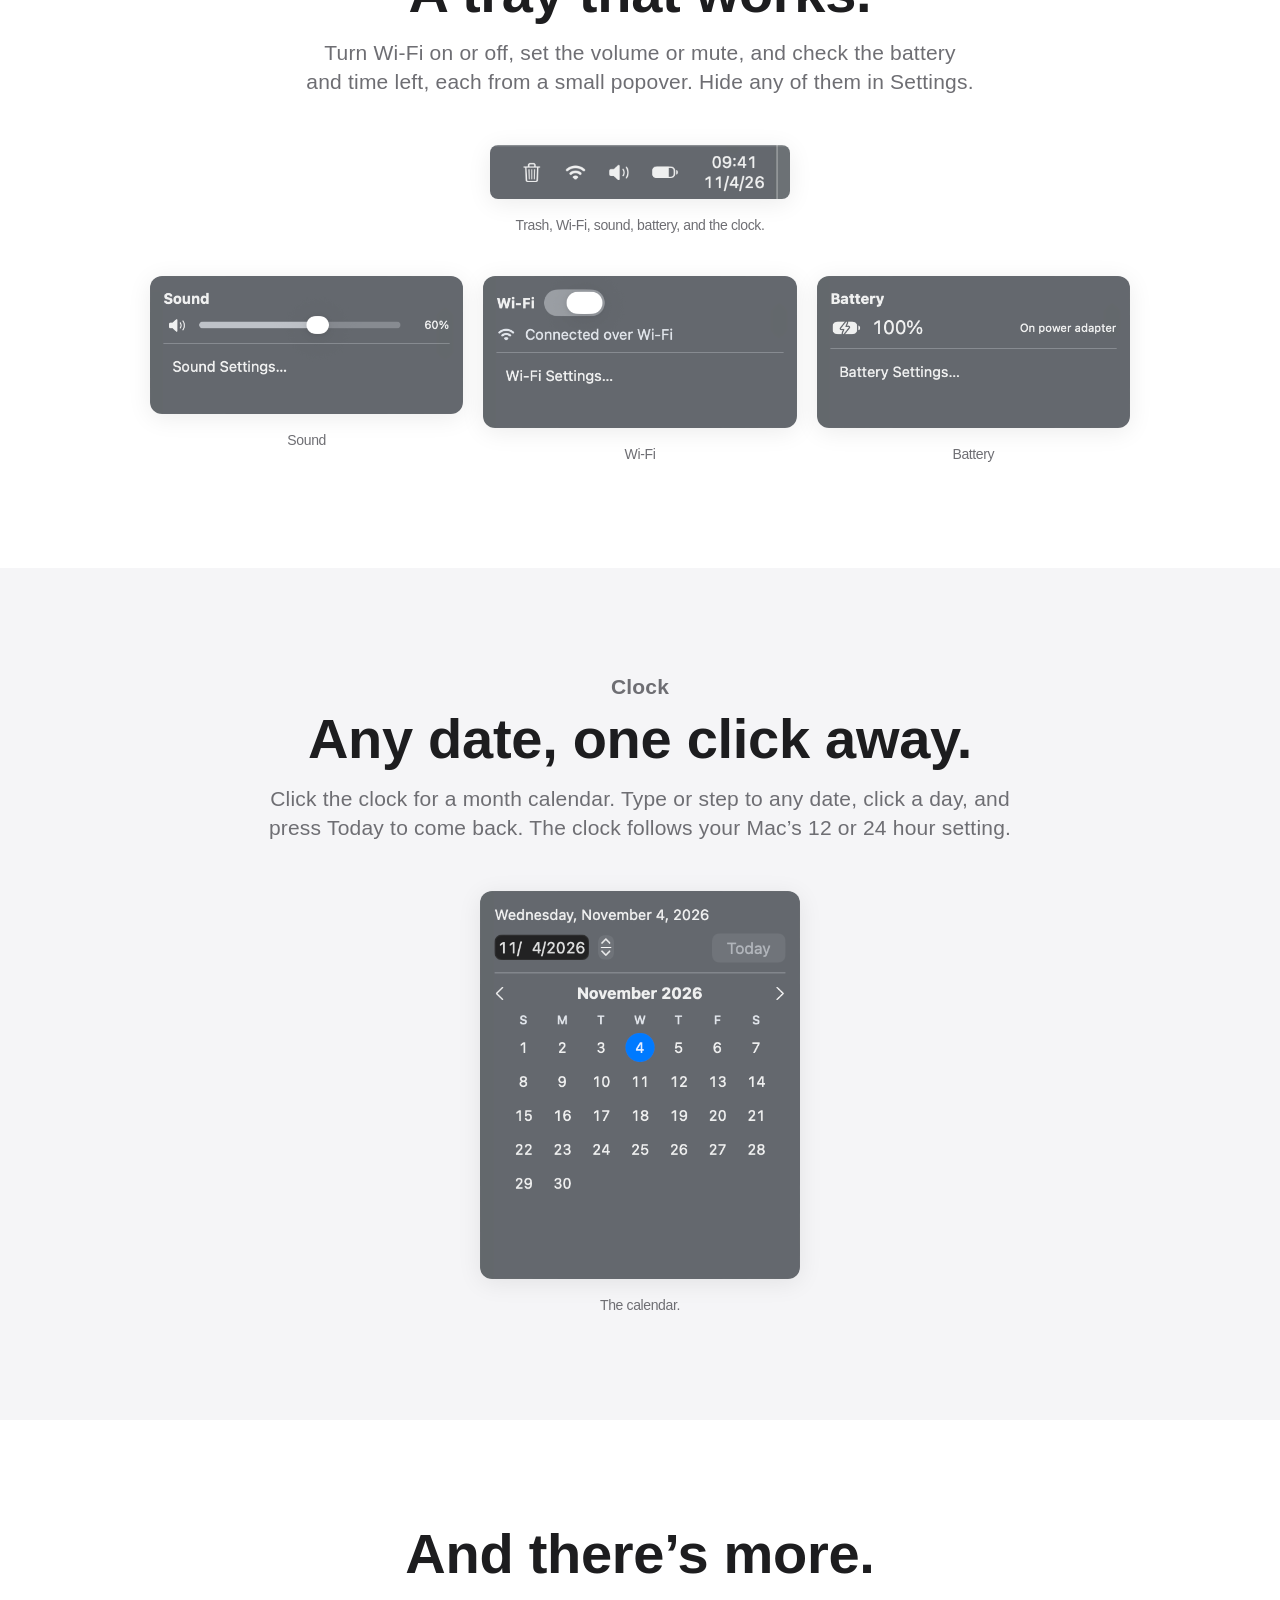
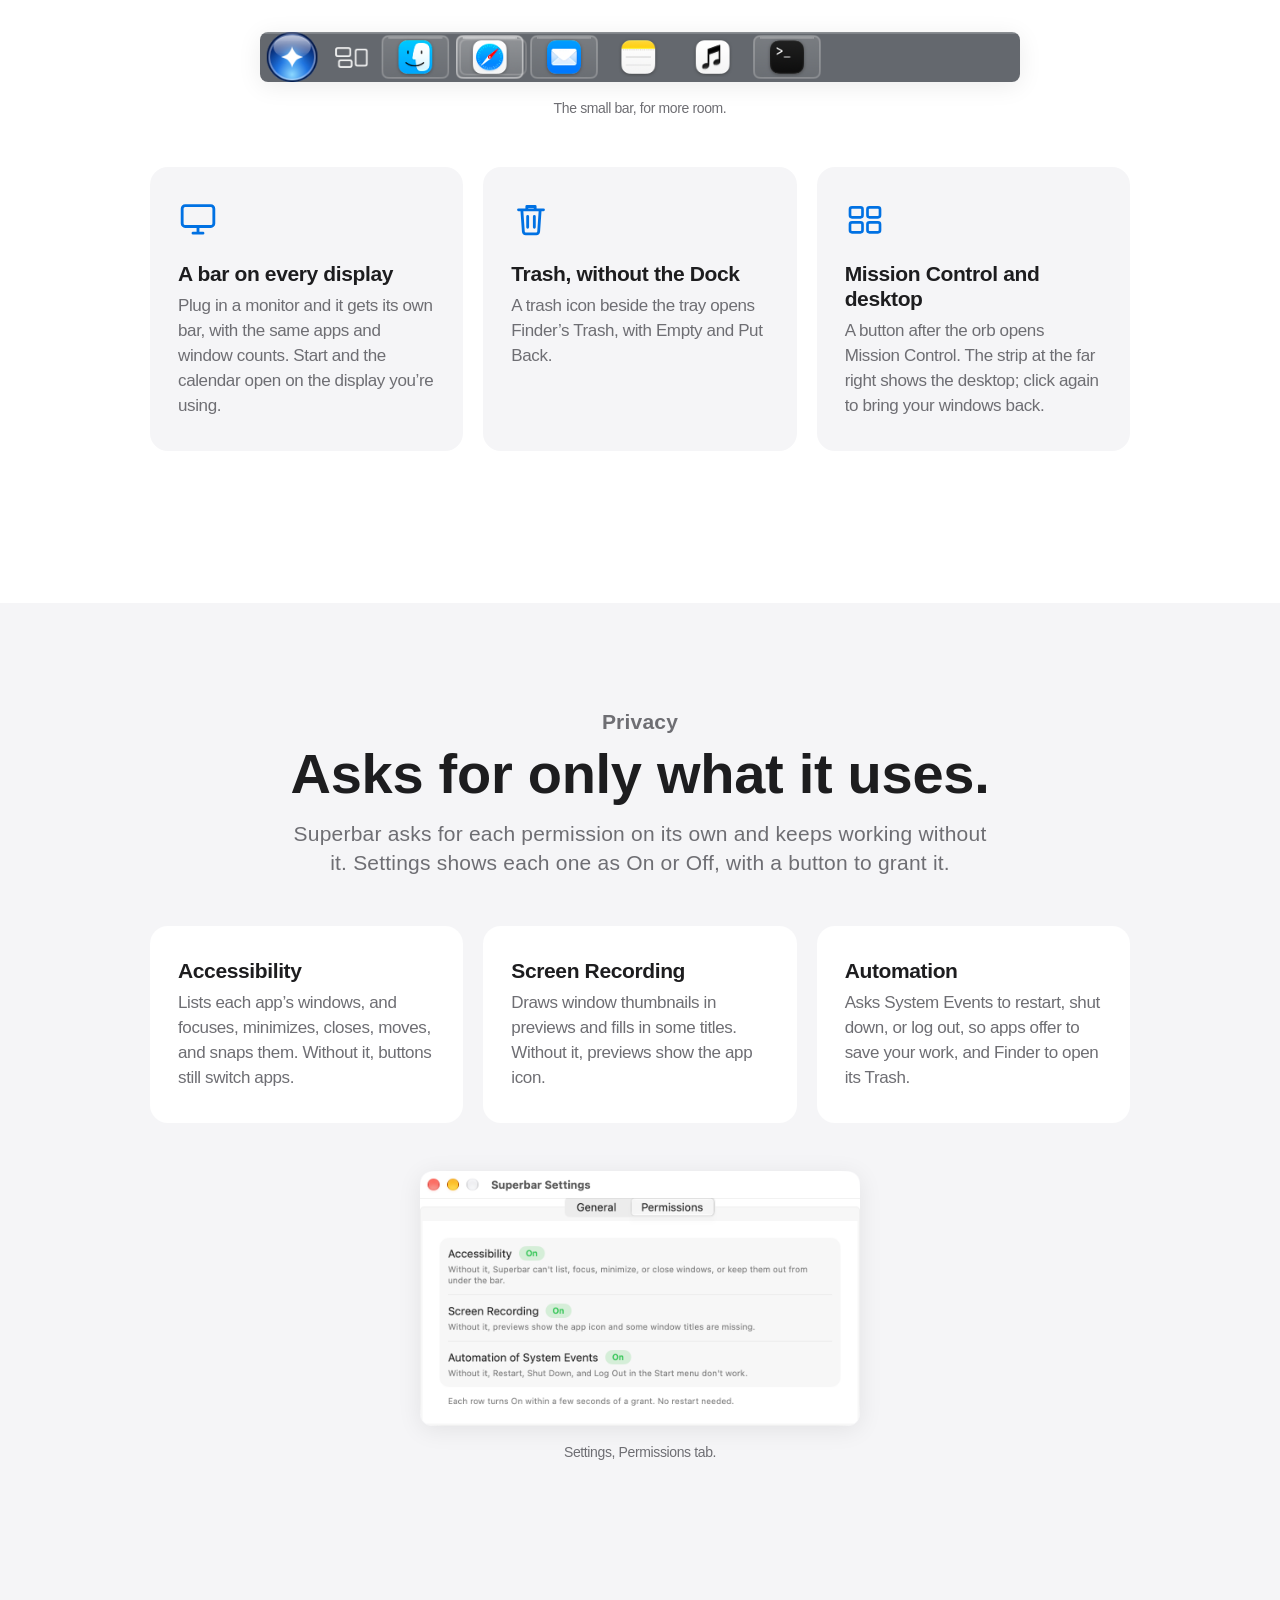
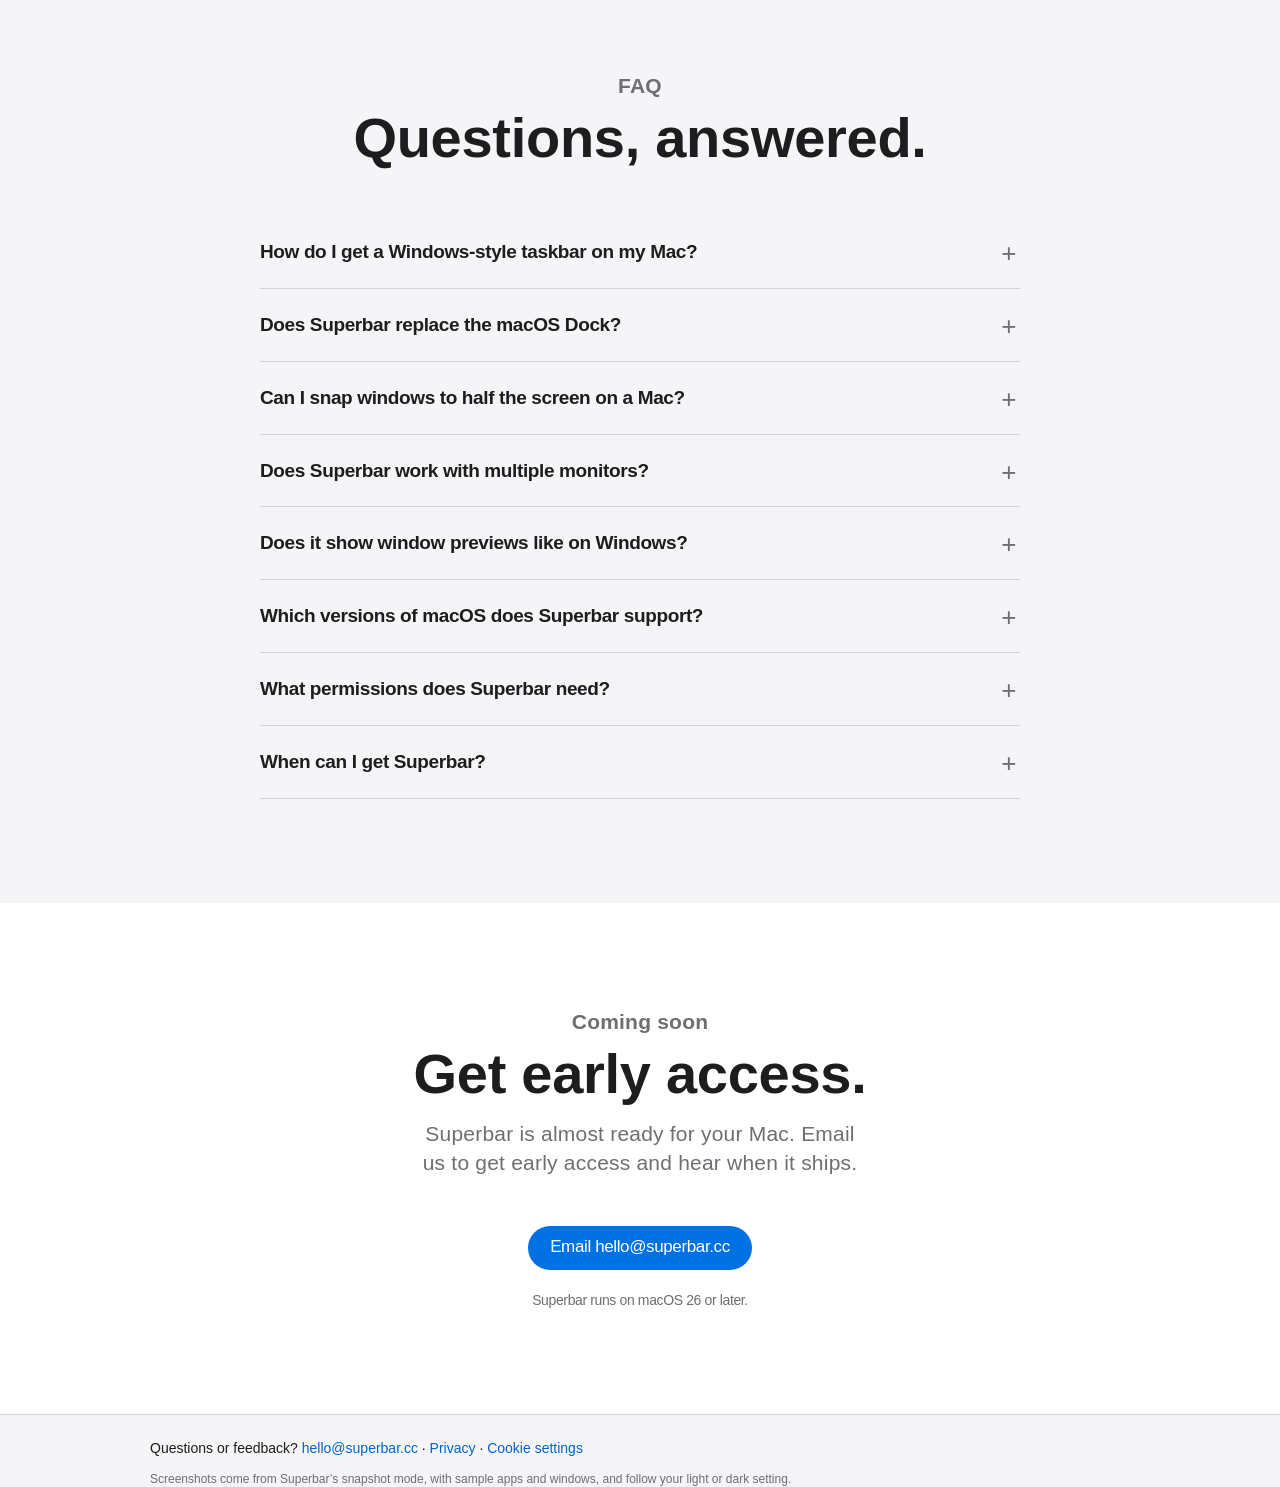
==== commit 23ff92e1: "Website: privacy statement covering Clarity and Google Tag Manager, linked from the banner and foote" ====
--- a/site/index.html
+++ b/site/index.html
@@ -509,7 +509,7 @@
 
   <footer class="footer">
     <div class="wrap">
-      <p class="contact">Questions or feedback? <a href="mailto:hello@superbar.cc">hello@superbar.cc</a> · <button type="button" class="link-button" id="consent-settings">Cookie settings</button></p>
+      <p class="contact">Questions or feedback? <a href="mailto:hello@superbar.cc">hello@superbar.cc</a> · <a href="privacy.html">Privacy</a> · <button type="button" class="link-button" id="consent-settings">Cookie settings</button></p>
       <p>Screenshots come from Superbar’s snapshot mode, with sample apps and windows, and follow your light or dark setting.</p>
       <p>Superbar is an independent project, not affiliated with Apple or Microsoft. Mac and macOS are trademarks of Apple Inc.</p>
     </div>
@@ -526,7 +526,7 @@
 
   <div class="consent" id="consent" role="dialog" aria-modal="false" aria-labelledby="consent-title" aria-describedby="consent-text" hidden>
     <p class="consent-title" id="consent-title">Cookies on superbar.cc</p>
-    <p class="consent-text" id="consent-text">With your OK, we use cookies and similar tools, including Google Tag Manager and Microsoft Clarity, to see how the site is used and make it better. Clarity records clicks, scrolling, and page sessions. Until you accept, Clarity doesn’t load and Google’s tags don’t set cookies. Change your choice any time under Cookie settings at the bottom of the page.</p>
+    <p class="consent-text" id="consent-text">If you accept, we and Microsoft collect and use data about how you use this site, through Microsoft Clarity and Google Tag Manager, to make it better. Clarity records clicks, scrolling, and page sessions. Until you accept, Clarity doesn’t load and Google’s tags don’t set cookies. Change your choice any time under Cookie settings at the bottom of the page. <a href="privacy.html">Privacy Statement</a></p>
     <div class="consent-actions">
       <button type="button" class="consent-btn ghost" id="consent-decline">Decline</button>
       <button type="button" class="consent-btn" id="consent-accept">Accept</button>
--- a/site/assets/style.css
+++ b/site/assets/style.css
@@ -174,6 +174,20 @@
 .link-button:hover { text-decoration: underline; }
 @media (max-width: 480px) { .consent-actions .consent-btn { flex: 1; } }
 
+/* Privacy statement */
+.legal { padding: 72px 0 104px; }
+.legal .wrap { max-width: 720px; }
+.legal-head { margin-bottom: 40px; }
+.legal h1 { font-size: clamp(36px, 6vw, 56px); line-height: 1.07; font-weight: 700; margin: 0 0 8px; }
+.legal-date { color: var(--muted); margin: 0; }
+.legal h2 { font-size: 24px; line-height: 1.2; font-weight: 600; margin: 44px 0 12px; }
+.legal p { margin: 0 0 14px; }
+.legal-current { margin-left: 10px; color: var(--muted); font-size: 15px; }
+.legal-table { width: 100%; border-collapse: collapse; font-size: 15px; margin: 8px 0 14px; display: block; overflow-x: auto; }
+.legal-table th, .legal-table td { text-align: left; vertical-align: top; padding: 10px 12px 10px 0; border-bottom: 1px solid var(--line); }
+.legal-table th { font-size: 12px; text-transform: uppercase; letter-spacing: .04em; color: var(--muted); font-weight: 600; }
+.consent-text a { white-space: nowrap; }
+
 /* Footer */
 .footer { background: var(--bg-alt); border-top: 1px solid var(--line); padding: 24px 0 40px; }
 .footer .contact { font-size: 14px; color: var(--text); margin-bottom: 14px; }
